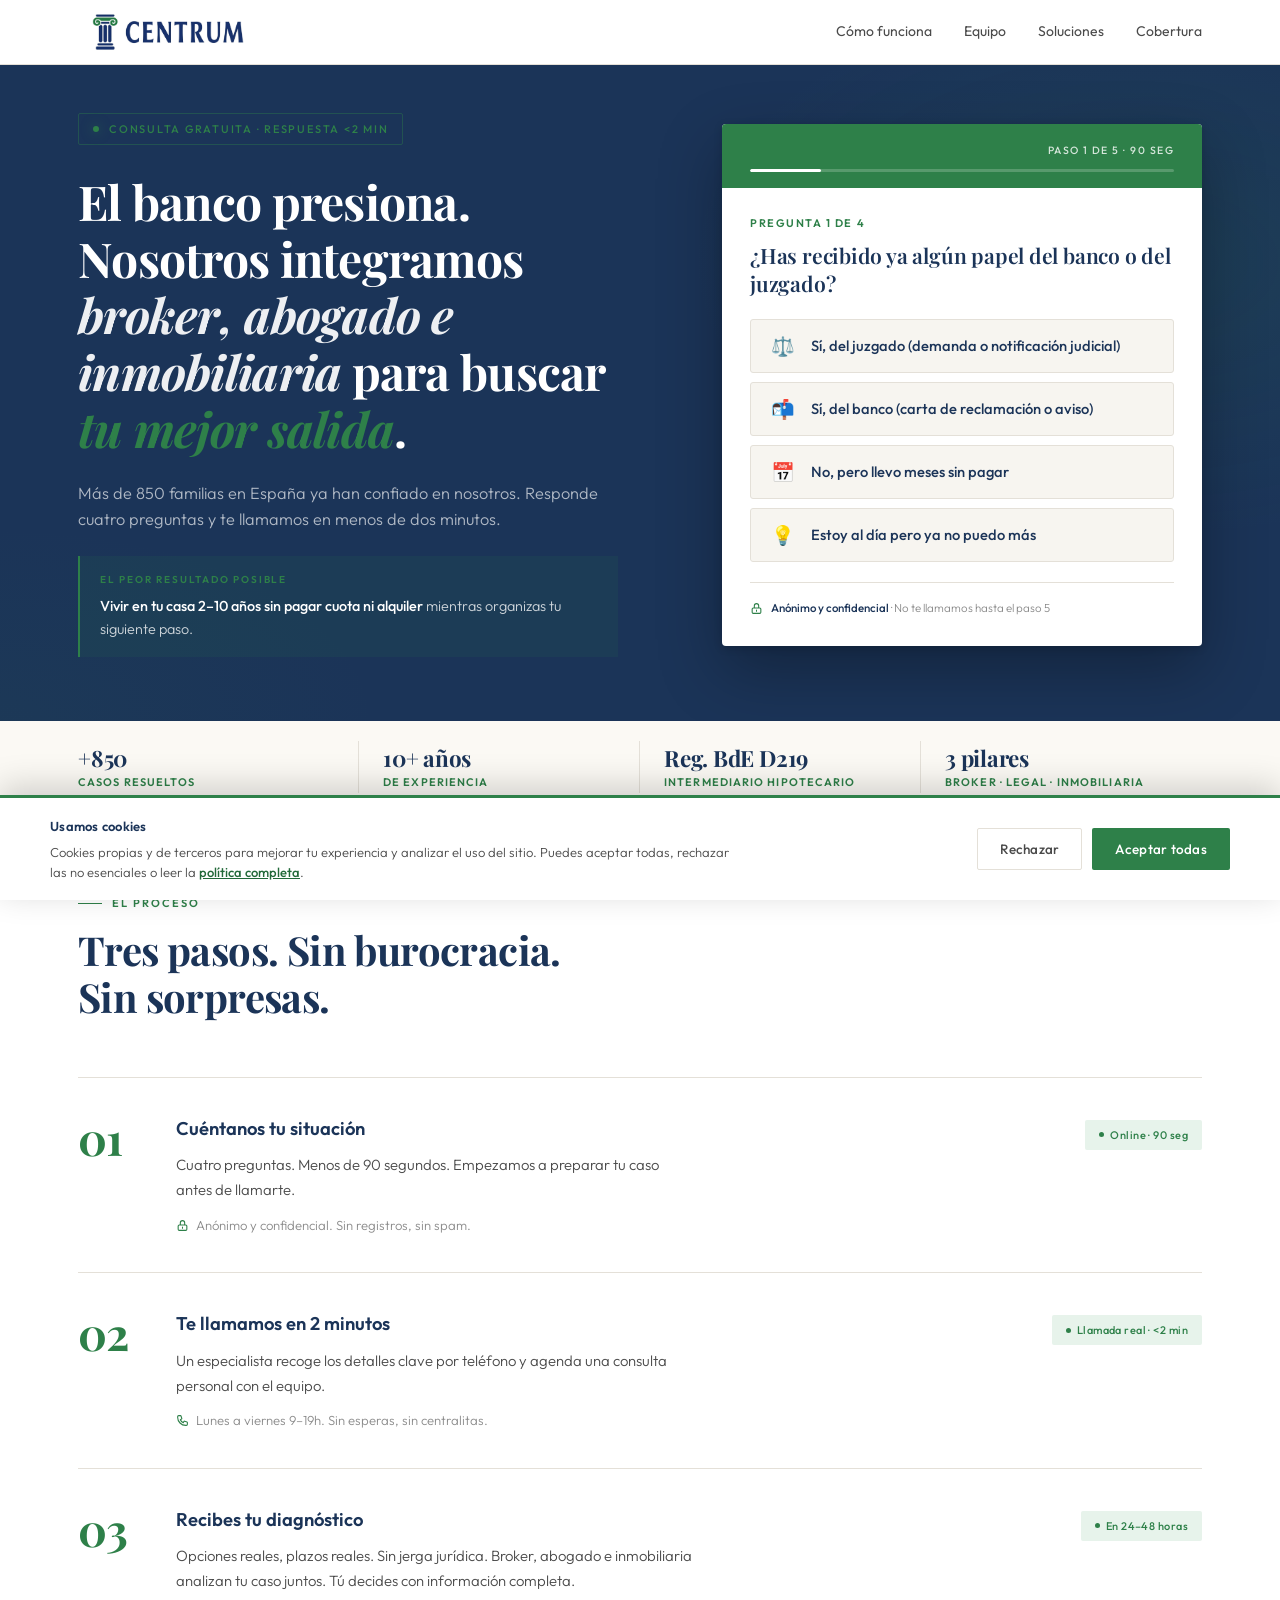
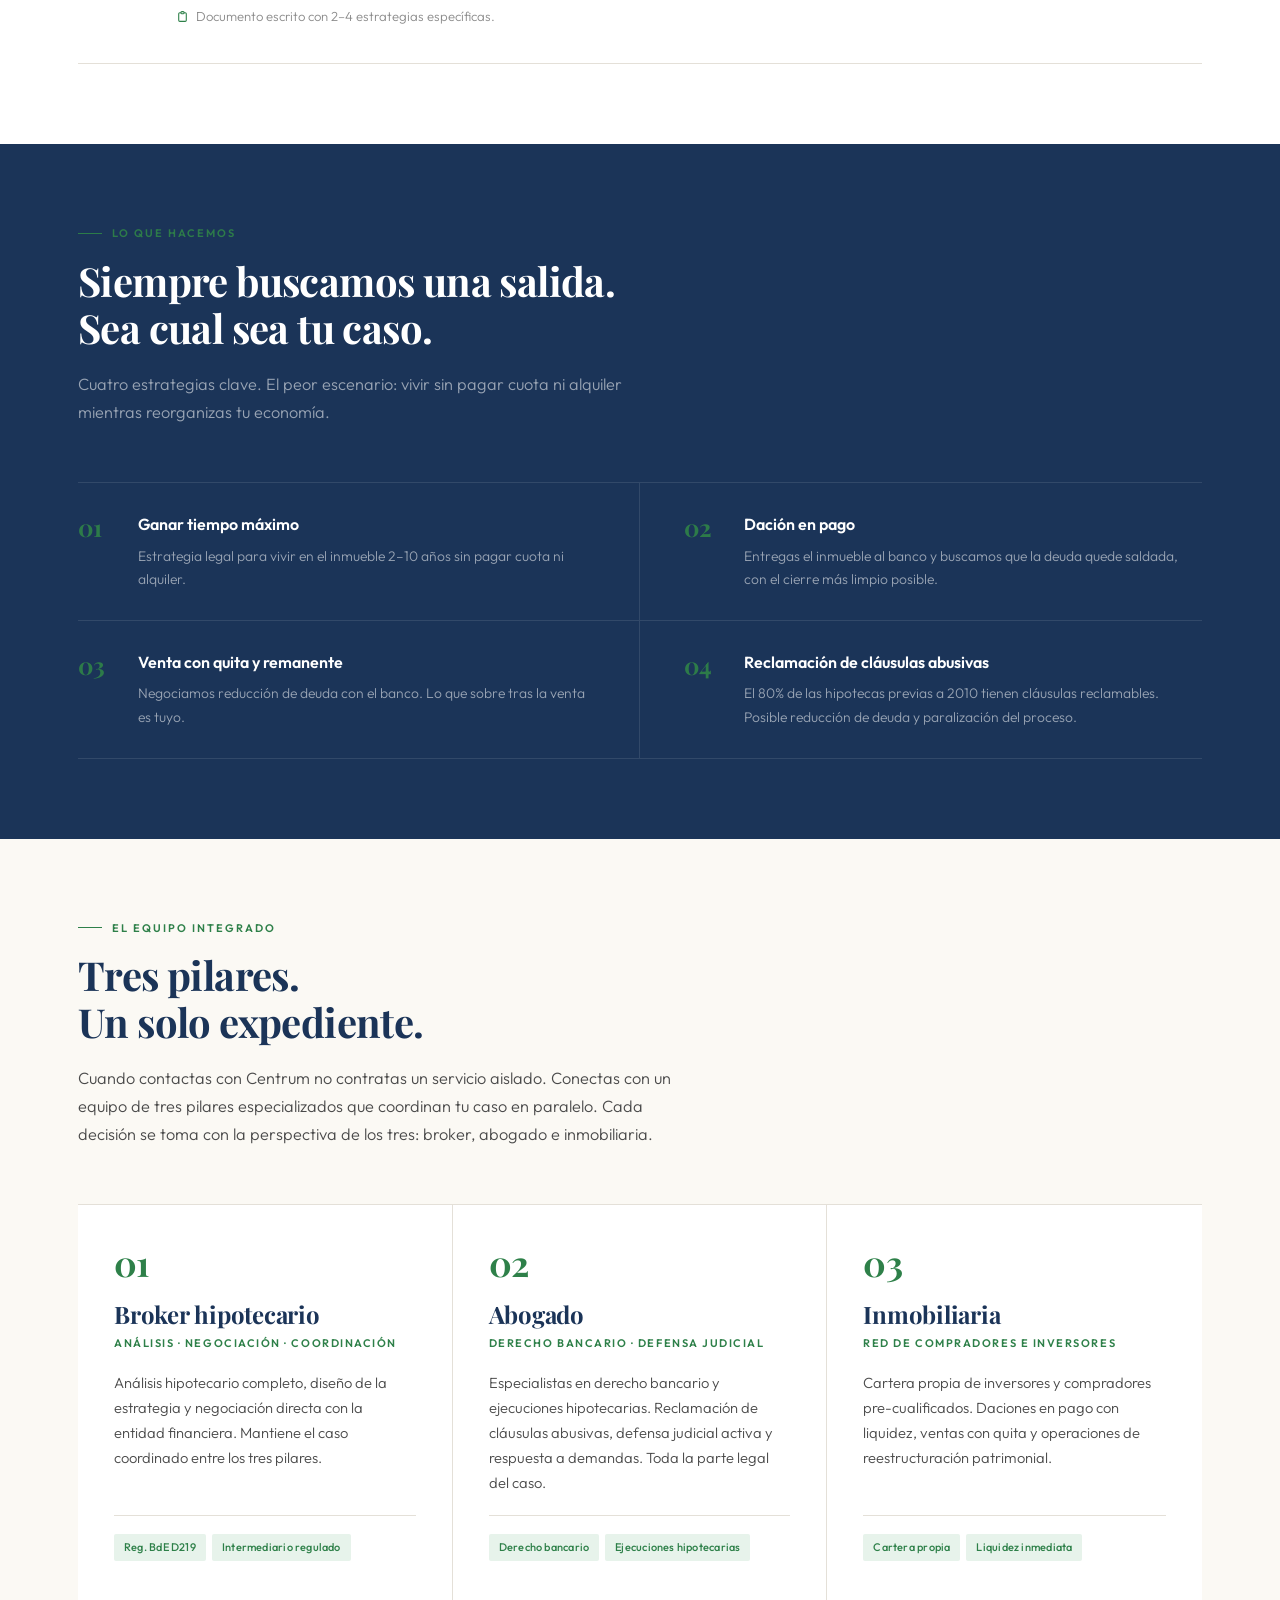
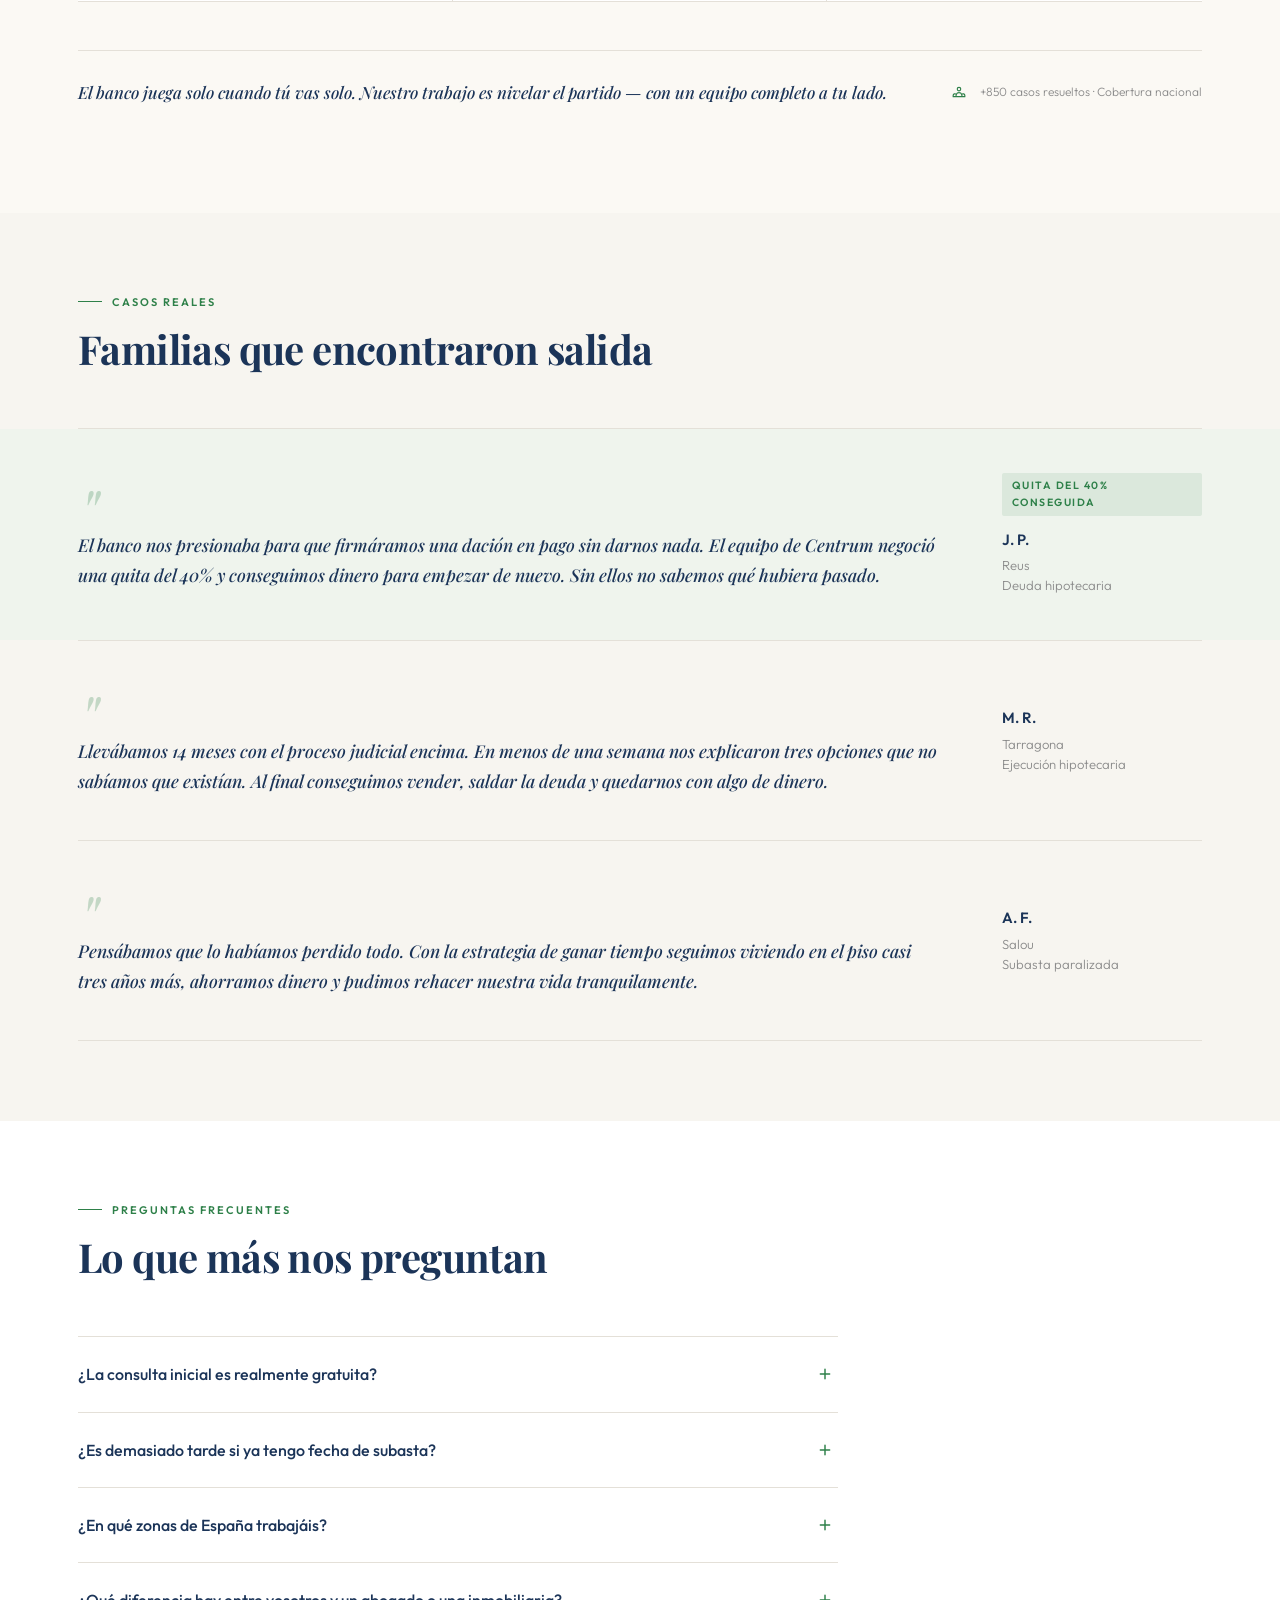
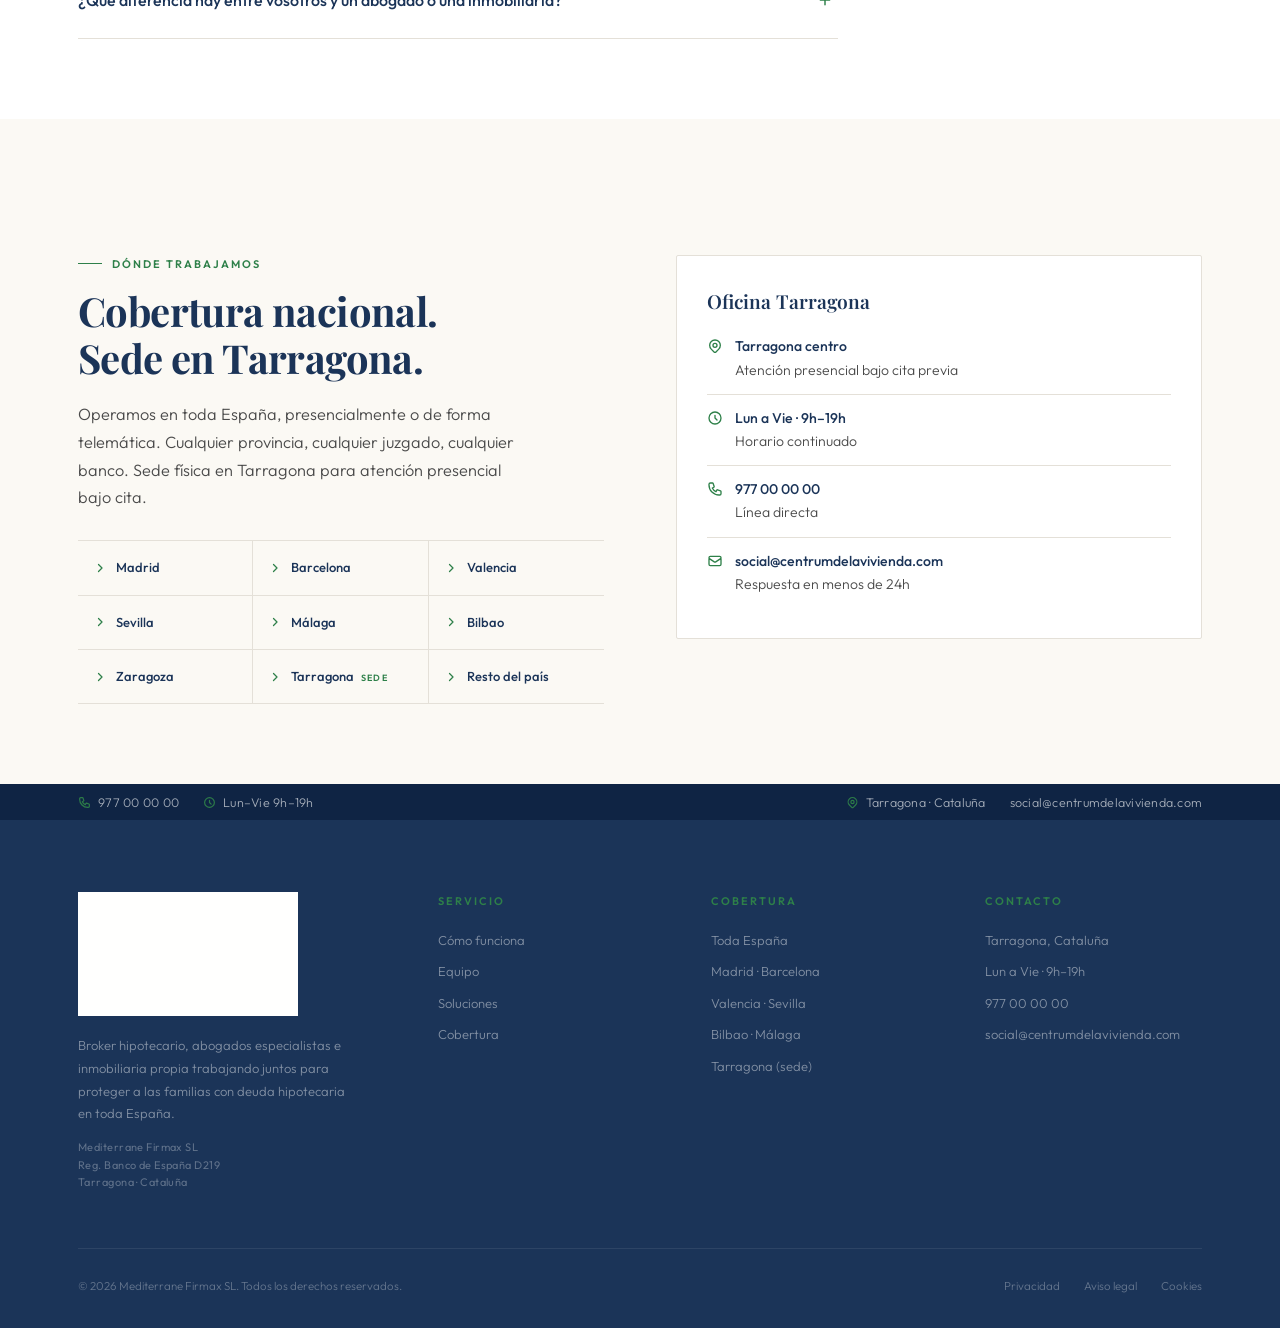
==== index.html @ 7ada3354 "copy: suavizar afirmaciones absolutas (buscamos una salida / opciones / posible)" ====
<!DOCTYPE html>
<html lang="es">
<head>
  <meta charset="UTF-8" />
  <meta name="viewport" content="width=device-width, initial-scale=1.0" />
  <title>Centrum de la Vivienda — Broker, abogados e inmobiliaria | España</title>
  <meta name="description" content="Si tienes cuotas atrasadas o ya has recibido papeles del juzgado, hay opciones. Broker hipotecario, abogados e inmobiliaria en un solo equipo. Cobertura nacional, sede en Tarragona. Te llamamos en menos de 2 minutos." />
  <link rel="canonical" href="https://centrumdelavivienda.com/" />
  <link rel="icon" type="image/png" href="./assets/centrum-mark.png" />
  <meta property="og:title" content="Centrum de la Vivienda — Tu Vivienda, Nuestra Misión" />
  <meta property="og:description" content="Si el banco te presiona o ya tienes demanda, hay opciones. Consulta gratuita, te llamamos en menos de 2 minutos." />
  <meta property="og:type" content="website" />
  <link rel="preconnect" href="https://fonts.googleapis.com" />
  <link rel="preconnect" href="https://fonts.gstatic.com" crossorigin />
  <link href="https://fonts.googleapis.com/css2?family=Playfair+Display:ital,wght@0,500;0,600;0,700;1,500&family=Outfit:wght@300;400;500;600&display=swap" rel="stylesheet" />
  <style>
    *, *::before, *::after { box-sizing: border-box; margin: 0; padding: 0; }
    html { scroll-behavior: smooth; }
    body { font-family: 'Outfit', sans-serif; color: #1a1a1a; background: #ffffff; line-height: 1.65; font-size: 16px; -webkit-font-smoothing: antialiased; }

    :root {
      --navy:       #1B3458;
      --navy-dk:    #0F2444;
      --navy-lt:    #2A4775;
      --green:      #2E8049;
      --green-dk:   #226939;
      --green-lt:   #E7F3EB;
      --off-white:  #F7F5F0;
      --paper:      #FBF9F4;
      --white:      #ffffff;
      --ink:        #1A1A1A;
      --ink-mid:    #4a4a4a;
      --ink-soft:   #8B8B8B;
      --rule:       #E4E0D8;
      --rule-dark:  rgba(255,255,255,0.10);
      --red:        #B83227;
      --orange:     #C46A1A;
      --amber:      #B48217;
    }

    .container    { max-width: 1180px; margin: 0 auto; padding: 0 28px; }
    .container-sm { max-width: 760px;  margin: 0 auto; padding: 0 28px; }

    /* SCROLL ANIMATIONS */
    .fade-in { opacity: 0; transform: translateY(14px); transition: opacity 0.7s ease, transform 0.7s ease; }
    .fade-in.visible { opacity: 1; transform: translateY(0); }
    .fade-in-d1 { transition-delay: 0.08s; }
    .fade-in-d2 { transition-delay: 0.16s; }
    .fade-in-d3 { transition-delay: 0.24s; }
    .fade-in-d4 { transition-delay: 0.32s; }

    /* ── UTILITY BAR ───────────────────────────────────────────── */
    .util-bar {
      background: var(--navy-dk); color: rgba(255,255,255,0.62);
      font-size: 12.5px; letter-spacing: 0.02em; height: 36px;
    }
    .util-inner { display: flex; align-items: center; justify-content: space-between; height: 100%; }
    .util-left, .util-right { display: flex; align-items: center; gap: 24px; }
    .util-item { display: flex; align-items: center; gap: 7px; font-weight: 300; }
    .util-item svg { color: var(--green); opacity: 0.95; flex-shrink: 0; }
    .util-item a { color: inherit; text-decoration: none; transition: color 0.2s; }
    .util-item a:hover { color: var(--white); }
    @media (max-width: 768px) {
      .util-bar { height: auto; padding: 8px 0; font-size: 11.5px; }
      .util-inner { flex-direction: column; gap: 4px; }
      .util-left, .util-right { gap: 16px; }
      .util-right .util-item:nth-child(1) { display: none; }
    }

    /* ── NAV ───────────────────────────────────────────────────── */
    nav {
      position: sticky; top: 0; z-index: 100;
      background: var(--white); border-bottom: 1px solid var(--rule);
    }
    .nav-inner { display: flex; align-items: center; justify-content: space-between; height: 64px; gap: 20px; }
    .logo {
      display: flex; align-items: center; text-decoration: none;
      height: 64px; overflow: hidden; flex-shrink: 0;
    }
    .logo-img {
      height: 110px; width: auto; display: block;
      flex-shrink: 0; margin-left: -8px;
    }
    @media (max-width: 720px) {
      .nav-inner { height: 56px; }
      .logo { height: 56px; }
      .logo-img { height: 96px; margin-left: -6px; }
    }

    .nav-menu { display: flex; align-items: center; gap: 32px; }
    .nav-menu a {
      font-size: 14px; font-weight: 400; color: var(--ink-mid); text-decoration: none;
      transition: color 0.2s; position: relative; padding: 4px 0;
    }
    .nav-menu a:hover { color: var(--navy); }
    .nav-menu a::after {
      content: ''; position: absolute; left: 0; right: 100%; bottom: -24px; height: 2px;
      background: var(--green); transition: right 0.25s ease;
    }
    .nav-menu a:hover::after { right: 0; }
    @media (max-width: 920px) { .nav-menu { display: none; } }

    .nav-cta {
      background: var(--green); color: var(--white); border: none;
      font-family: 'Outfit', sans-serif; font-weight: 500; font-size: 13.5px;
      padding: 11px 22px; border-radius: 2px; cursor: pointer;
      letter-spacing: 0.02em; transition: background 0.2s, transform 0.15s;
      white-space: nowrap; text-decoration: none; display: inline-flex; align-items: center; gap: 6px;
    }
    .nav-cta:hover { background: var(--green-dk); transform: translateY(-1px); }

    /* ── HERO (CAPTACIÓN) ──────────────────────────────────────── */
    .hero {
      background: var(--navy);
      padding: 48px 0 64px; position: relative; overflow: hidden;
    }
    .hero::before {
      content: ''; position: absolute; inset: 0; pointer-events: none;
      background:
        radial-gradient(ellipse 60% 70% at 90% 30%, rgba(46,128,73,0.12) 0%, transparent 60%),
        radial-gradient(ellipse 50% 50% at 0% 100%, rgba(46,128,73,0.06) 0%, transparent 60%);
    }
    .hero-grid {
      display: grid; grid-template-columns: 1fr;
      gap: 40px; position: relative; z-index: 1;
    }
    @media (min-width: 980px) {
      .hero-grid {
        grid-template-columns: 1fr 480px;
        grid-template-areas: "content quiz";
        gap: 64px; align-items: center;
      }
      .hero-content { grid-area: content; }
      .quiz-card    { grid-area: quiz; }
    }

    .hero-content {}
    .hero-eyebrow {
      display: inline-flex; align-items: center; gap: 10px;
      font-size: 11px; font-weight: 500; letter-spacing: 0.16em;
      text-transform: uppercase; color: var(--green);
      padding: 6px 14px; border: 1px solid rgba(46,128,73,0.40);
      border-radius: 2px; margin-bottom: 28px;
    }
    .hero-eyebrow::before {
      content: ''; width: 6px; height: 6px; border-radius: 50%; background: var(--green);
      box-shadow: 0 0 12px rgba(46,128,73,0.7);
      animation: pulseDot 2s ease-in-out infinite;
    }
    @keyframes pulseDot { 0%,100% { opacity:1; transform:scale(1); } 50% { opacity:0.4; transform:scale(0.8); } }

    .hero h1 {
      font-family: 'Playfair Display', serif;
      font-size: clamp(1.85rem, 4vw, 3rem);
      font-weight: 700; line-height: 1.18; letter-spacing: -0.015em;
      color: var(--white); margin-bottom: 24px; max-width: 620px;
    }
    .hero h1 em { font-style: italic; color: rgba(255,255,255,0.92); }
    .hero h1 mark { background: none; color: var(--green); font-style: italic; }

    .hero-sub {
      font-size: 1.02rem; color: rgba(255,255,255,0.65); line-height: 1.6;
      max-width: 540px; margin-bottom: 24px; font-weight: 300;
    }

    .hero-callout {
      background: rgba(46,128,73,0.10);
      border-left: 2px solid var(--green);
      padding: 16px 20px;
      max-width: 540px;
    }
    .hero-callout-label {
      font-size: 10px; font-weight: 600; letter-spacing: 0.18em;
      text-transform: uppercase; color: var(--green); margin-bottom: 6px;
    }
    .hero-callout p {
      font-size: 0.90rem; color: rgba(255,255,255,0.78); line-height: 1.6;
      font-weight: 300;
    }
    .hero-callout strong { color: var(--white); font-weight: 500; }

    /* ── QUIZ CARD (HERO) ──────────────────────────────────────── */
    .quiz-card {
      background: var(--white);
      border-radius: 4px;
      box-shadow: 0 24px 64px rgba(0,0,0,0.30), 0 2px 8px rgba(0,0,0,0.15);
      overflow: hidden;
      position: relative;
    }
    .quiz-card-header {
      background: var(--green);
      color: var(--white);
      padding: 18px 28px 16px;
    }
    .quiz-card-header-top {
      display: flex; align-items: center; justify-content: space-between;
      margin-bottom: 10px; gap: 12px;
    }
    .quiz-back-btn {
      background: none; border: none; color: rgba(255,255,255,0.75);
      font-family: 'Outfit', sans-serif; font-size: 12px; font-weight: 400;
      cursor: pointer; padding: 0; display: flex; align-items: center; gap: 4px;
      transition: color 0.2s; letter-spacing: 0.04em;
    }
    .quiz-back-btn:hover { color: var(--white); }
    .quiz-back-btn[disabled] { opacity: 0; pointer-events: none; }
    .quiz-step-label {
      font-size: 10.5px; color: rgba(255,255,255,0.80); letter-spacing: 0.14em;
      text-transform: uppercase; font-weight: 500;
    }
    .quiz-progress-track { height: 3px; background: rgba(255,255,255,0.20); border-radius: 2px; overflow: hidden; }
    .quiz-progress-fill { height: 100%; background: var(--white); border-radius: 2px; transition: width 0.45s ease; width: 20%; }

    .quiz-card-body {
      padding: 26px 28px 28px;
      transition: opacity 0.22s ease;
    }
    .quiz-card-body.transitioning { opacity: 0; }

    .quiz-eyebrow {
      font-size: 11px; font-weight: 600; letter-spacing: 0.14em;
      text-transform: uppercase; color: var(--green); margin-bottom: 10px;
    }
    .quiz-question {
      font-family: 'Playfair Display', serif;
      font-size: 1.32rem; font-weight: 600; color: var(--navy);
      line-height: 1.3; margin-bottom: 22px; letter-spacing: -0.01em;
    }
    @media (max-width: 480px) { .quiz-question { font-size: 1.2rem; } }

    .quiz-options { display: flex; flex-direction: column; gap: 9px; }
    .quiz-option {
      display: flex; align-items: center; gap: 14px;
      background: var(--off-white);
      border: 1.5px solid var(--rule);
      border-radius: 3px;
      padding: 14px 18px;
      cursor: pointer;
      transition: border-color 0.2s, background 0.2s, transform 0.15s;
      text-align: left; font-family: 'Outfit', sans-serif;
      width: 100%;
    }
    .quiz-option:hover {
      border-color: var(--green); background: var(--green-lt);
      transform: translateX(3px);
    }
    .quiz-option .opt-icon {
      font-size: 19px; flex-shrink: 0; width: 28px; text-align: center;
    }
    .quiz-option .opt-text {
      flex: 1; font-size: 0.92rem; font-weight: 500; color: var(--navy);
      line-height: 1.4;
    }
    .quiz-option .opt-arrow {
      color: var(--green); flex-shrink: 0; opacity: 0;
      transform: translateX(-4px); transition: opacity 0.2s, transform 0.2s;
    }
    .quiz-option:hover .opt-arrow { opacity: 1; transform: translateX(0); }

    .quiz-foot {
      margin-top: 20px; padding-top: 16px;
      border-top: 1px solid var(--rule);
      display: flex; align-items: center; gap: 8px;
      font-size: 11.5px; color: var(--ink-soft); font-weight: 300;
    }
    .quiz-foot svg { color: var(--green); flex-shrink: 0; }
    .quiz-foot strong { color: var(--navy); font-weight: 500; }

    /* Contact form within quiz */
    .quiz-contact { display: flex; flex-direction: column; gap: 14px; }
    .quiz-field-group { display: grid; grid-template-columns: 1fr 1fr; gap: 14px; }
    @media (max-width: 480px) { .quiz-field-group { grid-template-columns: 1fr; } }
    .quiz-field label { display: block; font-size: 11px; font-weight: 600; text-transform: uppercase; letter-spacing: 0.10em; color: var(--ink-mid); margin-bottom: 6px; }
    .req { color: var(--red); margin-left: 2px; }
    .quiz-field input {
      width: 100%; padding: 12px 14px; border-radius: 3px;
      border: 1.5px solid var(--rule); font-size: 15px; font-family: 'Outfit', sans-serif;
      color: var(--navy); background: var(--off-white); outline: none;
      transition: border-color 0.2s, background 0.2s;
    }
    .quiz-field input:focus { border-color: var(--green); background: var(--white); }
    .quiz-field input::placeholder { color: var(--ink-soft); font-weight: 300; }
    .quiz-rgpd { display: flex; gap: 10px; align-items: flex-start; background: var(--off-white); border-radius: 3px; padding: 12px 14px; }
    .quiz-rgpd input[type=checkbox] { flex-shrink: 0; width: 15px; height: 15px; margin-top: 2px; accent-color: var(--green); }
    .quiz-rgpd label { font-size: 11.5px; color: var(--ink-mid); line-height: 1.55; font-weight: 300; }
    .quiz-rgpd a { color: var(--green); text-decoration: none; font-weight: 500; }
    .quiz-submit {
      width: 100%; background: var(--green); color: var(--white);
      font-family: 'Outfit', sans-serif; font-weight: 500; font-size: 0.97rem;
      padding: 14px 24px; border-radius: 3px; border: none; cursor: pointer;
      transition: background 0.2s, transform 0.15s;
      display: flex; align-items: center; justify-content: center; gap: 8px;
      letter-spacing: 0.02em; margin-top: 4px;
      box-shadow: 0 4px 12px rgba(46,128,73,0.30);
    }
    .quiz-submit:hover { background: var(--green-dk); transform: translateY(-1px); box-shadow: 0 8px 20px rgba(46,128,73,0.40); }
    .quiz-submit:disabled { opacity: 0.5; cursor: not-allowed; transform: none; }
    .quiz-submit svg { width: 16px; height: 16px; }

    /* Confirmation */
    .quiz-confirm { text-align: center; padding: 8px 0; }
    .confirm-icon {
      width: 72px; height: 72px; border-radius: 50%;
      background: var(--green-lt); color: var(--green);
      display: flex; align-items: center; justify-content: center;
      margin: 0 auto 24px; font-size: 32px; font-weight: 700;
    }
    .quiz-confirm h3 { font-family: 'Playfair Display', serif; font-size: 1.4rem; font-weight: 700; color: var(--navy); margin-bottom: 12px; }
    .quiz-confirm p { font-size: 0.92rem; color: var(--ink-mid); line-height: 1.75; max-width: 380px; margin: 0 auto; font-weight: 300; }
    .confirm-highlight { color: var(--green); font-weight: 600; }
    .confirm-rows { margin-top: 22px; display: flex; flex-direction: column; gap: 0; border-top: 1px solid var(--rule); text-align: left; }
    .confirm-row {
      display: flex; align-items: center; gap: 10px; font-size: 0.86rem;
      color: var(--ink-mid); padding: 12px 0; border-bottom: 1px solid var(--rule);
      font-weight: 300;
    }
    .confirm-row svg { color: var(--green); flex-shrink: 0; }

    /* ── CREDENTIALS BAR ───────────────────────────────────────── */
    .creds-bar {
      background: var(--paper);
      border-bottom: 1px solid var(--rule);
      padding: 20px 0;
    }
    .creds-items {
      display: grid; grid-template-columns: repeat(4, 1fr); gap: 0;
    }
    @media (max-width: 800px) { .creds-items { grid-template-columns: 1fr 1fr; gap: 14px 0; } }
    .cred-item {
      padding: 4px 24px; border-right: 1px solid var(--rule);
    }
    .cred-item:first-child { padding-left: 0; }
    .cred-item:last-child { border-right: none; }
    @media (max-width: 800px) {
      .cred-item:nth-child(even) { border-right: none; }
      .cred-item:first-child { padding-left: 12px; }
      .cred-item { padding: 4px 12px; }
    }
    .cred-text { display: flex; flex-direction: column; line-height: 1.2; }
    .cred-text strong {
      font-family: 'Playfair Display', serif;
      font-size: 1.4rem; font-weight: 700; color: var(--navy);
      letter-spacing: -0.01em;
    }
    .cred-text span {
      font-size: 11px; color: var(--green); margin-top: 4px;
      letter-spacing: 0.10em; text-transform: uppercase; font-weight: 600;
    }

    /* ── SECTIONS ──────────────────────────────────────────────── */
    section { padding: 80px 0; }
    @media (max-width: 768px) { section { padding: 56px 0; } }

    .section-label {
      font-size: 11px; font-weight: 600; letter-spacing: 0.18em;
      text-transform: uppercase; color: var(--green); margin-bottom: 14px;
      display: flex; align-items: center; gap: 10px;
    }
    .section-label::before {
      content: ''; width: 24px; height: 1px; background: var(--green);
    }
    h2 {
      font-family: 'Playfair Display', serif;
      font-size: clamp(1.75rem, 3.2vw, 2.5rem);
      font-weight: 700; line-height: 1.18; color: var(--navy);
      letter-spacing: -0.015em; margin-bottom: 20px;
    }
    .lead { font-size: 1.02rem; color: var(--ink-mid); max-width: 580px; font-weight: 300; line-height: 1.7; }

    /* ── PROBLEMA ──────────────────────────────────────────────── */
    .problema { background: var(--white); }
    .prob-layout {
      display: grid; grid-template-columns: 1fr;
      gap: 56px; margin-top: 56px;
    }
    @media (min-width: 880px) {
      .prob-layout { grid-template-columns: 320px 1fr; gap: 80px; }
    }
    .prob-intro .lead { max-width: 280px; }

    .prob-callout {
      margin-top: 28px; padding: 18px 20px;
      background: var(--green-lt); border-left: 2px solid var(--green);
    }
    .prob-callout-label {
      font-size: 10px; font-weight: 600; letter-spacing: 0.16em;
      text-transform: uppercase; color: var(--green); margin-bottom: 6px;
    }
    .prob-callout p {
      font-size: 0.88rem; color: var(--navy); line-height: 1.6; font-weight: 400;
    }
    .prob-callout strong { font-weight: 600; }

    .prob-list { display: flex; flex-direction: column; }
    .prob-item {
      display: flex; align-items: flex-start; gap: 20px;
      padding: 24px 0; border-bottom: 1px solid var(--rule);
      transition: background 0.2s, padding-left 0.2s;
    }
    .prob-item:first-child { border-top: 1px solid var(--rule); }
    .prob-item:hover { background: var(--paper); padding-left: 12px; }
    .prob-urgency-bar {
      width: 3px; flex-shrink: 0; border-radius: 2px; align-self: stretch;
      min-height: 56px;
    }
    .prob-item--critical .prob-urgency-bar { background: var(--red); }
    .prob-item--high     .prob-urgency-bar { background: var(--orange); }
    .prob-item--medium   .prob-urgency-bar { background: var(--amber); }
    .prob-status {
      font-size: 10px; font-weight: 600; letter-spacing: 0.16em;
      text-transform: uppercase; margin-bottom: 5px;
    }
    .prob-item--critical .prob-status { color: var(--red); }
    .prob-item--high     .prob-status { color: var(--orange); }
    .prob-item--medium   .prob-status { color: var(--amber); }
    .prob-content h3 { font-size: 1.02rem; font-weight: 600; color: var(--navy); margin-bottom: 5px; }
    .prob-content p  { font-size: 0.90rem; color: var(--ink-mid); line-height: 1.65; font-weight: 300; }

    /* ── POR QUÉ CENTRUM ───────────────────────────────────────── */
    .por-que { background: var(--paper); }
    .pq-header { max-width: 600px; margin-bottom: 56px; }
    .pq-grid {
      display: grid; grid-template-columns: 1fr; gap: 0;
      border-top: 1px solid var(--rule);
      border-bottom: 1px solid var(--rule);
    }
    @media (min-width: 720px)  { .pq-grid { grid-template-columns: 1fr 1fr; } }
    @media (min-width: 1000px) { .pq-grid { grid-template-columns: repeat(4, 1fr); } }
    .pq-item {
      padding: 36px 32px; border-bottom: 1px solid var(--rule);
      transition: background 0.25s;
    }
    .pq-item:hover { background: var(--white); }
    @media (min-width: 720px)  { .pq-item:nth-child(odd) { border-right: 1px solid var(--rule); } }
    @media (min-width: 1000px) {
      .pq-item { border-right: 1px solid var(--rule); border-bottom: none; }
      .pq-item:last-child { border-right: none; }
    }
    .pq-number {
      font-family: 'Playfair Display', serif; font-size: 2.4rem; font-weight: 700;
      color: var(--green); line-height: 1; margin-bottom: 18px;
    }
    .pq-item h3 { font-size: 1rem; font-weight: 600; color: var(--navy); margin-bottom: 10px; line-height: 1.35; }
    .pq-item p  { font-size: 0.88rem; color: var(--ink-mid); line-height: 1.65; font-weight: 300; }

    /* ── STEPS ─────────────────────────────────────────────────── */
    .steps { background: var(--white); }
    .steps-list { margin-top: 56px; }
    .step-row {
      display: grid; grid-template-columns: 70px 1fr auto;
      gap: 0 28px; align-items: start;
      padding: 36px 0; border-bottom: 1px solid var(--rule);
      transition: background 0.2s;
    }
    .step-row:first-child { border-top: 1px solid var(--rule); }
    .step-row:hover { background: var(--paper); }
    @media (max-width: 700px) {
      .step-row { grid-template-columns: 56px 1fr; }
      .step-badge { display: none; }
    }
    .step-num-large {
      font-family: 'Playfair Display', serif; font-size: 2.8rem; font-weight: 700;
      color: var(--green); line-height: 1; letter-spacing: -0.03em;
      padding-top: 2px;
    }
    .step-body h3 { font-size: 1.15rem; font-weight: 600; color: var(--navy); margin-bottom: 8px; }
    .step-body p  { font-size: 0.93rem; color: var(--ink-mid); line-height: 1.7; font-weight: 300; max-width: 520px; }
    .step-body .step-note {
      margin-top: 12px; font-size: 0.82rem; color: var(--ink-soft);
      font-weight: 300; display: flex; align-items: center; gap: 7px;
    }
    .step-body .step-note svg { color: var(--green); flex-shrink: 0; }
    .step-badge {
      font-size: 11px; font-weight: 500; color: var(--green);
      background: var(--green-lt); border-radius: 2px;
      padding: 6px 14px; white-space: nowrap; margin-top: 6px; align-self: flex-start;
      letter-spacing: 0.04em; display: inline-flex; align-items: center; gap: 6px;
    }
    .step-badge::before { content: ''; width: 5px; height: 5px; border-radius: 50%; background: var(--green); }

    /* ── SOLUCIONES ─────────────────────────────────────────────── */
    .soluciones { background: var(--navy); }
    .soluciones .section-label { color: rgba(46,128,73,0.95); }
    .soluciones .section-label::before { background: rgba(46,128,73,0.95); }
    .soluciones h2 { color: var(--white); }
    .soluciones .lead { color: rgba(255,255,255,0.55); }

    .sol-header { max-width: 600px; margin-bottom: 56px; }
    .sol-grid { display: grid; grid-template-columns: 1fr; gap: 0; }
    @media (min-width: 720px) { .sol-grid { grid-template-columns: 1fr 1fr; } }

    .sol-item {
      padding: 28px 0; border-bottom: 1px solid var(--rule-dark);
      display: flex; gap: 22px; align-items: flex-start;
    }
    @media (min-width: 720px) {
      .sol-item:nth-child(odd)  { padding-right: 44px; border-right: 1px solid var(--rule-dark); }
      .sol-item:nth-child(even) { padding-left: 44px; }
      .sol-item:first-child, .sol-item:nth-child(2) { border-top: 1px solid var(--rule-dark); }
    }
    .sol-num {
      font-family: 'Playfair Display', serif; font-size: 1.5rem; font-weight: 700;
      color: rgba(46,128,73,0.95); line-height: 1; flex-shrink: 0; width: 38px; padding-top: 4px;
    }
    .sol-content h3 { font-size: 1rem; font-weight: 600; color: var(--white); margin-bottom: 7px; }
    .sol-content p  { font-size: 0.87rem; color: rgba(255,255,255,0.55); line-height: 1.7; font-weight: 300; }

    /* ── EQUIPO INTEGRADO ──────────────────────────────────────── */
    .equipo { background: var(--paper); }
    .equipo-intro { max-width: 720px; margin-bottom: 56px; }
    .equipo-intro .lead { max-width: 620px; margin-top: 6px; }

    .equipo-grid {
      display: grid; grid-template-columns: 1fr;
      gap: 0;
      border-top: 1px solid var(--rule);
      border-bottom: 1px solid var(--rule);
    }
    @media (min-width: 760px)  { .equipo-grid { grid-template-columns: repeat(3, 1fr); } }

    .equipo-card {
      padding: 40px 36px;
      border-bottom: 1px solid var(--rule);
      background: var(--white);
      position: relative;
      transition: background 0.25s;
      display: flex; flex-direction: column;
    }
    .equipo-card:last-child { border-bottom: none; }
    .equipo-card:hover { background: var(--paper); }
    @media (min-width: 760px) {
      .equipo-card { border-right: 1px solid var(--rule); border-bottom: none; }
      .equipo-card:last-child { border-right: none; }
    }
    @media (max-width: 759px) {
      .equipo-card:last-child { border-bottom: none; }
    }

    .equipo-card-num {
      font-family: 'Playfair Display', serif; font-size: 2.2rem; font-weight: 700;
      color: var(--green); line-height: 1; margin-bottom: 20px;
      letter-spacing: -0.02em;
    }
    .equipo-card-name {
      font-family: 'Playfair Display', serif; font-size: 1.5rem; font-weight: 700;
      color: var(--navy); line-height: 1.15; margin-bottom: 6px; letter-spacing: -0.01em;
    }
    .equipo-card-role {
      font-size: 11px; font-weight: 600; letter-spacing: 0.14em;
      text-transform: uppercase; color: var(--green); margin-bottom: 18px;
    }
    .equipo-card-desc {
      font-size: 0.92rem; color: var(--ink-mid); line-height: 1.7;
      font-weight: 300; margin-bottom: 20px; flex-grow: 1;
    }
    .equipo-card-tags {
      display: flex; flex-wrap: wrap; gap: 6px;
      padding-top: 18px; border-top: 1px solid var(--rule);
      margin-top: auto;
    }
    .equipo-tag {
      font-size: 11px; font-weight: 500; color: var(--green);
      background: var(--green-lt); padding: 4px 10px; border-radius: 2px;
      letter-spacing: 0.02em;
    }

    .equipo-footer {
      margin-top: 48px; display: grid; grid-template-columns: 1fr;
      gap: 24px; align-items: center;
      padding: 28px 0; border-top: 1px solid var(--rule);
    }
    @media (min-width: 760px) { .equipo-footer { grid-template-columns: 1fr auto; } }
    .equipo-footer p {
      font-family: 'Playfair Display', serif; font-style: italic;
      font-size: 1.05rem; color: var(--navy); line-height: 1.55; font-weight: 500;
    }
    .equipo-footer .eq-foot-meta {
      display: flex; align-items: center; gap: 14px;
      font-size: 12px; color: var(--ink-soft); font-weight: 300;
    }
    .equipo-footer .eq-foot-meta svg { color: var(--green); }

    /* ── CTA MEDIO ─────────────────────────────────────────────── */
    .cta-mid { background: var(--white); padding: 96px 0; }
    .cta-mid-inner {
      border-left: 3px solid var(--green); padding-left: 40px; max-width: 620px;
    }
    .cta-mid-label {
      font-size: 11px; font-weight: 600; letter-spacing: 0.18em;
      text-transform: uppercase; color: var(--green); margin-bottom: 16px;
      display: flex; align-items: center; gap: 10px;
    }
    .cta-live-dot {
      width: 7px; height: 7px; border-radius: 50%; background: var(--green);
      box-shadow: 0 0 12px rgba(46,128,73,0.6);
      animation: pulseDot 2s ease-in-out infinite;
    }
    .cta-mid h2 { margin-bottom: 14px; }
    .cta-mid .lead { margin-bottom: 32px; max-width: 540px; }
    .btn-scroll-top {
      background: var(--green); color: var(--white);
      font-family: 'Outfit', sans-serif; font-weight: 500; font-size: 0.97rem;
      padding: 15px 32px; border-radius: 2px; border: none; cursor: pointer;
      display: inline-flex; align-items: center; gap: 10px;
      letter-spacing: 0.02em; text-decoration: none;
      transition: background 0.2s, transform 0.2s, box-shadow 0.2s;
      box-shadow: 0 6px 18px rgba(46,128,73,0.25);
    }
    .btn-scroll-top:hover { background: var(--green-dk); transform: translateY(-1px); box-shadow: 0 10px 28px rgba(46,128,73,0.40); }
    .btn-scroll-top svg { width: 16px; height: 16px; }
    .cta-proof-row { display: flex; flex-wrap: wrap; gap: 22px; margin-top: 24px; }
    .cta-proof-item { display: flex; align-items: center; gap: 7px; font-size: 12.5px; color: var(--ink-soft); font-weight: 300; }
    .cta-proof-item svg { color: var(--green); }

    /* ── TESTIMONIOS ───────────────────────────────────────────── */
    .testimonios { background: var(--off-white); }
    .testi-list { margin-top: 56px; display: flex; flex-direction: column; gap: 0; }
    .testi-item {
      padding: 44px 0; border-bottom: 1px solid var(--rule);
      display: grid; grid-template-columns: 1fr; gap: 24px;
    }
    .testi-item:first-child { border-top: 1px solid var(--rule); }
    @media (min-width: 820px) {
      .testi-item { grid-template-columns: 1fr 200px; gap: 0 64px; align-items: center; }
    }
    .testi-item--featured { background: var(--green-lt); position: relative; }
    @media (min-width: 820px) {
      .testi-item--featured { background: transparent; }
      .testi-item--featured::before {
        content: ''; position: absolute; left: calc(-1 * ((100vw - 1180px) / 2 + 28px)); right: calc(-1 * ((100vw - 1180px) / 2 + 28px));
        top: 0; bottom: 0; background: var(--green-lt); z-index: -1; opacity: 0.5;
      }
    }
    .testi-quote-mark {
      font-family: 'Playfair Display', serif; font-size: 4.2rem; line-height: 1;
      color: var(--green); opacity: 0.25; margin-bottom: -16px; display: block;
      font-style: italic;
    }
    .testi-text {
      font-family: 'Playfair Display', serif; font-style: italic; font-size: 1.1rem;
      line-height: 1.7; color: var(--navy); font-weight: 500;
    }
    @media (max-width: 819px) { .testi-text { font-size: 1rem; } }
    .testi-result-badge {
      display: inline-block; font-size: 10.5px; font-weight: 600; letter-spacing: 0.14em;
      text-transform: uppercase; color: var(--green);
      padding: 4px 10px; background: rgba(46,128,73,0.10); border-radius: 2px;
      margin-bottom: 12px;
    }
    .testi-author-name { font-size: 0.93rem; font-weight: 600; color: var(--navy); margin-bottom: 3px; }
    .testi-author-detail { font-size: 0.82rem; color: var(--ink-soft); font-weight: 300; line-height: 1.55; }

    /* ── FAQ ────────────────────────────────────────────────────── */
    .faq { background: var(--white); }
    .faq-list { margin-top: 56px; max-width: 760px; }
    .faq-item { border-bottom: 1px solid var(--rule); }
    .faq-item:first-child { border-top: 1px solid var(--rule); }
    .faq-q {
      display: flex; justify-content: space-between; align-items: center;
      padding: 24px 0; cursor: pointer; font-weight: 500; font-size: 1rem;
      color: var(--navy); user-select: none; gap: 24px; transition: color 0.2s;
    }
    .faq-q:hover { color: var(--green-dk); }
    .faq-icon {
      width: 26px; height: 26px; flex-shrink: 0; display: flex; align-items: center; justify-content: center;
      color: var(--green); transition: transform 0.3s;
    }
    .faq-q.open .faq-icon { transform: rotate(45deg); }
    .faq-a {
      font-size: 0.92rem; color: var(--ink-mid); line-height: 1.75;
      max-height: 0; overflow: hidden; transition: max-height 0.4s ease, padding 0.2s;
      font-weight: 300; max-width: 640px;
    }
    .faq-a.open { max-height: 360px; padding-bottom: 24px; }

    /* ── COBERTURA ─────────────────────────────────────────────── */
    .cobertura { background: var(--paper); }
    .cob-grid {
      display: grid; grid-template-columns: 1fr;
      gap: 48px; margin-top: 56px; align-items: start;
    }
    @media (min-width: 880px) { .cob-grid { grid-template-columns: 1fr 1fr; gap: 72px; } }
    .cob-intro .lead { max-width: 440px; margin-bottom: 28px; }

    .cob-cities {
      display: grid; grid-template-columns: repeat(2, 1fr); gap: 0;
      border-top: 1px solid var(--rule);
    }
    @media (min-width: 600px) { .cob-cities { grid-template-columns: repeat(3, 1fr); } }
    .cob-city {
      padding: 16px; border-bottom: 1px solid var(--rule);
      border-right: 1px solid var(--rule);
      display: flex; align-items: center; gap: 10px;
      transition: background 0.2s;
    }
    .cob-city:hover { background: var(--white); }
    .cob-city svg { color: var(--green); flex-shrink: 0; }
    .cob-city-name { font-size: 13px; font-weight: 500; color: var(--navy); }
    .cob-city:nth-child(2n) { border-right: none; }
    @media (min-width: 600px) {
      .cob-city:nth-child(2n) { border-right: 1px solid var(--rule); }
      .cob-city:nth-child(3n) { border-right: none; }
    }

    .cob-office {
      background: var(--white); border: 1px solid var(--rule);
      padding: 30px; border-radius: 2px;
    }
    .cob-office h4 {
      font-family: 'Playfair Display', serif; font-size: 1.2rem; font-weight: 600;
      color: var(--navy); margin-bottom: 18px;
    }
    .cob-office-row {
      display: flex; align-items: flex-start; gap: 12px;
      padding: 12px 0; border-top: 1px solid var(--rule);
      font-size: 0.88rem; color: var(--ink-mid); font-weight: 300;
    }
    .cob-office-row:first-of-type { border-top: none; padding-top: 0; }
    .cob-office-row svg { color: var(--green); flex-shrink: 0; margin-top: 3px; }
    .cob-office-row strong { color: var(--navy); font-weight: 500; }

    /* ── FOOTER ─────────────────────────────────────────────────── */
    footer { background: var(--navy); padding: 72px 0 32px; }
    .footer-grid { display: grid; grid-template-columns: 1.4fr 1fr 1fr 1fr; gap: 56px; margin-bottom: 56px; }
    @media (max-width: 880px) { .footer-grid { grid-template-columns: 1fr 1fr; gap: 40px; } }
    @media (max-width: 540px) { .footer-grid { grid-template-columns: 1fr; gap: 32px; } }
    .footer-logo { margin-bottom: 18px; max-width: 220px; height: auto; display: block;
      filter: brightness(0) invert(1) sepia(0.05);
    }
    .footer-desc { font-size: 13px; color: rgba(255,255,255,0.45); line-height: 1.75; max-width: 280px; font-weight: 300; }
    .footer-reg  { font-size: 11px; color: rgba(255,255,255,0.30); margin-top: 14px; letter-spacing: 0.04em; line-height: 1.6; }
    .footer-col h4 { font-size: 11px; text-transform: uppercase; letter-spacing: 0.18em; color: var(--green); margin-bottom: 20px; font-weight: 600; }
    .footer-col a, .footer-col p { display: block; font-size: 13px; color: rgba(255,255,255,0.45); text-decoration: none; margin-bottom: 12px; line-height: 1.5; font-weight: 300; transition: color 0.2s; }
    .footer-col a:hover { color: rgba(255,255,255,0.85); }
    .footer-bottom { border-top: 1px solid rgba(255,255,255,0.08); padding-top: 28px; display: flex; flex-wrap: wrap; gap: 14px; justify-content: space-between; align-items: center; }
    .footer-bottom p { font-size: 11.5px; color: rgba(255,255,255,0.32); font-weight: 300; }
    .footer-links { display: flex; gap: 24px; }
    .footer-links a { font-size: 11.5px; color: rgba(255,255,255,0.32); text-decoration: none; transition: color 0.2s; font-weight: 300; }
    .footer-links a:hover { color: rgba(255,255,255,0.65); }

    /* ── COOKIE BANNER ─────────────────────────────────────────── */
    .cookie-banner {
      position: fixed; bottom: 0; left: 0; right: 0; z-index: 200;
      background: var(--white); border-top: 3px solid var(--green);
      box-shadow: 0 -8px 32px rgba(0,0,0,0.18);
      padding: 18px 24px;
      transform: translateY(120%);
      transition: transform 0.5s cubic-bezier(.16,1,.3,1);
    }
    .cookie-banner.visible { transform: translateY(0); }
    .cookie-banner-inner {
      max-width: 1180px; margin: 0 auto;
      display: grid; grid-template-columns: 1fr;
      gap: 16px; align-items: center;
    }
    @media (min-width: 760px) {
      .cookie-banner-inner { grid-template-columns: 1fr auto; gap: 24px; }
    }
    .cookie-text strong {
      display: block; font-size: 13px; font-weight: 600; color: var(--navy);
      margin-bottom: 4px; letter-spacing: 0.02em;
    }
    .cookie-text p {
      font-size: 13px; color: var(--ink-mid); line-height: 1.55;
      font-weight: 300; max-width: 680px;
    }
    .cookie-text a { color: var(--green-dk); text-decoration: underline; font-weight: 500; }
    .cookie-actions {
      display: flex; gap: 10px; align-items: center;
    }
    @media (max-width: 480px) {
      .cookie-actions { flex-direction: column-reverse; width: 100%; }
      .cookie-actions button { width: 100%; }
    }
    .cookie-btn {
      font-family: 'Outfit', sans-serif; font-weight: 500; font-size: 13.5px;
      padding: 11px 22px; border-radius: 2px; cursor: pointer;
      letter-spacing: 0.02em; transition: background 0.2s, border-color 0.2s, transform 0.15s;
      white-space: nowrap; border: 1.5px solid transparent;
    }
    .cookie-btn--secondary {
      background: transparent; color: var(--ink-mid);
      border-color: var(--rule);
    }
    .cookie-btn--secondary:hover { border-color: var(--ink-soft); color: var(--navy); }
    .cookie-btn--primary {
      background: var(--green); color: var(--white);
    }
    .cookie-btn--primary:hover { background: var(--green-dk); transform: translateY(-1px); }

    /* ── STICKY CTA (FAB) ─────────────────────────────────────── */
    .fab-quiz {
      position: fixed; bottom: 24px; right: 24px; z-index: 90;
      background: var(--green); color: var(--white);
      font-family: 'Outfit', sans-serif; font-weight: 500; font-size: 14px;
      padding: 14px 22px; border-radius: 999px; border: none; cursor: pointer;
      display: inline-flex; align-items: center; gap: 9px;
      letter-spacing: 0.02em; text-decoration: none;
      box-shadow: 0 10px 32px rgba(46,128,73,0.40), 0 2px 6px rgba(0,0,0,0.10);
      opacity: 0; pointer-events: none;
      transform: translateY(16px) scale(0.94);
      transition: opacity 0.3s ease, transform 0.3s ease, background 0.2s;
    }
    .fab-quiz.visible {
      opacity: 1; pointer-events: auto;
      transform: translateY(0) scale(1);
    }
    .fab-quiz:hover { background: var(--green-dk); }
    .fab-quiz svg { width: 14px; height: 14px; }
    @media (max-width: 480px) {
      .fab-quiz { bottom: 16px; right: 16px; padding: 12px 18px; font-size: 13px; }
    }

    /* ── RESPONSIVE FIXES ──────────────────────────────────────── */
    @media (max-width: 480px) {
      .logo-text .t2 { display: none; }
      .util-bar { font-size: 11px; }
      .quiz-card-header { padding: 16px 20px 14px; }
      .quiz-card-body { padding: 22px 20px 24px; }
    }
  </style>
</head>
<body>

<!-- NAV (solo logo + menú desktop) -->
<nav>
  <div class="container nav-inner">
    <a href="/" class="logo">
      <img src="./assets/centrum-logo.png" alt="Centrum" class="logo-img" />
    </a>
    <div class="nav-menu">
      <a href="#proceso">Cómo funciona</a>
      <a href="#equipo">Equipo</a>
      <a href="#soluciones">Soluciones</a>
      <a href="#cobertura">Cobertura</a>
    </div>
  </div>
</nav>

<!-- HERO con QUIZ INLINE -->
<section class="hero" id="hero">
  <div class="container">
    <div class="hero-grid">
      <!-- QUIZ CARD (en mobile aparece primero, en desktop a la derecha) -->
      <div class="quiz-card fade-in" id="quizCard">
        <div class="quiz-card-header">
          <div class="quiz-card-header-top">
            <button class="quiz-back-btn" id="quizBack" onclick="goBack()" disabled>
              <svg width="12" height="12" fill="none" viewBox="0 0 24 24" stroke="currentColor" stroke-width="2.5"><path stroke-linecap="round" stroke-linejoin="round" d="M15 19l-7-7 7-7"/></svg>
              Atrás
            </button>
            <span class="quiz-step-label" id="quizStepLabel">Paso 1 de 5 · 90 seg</span>
          </div>
          <div class="quiz-progress-track">
            <div class="quiz-progress-fill" id="quizProgressFill" style="width:20%"></div>
          </div>
        </div>
        <div class="quiz-card-body" id="quizBody">
          <!-- Inyectado por JS -->
        </div>
      </div>

      <!-- HERO CONTENT (en mobile aparece después del quiz) -->
      <div class="hero-content">
        <div class="hero-eyebrow fade-in fade-in-d1">Consulta gratuita · Respuesta &lt;2 min</div>
        <h1 class="fade-in fade-in-d2">
          El banco presiona. Nosotros integramos <em>broker, abogado e inmobiliaria</em> para buscar <mark>tu mejor salida</mark>.
        </h1>
        <p class="hero-sub fade-in fade-in-d3">
          Más de 850 familias en España ya han confiado en nosotros. Responde cuatro preguntas y te llamamos en menos de dos minutos.
        </p>
        <div class="hero-callout fade-in fade-in-d4">
          <div class="hero-callout-label">El peor resultado posible</div>
          <p><strong>Vivir en tu casa 2–10 años sin pagar cuota ni alquiler</strong> mientras organizas tu siguiente paso.</p>
        </div>
      </div>
    </div>
  </div>
</section>

<!-- CREDENTIALS BAR (números + sellos) -->
<div class="creds-bar">
  <div class="container">
    <div class="creds-items">
      <div class="cred-item">
        <div class="cred-text">
          <strong>+850</strong>
          <span>Casos resueltos</span>
        </div>
      </div>
      <div class="cred-item">
        <div class="cred-text">
          <strong>10+ años</strong>
          <span>De experiencia</span>
        </div>
      </div>
      <div class="cred-item">
        <div class="cred-text">
          <strong>Reg. BdE D219</strong>
          <span>Intermediario hipotecario</span>
        </div>
      </div>
      <div class="cred-item">
        <div class="cred-text">
          <strong>3 pilares</strong>
          <span>Broker · Legal · Inmobiliaria</span>
        </div>
      </div>
    </div>
  </div>
</div>

<!-- CÓMO FUNCIONA -->
<section class="steps" id="proceso">
  <div class="container">
    <div class="section-label fade-in">El proceso</div>
    <h2 class="fade-in fade-in-d1">Tres pasos. Sin burocracia.<br>Sin sorpresas.</h2>
    <div class="steps-list">
      <div class="step-row fade-in">
        <div class="step-num-large">01</div>
        <div class="step-body">
          <h3>Cuéntanos tu situación</h3>
          <p>Cuatro preguntas. Menos de 90 segundos. Empezamos a preparar tu caso antes de llamarte.</p>
          <div class="step-note">
            <svg width="13" height="13" fill="none" viewBox="0 0 24 24" stroke="currentColor" stroke-width="2"><path stroke-linecap="round" stroke-linejoin="round" d="M12 15v2m-6 4h12a2 2 0 002-2v-6a2 2 0 00-2-2H6a2 2 0 00-2 2v6a2 2 0 002 2zm10-10V7a4 4 0 00-8 0v4h8z"/></svg>
            Anónimo y confidencial. Sin registros, sin spam.
          </div>
        </div>
        <div class="step-badge">Online · 90 seg</div>
      </div>
      <div class="step-row fade-in fade-in-d1">
        <div class="step-num-large">02</div>
        <div class="step-body">
          <h3>Te llamamos en 2 minutos</h3>
          <p>Un especialista recoge los detalles clave por teléfono y agenda una consulta personal con el equipo.</p>
          <div class="step-note">
            <svg width="13" height="13" fill="none" viewBox="0 0 24 24" stroke="currentColor" stroke-width="2"><path stroke-linecap="round" stroke-linejoin="round" d="M3 5a2 2 0 012-2h3.28a1 1 0 01.948.684l1.498 4.493a1 1 0 01-.502 1.21l-2.257 1.13a11.042 11.042 0 005.516 5.516l1.13-2.257a1 1 0 011.21-.502l4.493 1.498a1 1 0 01.684.949V19a2 2 0 01-2 2h-1C9.716 21 3 14.284 3 6V5z"/></svg>
            Lunes a viernes 9–19h. Sin esperas, sin centralitas.
          </div>
        </div>
        <div class="step-badge">Llamada real · &lt;2 min</div>
      </div>
      <div class="step-row fade-in fade-in-d2">
        <div class="step-num-large">03</div>
        <div class="step-body">
          <h3>Recibes tu diagnóstico</h3>
          <p>Opciones reales, plazos reales. Sin jerga jurídica. Broker, abogado e inmobiliaria analizan tu caso juntos. Tú decides con información completa.</p>
          <div class="step-note">
            <svg width="13" height="13" fill="none" viewBox="0 0 24 24" stroke="currentColor" stroke-width="2"><path stroke-linecap="round" stroke-linejoin="round" d="M9 5H7a2 2 0 00-2 2v12a2 2 0 002 2h10a2 2 0 002-2V7a2 2 0 00-2-2h-2M9 5a2 2 0 002 2h2a2 2 0 002-2M9 5a2 2 0 012-2h2a2 2 0 012 2"/></svg>
            Documento escrito con 2–4 estrategias específicas.
          </div>
        </div>
        <div class="step-badge">En 24–48 horas</div>
      </div>
    </div>
  </div>
</section>

<!-- SOLUCIONES -->
<section class="soluciones" id="soluciones">
  <div class="container">
    <div class="sol-header fade-in">
      <div class="section-label">Lo que hacemos</div>
      <h2>Siempre buscamos una salida.<br>Sea cual sea tu caso.</h2>
      <p class="lead">Cuatro estrategias clave. El peor escenario: vivir sin pagar cuota ni alquiler mientras reorganizas tu economía.</p>
    </div>
    <div class="sol-grid">
      <div class="sol-item fade-in"><div class="sol-num">01</div><div class="sol-content"><h3>Ganar tiempo máximo</h3><p>Estrategia legal para vivir en el inmueble 2–10 años sin pagar cuota ni alquiler.</p></div></div>
      <div class="sol-item fade-in fade-in-d1"><div class="sol-num">02</div><div class="sol-content"><h3>Dación en pago</h3><p>Entregas el inmueble al banco y buscamos que la deuda quede saldada, con el cierre más limpio posible.</p></div></div>
      <div class="sol-item fade-in fade-in-d2"><div class="sol-num">03</div><div class="sol-content"><h3>Venta con quita y remanente</h3><p>Negociamos reducción de deuda con el banco. Lo que sobre tras la venta es tuyo.</p></div></div>
      <div class="sol-item fade-in fade-in-d3"><div class="sol-num">04</div><div class="sol-content"><h3>Reclamación de cláusulas abusivas</h3><p>El 80% de las hipotecas previas a 2010 tienen cláusulas reclamables. Posible reducción de deuda y paralización del proceso.</p></div></div>
    </div>
  </div>
</section>

<!-- EQUIPO INTEGRADO -->
<section class="equipo" id="equipo">
  <div class="container">
    <div class="equipo-intro fade-in">
      <div class="section-label">El equipo integrado</div>
      <h2>Tres pilares.<br>Un solo expediente.</h2>
      <p class="lead">Cuando contactas con Centrum no contratas un servicio aislado. Conectas con un equipo de tres pilares especializados que coordinan tu caso en paralelo. Cada decisión se toma con la perspectiva de los tres: broker, abogado e inmobiliaria.</p>
    </div>

    <div class="equipo-grid">

      <div class="equipo-card fade-in">
        <div class="equipo-card-num">01</div>
        <div class="equipo-card-name">Broker hipotecario</div>
        <div class="equipo-card-role">Análisis · Negociación · Coordinación</div>
        <p class="equipo-card-desc">Análisis hipotecario completo, diseño de la estrategia y negociación directa con la entidad financiera. Mantiene el caso coordinado entre los tres pilares.</p>
        <div class="equipo-card-tags">
          <span class="equipo-tag">Reg. BdE D219</span>
          <span class="equipo-tag">Intermediario regulado</span>
        </div>
      </div>

      <div class="equipo-card fade-in fade-in-d1">
        <div class="equipo-card-num">02</div>
        <div class="equipo-card-name">Abogado</div>
        <div class="equipo-card-role">Derecho bancario · Defensa judicial</div>
        <p class="equipo-card-desc">Especialistas en derecho bancario y ejecuciones hipotecarias. Reclamación de cláusulas abusivas, defensa judicial activa y respuesta a demandas. Toda la parte legal del caso.</p>
        <div class="equipo-card-tags">
          <span class="equipo-tag">Derecho bancario</span>
          <span class="equipo-tag">Ejecuciones hipotecarias</span>
        </div>
      </div>

      <div class="equipo-card fade-in fade-in-d2">
        <div class="equipo-card-num">03</div>
        <div class="equipo-card-name">Inmobiliaria</div>
        <div class="equipo-card-role">Red de compradores e inversores</div>
        <p class="equipo-card-desc">Cartera propia de inversores y compradores pre-cualificados. Daciones en pago con liquidez, ventas con quita y operaciones de reestructuración patrimonial.</p>
        <div class="equipo-card-tags">
          <span class="equipo-tag">Cartera propia</span>
          <span class="equipo-tag">Liquidez inmediata</span>
        </div>
      </div>

    </div>

    <div class="equipo-footer fade-in fade-in-d3">
      <p>El banco juega solo cuando tú vas solo. Nuestro trabajo es nivelar el partido — con un equipo completo a tu lado.</p>
      <div class="eq-foot-meta">
        <svg width="14" height="14" fill="none" viewBox="0 0 24 24" stroke="currentColor" stroke-width="2"><path stroke-linecap="round" stroke-linejoin="round" d="M17 20h5v-2a3 3 0 00-5.356-1.857M17 20H7m10 0v-2c0-.656-.126-1.283-.356-1.857M7 20H2v-2a3 3 0 015.356-1.857M7 20v-2c0-.656.126-1.283.356-1.857m0 0a5.002 5.002 0 019.288 0M15 7a3 3 0 11-6 0 3 3 0 016 0z"/></svg>
        +850 casos resueltos · Cobertura nacional
      </div>
    </div>
  </div>
</section>

<!-- TESTIMONIOS -->
<section class="testimonios">
  <div class="container">
    <div class="section-label fade-in">Casos reales</div>
    <h2 class="fade-in fade-in-d1">Familias que encontraron salida</h2>
    <div class="testi-list">
      <div class="testi-item testi-item--featured fade-in">
        <div>
          <span class="testi-quote-mark">"</span>
          <p class="testi-text">El banco nos presionaba para que firmáramos una dación en pago sin darnos nada. El equipo de Centrum negoció una quita del 40% y conseguimos dinero para empezar de nuevo. Sin ellos no sabemos qué hubiera pasado.</p>
        </div>
        <div class="testi-meta">
          <div class="testi-result-badge">Quita del 40% conseguida</div>
          <div class="testi-author-name">J. P.</div>
          <div class="testi-author-detail">Reus<br>Deuda hipotecaria</div>
        </div>
      </div>
      <div class="testi-item fade-in fade-in-d1">
        <div>
          <span class="testi-quote-mark">"</span>
          <p class="testi-text">Llevábamos 14 meses con el proceso judicial encima. En menos de una semana nos explicaron tres opciones que no sabíamos que existían. Al final conseguimos vender, saldar la deuda y quedarnos con algo de dinero.</p>
        </div>
        <div class="testi-meta">
          <div class="testi-author-name">M. R.</div>
          <div class="testi-author-detail">Tarragona<br>Ejecución hipotecaria</div>
        </div>
      </div>
      <div class="testi-item fade-in fade-in-d2">
        <div>
          <span class="testi-quote-mark">"</span>
          <p class="testi-text">Pensábamos que lo habíamos perdido todo. Con la estrategia de ganar tiempo seguimos viviendo en el piso casi tres años más, ahorramos dinero y pudimos rehacer nuestra vida tranquilamente.</p>
        </div>
        <div class="testi-meta">
          <div class="testi-author-name">A. F.</div>
          <div class="testi-author-detail">Salou<br>Subasta paralizada</div>
        </div>
      </div>
    </div>
  </div>
</section>

<!-- FAQ -->
<section class="faq">
  <div class="container">
    <div class="section-label fade-in">Preguntas frecuentes</div>
    <h2 class="fade-in fade-in-d1">Lo que más nos preguntan</h2>
    <div class="faq-list">
      <div class="faq-item">
        <div class="faq-q" onclick="toggleFaq(this)">¿La consulta inicial es realmente gratuita?
          <span class="faq-icon"><svg width="14" height="14" fill="none" viewBox="0 0 24 24" stroke="currentColor" stroke-width="2.5"><path stroke-linecap="round" stroke-linejoin="round" d="M12 4v16m8-8H4"/></svg></span>
        </div>
        <div class="faq-a">Sí, completamente. La primera consulta no tiene ningún coste. Analizamos tu caso y te explicamos las opciones disponibles. Solo si decides trabajar con nosotros se habla de honorarios, y siempre antes de firmar nada.</div>
      </div>
      <div class="faq-item">
        <div class="faq-q" onclick="toggleFaq(this)">¿Es demasiado tarde si ya tengo fecha de subasta?
          <span class="faq-icon"><svg width="14" height="14" fill="none" viewBox="0 0 24 24" stroke="currentColor" stroke-width="2.5"><path stroke-linecap="round" stroke-linejoin="round" d="M12 4v16m8-8H4"/></svg></span>
        </div>
        <div class="faq-a">Depende de la fecha exacta. Con subasta inminente las opciones se reducen, pero rara vez es demasiado tarde para actuar. Lo más importante es llamar hoy — cada día que pasa cierra puertas.</div>
      </div>
      <div class="faq-item">
        <div class="faq-q" onclick="toggleFaq(this)">¿En qué zonas de España trabajáis?
          <span class="faq-icon"><svg width="14" height="14" fill="none" viewBox="0 0 24 24" stroke="currentColor" stroke-width="2.5"><path stroke-linecap="round" stroke-linejoin="round" d="M12 4v16m8-8H4"/></svg></span>
        </div>
        <div class="faq-a">Operamos en todo el territorio nacional. La sede física está en Tarragona para atención presencial, y atendemos consultas en toda España de forma telemática. Si tu situación implica un proceso judicial, gestionamos casos en cualquier juzgado del país.</div>
      </div>
      <div class="faq-item">
        <div class="faq-q" onclick="toggleFaq(this)">¿Qué diferencia hay entre vosotros y un abogado o una inmobiliaria?
          <span class="faq-icon"><svg width="14" height="14" fill="none" viewBox="0 0 24 24" stroke="currentColor" stroke-width="2.5"><path stroke-linecap="round" stroke-linejoin="round" d="M12 4v16m8-8H4"/></svg></span>
        </div>
        <div class="faq-a">Un abogado solo ve la parte legal. Una inmobiliaria solo ve la venta. Un banco solo ve su interés. Nosotros integramos los tres en un solo servicio coordinado: broker hipotecario, abogado y red de compradores trabajando juntos para el mejor resultado posible para ti.</div>
      </div>
    </div>
  </div>
</section>

<!-- COBERTURA -->
<section class="cobertura" id="cobertura">
  <div class="container">
    <div class="cob-grid">
      <div class="cob-intro fade-in">
        <div class="section-label">Dónde trabajamos</div>
        <h2>Cobertura nacional.<br>Sede en Tarragona.</h2>
        <p class="lead">Operamos en toda España, presencialmente o de forma telemática. Cualquier provincia, cualquier juzgado, cualquier banco. Sede física en Tarragona para atención presencial bajo cita.</p>
        <div class="cob-cities">
          <div class="cob-city"><svg width="12" height="12" fill="none" viewBox="0 0 24 24" stroke="currentColor" stroke-width="2.5"><path stroke-linecap="round" stroke-linejoin="round" d="M9 5l7 7-7 7"/></svg><span class="cob-city-name">Madrid</span></div>
          <div class="cob-city"><svg width="12" height="12" fill="none" viewBox="0 0 24 24" stroke="currentColor" stroke-width="2.5"><path stroke-linecap="round" stroke-linejoin="round" d="M9 5l7 7-7 7"/></svg><span class="cob-city-name">Barcelona</span></div>
          <div class="cob-city"><svg width="12" height="12" fill="none" viewBox="0 0 24 24" stroke="currentColor" stroke-width="2.5"><path stroke-linecap="round" stroke-linejoin="round" d="M9 5l7 7-7 7"/></svg><span class="cob-city-name">Valencia</span></div>
          <div class="cob-city"><svg width="12" height="12" fill="none" viewBox="0 0 24 24" stroke="currentColor" stroke-width="2.5"><path stroke-linecap="round" stroke-linejoin="round" d="M9 5l7 7-7 7"/></svg><span class="cob-city-name">Sevilla</span></div>
          <div class="cob-city"><svg width="12" height="12" fill="none" viewBox="0 0 24 24" stroke="currentColor" stroke-width="2.5"><path stroke-linecap="round" stroke-linejoin="round" d="M9 5l7 7-7 7"/></svg><span class="cob-city-name">Málaga</span></div>
          <div class="cob-city"><svg width="12" height="12" fill="none" viewBox="0 0 24 24" stroke="currentColor" stroke-width="2.5"><path stroke-linecap="round" stroke-linejoin="round" d="M9 5l7 7-7 7"/></svg><span class="cob-city-name">Bilbao</span></div>
          <div class="cob-city"><svg width="12" height="12" fill="none" viewBox="0 0 24 24" stroke="currentColor" stroke-width="2.5"><path stroke-linecap="round" stroke-linejoin="round" d="M9 5l7 7-7 7"/></svg><span class="cob-city-name">Zaragoza</span></div>
          <div class="cob-city"><svg width="12" height="12" fill="none" viewBox="0 0 24 24" stroke="currentColor" stroke-width="2.5"><path stroke-linecap="round" stroke-linejoin="round" d="M9 5l7 7-7 7"/></svg><span class="cob-city-name">Tarragona <em style="color:var(--green);font-style:normal;font-size:9px;letter-spacing:0.12em;text-transform:uppercase;font-weight:600;margin-left:4px;">Sede</em></span></div>
          <div class="cob-city"><svg width="12" height="12" fill="none" viewBox="0 0 24 24" stroke="currentColor" stroke-width="2.5"><path stroke-linecap="round" stroke-linejoin="round" d="M9 5l7 7-7 7"/></svg><span class="cob-city-name">Resto del país</span></div>
        </div>
      </div>
      <div class="cob-office fade-in fade-in-d1">
        <h4>Oficina Tarragona</h4>
        <div class="cob-office-row">
          <svg width="16" height="16" fill="none" viewBox="0 0 24 24" stroke="currentColor" stroke-width="2"><path stroke-linecap="round" stroke-linejoin="round" d="M17.657 16.657L13.414 20.9a2 2 0 01-2.827 0L6.343 16.657a8 8 0 1111.314 0zM15 11a3 3 0 11-6 0 3 3 0 016 0z"/></svg>
          <div><strong>Tarragona centro</strong><br>Atención presencial bajo cita previa</div>
        </div>
        <div class="cob-office-row">
          <svg width="16" height="16" fill="none" viewBox="0 0 24 24" stroke="currentColor" stroke-width="2"><path stroke-linecap="round" stroke-linejoin="round" d="M12 8v4l3 3m6-3a9 9 0 11-18 0 9 9 0 0118 0z"/></svg>
          <div><strong>Lun a Vie · 9h–19h</strong><br>Horario continuado</div>
        </div>
        <div class="cob-office-row">
          <svg width="16" height="16" fill="none" viewBox="0 0 24 24" stroke="currentColor" stroke-width="2"><path stroke-linecap="round" stroke-linejoin="round" d="M3 5a2 2 0 012-2h3.28a1 1 0 01.948.684l1.498 4.493a1 1 0 01-.502 1.21l-2.257 1.13a11.042 11.042 0 005.516 5.516l1.13-2.257a1 1 0 011.21-.502l4.493 1.498a1 1 0 01.684.949V19a2 2 0 01-2 2h-1C9.716 21 3 14.284 3 6V5z"/></svg>
          <div><strong>977 00 00 00</strong><br>Línea directa</div>
        </div>
        <div class="cob-office-row">
          <svg width="16" height="16" fill="none" viewBox="0 0 24 24" stroke="currentColor" stroke-width="2"><path stroke-linecap="round" stroke-linejoin="round" d="M3 8l7.89 5.26a2 2 0 002.22 0L21 8M5 19h14a2 2 0 002-2V7a2 2 0 00-2-2H5a2 2 0 00-2 2v10a2 2 0 002 2z"/></svg>
          <div><strong>social@centrumdelavivienda.com</strong><br>Respuesta en menos de 24h</div>
        </div>
      </div>
    </div>
  </div>
</section>

<!-- STICKY CTA -->
<button class="fab-quiz" id="fabQuiz" onclick="scrollToQuiz(event)" aria-label="Iniciar consulta">
  Iniciar consulta
  <svg fill="none" viewBox="0 0 24 24" stroke="currentColor" stroke-width="2.5"><path stroke-linecap="round" stroke-linejoin="round" d="M5 10l7-7m0 0l7 7m-7-7v18"/></svg>
</button>

<!-- COOKIE CONSENT BANNER -->
<div class="cookie-banner" id="cookieBanner" role="dialog" aria-label="Consentimiento de cookies">
  <div class="cookie-banner-inner">
    <div class="cookie-text">
      <strong>Usamos cookies</strong>
      <p>Cookies propias y de terceros para mejorar tu experiencia y analizar el uso del sitio. Puedes aceptar todas, rechazar las no esenciales o leer la <a href="/cookies.html">política completa</a>.</p>
    </div>
    <div class="cookie-actions">
      <button class="cookie-btn cookie-btn--secondary" onclick="cookieChoice('reject')">Rechazar</button>
      <button class="cookie-btn cookie-btn--primary" onclick="cookieChoice('accept')">Aceptar todas</button>
    </div>
  </div>
</div>

<!-- CONTACT STRIP (antes era util-bar arriba; ahora al final) -->
<div class="util-bar util-bar--bottom">
  <div class="container util-inner">
    <div class="util-left">
      <div class="util-item">
        <svg width="13" height="13" fill="none" viewBox="0 0 24 24" stroke="currentColor" stroke-width="2.2"><path stroke-linecap="round" stroke-linejoin="round" d="M3 5a2 2 0 012-2h3.28a1 1 0 01.948.684l1.498 4.493a1 1 0 01-.502 1.21l-2.257 1.13a11.042 11.042 0 005.516 5.516l1.13-2.257a1 1 0 011.21-.502l4.493 1.498a1 1 0 01.684.949V19a2 2 0 01-2 2h-1C9.716 21 3 14.284 3 6V5z"/></svg>
        <a href="tel:+34977000000">977 00 00 00</a>
      </div>
      <div class="util-item">
        <svg width="13" height="13" fill="none" viewBox="0 0 24 24" stroke="currentColor" stroke-width="2.2"><path stroke-linecap="round" stroke-linejoin="round" d="M12 8v4l3 3m6-3a9 9 0 11-18 0 9 9 0 0118 0z"/></svg>
        Lun–Vie 9h–19h
      </div>
    </div>
    <div class="util-right">
      <div class="util-item">
        <svg width="13" height="13" fill="none" viewBox="0 0 24 24" stroke="currentColor" stroke-width="2.2"><path stroke-linecap="round" stroke-linejoin="round" d="M17.657 16.657L13.414 20.9a2 2 0 01-2.827 0L6.343 16.657a8 8 0 1111.314 0zM15 11a3 3 0 11-6 0 3 3 0 016 0z"/></svg>
        Tarragona · Cataluña
      </div>
      <div class="util-item">
        <a href="mailto:social@centrumdelavivienda.com">social@centrumdelavivienda.com</a>
      </div>
    </div>
  </div>
</div>

<!-- FOOTER -->
<footer>
  <div class="container">
    <div class="footer-grid">
      <div>
        <img src="./assets/centrum-logo.png" alt="Centrum" class="footer-logo" />
        <p class="footer-desc">Broker hipotecario, abogados especialistas e inmobiliaria propia trabajando juntos para proteger a las familias con deuda hipotecaria en toda España.</p>
        <p class="footer-reg">Mediterrane Firmax SL<br>Reg. Banco de España D219<br>Tarragona · Cataluña</p>
      </div>
      <div class="footer-col">
        <h4>Servicio</h4>
        <a href="#proceso">Cómo funciona</a>
        <a href="#equipo">Equipo</a>
        <a href="#soluciones">Soluciones</a>
        <a href="#cobertura">Cobertura</a>
      </div>
      <div class="footer-col">
        <h4>Cobertura</h4>
        <a href="#cobertura">Toda España</a>
        <a href="#cobertura">Madrid · Barcelona</a>
        <a href="#cobertura">Valencia · Sevilla</a>
        <a href="#cobertura">Bilbao · Málaga</a>
        <a href="#cobertura">Tarragona (sede)</a>
      </div>
      <div class="footer-col">
        <h4>Contacto</h4>
        <p>Tarragona, Cataluña</p>
        <p>Lun a Vie · 9h–19h</p>
        <a href="tel:+34977000000">977 00 00 00</a>
        <a href="mailto:social@centrumdelavivienda.com">social@centrumdelavivienda.com</a>
      </div>
    </div>
    <div class="footer-bottom">
      <p>© 2026 Mediterrane Firmax SL. Todos los derechos reservados.</p>
      <div class="footer-links">
        <a href="/privacidad.html">Privacidad</a>
        <a href="/aviso-legal.html">Aviso legal</a>
        <a href="/cookies.html">Cookies</a>
      </div>
    </div>
  </div>
</footer>

<script>
  // ── QUIZ INLINE LOGIC ─────────────────────────────────────────
  const steps = [
    {
      q: '¿Has recibido ya algún papel del banco o del juzgado?',
      options: [
        { icon: '⚖️', text: 'Sí, del juzgado (demanda o notificación judicial)' },
        { icon: '📬', text: 'Sí, del banco (carta de reclamación o aviso)' },
        { icon: '📅', text: 'No, pero llevo meses sin pagar' },
        { icon: '💡', text: 'Estoy al día pero ya no puedo más' },
      ]
    },
    {
      q: '¿Qué resultado necesitas?',
      options: [
        { icon: '🏠', text: 'Quedarme en el piso el máximo tiempo posible' },
        { icon: '✅', text: 'Saldar la deuda sin que quede nada pendiente' },
        { icon: '💰', text: 'Vender el piso y quedarme con algo de dinero' },
        { icon: '🧭', text: 'No sé, necesito que alguien me oriente' },
      ]
    },
    {
      q: '¿Cómo está la relación entre lo que debes y lo que vale el piso?',
      options: [
        { icon: '📉', text: 'Debo más de lo que vale el piso actualmente' },
        { icon: '⚖️', text: 'Debo aproximadamente lo mismo que vale' },
        { icon: '📈', text: 'El piso vale más de lo que debo' },
        { icon: '❓', text: 'No tengo idea del valor actual del piso' },
      ]
    },
    {
      q: '¿Cuál es la situación económica en casa ahora mismo?',
      options: [
        { icon: '🚫', text: 'Sin ingresos actualmente' },
        { icon: '📊', text: 'Ingresos insuficientes para cubrir la hipoteca' },
        { icon: '💼', text: 'Tenemos ingresos pero la deuda acumulada es demasiado grande' },
        { icon: '🔄', text: 'La situación mejoró pero nos ahogamos con la deuda anterior' },
      ]
    }
  ];

  let currentStep = 0;
  let answers = [];

  function renderStep() {
    const total = steps.length + 1;
    const progress = ((currentStep + 1) / (total + 1)) * 100;
    const fill = document.getElementById('quizProgressFill');
    const label = document.getElementById('quizStepLabel');
    const back  = document.getElementById('quizBack');
    fill.style.width = progress + '%';

    if (currentStep < steps.length) {
      label.textContent = `Paso ${currentStep + 1} de ${total} · 90 seg`;
    } else if (currentStep === steps.length) {
      label.textContent = `Paso ${currentStep + 1} de ${total} · Casi listo`;
      fill.style.width = '90%';
    } else {
      label.textContent = 'Completado';
      fill.style.width = '100%';
    }

    back.disabled = (currentStep === 0 || currentStep > steps.length);

    if (currentStep < steps.length) renderQuestion();
    else if (currentStep === steps.length) renderContact();
    else renderConfirm();
  }

  function transitionTo(renderFn) {
    const body = document.getElementById('quizBody');
    body.classList.add('transitioning');
    setTimeout(() => {
      renderFn();
      body.classList.remove('transitioning');
    }, 220);
  }

  function renderQuestion() {
    const s = steps[currentStep];
    const opts = s.options.map((o, i) => `
      <button class="quiz-option" onclick="selectOption(${i})">
        <span class="opt-icon">${o.icon}</span>
        <span class="opt-text">${o.text}</span>
        <svg class="opt-arrow" width="16" height="16" fill="none" viewBox="0 0 24 24" stroke="currentColor" stroke-width="2.5"><path stroke-linecap="round" stroke-linejoin="round" d="M17 8l4 4m0 0l-4 4m4-4H3"/></svg>
      </button>`).join('');
    document.getElementById('quizBody').innerHTML = `
      <div class="quiz-eyebrow">Pregunta ${currentStep + 1} de ${steps.length}</div>
      <h3 class="quiz-question">${s.q}</h3>
      <div class="quiz-options">${opts}</div>
      <div class="quiz-foot">
        <svg width="13" height="13" fill="none" viewBox="0 0 24 24" stroke="currentColor" stroke-width="2"><path stroke-linecap="round" stroke-linejoin="round" d="M12 15v2m-6 4h12a2 2 0 002-2v-6a2 2 0 00-2-2H6a2 2 0 00-2 2v6a2 2 0 002 2zm10-10V7a4 4 0 00-8 0v4h8z"/></svg>
        <span><strong>Anónimo y confidencial</strong> · No te llamamos hasta el paso 5</span>
      </div>`;
  }

  function renderContact() {
    document.getElementById('quizBody').innerHTML = `
      <div class="quiz-eyebrow">Último paso · 30 segundos</div>
      <h3 class="quiz-question">Casi listo — ¿a dónde te llamamos?</h3>
      <div class="quiz-contact">
        <div class="quiz-field-group">
          <div class="quiz-field">
            <label>Nombre <span class="req">*</span></label>
            <input type="text" id="f-nombre" placeholder="Tu nombre" autocomplete="given-name" />
          </div>
          <div class="quiz-field">
            <label>Teléfono <span class="req">*</span></label>
            <input type="tel" id="f-tel" placeholder="6XX XXX XXX" autocomplete="tel" />
          </div>
        </div>
        <div class="quiz-field">
          <label>Email <span class="req">*</span></label>
          <input type="email" id="f-email" placeholder="tucorreo@gmail.com" autocomplete="email" />
        </div>
        <div class="quiz-rgpd">
          <input type="checkbox" id="rgpd" />
          <label for="rgpd">Acepto la <a href="/privacidad.html" target="_blank">política de privacidad</a>. Mediterrane Firmax SL tratará mis datos para contactarme sobre mi consulta.</label>
        </div>
        <button class="quiz-submit" onclick="submitQuiz()">
          Quiero que me llamen ahora
          <svg fill="none" viewBox="0 0 24 24" stroke="currentColor" stroke-width="2.5"><path stroke-linecap="round" stroke-linejoin="round" d="M17 8l4 4m0 0l-4 4m4-4H3"/></svg>
        </button>
      </div>`;
  }

  function renderConfirm() {
    const nombre = (document.getElementById('f-nombre') ? document.getElementById('f-nombre').value : window._capturedName || '').split(' ')[0];
    document.getElementById('quizBody').innerHTML = `
      <div class="quiz-confirm">
        <div class="confirm-icon">✓</div>
        <h3>Perfecto${nombre ? ', ' + nombre : ''}.</h3>
        <p>Uno de nuestros especialistas te llama en <span class="confirm-highlight">menos de 2 minutos</span> para recabar los detalles de tu caso.</p>
        <p style="margin-top:10px">Después el equipo te enviará un diagnóstico con las opciones reales para tu situación.</p>
        <div class="confirm-rows">
          <div class="confirm-row">
            <svg width="15" height="15" fill="none" viewBox="0 0 24 24" stroke="currentColor" stroke-width="2"><path stroke-linecap="round" stroke-linejoin="round" d="M12 8v4l3 3m6-3a9 9 0 11-18 0 9 9 0 0118 0z"/></svg>
            Llamada en menos de 2 minutos
          </div>
          <div class="confirm-row">
            <svg width="15" height="15" fill="none" viewBox="0 0 24 24" stroke="currentColor" stroke-width="2"><path stroke-linecap="round" stroke-linejoin="round" d="M9 12l2 2 4-4m6 2a9 9 0 11-18 0 9 9 0 0118 0z"/></svg>
            Diagnóstico en 24–48 horas
          </div>
          <div class="confirm-row">
            <svg width="15" height="15" fill="none" viewBox="0 0 24 24" stroke="currentColor" stroke-width="2"><path stroke-linecap="round" stroke-linejoin="round" d="M12 15v2m-6 4h12a2 2 0 002-2v-6a2 2 0 00-2-2H6a2 2 0 00-2 2v6a2 2 0 002 2zm10-10V7a4 4 0 00-8 0v4h8z"/></svg>
            Datos protegidos · RGPD
          </div>
        </div>
      </div>`;
  }

  function selectOption(idx) {
    answers[currentStep] = { q: steps[currentStep].q, a: steps[currentStep].options[idx].text };
    currentStep++;
    transitionTo(renderStep);
  }

  function goBack() {
    if (currentStep > 0 && currentStep <= steps.length) {
      currentStep--;
      transitionTo(renderStep);
    }
  }

  function submitQuiz() {
    const nombre = document.getElementById('f-nombre').value.trim();
    const tel    = document.getElementById('f-tel').value.trim();
    const email  = document.getElementById('f-email').value.trim();
    const rgpd   = document.getElementById('rgpd').checked;
    if (!nombre || !tel || !email) { alert('Por favor, rellena nombre, teléfono y email.'); return; }
    if (!rgpd) { alert('Necesitamos tu consentimiento para contactarte.'); return; }
    window._capturedName = nombre;
    const payload = {
      fuente: 'landing-web',
      nombre, telefono: tel.replace(/[\s.-]/g, ''), email, rgpd: true,
      fase: (answers[0] || {}).a || '', objetivo: (answers[1] || {}).a || '',
      respuestas: answers, url: location.href, timestamp: new Date().toISOString()
    };
    fetch('https://centrum-crm.lukimporta.es/', {
      method: 'POST', headers: { 'Content-Type': 'application/json' },
      body: JSON.stringify(payload)
    }).catch(() => {});
    currentStep++;
    transitionTo(renderStep);
  }

  // ── SCROLL TO QUIZ ────────────────────────────────────────────
  function scrollToQuiz(e) {
    if (e) e.preventDefault();
    document.getElementById('hero').scrollIntoView({ behavior: 'smooth', block: 'start' });
    setTimeout(() => {
      const card = document.getElementById('quizCard');
      card.style.transition = 'box-shadow 0.4s ease, transform 0.4s ease';
      card.style.boxShadow = '0 28px 80px rgba(46,128,73,0.45), 0 2px 8px rgba(0,0,0,0.15)';
      card.style.transform = 'translateY(-3px)';
      setTimeout(() => {
        card.style.boxShadow = '';
        card.style.transform = '';
      }, 900);
    }, 700);
  }

  // ── FAQ TOGGLE ────────────────────────────────────────────────
  function toggleFaq(el) {
    const a = el.nextElementSibling;
    const isOpen = a.classList.contains('open');
    document.querySelectorAll('.faq-q').forEach(q => { q.classList.remove('open'); q.nextElementSibling.classList.remove('open'); });
    if (!isOpen) { el.classList.add('open'); a.classList.add('open'); }
  }

  // ── SCROLL ANIMATIONS ─────────────────────────────────────────
  const observer = new IntersectionObserver((entries) => {
    entries.forEach(entry => {
      if (entry.isIntersecting) { entry.target.classList.add('visible'); observer.unobserve(entry.target); }
    });
  }, { threshold: 0.08 });
  document.querySelectorAll('.fade-in').forEach(el => observer.observe(el));

  // ── COOKIE CONSENT ────────────────────────────────────────────
  const cookieBanner = document.getElementById('cookieBanner');
  function showCookieBanner() { cookieBanner.classList.add('visible'); }
  function hideCookieBanner() { cookieBanner.classList.remove('visible'); }
  function cookieChoice(choice) {
    try {
      localStorage.setItem('cookie-consent', choice);
      localStorage.setItem('cookie-consent-date', new Date().toISOString());
    } catch (e) { /* localStorage no disponible */ }
    hideCookieBanner();
    if (choice === 'accept') {
      // Aquí se cargaría Meta Pixel / Google Analytics si están configurados.
      // window.fbq && fbq('consent', 'grant');
      // window.gtag && gtag('consent', 'update', { analytics_storage: 'granted', ad_storage: 'granted' });
    }
  }
  window.openCookieBanner = () => {
    try { localStorage.removeItem('cookie-consent'); } catch (e) {}
    showCookieBanner();
  };
  (function initCookieBanner() {
    let choice = null;
    try { choice = localStorage.getItem('cookie-consent'); } catch (e) {}
    if (!choice) setTimeout(showCookieBanner, 600);
  })();

  // ── FLOATING CTA (visible after hero) ─────────────────────────
  const fab = document.getElementById('fabQuiz');
  const heroEl = document.getElementById('hero');
  const fabObserver = new IntersectionObserver((entries) => {
    entries.forEach(entry => {
      if (entry.isIntersecting) fab.classList.remove('visible');
      else fab.classList.add('visible');
    });
  }, { threshold: 0.2 });
  if (heroEl) fabObserver.observe(heroEl);

  // ── INIT ──────────────────────────────────────────────────────
  renderStep();
</script>
</body>
</html>
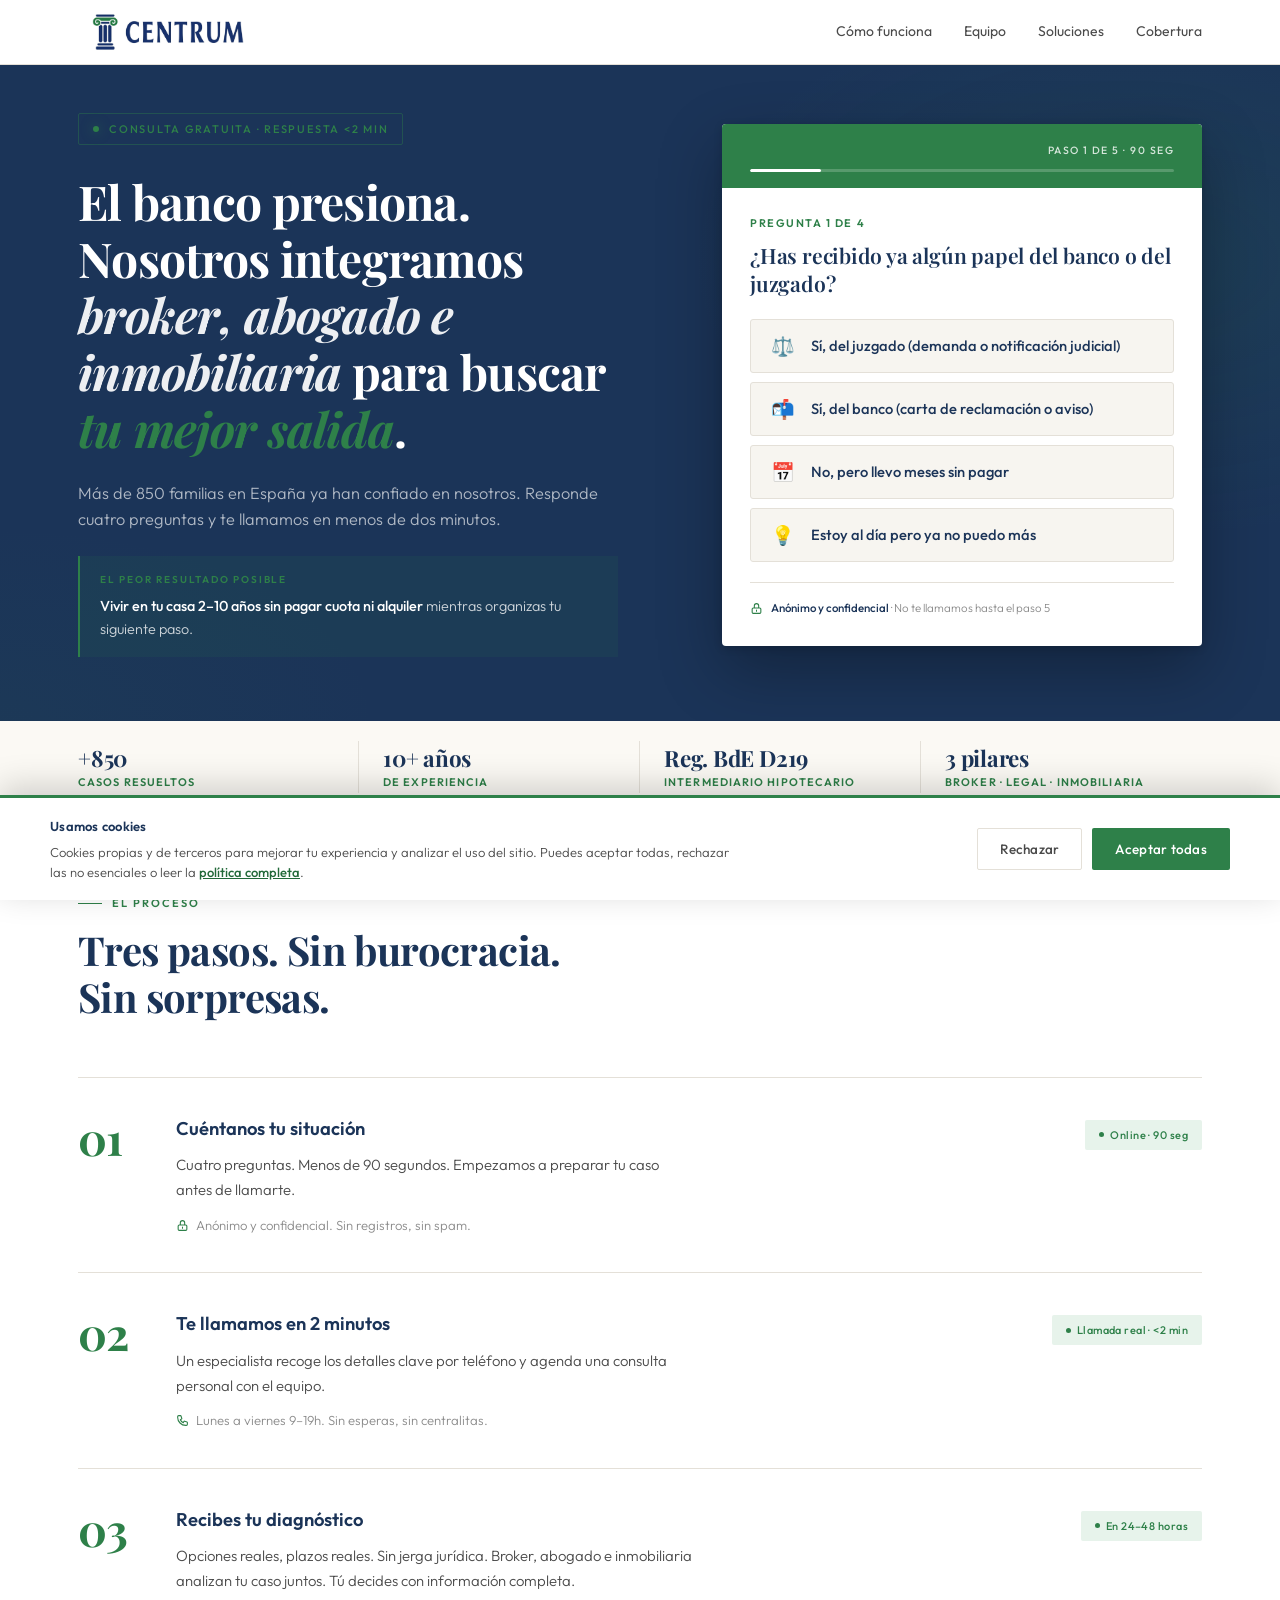
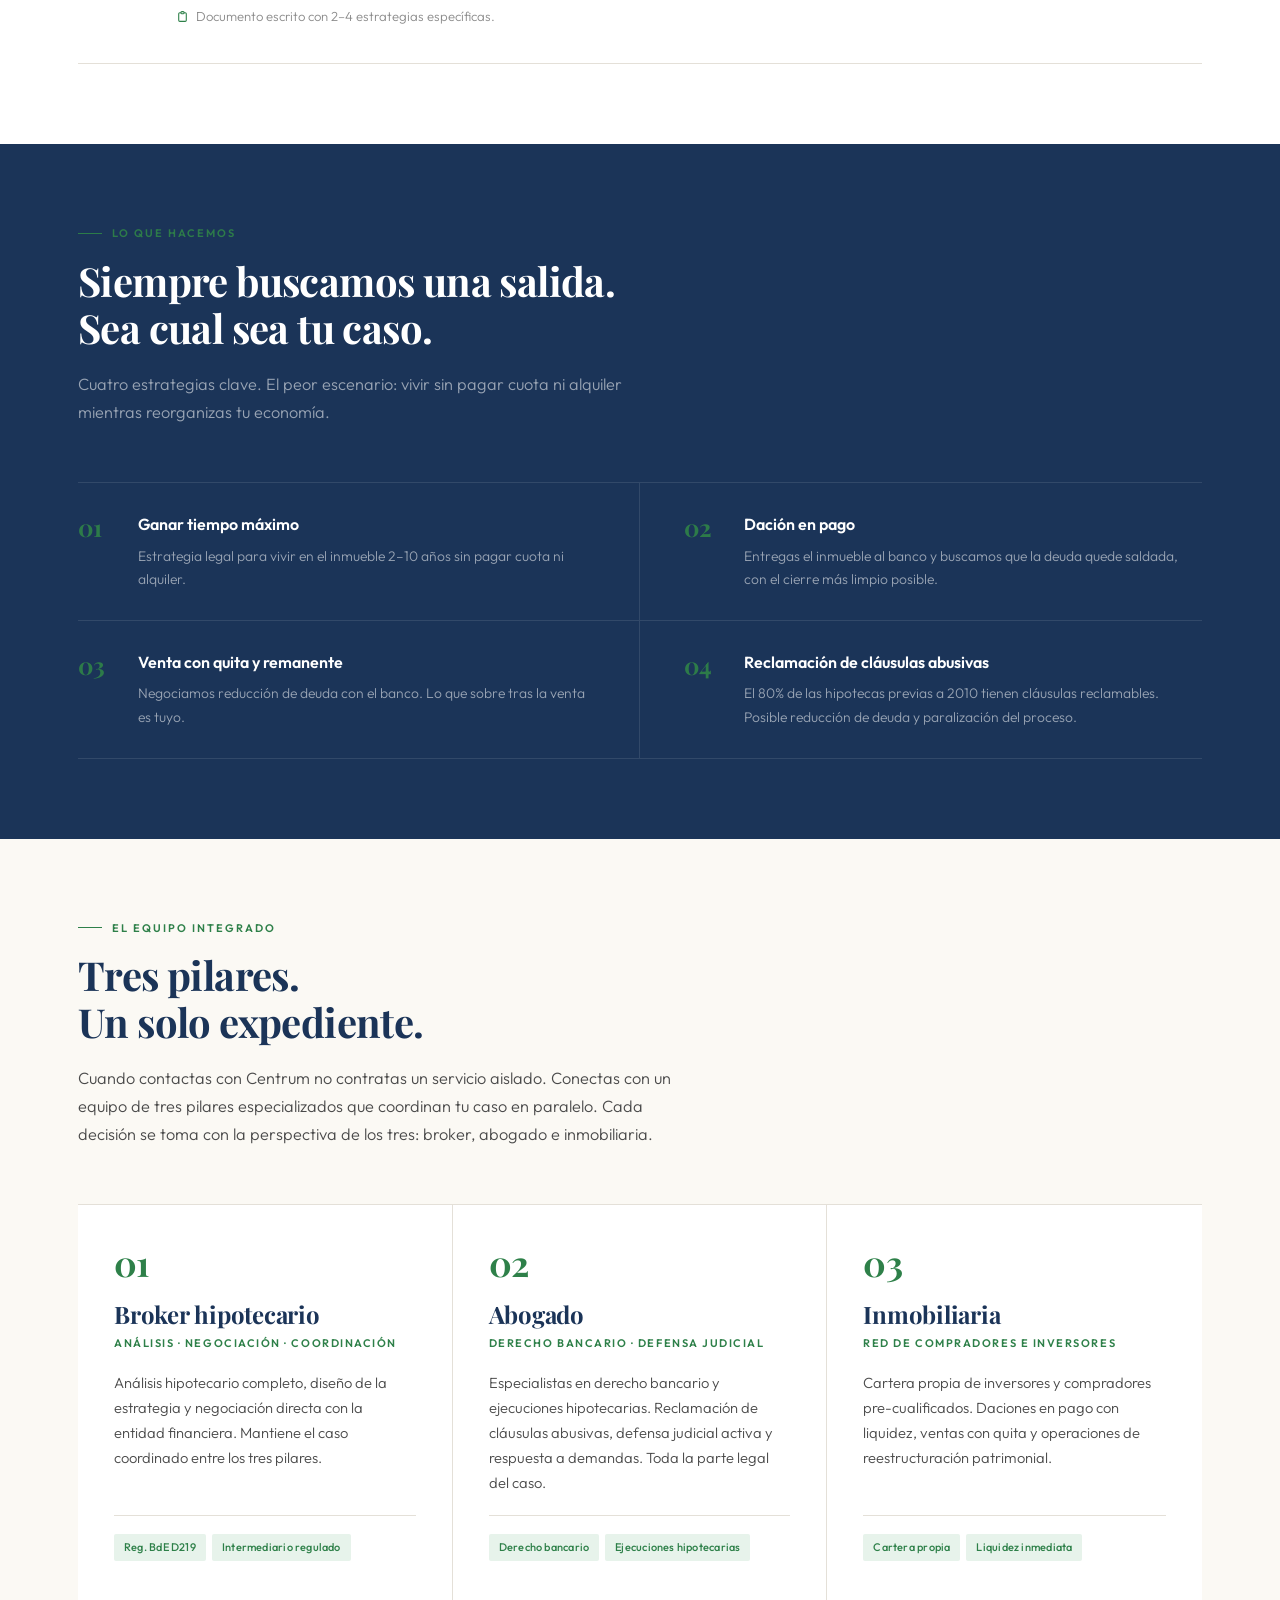
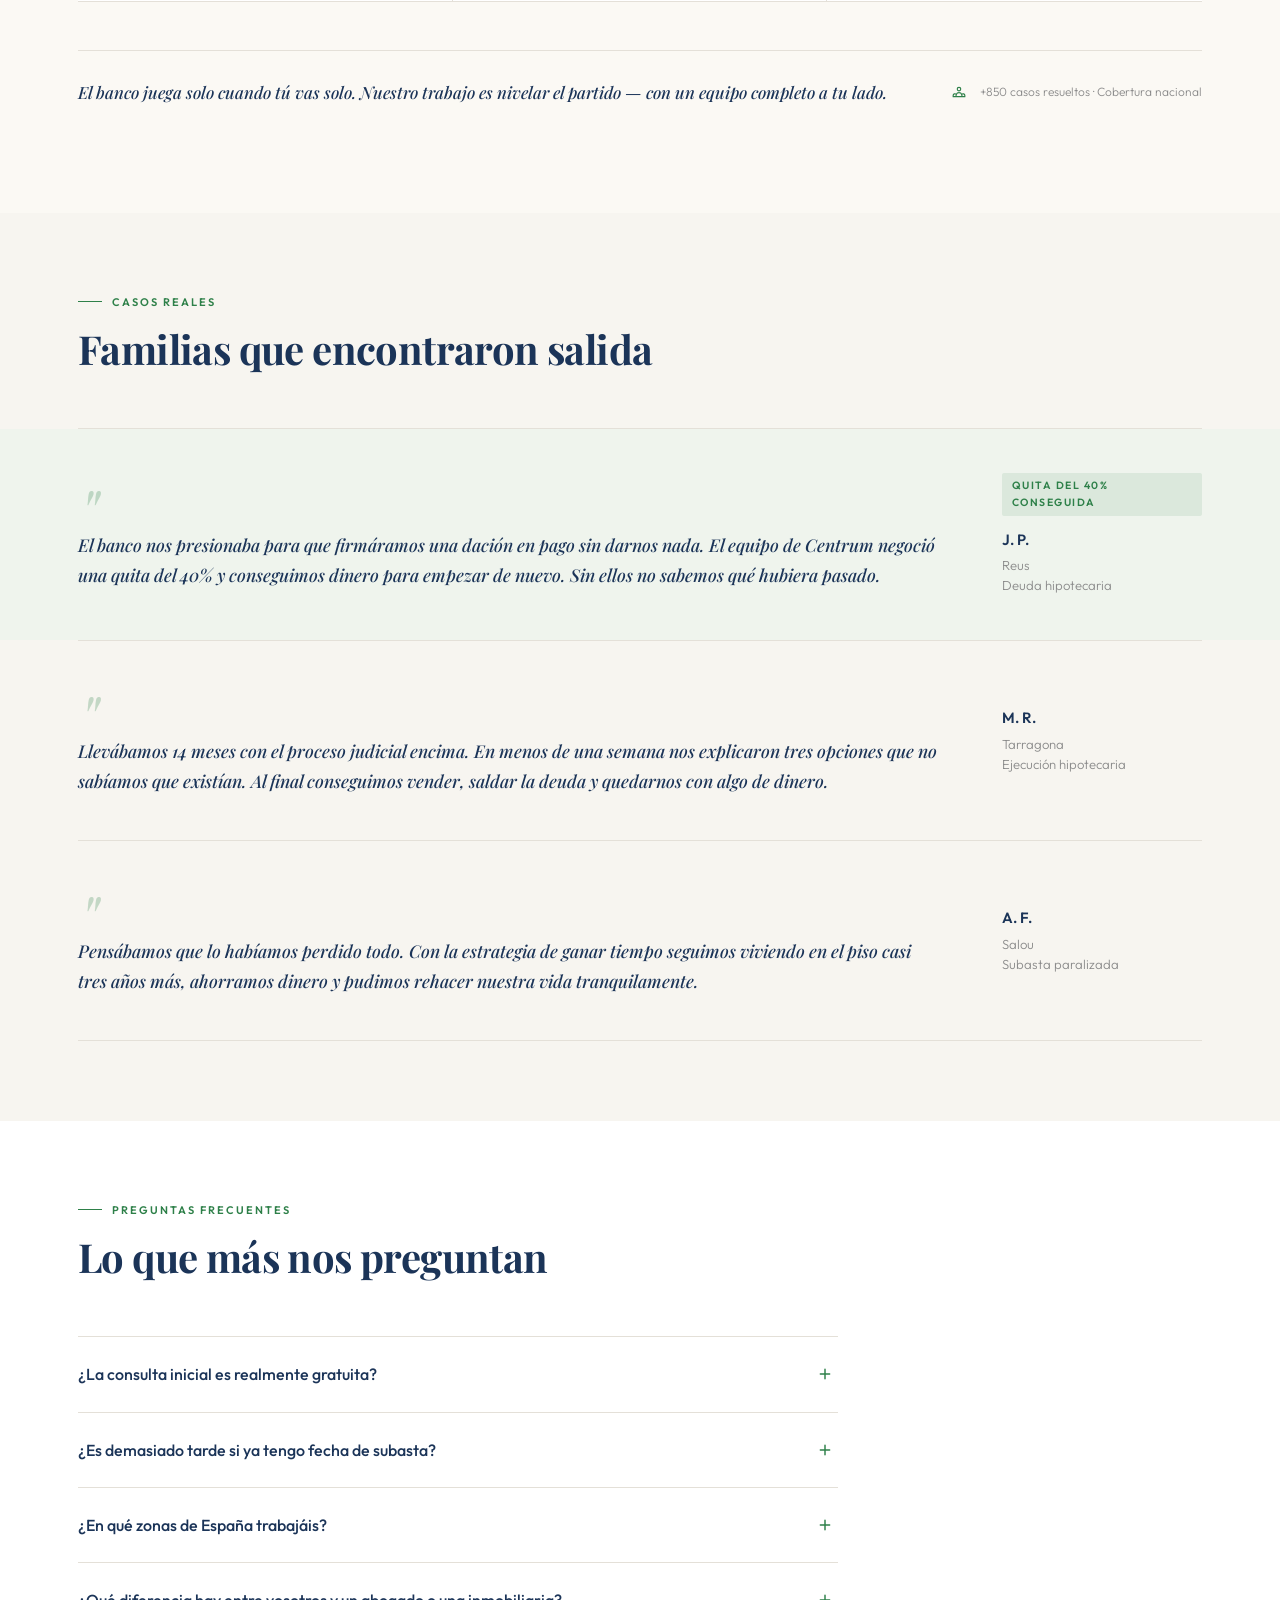
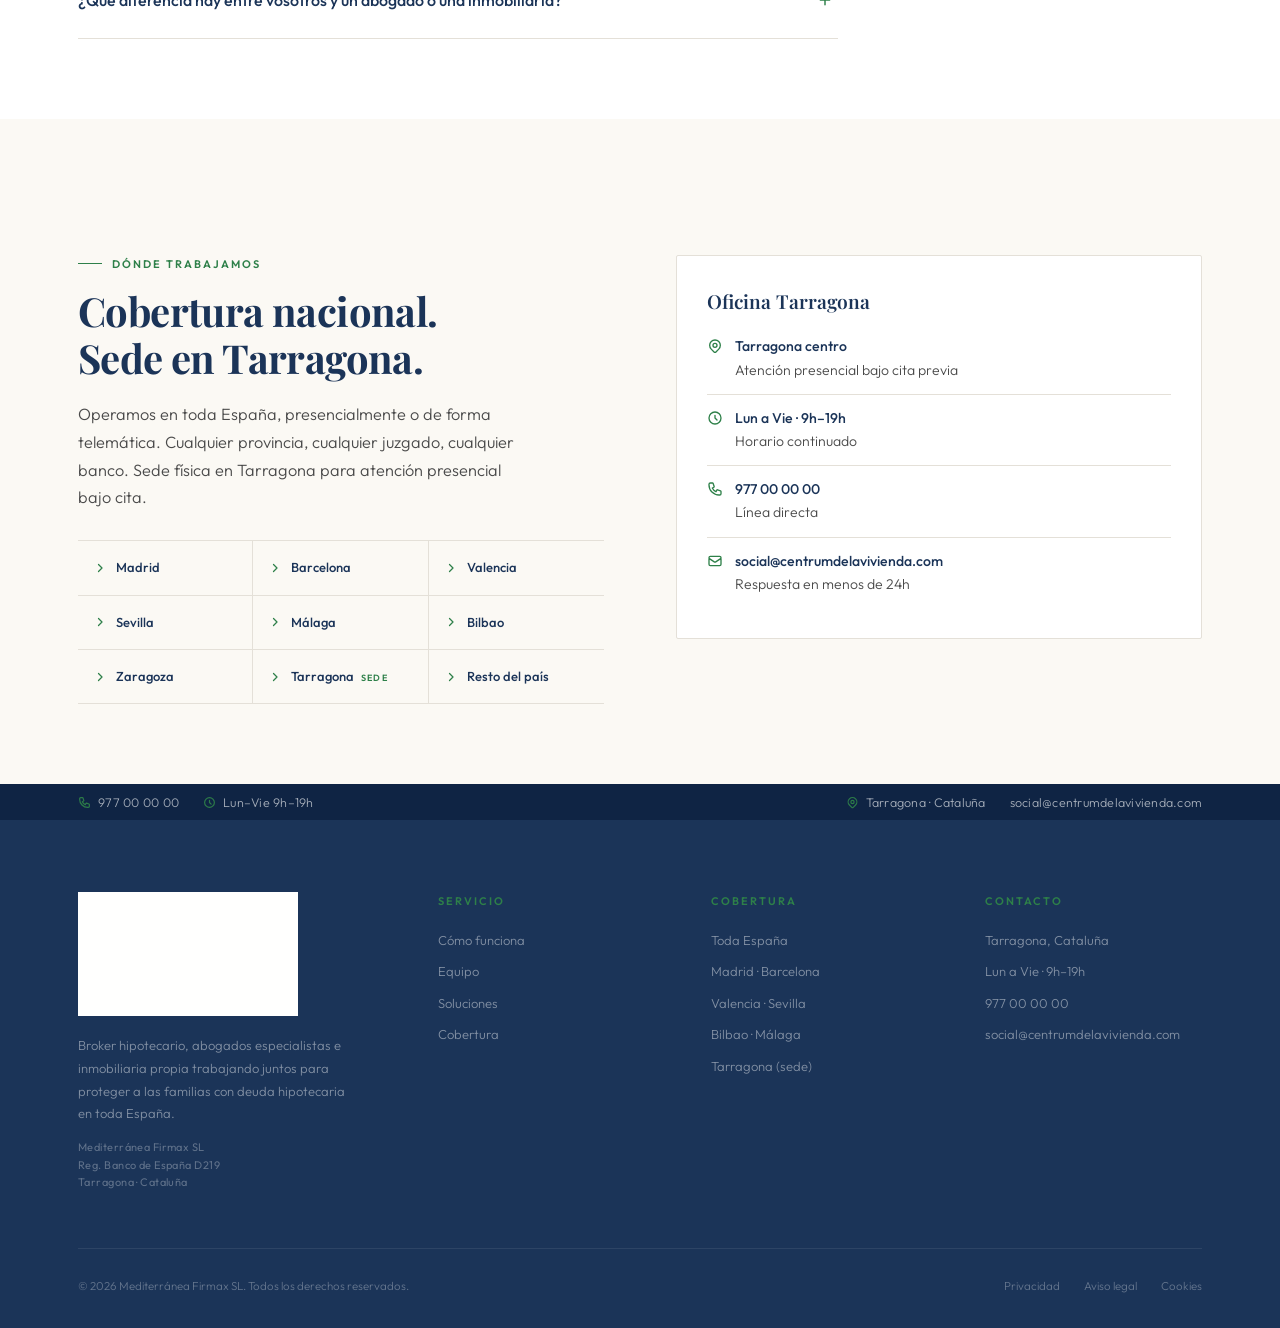
==== commit cec8b4d4: "perf/a11y/seo: JSON-LD, OG/twitter, preload+dims imgs, reduced-motion, labels, validación form, robo" ====
--- a/index.html
+++ b/index.html
@@ -7,9 +7,51 @@
   <meta name="description" content="Si tienes cuotas atrasadas o ya has recibido papeles del juzgado, hay opciones. Broker hipotecario, abogados e inmobiliaria en un solo equipo. Cobertura nacional, sede en Tarragona. Te llamamos en menos de 2 minutos." />
   <link rel="canonical" href="https://centrumdelavivienda.com/" />
   <link rel="icon" type="image/png" href="./assets/centrum-mark.png" />
+  <meta name="theme-color" content="#1B3458" />
+  <meta name="robots" content="index,follow,max-image-preview:large" />
+  <meta name="format-detection" content="telephone=no" />
+  <link rel="apple-touch-icon" href="./assets/centrum-mark.png" />
+  <link rel="preload" as="image" href="./assets/centrum-logo.png" fetchpriority="high" />
+  <meta property="og:site_name" content="Centrum de la Vivienda" />
   <meta property="og:title" content="Centrum de la Vivienda — Tu Vivienda, Nuestra Misión" />
   <meta property="og:description" content="Si el banco te presiona o ya tienes demanda, hay opciones. Consulta gratuita, te llamamos en menos de 2 minutos." />
   <meta property="og:type" content="website" />
+  <meta property="og:url" content="https://centrumdelavivienda.com/" />
+  <meta property="og:locale" content="es_ES" />
+  <meta property="og:image" content="https://centrumdelavivienda.com/assets/centrum-logo.png" />
+  <meta name="twitter:card" content="summary_large_image" />
+  <meta name="twitter:title" content="Centrum de la Vivienda — Broker, abogados e inmobiliaria" />
+  <meta name="twitter:description" content="Si el banco te presiona o ya tienes demanda, hay opciones. Consulta gratuita." />
+  <meta name="twitter:image" content="https://centrumdelavivienda.com/assets/centrum-logo.png" />
+
+  <script type="application/ld+json">
+  {
+    "@context": "https://schema.org",
+    "@type": "LegalService",
+    "name": "Centrum de la Vivienda",
+    "legalName": "Mediterránea Firmax SL",
+    "url": "https://centrumdelavivienda.com/",
+    "image": "https://centrumdelavivienda.com/assets/centrum-logo.png",
+    "description": "Broker hipotecario, abogados e inmobiliaria trabajando juntos para ayudar a familias con deuda hipotecaria o riesgo de ejecución en España.",
+    "priceRange": "Consulta inicial gratuita",
+    "areaServed": "ES",
+    "address": { "@type": "PostalAddress", "addressLocality": "Tarragona", "addressCountry": "ES" },
+    "identifier": { "@type": "PropertyValue", "name": "Registro Banco de España", "value": "D219" },
+    "knowsAbout": ["ejecución hipotecaria", "dación en pago", "cláusulas abusivas", "reunificación de deuda", "subasta inmobiliaria"]
+  }
+  </script>
+  <script type="application/ld+json">
+  {
+    "@context": "https://schema.org",
+    "@type": "FAQPage",
+    "mainEntity": [
+      { "@type": "Question", "name": "¿La consulta inicial es realmente gratuita?", "acceptedAnswer": { "@type": "Answer", "text": "Sí, completamente. La primera consulta no tiene ningún coste. Analizamos tu caso y te explicamos las opciones. Solo si decides trabajar con nosotros se habla de honorarios, y siempre antes de firmar nada." } },
+      { "@type": "Question", "name": "¿Es demasiado tarde si ya tengo fecha de subasta?", "acceptedAnswer": { "@type": "Answer", "text": "Depende de la fecha exacta. Con subasta inminente las opciones se reducen, pero rara vez es demasiado tarde para actuar. Lo más importante es llamar hoy: cada día que pasa cierra puertas." } },
+      { "@type": "Question", "name": "¿En qué zonas de España trabajáis?", "acceptedAnswer": { "@type": "Answer", "text": "Operamos en todo el territorio nacional. La sede física está en Tarragona para atención presencial, y atendemos consultas en toda España de forma telemática." } },
+      { "@type": "Question", "name": "¿Qué diferencia hay entre vosotros y un abogado o una inmobiliaria?", "acceptedAnswer": { "@type": "Answer", "text": "Un abogado ve la parte legal, una inmobiliaria la venta y el banco su interés. Nosotros integramos broker hipotecario, abogado y red de compradores en un único servicio coordinado hacia el mejor resultado posible para ti." } }
+    ]
+  }
+  </script>
   <link rel="preconnect" href="https://fonts.googleapis.com" />
   <link rel="preconnect" href="https://fonts.gstatic.com" crossorigin />
   <link href="https://fonts.googleapis.com/css2?family=Playfair+Display:ital,wght@0,500;0,600;0,700;1,500&family=Outfit:wght@300;400;500;600&display=swap" rel="stylesheet" />
@@ -49,6 +91,12 @@
     .fade-in-d3 { transition-delay: 0.24s; }
     .fade-in-d4 { transition-delay: 0.32s; }
 
+    @media (prefers-reduced-motion: reduce) {
+      html { scroll-behavior: auto; }
+      *, *::before, *::after { animation-duration: 0.01ms !important; animation-iteration-count: 1 !important; transition-duration: 0.01ms !important; scroll-behavior: auto !important; }
+      .fade-in { opacity: 1 !important; transform: none !important; }
+    }
+
     /* ── UTILITY BAR ───────────────────────────────────────────── */
     .util-bar {
       background: var(--navy-dk); color: rgba(255,255,255,0.62);
@@ -826,7 +874,7 @@
 <nav>
   <div class="container nav-inner">
     <a href="/" class="logo">
-      <img src="./assets/centrum-logo.png" alt="Centrum" class="logo-img" />
+      <img src="./assets/centrum-logo.png" alt="Centrum de la Vivienda" class="logo-img" width="1103" height="620" decoding="async" fetchpriority="high" />
     </a>
     <div class="nav-menu">
       <a href="#proceso">Cómo funciona</a>
@@ -1197,9 +1245,9 @@
   <div class="container">
     <div class="footer-grid">
       <div>
-        <img src="./assets/centrum-logo.png" alt="Centrum" class="footer-logo" />
+        <img src="./assets/centrum-logo.png" alt="Centrum de la Vivienda" class="footer-logo" width="1103" height="620" loading="lazy" decoding="async" />
         <p class="footer-desc">Broker hipotecario, abogados especialistas e inmobiliaria propia trabajando juntos para proteger a las familias con deuda hipotecaria en toda España.</p>
-        <p class="footer-reg">Mediterrane Firmax SL<br>Reg. Banco de España D219<br>Tarragona · Cataluña</p>
+        <p class="footer-reg">Mediterránea Firmax SL<br>Reg. Banco de España D219<br>Tarragona · Cataluña</p>
       </div>
       <div class="footer-col">
         <h4>Servicio</h4>
@@ -1225,7 +1273,7 @@
       </div>
     </div>
     <div class="footer-bottom">
-      <p>© 2026 Mediterrane Firmax SL. Todos los derechos reservados.</p>
+      <p>© 2026 Mediterránea Firmax SL. Todos los derechos reservados.</p>
       <div class="footer-links">
         <a href="/privacidad.html">Privacidad</a>
         <a href="/aviso-legal.html">Aviso legal</a>
@@ -1338,21 +1386,21 @@
       <div class="quiz-contact">
         <div class="quiz-field-group">
           <div class="quiz-field">
-            <label>Nombre <span class="req">*</span></label>
-            <input type="text" id="f-nombre" placeholder="Tu nombre" autocomplete="given-name" />
+            <label for="f-nombre">Nombre <span class="req">*</span></label>
+            <input type="text" id="f-nombre" placeholder="Tu nombre" autocomplete="given-name" required />
           </div>
           <div class="quiz-field">
-            <label>Teléfono <span class="req">*</span></label>
-            <input type="tel" id="f-tel" placeholder="6XX XXX XXX" autocomplete="tel" />
+            <label for="f-tel">Teléfono <span class="req">*</span></label>
+            <input type="tel" id="f-tel" placeholder="6XX XXX XXX" autocomplete="tel" inputmode="tel" required />
           </div>
         </div>
         <div class="quiz-field">
-          <label>Email <span class="req">*</span></label>
-          <input type="email" id="f-email" placeholder="tucorreo@gmail.com" autocomplete="email" />
+          <label for="f-email">Email <span class="req">*</span></label>
+          <input type="email" id="f-email" placeholder="tucorreo@gmail.com" autocomplete="email" inputmode="email" required />
         </div>
         <div class="quiz-rgpd">
           <input type="checkbox" id="rgpd" />
-          <label for="rgpd">Acepto la <a href="/privacidad.html" target="_blank">política de privacidad</a>. Mediterrane Firmax SL tratará mis datos para contactarme sobre mi consulta.</label>
+          <label for="rgpd">Acepto la <a href="/privacidad.html" target="_blank" rel="noopener">política de privacidad</a>. Mediterránea Firmax SL tratará mis datos para contactarme sobre mi consulta.</label>
         </div>
         <button class="quiz-submit" onclick="submitQuiz()">
           Quiero que me llamen ahora
@@ -1399,17 +1447,23 @@
     }
   }
 
+  let _submitting = false;
   function submitQuiz() {
+    if (_submitting) return;
     const nombre = document.getElementById('f-nombre').value.trim();
-    const tel    = document.getElementById('f-tel').value.trim();
     const email  = document.getElementById('f-email').value.trim();
     const rgpd   = document.getElementById('rgpd').checked;
+    const tel    = document.getElementById('f-tel').value.trim().replace(/[\s.\-()]/g, '');
     if (!nombre || !tel || !email) { alert('Por favor, rellena nombre, teléfono y email.'); return; }
+    if (!/^(\+?34)?[6-9]\d{8}$/.test(tel)) { alert('Introduce un teléfono español válido (9 dígitos).'); return; }
+    if (!/^[^\s@]+@[^\s@]+\.[^\s@]+$/.test(email)) { alert('Revisa tu dirección de email.'); return; }
     if (!rgpd) { alert('Necesitamos tu consentimiento para contactarte.'); return; }
+    _submitting = true;
     window._capturedName = nombre;
+    const telefono = tel.startsWith('+') ? tel : (tel.startsWith('34') ? '+' + tel : '+34' + tel);
     const payload = {
       fuente: 'landing-web',
-      nombre, telefono: tel.replace(/[\s.-]/g, ''), email, rgpd: true,
+      nombre, telefono, email, rgpd: true,
       fase: (answers[0] || {}).a || '', objetivo: (answers[1] || {}).a || '',
       respuestas: answers, url: location.href, timestamp: new Date().toISOString()
     };
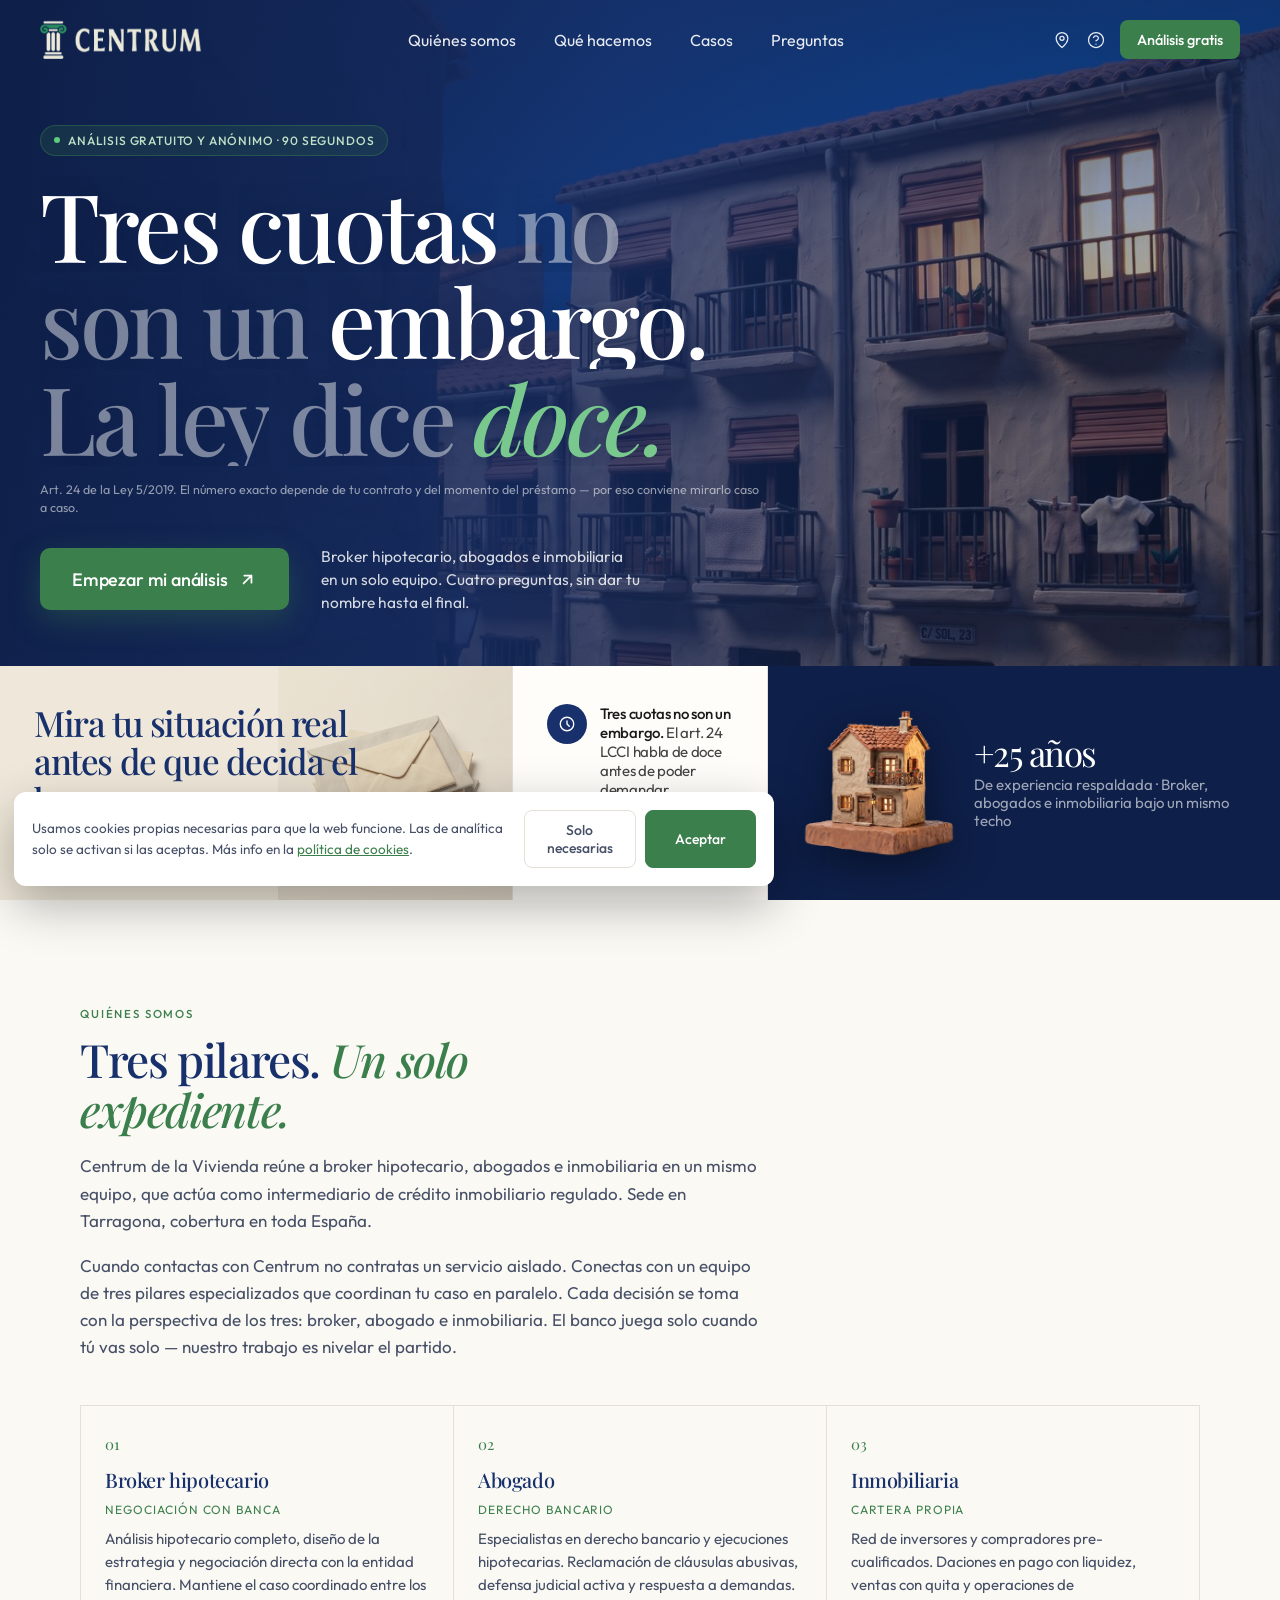
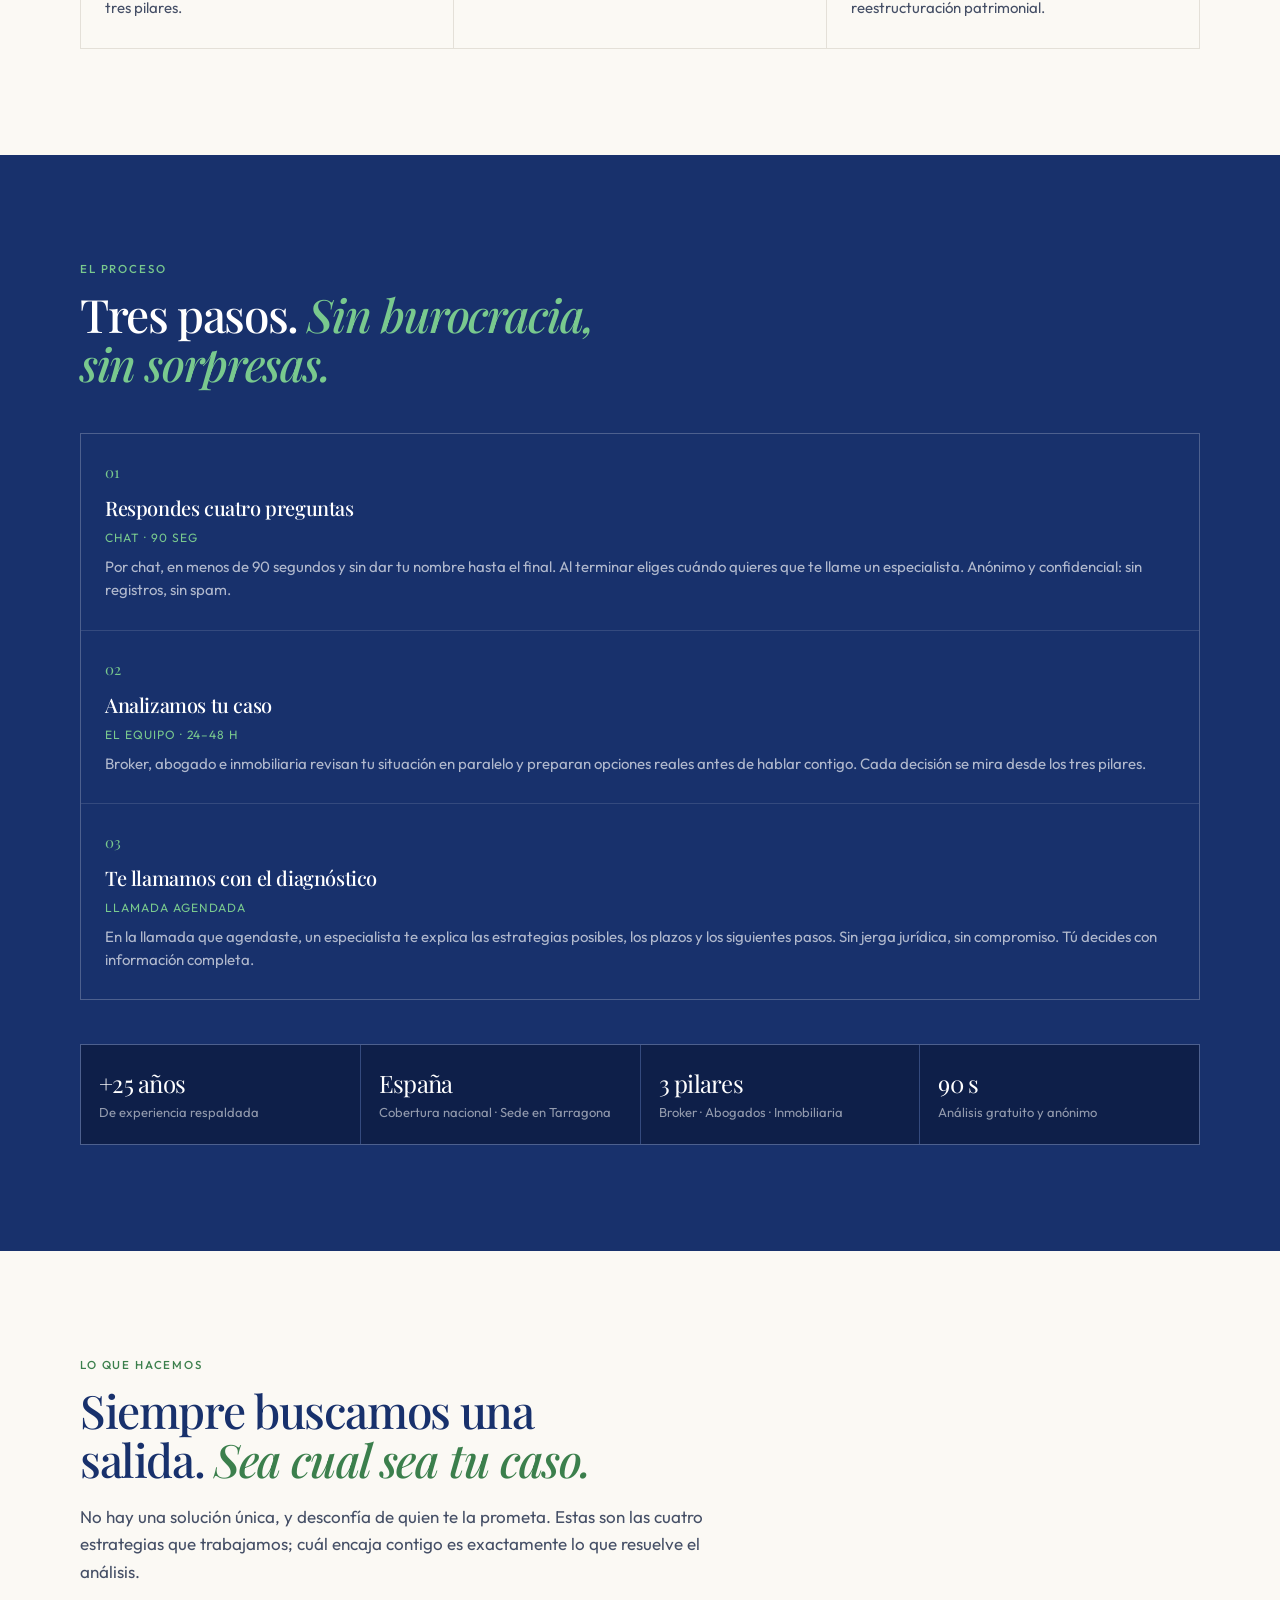
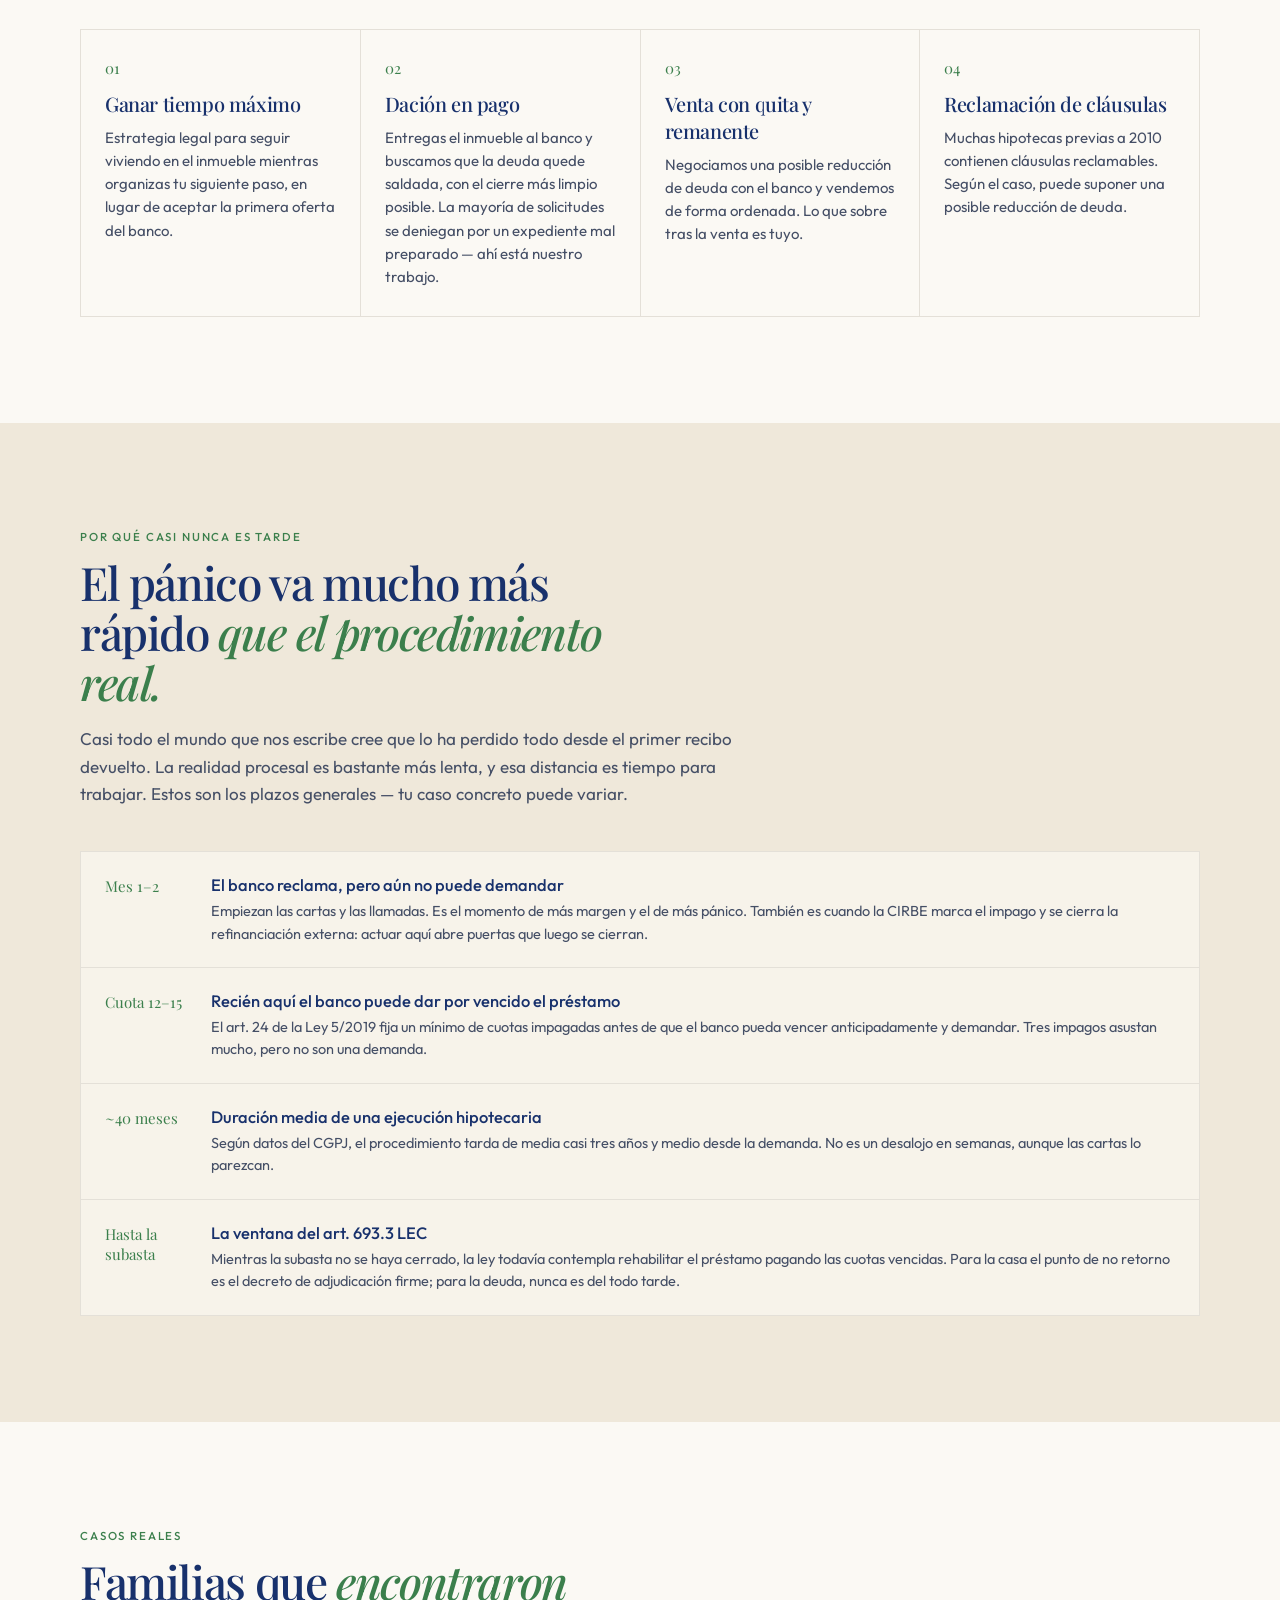
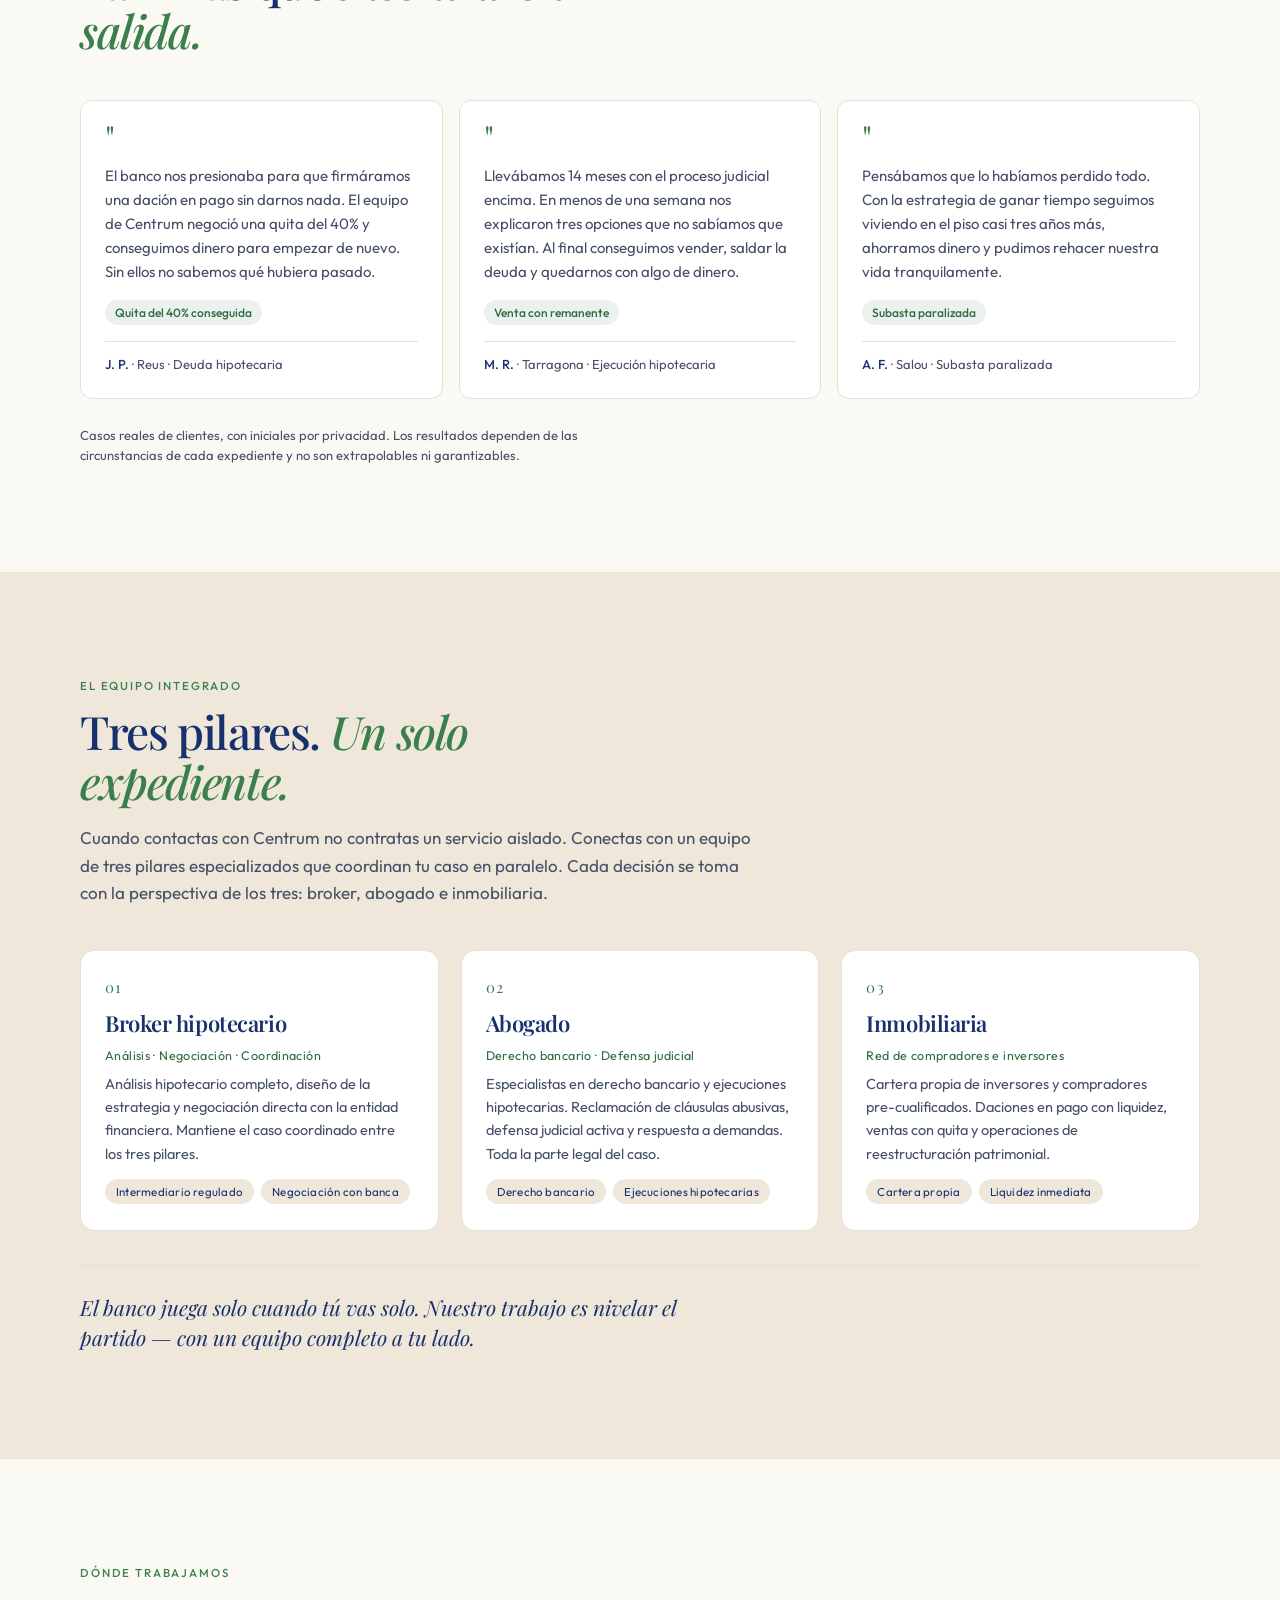
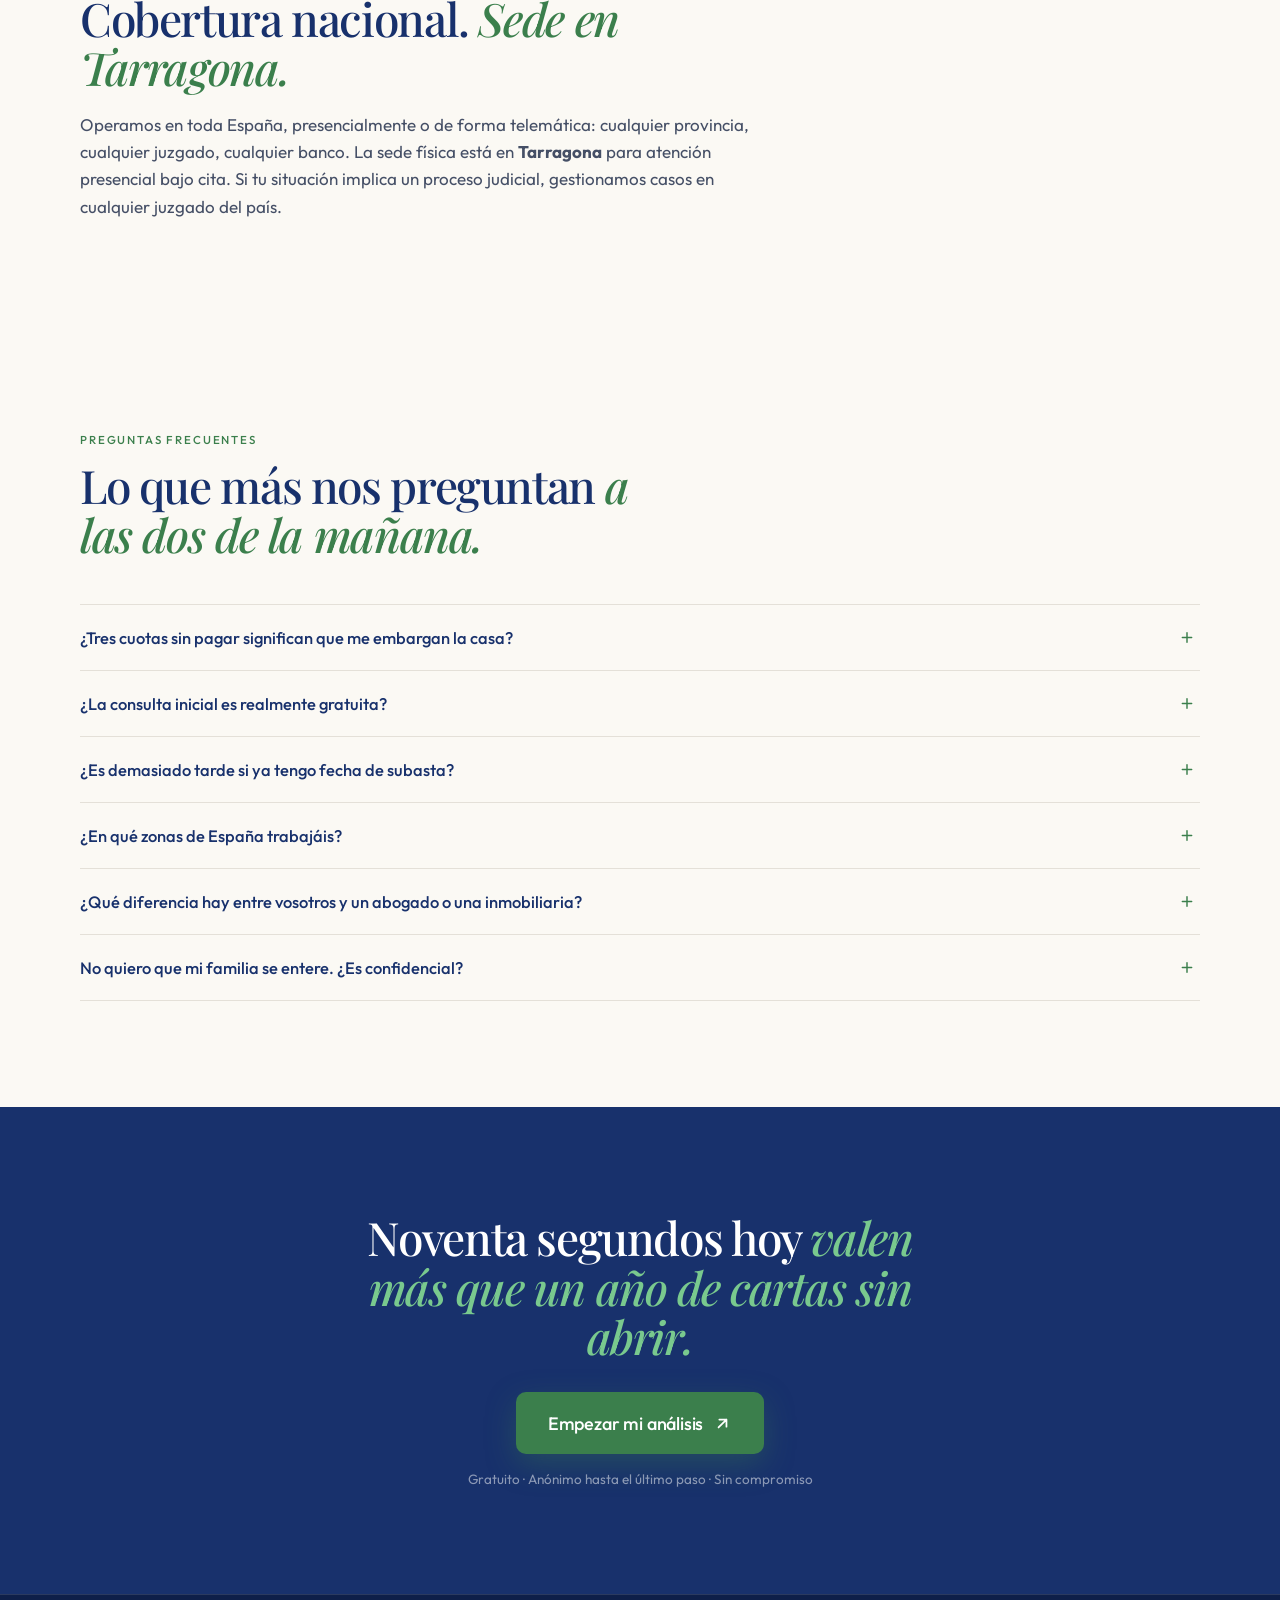
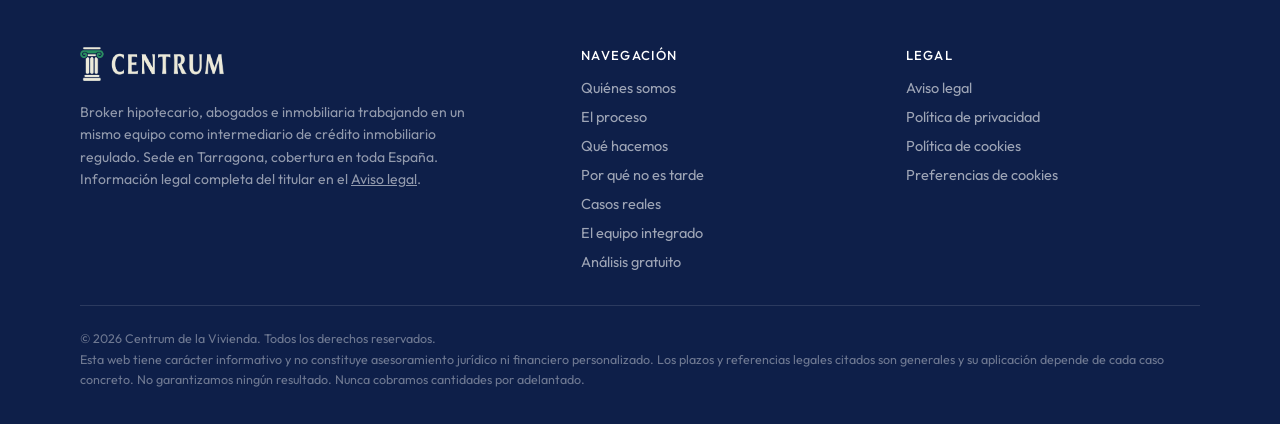
==== commit aaafc4cd: "Copy sin Firmax ni D219 en la home, v2 y quiz — solo en el aviso legal (LSSI/RGPD)" ====
--- a/index.html
+++ b/index.html
@@ -4,24 +4,25 @@
   <meta charset="UTF-8" />
   <meta name="viewport" content="width=device-width, initial-scale=1.0" />
   <title>Centrum de la Vivienda — Broker, abogados e inmobiliaria | España</title>
-  <meta name="description" content="Si tienes cuotas atrasadas o ya has recibido papeles del juzgado, hay opciones. Broker hipotecario, abogados e inmobiliaria en un solo equipo. Cobertura nacional, sede en Tarragona. Te llamamos en menos de 2 minutos." />
+  <meta name="description" content="Tres cuotas atrasadas no son un embargo: la ley habla de doce. Broker hipotecario, abogados e inmobiliaria en un solo equipo. Análisis gratuito y anónimo en 90 segundos. Cobertura nacional, sede en Tarragona." />
   <link rel="canonical" href="https://centrumdelavivienda.com/" />
-  <link rel="icon" type="image/png" href="./assets/centrum-mark.png" />
-  <meta name="theme-color" content="#1B3458" />
+  <link rel="icon" type="image/png" href="assets/centrum-mark.png" />
+  <meta name="theme-color" content="#18316C" />
   <meta name="robots" content="index,follow,max-image-preview:large" />
   <meta name="format-detection" content="telephone=no" />
-  <link rel="apple-touch-icon" href="./assets/centrum-mark.png" />
-  <link rel="preload" as="image" href="./assets/centrum-logo.png" fetchpriority="high" />
+  <link rel="apple-touch-icon" href="assets/centrum-mark.png" />
+  <link rel="preload" as="image" href="assets/hero-bg.jpg" fetchpriority="high" />
+
   <meta property="og:site_name" content="Centrum de la Vivienda" />
   <meta property="og:title" content="Centrum de la Vivienda — Tu Vivienda, Nuestra Misión" />
-  <meta property="og:description" content="Si el banco te presiona o ya tienes demanda, hay opciones. Consulta gratuita, te llamamos en menos de 2 minutos." />
+  <meta property="og:description" content="Si el banco te presiona o ya tienes papeles del juzgado, hay opciones. Análisis gratuito y anónimo en 90 segundos." />
   <meta property="og:type" content="website" />
   <meta property="og:url" content="https://centrumdelavivienda.com/" />
   <meta property="og:locale" content="es_ES" />
   <meta property="og:image" content="https://centrumdelavivienda.com/assets/centrum-logo.png" />
   <meta name="twitter:card" content="summary_large_image" />
   <meta name="twitter:title" content="Centrum de la Vivienda — Broker, abogados e inmobiliaria" />
-  <meta name="twitter:description" content="Si el banco te presiona o ya tienes demanda, hay opciones. Consulta gratuita." />
+  <meta name="twitter:description" content="Si el banco te presiona o ya tienes demanda, hay opciones. Análisis gratuito." />
   <meta name="twitter:image" content="https://centrumdelavivienda.com/assets/centrum-logo.png" />
 
   <script type="application/ld+json">
@@ -29,14 +30,12 @@
     "@context": "https://schema.org",
     "@type": "LegalService",
     "name": "Centrum de la Vivienda",
-    "legalName": "Mediterránea Firmax SL",
     "url": "https://centrumdelavivienda.com/",
     "image": "https://centrumdelavivienda.com/assets/centrum-logo.png",
     "description": "Broker hipotecario, abogados e inmobiliaria trabajando juntos para ayudar a familias con deuda hipotecaria o riesgo de ejecución en España.",
     "priceRange": "Consulta inicial gratuita",
     "areaServed": "ES",
     "address": { "@type": "PostalAddress", "addressLocality": "Tarragona", "addressCountry": "ES" },
-    "identifier": { "@type": "PropertyValue", "name": "Registro Banco de España", "value": "D219" },
     "knowsAbout": ["ejecución hipotecaria", "dación en pago", "cláusulas abusivas", "reunificación de deuda", "subasta inmobiliaria"]
   }
   </script>
@@ -45,1507 +44,995 @@
     "@context": "https://schema.org",
     "@type": "FAQPage",
     "mainEntity": [
-      { "@type": "Question", "name": "¿La consulta inicial es realmente gratuita?", "acceptedAnswer": { "@type": "Answer", "text": "Sí, completamente. La primera consulta no tiene ningún coste. Analizamos tu caso y te explicamos las opciones. Solo si decides trabajar con nosotros se habla de honorarios, y siempre antes de firmar nada." } },
+      { "@type": "Question", "name": "¿Tres cuotas sin pagar significan que me embargan la casa?", "acceptedAnswer": { "@type": "Answer", "text": "No de forma automática. El artículo 24 de la Ley 5/2019 exige un número de cuotas impagadas muy superior antes de que el banco pueda dar por vencido el préstamo y demandar. El plazo exacto depende de tu contrato y del momento del préstamo, pero casi siempre hay más margen del que la gente cree." } },
+      { "@type": "Question", "name": "¿La consulta inicial es realmente gratuita?", "acceptedAnswer": { "@type": "Answer", "text": "Sí, completamente. La primera consulta no tiene ningún coste. Analizamos tu caso y te explicamos las opciones disponibles. Solo si decides trabajar con nosotros se habla de honorarios, y siempre antes de firmar nada." } },
       { "@type": "Question", "name": "¿Es demasiado tarde si ya tengo fecha de subasta?", "acceptedAnswer": { "@type": "Answer", "text": "Depende de la fecha exacta. Con subasta inminente las opciones se reducen, pero rara vez es demasiado tarde para actuar. Lo más importante es llamar hoy: cada día que pasa cierra puertas." } },
-      { "@type": "Question", "name": "¿En qué zonas de España trabajáis?", "acceptedAnswer": { "@type": "Answer", "text": "Operamos en todo el territorio nacional. La sede física está en Tarragona para atención presencial, y atendemos consultas en toda España de forma telemática." } },
-      { "@type": "Question", "name": "¿Qué diferencia hay entre vosotros y un abogado o una inmobiliaria?", "acceptedAnswer": { "@type": "Answer", "text": "Un abogado ve la parte legal, una inmobiliaria la venta y el banco su interés. Nosotros integramos broker hipotecario, abogado y red de compradores en un único servicio coordinado hacia el mejor resultado posible para ti." } }
+      { "@type": "Question", "name": "¿En qué zonas de España trabajáis?", "acceptedAnswer": { "@type": "Answer", "text": "Operamos en todo el territorio nacional. La sede física está en Tarragona para atención presencial, y atendemos consultas en toda España de forma telemática. Si tu situación implica un proceso judicial, gestionamos casos en cualquier juzgado del país." } },
+      { "@type": "Question", "name": "¿Qué diferencia hay entre vosotros y un abogado o una inmobiliaria?", "acceptedAnswer": { "@type": "Answer", "text": "Un abogado solo ve la parte legal. Una inmobiliaria solo ve la venta. Un banco solo ve su interés. Nosotros integramos los tres en un solo servicio coordinado: broker hipotecario, abogado y red de compradores trabajando juntos hacia el mejor resultado posible para ti." } }
     ]
   }
   </script>
+
   <link rel="preconnect" href="https://fonts.googleapis.com" />
   <link rel="preconnect" href="https://fonts.gstatic.com" crossorigin />
-  <link href="https://fonts.googleapis.com/css2?family=Playfair+Display:ital,wght@0,500;0,600;0,700;1,500&family=Outfit:wght@300;400;500;600&display=swap" rel="stylesheet" />
+  <link href="https://fonts.googleapis.com/css2?family=Playfair+Display:ital,wght@0,500;0,600;0,700;1,500;1,600&family=Outfit:wght@300;400;500;600&display=swap" rel="stylesheet" />
+
   <style>
     *, *::before, *::after { box-sizing: border-box; margin: 0; padding: 0; }
     html { scroll-behavior: smooth; }
-    body { font-family: 'Outfit', sans-serif; color: #1a1a1a; background: #ffffff; line-height: 1.65; font-size: 16px; -webkit-font-smoothing: antialiased; }
 
     :root {
-      --navy:       #1B3458;
-      --navy-dk:    #0F2444;
-      --navy-lt:    #2A4775;
-      --green:      #2E8049;
-      --green-dk:   #226939;
-      --green-lt:   #E7F3EB;
-      --off-white:  #F7F5F0;
-      --paper:      #FBF9F4;
-      --white:      #ffffff;
-      --ink:        #1A1A1A;
-      --ink-mid:    #4a4a4a;
-      --ink-soft:   #8B8B8B;
-      --rule:       #E4E0D8;
-      --rule-dark:  rgba(255,255,255,0.10);
-      --red:        #B83227;
-      --orange:     #C46A1A;
-      --amber:      #B48217;
-    }
-
-    .container    { max-width: 1180px; margin: 0 auto; padding: 0 28px; }
-    .container-sm { max-width: 760px;  margin: 0 auto; padding: 0 28px; }
-
-    /* SCROLL ANIMATIONS */
-    .fade-in { opacity: 0; transform: translateY(14px); transition: opacity 0.7s ease, transform 0.7s ease; }
-    .fade-in.visible { opacity: 1; transform: translateY(0); }
-    .fade-in-d1 { transition-delay: 0.08s; }
-    .fade-in-d2 { transition-delay: 0.16s; }
-    .fade-in-d3 { transition-delay: 0.24s; }
-    .fade-in-d4 { transition-delay: 0.32s; }
+      /* Colores EXACTOS de marca, muestreados del logo (columna jónica) */
+      --navy:      #18316C;
+      --navy-dk:   #0E1F49;
+      --navy-lt:   #2A4785;
+      --green:     #3B7F4C;
+      --green-dk:  #2E6B3D;
+      --green-lt:  #79C98E;
+      --cream:     #EFE8DA;
+      --paper:     #FBF9F4;
+      --ink:       #1A1A1A;
+      --ink-mid:   #454F66;
+      --rule:      #E4E0D8;
+      --rule-dk:   rgba(255,255,255,0.12);
+      --red:       #B83227;
+      --ease:      cubic-bezier(0.16, 1, 0.3, 1);
+    }
+
+    body {
+      font-family: 'Outfit', system-ui, -apple-system, sans-serif;
+      color: var(--ink); background: var(--navy);
+      -webkit-font-smoothing: antialiased;
+    }
+
+    /* ══════ ANIMACIONES (spec) ══════ */
+    @keyframes fadeUp     { from { opacity:0; transform: translateY(30px); } to { opacity:1; transform:none; } }
+    @keyframes fadeIn     { from { opacity:0; } to { opacity:1; } }
+    @keyframes slideLeft  { from { opacity:0; transform: translateX(-40px); } to { opacity:1; transform:none; } }
+    @keyframes slideRight { from { opacity:0; transform: translateX(40px); } to { opacity:1; transform:none; } }
+    @keyframes scaleIn    { from { opacity:0; transform: scale(0.9); } to { opacity:1; transform:none; } }
+    @keyframes wordReveal { from { opacity:0; transform: translateY(100%); filter: blur(4px); } to { opacity:1; transform:none; filter: blur(0); } }
+
+    .a-fade-up     { animation: fadeUp     .8s var(--ease) both; }
+    .a-fade-in     { animation: fadeIn     .7s var(--ease) both; }
+    .a-slide-left  { animation: slideLeft  .8s var(--ease) both; }
+    .a-slide-right { animation: slideRight .8s var(--ease) both; }
+    .a-scale-in    { animation: scaleIn     1s var(--ease) both; }
+
+    .d2{animation-delay:.2s}.d3{animation-delay:.3s}.d4{animation-delay:.4s}.d6{animation-delay:.6s}
+    .d7{animation-delay:.7s}.d8{animation-delay:.8s}.d9{animation-delay:.9s}.d10{animation-delay:1s}.d11{animation-delay:1.1s}
+
+    /* Reveal palabra a palabra. El retardo va por palabra (--d) para poder
+       recomponer las líneas del titular sin descuadrar la cascada. */
+    .wr { display:inline-block; overflow:hidden; vertical-align:bottom; }
+    .wr > span { display:inline-block; animation: wordReveal .7s var(--ease) both; animation-delay: var(--d, 0s); }
+    .hl-line { display:block; }
+
+    /* Scroll reveal */
+    .fade-in { opacity:0; transform: translateY(24px); transition: opacity .7s var(--ease), transform .7s var(--ease); }
+    .fade-in.visible { opacity:1; transform:none; }
+    .fade-in.dly1{transition-delay:.1s}.fade-in.dly2{transition-delay:.2s}.fade-in.dly3{transition-delay:.3s}
 
     @media (prefers-reduced-motion: reduce) {
       html { scroll-behavior: auto; }
-      *, *::before, *::after { animation-duration: 0.01ms !important; animation-iteration-count: 1 !important; transition-duration: 0.01ms !important; scroll-behavior: auto !important; }
-      .fade-in { opacity: 1 !important; transform: none !important; }
-    }
-
-    /* ── UTILITY BAR ───────────────────────────────────────────── */
-    .util-bar {
-      background: var(--navy-dk); color: rgba(255,255,255,0.62);
-      font-size: 12.5px; letter-spacing: 0.02em; height: 36px;
-    }
-    .util-inner { display: flex; align-items: center; justify-content: space-between; height: 100%; }
-    .util-left, .util-right { display: flex; align-items: center; gap: 24px; }
-    .util-item { display: flex; align-items: center; gap: 7px; font-weight: 300; }
-    .util-item svg { color: var(--green); opacity: 0.95; flex-shrink: 0; }
-    .util-item a { color: inherit; text-decoration: none; transition: color 0.2s; }
-    .util-item a:hover { color: var(--white); }
-    @media (max-width: 768px) {
-      .util-bar { height: auto; padding: 8px 0; font-size: 11.5px; }
-      .util-inner { flex-direction: column; gap: 4px; }
-      .util-left, .util-right { gap: 16px; }
-      .util-right .util-item:nth-child(1) { display: none; }
-    }
-
-    /* ── NAV ───────────────────────────────────────────────────── */
+      *, *::before, *::after { animation: none !important; transition: none !important; }
+      .fade-in { opacity:1 !important; transform:none !important; }
+      .wr > span { opacity:1 !important; transform:none !important; filter:none !important; }
+    }
+
+    /* ══════ HERO ══════ */
+    .hero-wrap {
+      min-height: 100svh; display:flex; flex-direction:column;
+      position:relative; overflow:hidden;
+      /* Fallback: si hero-bg.jpg aún no existe, el degradado de marca sostiene el hero */
+      background:
+        radial-gradient(1100px 620px at 78% 18%, rgba(59,127,76,.20), transparent 62%),
+        linear-gradient(165deg, var(--navy) 0%, var(--navy-dk) 100%);
+    }
+    /* Imagen de fondo a pantalla completa (spec) */
+    .hero-bg {
+      position:absolute; inset:0; z-index:0;
+      background-image: url('assets/hero-bg.jpg');
+      background-size: cover; background-position: center; background-repeat: no-repeat;
+    }
+    /* Velo de marca: sin esto el titular no tiene contraste sobre la foto */
+    .hero-bg::after {
+      content:''; position:absolute; inset:0;
+      background:
+        linear-gradient(105deg, rgba(14,31,73,.94) 0%, rgba(24,49,108,.80) 42%, rgba(24,49,108,.42) 72%, rgba(24,49,108,.30) 100%),
+        linear-gradient(to bottom, rgba(14,31,73,.55) 0%, transparent 30%);
+    }
+
+    /* ── Navbar ── */
     nav {
-      position: sticky; top: 0; z-index: 100;
-      background: var(--white); border-bottom: 1px solid var(--rule);
-    }
-    .nav-inner { display: flex; align-items: center; justify-content: space-between; height: 64px; gap: 20px; }
-    .logo {
-      display: flex; align-items: center; text-decoration: none;
-      height: 64px; overflow: hidden; flex-shrink: 0;
-    }
-    .logo-img {
-      height: 110px; width: auto; display: block;
-      flex-shrink: 0; margin-left: -8px;
-    }
-    @media (max-width: 720px) {
-      .nav-inner { height: 56px; }
-      .logo { height: 56px; }
-      .logo-img { height: 96px; margin-left: -6px; }
-    }
-
-    .nav-menu { display: flex; align-items: center; gap: 32px; }
-    .nav-menu a {
-      font-size: 14px; font-weight: 400; color: var(--ink-mid); text-decoration: none;
-      transition: color 0.2s; position: relative; padding: 4px 0;
-    }
-    .nav-menu a:hover { color: var(--navy); }
-    .nav-menu a::after {
-      content: ''; position: absolute; left: 0; right: 100%; bottom: -24px; height: 2px;
-      background: var(--green); transition: right 0.25s ease;
-    }
-    .nav-menu a:hover::after { right: 0; }
-    @media (max-width: 920px) { .nav-menu { display: none; } }
-
+      position:relative; z-index:20; display:flex; align-items:center; justify-content:space-between;
+      padding: 16px 20px; gap:16px;
+    }
+    .brand { display:flex; align-items:center; text-decoration:none; flex:none; }
+    .brand img { height:30px; width:auto; display:block; }
+    .nav-links { display:none; gap:38px; }
+    .nav-links a { color:rgba(255,255,255,.9); text-decoration:none; font-size:16px; font-weight:400; transition:color .2s; }
+    .nav-links a:hover { color:#fff; }
+    .nav-right { display:flex; align-items:center; gap:14px; }
+    .nav-ico {
+      background:none; border:none; padding:0; color:rgba(255,255,255,.9); cursor:pointer;
+      display:none; align-items:center; text-decoration:none; transition: color .2s;
+    }
+    .nav-ico:hover { color:#fff; }
+    .nav-avatar {
+      width:32px; height:32px; border-radius:50%; object-fit:cover; display:none;
+      border:1.5px solid rgba(255,255,255,.35); background: var(--navy-lt);
+    }
     .nav-cta {
-      background: var(--green); color: var(--white); border: none;
-      font-family: 'Outfit', sans-serif; font-weight: 500; font-size: 13.5px;
-      padding: 11px 22px; border-radius: 2px; cursor: pointer;
-      letter-spacing: 0.02em; transition: background 0.2s, transform 0.15s;
-      white-space: nowrap; text-decoration: none; display: inline-flex; align-items: center; gap: 6px;
-    }
-    .nav-cta:hover { background: var(--green-dk); transform: translateY(-1px); }
-
-    /* ── HERO (CAPTACIÓN) ──────────────────────────────────────── */
-    .hero {
-      background: var(--navy);
-      padding: 48px 0 64px; position: relative; overflow: hidden;
-    }
-    .hero::before {
-      content: ''; position: absolute; inset: 0; pointer-events: none;
-      background:
-        radial-gradient(ellipse 60% 70% at 90% 30%, rgba(46,128,73,0.12) 0%, transparent 60%),
-        radial-gradient(ellipse 50% 50% at 0% 100%, rgba(46,128,73,0.06) 0%, transparent 60%);
-    }
-    .hero-grid {
-      display: grid; grid-template-columns: 1fr;
-      gap: 40px; position: relative; z-index: 1;
-    }
-    @media (min-width: 980px) {
-      .hero-grid {
-        grid-template-columns: 1fr 480px;
-        grid-template-areas: "content quiz";
-        gap: 64px; align-items: center;
-      }
-      .hero-content { grid-area: content; }
-      .quiz-card    { grid-area: quiz; }
-    }
-
-    .hero-content {}
+      background:var(--green); color:#fff; border:none; border-radius:8px;
+      padding:10px 17px; font-family:'Outfit',sans-serif; font-size:14.5px; font-weight:500;
+      text-decoration:none; cursor:pointer; transition: background .2s, transform .2s; white-space:nowrap;
+    }
+    .nav-cta:hover { background:var(--green-dk); transform: translateY(-1px); }
+    .burger { background:none; border:none; color:#fff; cursor:pointer; padding:4px; display:flex; }
+    .mobile-menu {
+      position:fixed; inset:0; background:rgba(14,31,73,.96); z-index:30;
+      display:none; flex-direction:column; align-items:center; justify-content:center; gap:26px;
+    }
+    .mobile-menu.open { display:flex; }
+    .mobile-menu a { color:#fff; font-size:24px; text-decoration:none; font-family:'Playfair Display',serif; }
+    .mobile-close { position:absolute; top:18px; right:18px; background:none; border:none; color:#fff; cursor:pointer; }
+
+    /* ── Contenido hero ── */
+    .hero-main { flex:1; display:flex; flex-direction:column; justify-content:center; position:relative; z-index:10; padding: 22px 20px 30px; }
     .hero-eyebrow {
-      display: inline-flex; align-items: center; gap: 10px;
-      font-size: 11px; font-weight: 500; letter-spacing: 0.16em;
-      text-transform: uppercase; color: var(--green);
-      padding: 6px 14px; border: 1px solid rgba(46,128,73,0.40);
-      border-radius: 2px; margin-bottom: 28px;
-    }
-    .hero-eyebrow::before {
-      content: ''; width: 6px; height: 6px; border-radius: 50%; background: var(--green);
-      box-shadow: 0 0 12px rgba(46,128,73,0.7);
-      animation: pulseDot 2s ease-in-out infinite;
-    }
-    @keyframes pulseDot { 0%,100% { opacity:1; transform:scale(1); } 50% { opacity:0.4; transform:scale(0.8); } }
-
-    .hero h1 {
-      font-family: 'Playfair Display', serif;
-      font-size: clamp(1.85rem, 4vw, 3rem);
-      font-weight: 700; line-height: 1.18; letter-spacing: -0.015em;
-      color: var(--white); margin-bottom: 24px; max-width: 620px;
-    }
-    .hero h1 em { font-style: italic; color: rgba(255,255,255,0.92); }
-    .hero h1 mark { background: none; color: var(--green); font-style: italic; }
-
-    .hero-sub {
-      font-size: 1.02rem; color: rgba(255,255,255,0.65); line-height: 1.6;
-      max-width: 540px; margin-bottom: 24px; font-weight: 300;
-    }
-
-    .hero-callout {
-      background: rgba(46,128,73,0.10);
-      border-left: 2px solid var(--green);
-      padding: 16px 20px;
-      max-width: 540px;
-    }
-    .hero-callout-label {
-      font-size: 10px; font-weight: 600; letter-spacing: 0.18em;
-      text-transform: uppercase; color: var(--green); margin-bottom: 6px;
-    }
-    .hero-callout p {
-      font-size: 0.90rem; color: rgba(255,255,255,0.78); line-height: 1.6;
-      font-weight: 300;
-    }
-    .hero-callout strong { color: var(--white); font-weight: 500; }
-
-    /* ── QUIZ CARD (HERO) ──────────────────────────────────────── */
-    .quiz-card {
-      background: var(--white);
-      border-radius: 4px;
-      box-shadow: 0 24px 64px rgba(0,0,0,0.30), 0 2px 8px rgba(0,0,0,0.15);
-      overflow: hidden;
-      position: relative;
-    }
-    .quiz-card-header {
-      background: var(--green);
-      color: var(--white);
-      padding: 18px 28px 16px;
-    }
-    .quiz-card-header-top {
-      display: flex; align-items: center; justify-content: space-between;
-      margin-bottom: 10px; gap: 12px;
-    }
-    .quiz-back-btn {
-      background: none; border: none; color: rgba(255,255,255,0.75);
-      font-family: 'Outfit', sans-serif; font-size: 12px; font-weight: 400;
-      cursor: pointer; padding: 0; display: flex; align-items: center; gap: 4px;
-      transition: color 0.2s; letter-spacing: 0.04em;
-    }
-    .quiz-back-btn:hover { color: var(--white); }
-    .quiz-back-btn[disabled] { opacity: 0; pointer-events: none; }
-    .quiz-step-label {
-      font-size: 10.5px; color: rgba(255,255,255,0.80); letter-spacing: 0.14em;
-      text-transform: uppercase; font-weight: 500;
-    }
-    .quiz-progress-track { height: 3px; background: rgba(255,255,255,0.20); border-radius: 2px; overflow: hidden; }
-    .quiz-progress-fill { height: 100%; background: var(--white); border-radius: 2px; transition: width 0.45s ease; width: 20%; }
-
-    .quiz-card-body {
-      padding: 26px 28px 28px;
-      transition: opacity 0.22s ease;
-    }
-    .quiz-card-body.transitioning { opacity: 0; }
-
-    .quiz-eyebrow {
-      font-size: 11px; font-weight: 600; letter-spacing: 0.14em;
-      text-transform: uppercase; color: var(--green); margin-bottom: 10px;
-    }
-    .quiz-question {
-      font-family: 'Playfair Display', serif;
-      font-size: 1.32rem; font-weight: 600; color: var(--navy);
-      line-height: 1.3; margin-bottom: 22px; letter-spacing: -0.01em;
-    }
-    @media (max-width: 480px) { .quiz-question { font-size: 1.2rem; } }
-
-    .quiz-options { display: flex; flex-direction: column; gap: 9px; }
-    .quiz-option {
-      display: flex; align-items: center; gap: 14px;
-      background: var(--off-white);
-      border: 1.5px solid var(--rule);
-      border-radius: 3px;
-      padding: 14px 18px;
-      cursor: pointer;
-      transition: border-color 0.2s, background 0.2s, transform 0.15s;
-      text-align: left; font-family: 'Outfit', sans-serif;
-      width: 100%;
-    }
-    .quiz-option:hover {
-      border-color: var(--green); background: var(--green-lt);
-      transform: translateX(3px);
-    }
-    .quiz-option .opt-icon {
-      font-size: 19px; flex-shrink: 0; width: 28px; text-align: center;
-    }
-    .quiz-option .opt-text {
-      flex: 1; font-size: 0.92rem; font-weight: 500; color: var(--navy);
-      line-height: 1.4;
-    }
-    .quiz-option .opt-arrow {
-      color: var(--green); flex-shrink: 0; opacity: 0;
-      transform: translateX(-4px); transition: opacity 0.2s, transform 0.2s;
-    }
-    .quiz-option:hover .opt-arrow { opacity: 1; transform: translateX(0); }
-
-    .quiz-foot {
-      margin-top: 20px; padding-top: 16px;
-      border-top: 1px solid var(--rule);
-      display: flex; align-items: center; gap: 8px;
-      font-size: 11.5px; color: var(--ink-soft); font-weight: 300;
-    }
-    .quiz-foot svg { color: var(--green); flex-shrink: 0; }
-    .quiz-foot strong { color: var(--navy); font-weight: 500; }
-
-    /* Contact form within quiz */
-    .quiz-contact { display: flex; flex-direction: column; gap: 14px; }
-    .quiz-field-group { display: grid; grid-template-columns: 1fr 1fr; gap: 14px; }
-    @media (max-width: 480px) { .quiz-field-group { grid-template-columns: 1fr; } }
-    .quiz-field label { display: block; font-size: 11px; font-weight: 600; text-transform: uppercase; letter-spacing: 0.10em; color: var(--ink-mid); margin-bottom: 6px; }
-    .req { color: var(--red); margin-left: 2px; }
-    .quiz-field input {
-      width: 100%; padding: 12px 14px; border-radius: 3px;
-      border: 1.5px solid var(--rule); font-size: 15px; font-family: 'Outfit', sans-serif;
-      color: var(--navy); background: var(--off-white); outline: none;
-      transition: border-color 0.2s, background 0.2s;
-    }
-    .quiz-field input:focus { border-color: var(--green); background: var(--white); }
-    .quiz-field input::placeholder { color: var(--ink-soft); font-weight: 300; }
-    .quiz-rgpd { display: flex; gap: 10px; align-items: flex-start; background: var(--off-white); border-radius: 3px; padding: 12px 14px; }
-    .quiz-rgpd input[type=checkbox] { flex-shrink: 0; width: 15px; height: 15px; margin-top: 2px; accent-color: var(--green); }
-    .quiz-rgpd label { font-size: 11.5px; color: var(--ink-mid); line-height: 1.55; font-weight: 300; }
-    .quiz-rgpd a { color: var(--green); text-decoration: none; font-weight: 500; }
-    .quiz-submit {
-      width: 100%; background: var(--green); color: var(--white);
-      font-family: 'Outfit', sans-serif; font-weight: 500; font-size: 0.97rem;
-      padding: 14px 24px; border-radius: 3px; border: none; cursor: pointer;
-      transition: background 0.2s, transform 0.15s;
-      display: flex; align-items: center; justify-content: center; gap: 8px;
-      letter-spacing: 0.02em; margin-top: 4px;
-      box-shadow: 0 4px 12px rgba(46,128,73,0.30);
-    }
-    .quiz-submit:hover { background: var(--green-dk); transform: translateY(-1px); box-shadow: 0 8px 20px rgba(46,128,73,0.40); }
-    .quiz-submit:disabled { opacity: 0.5; cursor: not-allowed; transform: none; }
-    .quiz-submit svg { width: 16px; height: 16px; }
-
-    /* Confirmation */
-    .quiz-confirm { text-align: center; padding: 8px 0; }
-    .confirm-icon {
-      width: 72px; height: 72px; border-radius: 50%;
-      background: var(--green-lt); color: var(--green);
-      display: flex; align-items: center; justify-content: center;
-      margin: 0 auto 24px; font-size: 32px; font-weight: 700;
-    }
-    .quiz-confirm h3 { font-family: 'Playfair Display', serif; font-size: 1.4rem; font-weight: 700; color: var(--navy); margin-bottom: 12px; }
-    .quiz-confirm p { font-size: 0.92rem; color: var(--ink-mid); line-height: 1.75; max-width: 380px; margin: 0 auto; font-weight: 300; }
-    .confirm-highlight { color: var(--green); font-weight: 600; }
-    .confirm-rows { margin-top: 22px; display: flex; flex-direction: column; gap: 0; border-top: 1px solid var(--rule); text-align: left; }
-    .confirm-row {
-      display: flex; align-items: center; gap: 10px; font-size: 0.86rem;
-      color: var(--ink-mid); padding: 12px 0; border-bottom: 1px solid var(--rule);
-      font-weight: 300;
-    }
-    .confirm-row svg { color: var(--green); flex-shrink: 0; }
-
-    /* ── CREDENTIALS BAR ───────────────────────────────────────── */
-    .creds-bar {
-      background: var(--paper);
-      border-bottom: 1px solid var(--rule);
-      padding: 20px 0;
-    }
-    .creds-items {
-      display: grid; grid-template-columns: repeat(4, 1fr); gap: 0;
-    }
-    @media (max-width: 800px) { .creds-items { grid-template-columns: 1fr 1fr; gap: 14px 0; } }
-    .cred-item {
-      padding: 4px 24px; border-right: 1px solid var(--rule);
-    }
-    .cred-item:first-child { padding-left: 0; }
-    .cred-item:last-child { border-right: none; }
-    @media (max-width: 800px) {
-      .cred-item:nth-child(even) { border-right: none; }
-      .cred-item:first-child { padding-left: 12px; }
-      .cred-item { padding: 4px 12px; }
-    }
-    .cred-text { display: flex; flex-direction: column; line-height: 1.2; }
-    .cred-text strong {
-      font-family: 'Playfair Display', serif;
-      font-size: 1.4rem; font-weight: 700; color: var(--navy);
-      letter-spacing: -0.01em;
-    }
-    .cred-text span {
-      font-size: 11px; color: var(--green); margin-top: 4px;
-      letter-spacing: 0.10em; text-transform: uppercase; font-weight: 600;
-    }
-
-    /* ── SECTIONS ──────────────────────────────────────────────── */
-    section { padding: 80px 0; }
-    @media (max-width: 768px) { section { padding: 56px 0; } }
-
-    .section-label {
-      font-size: 11px; font-weight: 600; letter-spacing: 0.18em;
-      text-transform: uppercase; color: var(--green); margin-bottom: 14px;
-      display: flex; align-items: center; gap: 10px;
-    }
-    .section-label::before {
-      content: ''; width: 24px; height: 1px; background: var(--green);
-    }
-    h2 {
-      font-family: 'Playfair Display', serif;
-      font-size: clamp(1.75rem, 3.2vw, 2.5rem);
-      font-weight: 700; line-height: 1.18; color: var(--navy);
-      letter-spacing: -0.015em; margin-bottom: 20px;
-    }
-    .lead { font-size: 1.02rem; color: var(--ink-mid); max-width: 580px; font-weight: 300; line-height: 1.7; }
-
-    /* ── PROBLEMA ──────────────────────────────────────────────── */
-    .problema { background: var(--white); }
-    .prob-layout {
-      display: grid; grid-template-columns: 1fr;
-      gap: 56px; margin-top: 56px;
-    }
-    @media (min-width: 880px) {
-      .prob-layout { grid-template-columns: 320px 1fr; gap: 80px; }
-    }
-    .prob-intro .lead { max-width: 280px; }
-
-    .prob-callout {
-      margin-top: 28px; padding: 18px 20px;
-      background: var(--green-lt); border-left: 2px solid var(--green);
-    }
-    .prob-callout-label {
-      font-size: 10px; font-weight: 600; letter-spacing: 0.16em;
-      text-transform: uppercase; color: var(--green); margin-bottom: 6px;
-    }
-    .prob-callout p {
-      font-size: 0.88rem; color: var(--navy); line-height: 1.6; font-weight: 400;
-    }
-    .prob-callout strong { font-weight: 600; }
-
-    .prob-list { display: flex; flex-direction: column; }
-    .prob-item {
-      display: flex; align-items: flex-start; gap: 20px;
-      padding: 24px 0; border-bottom: 1px solid var(--rule);
-      transition: background 0.2s, padding-left 0.2s;
-    }
-    .prob-item:first-child { border-top: 1px solid var(--rule); }
-    .prob-item:hover { background: var(--paper); padding-left: 12px; }
-    .prob-urgency-bar {
-      width: 3px; flex-shrink: 0; border-radius: 2px; align-self: stretch;
-      min-height: 56px;
-    }
-    .prob-item--critical .prob-urgency-bar { background: var(--red); }
-    .prob-item--high     .prob-urgency-bar { background: var(--orange); }
-    .prob-item--medium   .prob-urgency-bar { background: var(--amber); }
-    .prob-status {
-      font-size: 10px; font-weight: 600; letter-spacing: 0.16em;
-      text-transform: uppercase; margin-bottom: 5px;
-    }
-    .prob-item--critical .prob-status { color: var(--red); }
-    .prob-item--high     .prob-status { color: var(--orange); }
-    .prob-item--medium   .prob-status { color: var(--amber); }
-    .prob-content h3 { font-size: 1.02rem; font-weight: 600; color: var(--navy); margin-bottom: 5px; }
-    .prob-content p  { font-size: 0.90rem; color: var(--ink-mid); line-height: 1.65; font-weight: 300; }
-
-    /* ── POR QUÉ CENTRUM ───────────────────────────────────────── */
-    .por-que { background: var(--paper); }
-    .pq-header { max-width: 600px; margin-bottom: 56px; }
-    .pq-grid {
-      display: grid; grid-template-columns: 1fr; gap: 0;
-      border-top: 1px solid var(--rule);
-      border-bottom: 1px solid var(--rule);
-    }
-    @media (min-width: 720px)  { .pq-grid { grid-template-columns: 1fr 1fr; } }
-    @media (min-width: 1000px) { .pq-grid { grid-template-columns: repeat(4, 1fr); } }
-    .pq-item {
-      padding: 36px 32px; border-bottom: 1px solid var(--rule);
-      transition: background 0.25s;
-    }
-    .pq-item:hover { background: var(--white); }
-    @media (min-width: 720px)  { .pq-item:nth-child(odd) { border-right: 1px solid var(--rule); } }
-    @media (min-width: 1000px) {
-      .pq-item { border-right: 1px solid var(--rule); border-bottom: none; }
-      .pq-item:last-child { border-right: none; }
-    }
-    .pq-number {
-      font-family: 'Playfair Display', serif; font-size: 2.4rem; font-weight: 700;
-      color: var(--green); line-height: 1; margin-bottom: 18px;
-    }
-    .pq-item h3 { font-size: 1rem; font-weight: 600; color: var(--navy); margin-bottom: 10px; line-height: 1.35; }
-    .pq-item p  { font-size: 0.88rem; color: var(--ink-mid); line-height: 1.65; font-weight: 300; }
-
-    /* ── STEPS ─────────────────────────────────────────────────── */
-    .steps { background: var(--white); }
-    .steps-list { margin-top: 56px; }
-    .step-row {
-      display: grid; grid-template-columns: 70px 1fr auto;
-      gap: 0 28px; align-items: start;
-      padding: 36px 0; border-bottom: 1px solid var(--rule);
-      transition: background 0.2s;
-    }
-    .step-row:first-child { border-top: 1px solid var(--rule); }
-    .step-row:hover { background: var(--paper); }
-    @media (max-width: 700px) {
-      .step-row { grid-template-columns: 56px 1fr; }
-      .step-badge { display: none; }
-    }
-    .step-num-large {
-      font-family: 'Playfair Display', serif; font-size: 2.8rem; font-weight: 700;
-      color: var(--green); line-height: 1; letter-spacing: -0.03em;
-      padding-top: 2px;
-    }
-    .step-body h3 { font-size: 1.15rem; font-weight: 600; color: var(--navy); margin-bottom: 8px; }
-    .step-body p  { font-size: 0.93rem; color: var(--ink-mid); line-height: 1.7; font-weight: 300; max-width: 520px; }
-    .step-body .step-note {
-      margin-top: 12px; font-size: 0.82rem; color: var(--ink-soft);
-      font-weight: 300; display: flex; align-items: center; gap: 7px;
-    }
-    .step-body .step-note svg { color: var(--green); flex-shrink: 0; }
-    .step-badge {
-      font-size: 11px; font-weight: 500; color: var(--green);
-      background: var(--green-lt); border-radius: 2px;
-      padding: 6px 14px; white-space: nowrap; margin-top: 6px; align-self: flex-start;
-      letter-spacing: 0.04em; display: inline-flex; align-items: center; gap: 6px;
-    }
-    .step-badge::before { content: ''; width: 5px; height: 5px; border-radius: 50%; background: var(--green); }
-
-    /* ── SOLUCIONES ─────────────────────────────────────────────── */
-    .soluciones { background: var(--navy); }
-    .soluciones .section-label { color: rgba(46,128,73,0.95); }
-    .soluciones .section-label::before { background: rgba(46,128,73,0.95); }
-    .soluciones h2 { color: var(--white); }
-    .soluciones .lead { color: rgba(255,255,255,0.55); }
-
-    .sol-header { max-width: 600px; margin-bottom: 56px; }
-    .sol-grid { display: grid; grid-template-columns: 1fr; gap: 0; }
-    @media (min-width: 720px) { .sol-grid { grid-template-columns: 1fr 1fr; } }
-
-    .sol-item {
-      padding: 28px 0; border-bottom: 1px solid var(--rule-dark);
-      display: flex; gap: 22px; align-items: flex-start;
-    }
-    @media (min-width: 720px) {
-      .sol-item:nth-child(odd)  { padding-right: 44px; border-right: 1px solid var(--rule-dark); }
-      .sol-item:nth-child(even) { padding-left: 44px; }
-      .sol-item:first-child, .sol-item:nth-child(2) { border-top: 1px solid var(--rule-dark); }
-    }
-    .sol-num {
-      font-family: 'Playfair Display', serif; font-size: 1.5rem; font-weight: 700;
-      color: rgba(46,128,73,0.95); line-height: 1; flex-shrink: 0; width: 38px; padding-top: 4px;
-    }
-    .sol-content h3 { font-size: 1rem; font-weight: 600; color: var(--white); margin-bottom: 7px; }
-    .sol-content p  { font-size: 0.87rem; color: rgba(255,255,255,0.55); line-height: 1.7; font-weight: 300; }
-
-    /* ── EQUIPO INTEGRADO ──────────────────────────────────────── */
-    .equipo { background: var(--paper); }
-    .equipo-intro { max-width: 720px; margin-bottom: 56px; }
-    .equipo-intro .lead { max-width: 620px; margin-top: 6px; }
-
-    .equipo-grid {
-      display: grid; grid-template-columns: 1fr;
-      gap: 0;
-      border-top: 1px solid var(--rule);
-      border-bottom: 1px solid var(--rule);
-    }
-    @media (min-width: 760px)  { .equipo-grid { grid-template-columns: repeat(3, 1fr); } }
-
-    .equipo-card {
-      padding: 40px 36px;
-      border-bottom: 1px solid var(--rule);
-      background: var(--white);
-      position: relative;
-      transition: background 0.25s;
-      display: flex; flex-direction: column;
-    }
-    .equipo-card:last-child { border-bottom: none; }
-    .equipo-card:hover { background: var(--paper); }
-    @media (min-width: 760px) {
-      .equipo-card { border-right: 1px solid var(--rule); border-bottom: none; }
-      .equipo-card:last-child { border-right: none; }
-    }
-    @media (max-width: 759px) {
-      .equipo-card:last-child { border-bottom: none; }
-    }
-
-    .equipo-card-num {
-      font-family: 'Playfair Display', serif; font-size: 2.2rem; font-weight: 700;
-      color: var(--green); line-height: 1; margin-bottom: 20px;
-      letter-spacing: -0.02em;
-    }
-    .equipo-card-name {
-      font-family: 'Playfair Display', serif; font-size: 1.5rem; font-weight: 700;
-      color: var(--navy); line-height: 1.15; margin-bottom: 6px; letter-spacing: -0.01em;
-    }
-    .equipo-card-role {
-      font-size: 11px; font-weight: 600; letter-spacing: 0.14em;
-      text-transform: uppercase; color: var(--green); margin-bottom: 18px;
-    }
-    .equipo-card-desc {
-      font-size: 0.92rem; color: var(--ink-mid); line-height: 1.7;
-      font-weight: 300; margin-bottom: 20px; flex-grow: 1;
-    }
-    .equipo-card-tags {
-      display: flex; flex-wrap: wrap; gap: 6px;
-      padding-top: 18px; border-top: 1px solid var(--rule);
-      margin-top: auto;
-    }
-    .equipo-tag {
-      font-size: 11px; font-weight: 500; color: var(--green);
-      background: var(--green-lt); padding: 4px 10px; border-radius: 2px;
-      letter-spacing: 0.02em;
-    }
-
-    .equipo-footer {
-      margin-top: 48px; display: grid; grid-template-columns: 1fr;
-      gap: 24px; align-items: center;
-      padding: 28px 0; border-top: 1px solid var(--rule);
-    }
-    @media (min-width: 760px) { .equipo-footer { grid-template-columns: 1fr auto; } }
-    .equipo-footer p {
-      font-family: 'Playfair Display', serif; font-style: italic;
-      font-size: 1.05rem; color: var(--navy); line-height: 1.55; font-weight: 500;
-    }
-    .equipo-footer .eq-foot-meta {
-      display: flex; align-items: center; gap: 14px;
-      font-size: 12px; color: var(--ink-soft); font-weight: 300;
-    }
-    .equipo-footer .eq-foot-meta svg { color: var(--green); }
-
-    /* ── CTA MEDIO ─────────────────────────────────────────────── */
-    .cta-mid { background: var(--white); padding: 96px 0; }
-    .cta-mid-inner {
-      border-left: 3px solid var(--green); padding-left: 40px; max-width: 620px;
-    }
-    .cta-mid-label {
-      font-size: 11px; font-weight: 600; letter-spacing: 0.18em;
-      text-transform: uppercase; color: var(--green); margin-bottom: 16px;
-      display: flex; align-items: center; gap: 10px;
-    }
-    .cta-live-dot {
-      width: 7px; height: 7px; border-radius: 50%; background: var(--green);
-      box-shadow: 0 0 12px rgba(46,128,73,0.6);
-      animation: pulseDot 2s ease-in-out infinite;
-    }
-    .cta-mid h2 { margin-bottom: 14px; }
-    .cta-mid .lead { margin-bottom: 32px; max-width: 540px; }
-    .btn-scroll-top {
-      background: var(--green); color: var(--white);
-      font-family: 'Outfit', sans-serif; font-weight: 500; font-size: 0.97rem;
-      padding: 15px 32px; border-radius: 2px; border: none; cursor: pointer;
-      display: inline-flex; align-items: center; gap: 10px;
-      letter-spacing: 0.02em; text-decoration: none;
-      transition: background 0.2s, transform 0.2s, box-shadow 0.2s;
-      box-shadow: 0 6px 18px rgba(46,128,73,0.25);
-    }
-    .btn-scroll-top:hover { background: var(--green-dk); transform: translateY(-1px); box-shadow: 0 10px 28px rgba(46,128,73,0.40); }
-    .btn-scroll-top svg { width: 16px; height: 16px; }
-    .cta-proof-row { display: flex; flex-wrap: wrap; gap: 22px; margin-top: 24px; }
-    .cta-proof-item { display: flex; align-items: center; gap: 7px; font-size: 12.5px; color: var(--ink-soft); font-weight: 300; }
-    .cta-proof-item svg { color: var(--green); }
-
-    /* ── TESTIMONIOS ───────────────────────────────────────────── */
-    .testimonios { background: var(--off-white); }
-    .testi-list { margin-top: 56px; display: flex; flex-direction: column; gap: 0; }
-    .testi-item {
-      padding: 44px 0; border-bottom: 1px solid var(--rule);
-      display: grid; grid-template-columns: 1fr; gap: 24px;
-    }
-    .testi-item:first-child { border-top: 1px solid var(--rule); }
-    @media (min-width: 820px) {
-      .testi-item { grid-template-columns: 1fr 200px; gap: 0 64px; align-items: center; }
-    }
-    .testi-item--featured { background: var(--green-lt); position: relative; }
-    @media (min-width: 820px) {
-      .testi-item--featured { background: transparent; }
-      .testi-item--featured::before {
-        content: ''; position: absolute; left: calc(-1 * ((100vw - 1180px) / 2 + 28px)); right: calc(-1 * ((100vw - 1180px) / 2 + 28px));
-        top: 0; bottom: 0; background: var(--green-lt); z-index: -1; opacity: 0.5;
-      }
-    }
-    .testi-quote-mark {
-      font-family: 'Playfair Display', serif; font-size: 4.2rem; line-height: 1;
-      color: var(--green); opacity: 0.25; margin-bottom: -16px; display: block;
-      font-style: italic;
-    }
-    .testi-text {
-      font-family: 'Playfair Display', serif; font-style: italic; font-size: 1.1rem;
-      line-height: 1.7; color: var(--navy); font-weight: 500;
-    }
-    @media (max-width: 819px) { .testi-text { font-size: 1rem; } }
-    .testi-result-badge {
-      display: inline-block; font-size: 10.5px; font-weight: 600; letter-spacing: 0.14em;
-      text-transform: uppercase; color: var(--green);
-      padding: 4px 10px; background: rgba(46,128,73,0.10); border-radius: 2px;
-      margin-bottom: 12px;
-    }
-    .testi-author-name { font-size: 0.93rem; font-weight: 600; color: var(--navy); margin-bottom: 3px; }
-    .testi-author-detail { font-size: 0.82rem; color: var(--ink-soft); font-weight: 300; line-height: 1.55; }
-
-    /* ── FAQ ────────────────────────────────────────────────────── */
-    .faq { background: var(--white); }
-    .faq-list { margin-top: 56px; max-width: 760px; }
-    .faq-item { border-bottom: 1px solid var(--rule); }
-    .faq-item:first-child { border-top: 1px solid var(--rule); }
+      display:inline-flex; align-items:center; gap:8px; align-self:flex-start;
+      background:rgba(59,127,76,.18); border:1px solid rgba(59,127,76,.45);
+      color:#BFE3C8; font-size:12px; font-weight:500; letter-spacing:.07em; text-transform:uppercase;
+      padding:7px 13px; border-radius:100px; margin-bottom:20px;
+    }
+    .dot-live { width:6px; height:6px; border-radius:50%; background:#5FCB7C; }
+
+    h1.hero-h1 {
+      font-family:'Playfair Display', serif; font-weight:500; color:#fff;
+      letter-spacing:-0.035em; line-height:1.02;
+      font-size: clamp(40px, 7.4vw, 118px);
+      text-shadow: 0 2px 30px rgba(14,31,73,.5);
+    }
+    .dim { color: rgba(255,255,255,.45); }
+    .h1-green { color: var(--green-lt); font-style:italic; }
+
+    /* Imagen al final del titular (spec TerraElix): anclada al final de "doce."
+       en absoluto → ni se descuelga ni flota, sea cual sea el ancho */
+    .h1-tail { position: relative; white-space: nowrap; }
+    .h1-img {
+      display:none;
+      position:absolute; left:100%; bottom:0.02em; margin-left:0.24em;
+      height: clamp(52px, 6vw, 104px); width:auto;
+      filter: drop-shadow(0 14px 26px rgba(0,0,0,.5));
+    }
+
+    .hero-note { margin-top:14px; font-size:12.5px; color:rgba(255,255,255,.55); max-width:54ch; line-height:1.5; }
+
+    .hero-cta-row { margin-top: 28px; display:flex; flex-direction:column; gap:18px; align-items:flex-start; }
+    .btn-primary {
+      display:inline-flex; align-items:center; justify-content:center; gap:10px;
+      background:var(--green); color:#fff; text-decoration:none; border:none; cursor:pointer;
+      border-radius:10px; width:100%; max-width:320px; height:58px;
+      font-family:'Outfit',sans-serif; font-size:17px; font-weight:500; letter-spacing:-0.01em;
+      transition: background .25s var(--ease), transform .25s var(--ease), box-shadow .25s var(--ease);
+      box-shadow: 0 10px 30px rgba(59,127,76,.35);
+    }
+    .btn-primary:hover { background:var(--green-dk); transform: translateY(-2px); box-shadow:0 16px 40px rgba(59,127,76,.45); }
+    .hero-p { color:rgba(255,255,255,.82); max-width:32ch; font-size:15.5px; line-height:1.48; }
+
+    /* ── Retrato del Asesor ── */
+    .asesor-desktop {
+      position:absolute; z-index:1; display:none; pointer-events:none;
+      width: clamp(420px, 46vw, 720px); height:auto;
+      bottom:-8%; right: clamp(-120px, -4vw, -30px);
+      filter: drop-shadow(0 40px 90px rgba(0,0,0,.55));
+    }
+    .asesor-mobile {
+      position:relative; z-index:5; display:block; width:120%; max-width:540px;
+      margin: 4px auto -120px; height:auto;
+      filter: drop-shadow(0 24px 55px rgba(0,0,0,.5));
+    }
+
+    /* ══════ TIRA DE 3 PANELES ══════ */
+    .panels { position:relative; z-index:10; display:grid; grid-template-columns:1fr; }
+    .panel { padding: 30px 22px; position:relative; overflow:hidden; display:flex; flex-direction:column; justify-content:space-between; gap:20px; }
+
+    .p1 { background: var(--cream); min-height:180px; }
+    .p1 h2 {
+      font-family:'Playfair Display',serif; font-weight:500; color:var(--navy);
+      font-size: clamp(23px, 3.2vw, 35px); line-height:1.1; letter-spacing:-0.04em;
+      max-width:17ch; position:relative; z-index:2;
+    }
+    .p1-link {
+      display:inline-flex; align-items:center; gap:8px; color:var(--navy); font-size:16px;
+      text-decoration:none; border-bottom:1px solid var(--navy); padding-bottom:2px;
+      align-self:flex-start; position:relative; z-index:2; transition: gap .25s var(--ease);
+    }
+    .p1-link:hover { gap:13px; }
+    .p1-deco { position:absolute; right:0; bottom:0; height:100%; width:auto; z-index:1; mix-blend-mode: multiply; opacity:.85; }
+
+    .p2 { background: #FEFDF9; min-height:180px; border-top:1px solid var(--rule); border-bottom:1px solid var(--rule); }
+    .p2-stage { position:relative; flex:1; min-height:118px; }
+    .p2-card {
+      position:absolute; inset:0; display:flex; gap:13px; align-items:flex-start;
+      opacity:0; transform: translateY(16px); transition: opacity .55s var(--ease), transform .55s var(--ease);
+      pointer-events:none;
+    }
+    .p2-card.active { opacity:1; transform:none; pointer-events:auto; }
+    .p2-ico { flex:none; width:40px; height:40px; border-radius:50%; display:flex; align-items:center; justify-content:center; color:#fff; }
+    .p2-txt { font-size:15px; line-height:1.28; color:rgba(26,26,26,.82); letter-spacing:-0.02em; }
+    .p2-txt strong { font-weight:500; color:var(--ink); }
+    .p2-dots { display:flex; gap:6px; }
+    .p2-dots span { height:2px; flex:1; border-radius:100px; background:rgba(24,49,108,.2); transition: background .4s; }
+    .p2-dots span.on { background: var(--navy); }
+
+    .p3 { background: var(--navy-dk); min-height:180px; flex-direction:row; align-items:center; gap:18px; }
+    .p3-img { flex:none; width:auto; height:104px; object-fit:contain; filter: drop-shadow(0 12px 22px rgba(0,0,0,.45)); }
+    .p3-num { font-family:'Playfair Display',serif; font-size: clamp(26px,3.4vw,35px); color:#fff; letter-spacing:-0.05em; line-height:1; }
+    .p3-txt { color:rgba(255,255,255,.6); font-size:15px; line-height:1.2; margin-top:6px; }
+
+    /* ══════ SECCIONES INFORMATIVAS ══════ */
+    .sec { padding: 72px 22px; }
+    .sec-cream { background: var(--cream); }
+    .sec-paper { background: var(--paper); }
+    .sec-navy  { background: var(--navy); }
+    .wrap { max-width: 1120px; margin:0 auto; }
+    .label { font-size:11.5px; font-weight:500; letter-spacing:.16em; text-transform:uppercase; color: var(--green); margin-bottom:14px; }
+    .sec-navy .label { color: var(--green-lt); }
+    h2.sec-h2 {
+      font-family:'Playfair Display',serif; font-weight:500; letter-spacing:-0.03em; line-height:1.08;
+      font-size: clamp(28px, 4.2vw, 46px); color: var(--navy); max-width:20ch;
+    }
+    .sec-navy h2.sec-h2 { color:#fff; }
+    h2.sec-h2 em { font-style:italic; color: var(--green); }
+    .sec-navy h2.sec-h2 em { color: var(--green-lt); }
+    .lead { margin-top:18px; font-size:17px; line-height:1.6; color: var(--ink-mid); max-width:62ch; }
+    .sec-navy .lead { color: rgba(255,255,255,.74); }
+
+    /* Barra de credenciales */
+    .stats { display:grid; grid-template-columns: 1fr 1fr; gap:1px; background: var(--rule-dk); border:1px solid var(--rule-dk); }
+    .stat { background: var(--navy-dk); padding:22px 18px; }
+    .stat-n { font-family:'Playfair Display',serif; font-size:24px; color:#fff; letter-spacing:-0.03em; }
+    .stat-l { font-size:13px; color:rgba(255,255,255,.55); margin-top:5px; line-height:1.35; }
+
+    .grid-4, .grid-3 { display:grid; grid-template-columns:1fr; gap:1px; margin-top:44px; background: var(--rule); border:1px solid var(--rule); }
+    .sec-navy .grid-4, .sec-navy .grid-3 { background: var(--rule-dk); border-color: var(--rule-dk); }
+    .cell { background: var(--paper); padding: 28px 24px; }
+    .sec-cream .cell { background: #F7F3EA; }
+    .sec-navy .cell { background: var(--navy); }
+    .cell-num { font-family:'Playfair Display',serif; font-size:15px; color: var(--green); margin-bottom:12px; }
+    .sec-navy .cell-num { color: var(--green-lt); }
+    .cell h3 { font-family:'Playfair Display',serif; font-weight:500; font-size:20px; color:var(--navy); letter-spacing:-0.02em; margin-bottom:9px; }
+    .sec-navy .cell h3 { color:#fff; }
+    .cell-sub { font-size:12px; letter-spacing:.08em; text-transform:uppercase; color:var(--green); margin-bottom:10px; }
+    .sec-navy .cell-sub { color: var(--green-lt); }
+    .cell p { font-size:15px; line-height:1.55; color: var(--ink-mid); }
+    .sec-navy .cell p { color: rgba(255,255,255,.66); }
+
+    /* Escalera */
+    .steps { margin-top:44px; display:flex; flex-direction:column; gap:1px; background:var(--rule); border:1px solid var(--rule); }
+    .step { background: var(--paper); padding:22px 24px; display:flex; gap:18px; align-items:flex-start; }
+    .sec-cream .step { background:#F7F3EA; }
+    .step-t { flex:none; font-family:'Playfair Display',serif; color:var(--green); font-size:15px; width:88px; padding-top:2px; }
+    .step h3 { font-size:16.5px; font-weight:500; color:var(--navy); margin-bottom:5px; }
+    .step p { font-size:14.5px; line-height:1.55; color:var(--ink-mid); }
+
+    /* Testimonios */
+    .testi-grid { display:grid; grid-template-columns:1fr; gap:16px; margin-top:44px; }
+    .testi { background:#fff; border:1px solid var(--rule); border-radius:12px; padding:26px 24px; display:flex; flex-direction:column; gap:16px; }
+    .testi-q { font-family:'Playfair Display',serif; font-size:34px; color:var(--green); line-height:.6; }
+    .testi-t { font-size:15px; line-height:1.6; color:var(--ink-mid); flex:1; }
+    .testi-badge {
+      align-self:flex-start; background:rgba(59,127,76,.1); color:var(--green-dk);
+      font-size:12px; font-weight:500; padding:5px 10px; border-radius:100px;
+    }
+    .testi-m { font-size:13px; color:var(--ink-mid); border-top:1px solid var(--rule); padding-top:14px; }
+    .testi-m strong { color:var(--navy); font-weight:500; }
+
+    /* Equipo integrado — tres pilares */
+    .eq-grid { display:grid; grid-template-columns:1fr; gap:18px; margin-top:44px; }
+    .eq-card {
+      background:#fff; border:1px solid var(--rule); border-radius:14px; padding:26px 24px;
+      display:flex; flex-direction:column; gap:9px;
+      transition: border-color .25s var(--ease), transform .25s var(--ease), box-shadow .25s var(--ease);
+    }
+    .eq-card:hover { border-color:var(--green); transform: translateY(-3px); box-shadow: 0 18px 40px rgba(24,49,108,.10); }
+    .eq-num {
+      font-family:'Playfair Display',serif; font-size:15px; color:var(--green);
+      letter-spacing:.08em; margin-bottom:2px;
+    }
+    .eq-name { font-family:'Playfair Display',serif; font-weight:600; font-size:22px; color:var(--navy); letter-spacing:-0.02em; }
+    .eq-role { font-size:12.5px; color:var(--green-dk); letter-spacing:.03em; }
+    .eq-desc { font-size:14.5px; line-height:1.6; color:var(--ink-mid); flex:1; }
+    .eq-tags { display:flex; flex-wrap:wrap; gap:7px; margin-top:5px; }
+    .eq-tag {
+      font-size:11.5px; color:var(--navy); background:var(--cream);
+      border-radius:100px; padding:5px 11px; letter-spacing:.02em; white-space:nowrap;
+    }
+    .eq-foot {
+      margin-top:34px; padding-top:26px; border-top:1px solid var(--rule);
+      display:flex; flex-direction:column; gap:14px;
+    }
+    .eq-foot p {
+      font-family:'Playfair Display',serif; font-style:italic; font-size:clamp(17px,2.2vw,21px);
+      line-height:1.45; color:var(--navy); max-width:52ch;
+    }
+    .eq-foot-meta { display:flex; align-items:center; gap:8px; font-size:13px; color:var(--ink-mid); }
+    .eq-foot-meta svg { flex:none; color:var(--green); }
+
+    /* FAQ */
+    .faq { margin-top:44px; border-top:1px solid var(--rule); }
+    .faq-item { border-bottom:1px solid var(--rule); }
     .faq-q {
-      display: flex; justify-content: space-between; align-items: center;
-      padding: 24px 0; cursor: pointer; font-weight: 500; font-size: 1rem;
-      color: var(--navy); user-select: none; gap: 24px; transition: color 0.2s;
-    }
-    .faq-q:hover { color: var(--green-dk); }
-    .faq-icon {
-      width: 26px; height: 26px; flex-shrink: 0; display: flex; align-items: center; justify-content: center;
-      color: var(--green); transition: transform 0.3s;
-    }
-    .faq-q.open .faq-icon { transform: rotate(45deg); }
-    .faq-a {
-      font-size: 0.92rem; color: var(--ink-mid); line-height: 1.75;
-      max-height: 0; overflow: hidden; transition: max-height 0.4s ease, padding 0.2s;
-      font-weight: 300; max-width: 640px;
-    }
-    .faq-a.open { max-height: 360px; padding-bottom: 24px; }
-
-    /* ── COBERTURA ─────────────────────────────────────────────── */
-    .cobertura { background: var(--paper); }
-    .cob-grid {
-      display: grid; grid-template-columns: 1fr;
-      gap: 48px; margin-top: 56px; align-items: start;
-    }
-    @media (min-width: 880px) { .cob-grid { grid-template-columns: 1fr 1fr; gap: 72px; } }
-    .cob-intro .lead { max-width: 440px; margin-bottom: 28px; }
-
-    .cob-cities {
-      display: grid; grid-template-columns: repeat(2, 1fr); gap: 0;
-      border-top: 1px solid var(--rule);
-    }
-    @media (min-width: 600px) { .cob-cities { grid-template-columns: repeat(3, 1fr); } }
-    .cob-city {
-      padding: 16px; border-bottom: 1px solid var(--rule);
-      border-right: 1px solid var(--rule);
-      display: flex; align-items: center; gap: 10px;
-      transition: background 0.2s;
-    }
-    .cob-city:hover { background: var(--white); }
-    .cob-city svg { color: var(--green); flex-shrink: 0; }
-    .cob-city-name { font-size: 13px; font-weight: 500; color: var(--navy); }
-    .cob-city:nth-child(2n) { border-right: none; }
-    @media (min-width: 600px) {
-      .cob-city:nth-child(2n) { border-right: 1px solid var(--rule); }
-      .cob-city:nth-child(3n) { border-right: none; }
-    }
-
-    .cob-office {
-      background: var(--white); border: 1px solid var(--rule);
-      padding: 30px; border-radius: 2px;
-    }
-    .cob-office h4 {
-      font-family: 'Playfair Display', serif; font-size: 1.2rem; font-weight: 600;
-      color: var(--navy); margin-bottom: 18px;
-    }
-    .cob-office-row {
-      display: flex; align-items: flex-start; gap: 12px;
-      padding: 12px 0; border-top: 1px solid var(--rule);
-      font-size: 0.88rem; color: var(--ink-mid); font-weight: 300;
-    }
-    .cob-office-row:first-of-type { border-top: none; padding-top: 0; }
-    .cob-office-row svg { color: var(--green); flex-shrink: 0; margin-top: 3px; }
-    .cob-office-row strong { color: var(--navy); font-weight: 500; }
-
-    /* ── FOOTER ─────────────────────────────────────────────────── */
-    footer { background: var(--navy); padding: 72px 0 32px; }
-    .footer-grid { display: grid; grid-template-columns: 1.4fr 1fr 1fr 1fr; gap: 56px; margin-bottom: 56px; }
-    @media (max-width: 880px) { .footer-grid { grid-template-columns: 1fr 1fr; gap: 40px; } }
-    @media (max-width: 540px) { .footer-grid { grid-template-columns: 1fr; gap: 32px; } }
-    .footer-logo { margin-bottom: 18px; max-width: 220px; height: auto; display: block;
-      filter: brightness(0) invert(1) sepia(0.05);
-    }
-    .footer-desc { font-size: 13px; color: rgba(255,255,255,0.45); line-height: 1.75; max-width: 280px; font-weight: 300; }
-    .footer-reg  { font-size: 11px; color: rgba(255,255,255,0.30); margin-top: 14px; letter-spacing: 0.04em; line-height: 1.6; }
-    .footer-col h4 { font-size: 11px; text-transform: uppercase; letter-spacing: 0.18em; color: var(--green); margin-bottom: 20px; font-weight: 600; }
-    .footer-col a, .footer-col p { display: block; font-size: 13px; color: rgba(255,255,255,0.45); text-decoration: none; margin-bottom: 12px; line-height: 1.5; font-weight: 300; transition: color 0.2s; }
-    .footer-col a:hover { color: rgba(255,255,255,0.85); }
-    .footer-bottom { border-top: 1px solid rgba(255,255,255,0.08); padding-top: 28px; display: flex; flex-wrap: wrap; gap: 14px; justify-content: space-between; align-items: center; }
-    .footer-bottom p { font-size: 11.5px; color: rgba(255,255,255,0.32); font-weight: 300; }
-    .footer-links { display: flex; gap: 24px; }
-    .footer-links a { font-size: 11.5px; color: rgba(255,255,255,0.32); text-decoration: none; transition: color 0.2s; font-weight: 300; }
-    .footer-links a:hover { color: rgba(255,255,255,0.65); }
-
-    /* ── COOKIE BANNER ─────────────────────────────────────────── */
-    .cookie-banner {
-      position: fixed; bottom: 0; left: 0; right: 0; z-index: 200;
-      background: var(--white); border-top: 3px solid var(--green);
-      box-shadow: 0 -8px 32px rgba(0,0,0,0.18);
-      padding: 18px 24px;
-      transform: translateY(120%);
-      transition: transform 0.5s cubic-bezier(.16,1,.3,1);
-    }
-    .cookie-banner.visible { transform: translateY(0); }
-    .cookie-banner-inner {
-      max-width: 1180px; margin: 0 auto;
-      display: grid; grid-template-columns: 1fr;
-      gap: 16px; align-items: center;
-    }
-    @media (min-width: 760px) {
-      .cookie-banner-inner { grid-template-columns: 1fr auto; gap: 24px; }
-    }
-    .cookie-text strong {
-      display: block; font-size: 13px; font-weight: 600; color: var(--navy);
-      margin-bottom: 4px; letter-spacing: 0.02em;
-    }
-    .cookie-text p {
-      font-size: 13px; color: var(--ink-mid); line-height: 1.55;
-      font-weight: 300; max-width: 680px;
-    }
-    .cookie-text a { color: var(--green-dk); text-decoration: underline; font-weight: 500; }
-    .cookie-actions {
-      display: flex; gap: 10px; align-items: center;
-    }
-    @media (max-width: 480px) {
-      .cookie-actions { flex-direction: column-reverse; width: 100%; }
-      .cookie-actions button { width: 100%; }
-    }
-    .cookie-btn {
-      font-family: 'Outfit', sans-serif; font-weight: 500; font-size: 13.5px;
-      padding: 11px 22px; border-radius: 2px; cursor: pointer;
-      letter-spacing: 0.02em; transition: background 0.2s, border-color 0.2s, transform 0.15s;
-      white-space: nowrap; border: 1.5px solid transparent;
-    }
-    .cookie-btn--secondary {
-      background: transparent; color: var(--ink-mid);
-      border-color: var(--rule);
-    }
-    .cookie-btn--secondary:hover { border-color: var(--ink-soft); color: var(--navy); }
-    .cookie-btn--primary {
-      background: var(--green); color: var(--white);
-    }
-    .cookie-btn--primary:hover { background: var(--green-dk); transform: translateY(-1px); }
-
-    /* ── STICKY CTA (FAB) ─────────────────────────────────────── */
-    .fab-quiz {
-      position: fixed; bottom: 24px; right: 24px; z-index: 90;
-      background: var(--green); color: var(--white);
-      font-family: 'Outfit', sans-serif; font-weight: 500; font-size: 14px;
-      padding: 14px 22px; border-radius: 999px; border: none; cursor: pointer;
-      display: inline-flex; align-items: center; gap: 9px;
-      letter-spacing: 0.02em; text-decoration: none;
-      box-shadow: 0 10px 32px rgba(46,128,73,0.40), 0 2px 6px rgba(0,0,0,0.10);
-      opacity: 0; pointer-events: none;
-      transform: translateY(16px) scale(0.94);
-      transition: opacity 0.3s ease, transform 0.3s ease, background 0.2s;
-    }
-    .fab-quiz.visible {
-      opacity: 1; pointer-events: auto;
-      transform: translateY(0) scale(1);
-    }
-    .fab-quiz:hover { background: var(--green-dk); }
-    .fab-quiz svg { width: 14px; height: 14px; }
-    @media (max-width: 480px) {
-      .fab-quiz { bottom: 16px; right: 16px; padding: 12px 18px; font-size: 13px; }
-    }
-
-    /* ── RESPONSIVE FIXES ──────────────────────────────────────── */
-    @media (max-width: 480px) {
-      .logo-text .t2 { display: none; }
-      .util-bar { font-size: 11px; }
-      .quiz-card-header { padding: 16px 20px 14px; }
-      .quiz-card-body { padding: 22px 20px 24px; }
+      width:100%; text-align:left; background:none; border:none; cursor:pointer;
+      font-family:'Outfit',sans-serif; font-size:16.5px; font-weight:500; color:var(--navy);
+      padding:22px 40px 22px 0; position:relative; display:block;
+    }
+    .faq-ico { position:absolute; right:6px; top:50%; transform: translateY(-50%); transition: transform .3s var(--ease); color:var(--green); }
+    .faq-q.open .faq-ico { transform: translateY(-50%) rotate(45deg); }
+    .faq-a { max-height:0; overflow:hidden; transition: max-height .4s var(--ease); }
+    .faq-a.open { max-height:460px; }
+    .faq-a p { font-size:15.5px; line-height:1.62; color:var(--ink-mid); padding:0 0 22px; max-width:74ch; }
+
+    /* CTA final */
+    .cta-final { text-align:center; }
+    .cta-final .btn-primary { margin: 30px auto 0; }
+    .cta-note { margin-top:16px; font-size:13.5px; color:rgba(255,255,255,.5); }
+
+    /* Footer */
+    footer { background: var(--navy-dk); padding: 52px 22px 34px; border-top:1px solid var(--rule-dk); }
+    .foot-grid { display:grid; grid-template-columns:1fr; gap:30px; max-width:1120px; margin:0 auto; }
+    .foot-brand img { height:34px; margin-bottom:16px; }
+    .foot-p { color:rgba(255,255,255,.55); font-size:14px; line-height:1.6; max-width:44ch; }
+    .foot-h { color:#fff; font-size:13px; font-weight:500; letter-spacing:.1em; text-transform:uppercase; margin-bottom:14px; }
+    .foot-list { list-style:none; display:flex; flex-direction:column; gap:9px; }
+    .foot-list a { color:rgba(255,255,255,.6); text-decoration:none; font-size:14.5px; transition:color .2s; }
+    .foot-list a:hover { color:#fff; }
+    .foot-bottom {
+      max-width:1120px; margin:34px auto 0; padding-top:22px; border-top:1px solid var(--rule-dk);
+      color:rgba(255,255,255,.4); font-size:12.5px; line-height:1.65;
+    }
+
+    /* CTA flotante móvil */
+    .fab {
+      position:fixed; left:14px; right:14px; bottom:14px; z-index:40;
+      background:var(--green); color:#fff; text-decoration:none; border-radius:11px;
+      height:54px; display:flex; align-items:center; justify-content:center; gap:9px;
+      font-size:16px; font-weight:500; box-shadow:0 12px 34px rgba(0,0,0,.4);
+      opacity:0; transform: translateY(90px); pointer-events:none;
+      transition: opacity .35s var(--ease), transform .35s var(--ease);
+    }
+    .fab.show { opacity:1; transform:none; pointer-events:auto; }
+
+    /* Cookies */
+    .cookie {
+      position:fixed; left:14px; right:14px; bottom:14px; z-index:50; background:#fff;
+      border-radius:12px; padding:18px; box-shadow:0 18px 50px rgba(0,0,0,.3);
+      display:none; gap:14px; flex-direction:column; max-width:520px;
+    }
+    .cookie.show { display:flex; }
+    .cookie p { font-size:13.5px; line-height:1.55; color:var(--ink-mid); }
+    .cookie p a { color:var(--green); }
+    .cookie-btns { display:flex; gap:9px; }
+    .cookie-btns button {
+      flex:1; border-radius:8px; padding:10px; font-family:'Outfit',sans-serif; font-size:14px;
+      font-weight:500; cursor:pointer; border:1px solid var(--rule); background:#fff; color:var(--ink-mid);
+    }
+    .cookie-btns button.acc { background:var(--green); border-color:var(--green); color:#fff; }
+
+    /* ══════ BREAKPOINTS ══════ */
+    @media (min-width: 640px) {
+      nav { padding: 18px 32px; }
+      .brand img { height:34px; }
+      .hero-main { padding: 30px 32px 38px; }
+      .h1-img { display:inline-block; }
+      .hl-line-3 { white-space: nowrap; }   /* la casita nunca se descuelga sola */
+      .sec { padding: 90px 32px; }
+      .btn-primary { width:auto; padding:0 32px; height:62px; font-size:18px; }
+      .hero-cta-row { flex-direction:row; align-items:center; gap:32px; }
+      .panel { padding: 34px 30px; }
+      .asesor-mobile { width:90%; margin-bottom:-150px; }
+      .stats { grid-template-columns: repeat(4, 1fr); }
+      .grid-4 { grid-template-columns: 1fr 1fr; }
+      .grid-3 { grid-template-columns: 1fr 1fr; }
+      .testi-grid { grid-template-columns: repeat(3, 1fr); }
+      .foot-grid { grid-template-columns: 1.6fr 1fr 1fr; }
+      .eq-grid { grid-template-columns: repeat(3, 1fr); gap:22px; }
+      .eq-foot { flex-direction:row; align-items:center; justify-content:space-between; gap:30px; }
+      .eq-foot-meta { flex:none; }
+      .cookie { flex-direction:row; align-items:center; max-width:760px; }
+      .cookie-btns { flex:none; }
+      .cookie-btns button { padding:10px 18px; }
+    }
+    @media (min-width: 768px) {
+      .nav-links { display:flex; }
+      .burger { display:none; }
+      .nav-ico { display:flex; }
+      .nav-avatar { display:block; }
+      .panels { grid-template-columns: 2fr 1fr 2fr; }
+      .p2 { border-top:none; border-bottom:none; border-left:1px solid var(--rule); border-right:1px solid var(--rule); }
+      .fab { display:none; }
+      .p3-img { height:132px; }
+    }
+    @media (min-width: 1024px) {
+      nav { padding: 20px 40px; }
+      .brand img { height:38px; }
+      .hero-main { padding: 38px 40px 44px; }
+      .sec { padding: 106px 40px; }
+      .panel { padding: 38px 34px; min-height:196px; }
+      .asesor-desktop { display:block; }
+      .asesor-mobile { display:none; }
+      .hero-eyebrow, .hero-cta-row, .hero-note { max-width: 60%; }
+      h1.hero-h1 { max-width: 74%; }
+      .grid-4 { grid-template-columns: repeat(4, 1fr); }
+      .grid-3 { grid-template-columns: repeat(3, 1fr); }
+      .nav-avatar { width:38px; height:38px; }
+      .p3-img { height:150px; }
     }
   </style>
 </head>
 <body>
 
-<!-- NAV (solo logo + menú desktop) -->
-<nav>
-  <div class="container nav-inner">
-    <a href="/" class="logo">
-      <img src="./assets/centrum-logo.png" alt="Centrum de la Vivienda" class="logo-img" width="1103" height="620" decoding="async" fetchpriority="high" />
+<div class="hero-wrap">
+  <div class="hero-bg"></div>
+
+  <!-- ══ NAVBAR ══ -->
+  <nav class="a-fade-in">
+    <a class="brand a-slide-left d2" href="/" aria-label="Centrum de la Vivienda">
+      <img src="assets/centrum-logo-trans.png" alt="Centrum de la Vivienda" />
     </a>
-    <div class="nav-menu">
-      <a href="#proceso">Cómo funciona</a>
-      <a href="#equipo">Equipo</a>
-      <a href="#soluciones">Soluciones</a>
-      <a href="#cobertura">Cobertura</a>
-    </div>
-  </div>
-</nav>
-
-<!-- HERO con QUIZ INLINE -->
-<section class="hero" id="hero">
-  <div class="container">
-    <div class="hero-grid">
-      <!-- QUIZ CARD (en mobile aparece primero, en desktop a la derecha) -->
-      <div class="quiz-card fade-in" id="quizCard">
-        <div class="quiz-card-header">
-          <div class="quiz-card-header-top">
-            <button class="quiz-back-btn" id="quizBack" onclick="goBack()" disabled>
-              <svg width="12" height="12" fill="none" viewBox="0 0 24 24" stroke="currentColor" stroke-width="2.5"><path stroke-linecap="round" stroke-linejoin="round" d="M15 19l-7-7 7-7"/></svg>
-              Atrás
-            </button>
-            <span class="quiz-step-label" id="quizStepLabel">Paso 1 de 5 · 90 seg</span>
-          </div>
-          <div class="quiz-progress-track">
-            <div class="quiz-progress-fill" id="quizProgressFill" style="width:20%"></div>
-          </div>
+    <div class="nav-links a-fade-in d4">
+      <a href="#quienes">Quiénes somos</a>
+      <a href="#que-hacemos">Qué hacemos</a>
+      <a href="#casos">Casos</a>
+      <a href="#faq">Preguntas</a>
+    </div>
+    <div class="nav-right a-slide-right d3">
+      <a class="nav-ico" href="#cobertura" aria-label="Sede en Tarragona">
+        <svg width="20" height="20" fill="none" viewBox="0 0 24 24" stroke="currentColor" stroke-width="1.5"><path stroke-linecap="round" stroke-linejoin="round" d="M12 21s7-5.5 7-11a7 7 0 10-14 0c0 5.5 7 11 7 11z"/><circle cx="12" cy="10" r="2.5"/></svg>
+      </a>
+      <a class="nav-ico" href="#faq" aria-label="Preguntas frecuentes">
+        <svg width="20" height="20" fill="none" viewBox="0 0 24 24" stroke="currentColor" stroke-width="1.5"><path stroke-linecap="round" stroke-linejoin="round" d="M9.1 9a3 3 0 015.8 1c0 2-3 3-3 3M12 17h.01M21 12a9 9 0 11-18 0 9 9 0 0118 0z"/></svg>
+      </a>
+      <img class="nav-avatar" src="assets/asesor-avatar.png" alt="El Asesor de Centrum" onerror="this.style.display='none'" />
+      <a class="nav-cta" href="/analisis/">Análisis gratis</a>
+      <button class="burger" onclick="toggleMenu(true)" aria-label="Abrir menú">
+        <svg width="24" height="24" fill="none" viewBox="0 0 24 24" stroke="currentColor" stroke-width="1.8"><path stroke-linecap="round" d="M4 7h16M4 12h16M4 17h16"/></svg>
+      </button>
+    </div>
+  </nav>
+
+  <div class="mobile-menu" id="mobileMenu">
+    <button class="mobile-close" onclick="toggleMenu(false)" aria-label="Cerrar menú">
+      <svg width="28" height="28" fill="none" viewBox="0 0 24 24" stroke="currentColor" stroke-width="1.8"><path stroke-linecap="round" d="M6 6l12 12M18 6L6 18"/></svg>
+    </button>
+    <a href="#quienes" onclick="toggleMenu(false)">Quiénes somos</a>
+    <a href="#que-hacemos" onclick="toggleMenu(false)">Qué hacemos</a>
+    <a href="#casos" onclick="toggleMenu(false)">Casos</a>
+    <a href="#faq" onclick="toggleMenu(false)">Preguntas</a>
+    <a href="/analisis/" style="color:#79C98E">Empezar análisis →</a>
+  </div>
+
+  <!-- ══ HERO ══ -->
+  <section class="hero-main">
+    <div class="hero-eyebrow a-fade-in d3">
+      <span class="dot-live"></span> Análisis gratuito y anónimo · 90 segundos
+    </div>
+
+    <h1 class="hero-h1">
+      <span class="hl-line">
+        <span class="wr"><span style="--d:.30s">Tres</span></span>
+        <span class="wr"><span style="--d:.40s">cuotas</span></span>
+        <span class="wr"><span class="dim" style="--d:.50s">no</span></span>
+      </span>
+      <span class="hl-line">
+        <span class="wr"><span class="dim" style="--d:.60s">son</span></span>
+        <span class="wr"><span class="dim" style="--d:.70s">un</span></span>
+        <span class="wr"><span style="--d:.80s">embargo.</span></span>
+      </span>
+      <span class="hl-line">
+        <span class="wr"><span class="dim" style="--d:.90s">La</span></span>
+        <span class="wr"><span class="dim" style="--d:1.0s">ley</span></span>
+        <span class="wr"><span class="dim" style="--d:1.1s">dice</span></span>
+        <span class="wr"><span class="h1-green" style="--d:1.2s">doce.</span></span>
+      </span>
+    </h1>
+
+    <p class="hero-note a-fade-in d10">
+      Art. 24 de la Ley 5/2019. El número exacto depende de tu contrato y del momento del préstamo — por eso conviene mirarlo caso a caso.
+    </p>
+
+    <div class="hero-cta-row a-fade-up d6">
+      <a class="btn-primary" href="/analisis/">
+        Empezar mi análisis
+        <svg width="19" height="19" fill="none" viewBox="0 0 24 24" stroke="currentColor" stroke-width="2.2"><path stroke-linecap="round" stroke-linejoin="round" d="M7 17L17 7m0 0H8m9 0v9"/></svg>
+      </a>
+      <p class="hero-p">Broker hipotecario, abogados e inmobiliaria en un solo equipo. Cuatro preguntas, sin dar tu nombre hasta el final.</p>
+    </div>
+  </section>
+
+  <!-- Retrato Asesor — móvil/tablet -->
+  <img class="asesor-mobile a-scale-in d8" src="assets/asesor-hero.png"
+       alt="El Asesor de Centrum de la Vivienda" onerror="this.style.display='none'" />
+
+  <!-- ══ TIRA DE 3 PANELES ══ -->
+  <div class="panels">
+
+    <!-- Panel 1 — puerta al quiz -->
+    <div class="panel p1 a-fade-up d9">
+      <img class="p1-deco" src="assets/panel-deco.png" alt="" aria-hidden="true" onerror="this.style.display='none'" />
+      <h2>Mira tu situación real antes de que decida el banco.</h2>
+      <a class="p1-link" href="/analisis/">
+        Análisis personal
+        <svg width="15" height="15" fill="none" viewBox="0 0 24 24" stroke="currentColor" stroke-width="2.2"><path stroke-linecap="round" stroke-linejoin="round" d="M17 8l4 4m0 0l-4 4m4-4H3"/></svg>
+      </a>
+    </div>
+
+    <!-- Panel 2 — carrusel de claims verificados -->
+    <div class="panel p2 a-fade-up d10">
+      <div class="p2-stage" id="p2Stage"></div>
+      <div class="p2-dots" id="p2Dots"></div>
+    </div>
+
+    <!-- Panel 3 — trayectoria -->
+    <div class="panel p3 a-fade-up d11">
+      <img class="p3-img" src="assets/panel-casa.png" alt="" aria-hidden="true" onerror="this.style.display='none'" />
+      <div>
+        <div class="p3-num">+25 años</div>
+        <div class="p3-txt">De experiencia respaldada · Broker, abogados e inmobiliaria bajo un mismo techo</div>
+      </div>
+    </div>
+  </div>
+
+  <!-- Retrato Asesor — desktop flotante -->
+  <img class="asesor-desktop a-scale-in d7" src="assets/asesor-hero.png"
+       alt="El Asesor de Centrum de la Vivienda" onerror="this.style.display='none'" />
+</div>
+
+<!-- ══ QUIÉNES SOMOS ══ -->
+<section class="sec sec-paper" id="quienes">
+  <div class="wrap">
+    <div class="label fade-in">Quiénes somos</div>
+    <h2 class="sec-h2 fade-in dly1">Tres pilares. <em>Un solo expediente.</em></h2>
+    <p class="lead fade-in dly2">
+      Centrum de la Vivienda reúne a broker hipotecario, abogados e inmobiliaria en un mismo equipo, que actúa
+      como intermediario de crédito inmobiliario regulado. Sede en Tarragona, cobertura en toda España.
+    </p>
+    <p class="lead fade-in dly2">
+      Cuando contactas con Centrum no contratas un servicio aislado. Conectas con un equipo de tres pilares
+      especializados que coordinan tu caso en paralelo. Cada decisión se toma con la perspectiva de los tres:
+      broker, abogado e inmobiliaria. El banco juega solo cuando tú vas solo — nuestro trabajo es nivelar el partido.
+    </p>
+
+    <div class="grid-3">
+      <div class="cell fade-in">
+        <div class="cell-num">01</div>
+        <h3>Broker hipotecario</h3>
+        <div class="cell-sub">Negociación con banca</div>
+        <p>Análisis hipotecario completo, diseño de la estrategia y negociación directa con la entidad financiera. Mantiene el caso coordinado entre los tres pilares.</p>
+      </div>
+      <div class="cell fade-in dly1">
+        <div class="cell-num">02</div>
+        <h3>Abogado</h3>
+        <div class="cell-sub">Derecho bancario</div>
+        <p>Especialistas en derecho bancario y ejecuciones hipotecarias. Reclamación de cláusulas abusivas, defensa judicial activa y respuesta a demandas.</p>
+      </div>
+      <div class="cell fade-in dly2">
+        <div class="cell-num">03</div>
+        <h3>Inmobiliaria</h3>
+        <div class="cell-sub">Cartera propia</div>
+        <p>Red de inversores y compradores pre-cualificados. Daciones en pago con liquidez, ventas con quita y operaciones de reestructuración patrimonial.</p>
+      </div>
+    </div>
+  </div>
+</section>
+
+<!-- ══ EL PROCESO ══ -->
+<section class="sec sec-navy" id="proceso">
+  <div class="wrap">
+    <div class="label fade-in">El proceso</div>
+    <h2 class="sec-h2 fade-in dly1">Tres pasos. <em>Sin burocracia, sin sorpresas.</em></h2>
+
+    <div class="grid-4" style="grid-template-columns:1fr">
+      <div class="cell fade-in">
+        <div class="cell-num">01</div>
+        <h3>Respondes cuatro preguntas</h3>
+        <div class="cell-sub">Chat · 90 seg</div>
+        <p>Por chat, en menos de 90 segundos y sin dar tu nombre hasta el final. Al terminar eliges cuándo quieres que te llame un especialista. Anónimo y confidencial: sin registros, sin spam.</p>
+      </div>
+      <div class="cell fade-in dly1">
+        <div class="cell-num">02</div>
+        <h3>Analizamos tu caso</h3>
+        <div class="cell-sub">El equipo · 24–48 h</div>
+        <p>Broker, abogado e inmobiliaria revisan tu situación en paralelo y preparan opciones reales antes de hablar contigo. Cada decisión se mira desde los tres pilares.</p>
+      </div>
+      <div class="cell fade-in dly2">
+        <div class="cell-num">03</div>
+        <h3>Te llamamos con el diagnóstico</h3>
+        <div class="cell-sub">Llamada agendada</div>
+        <p>En la llamada que agendaste, un especialista te explica las estrategias posibles, los plazos y los siguientes pasos. Sin jerga jurídica, sin compromiso. Tú decides con información completa.</p>
+      </div>
+    </div>
+
+    <div class="stats fade-in dly3" style="margin-top:44px">
+      <div class="stat"><div class="stat-n">+25 años</div><div class="stat-l">De experiencia respaldada</div></div>
+      <div class="stat"><div class="stat-n">España</div><div class="stat-l">Cobertura nacional · Sede en Tarragona</div></div>
+      <div class="stat"><div class="stat-n">3 pilares</div><div class="stat-l">Broker · Abogados · Inmobiliaria</div></div>
+      <div class="stat"><div class="stat-n">90 s</div><div class="stat-l">Análisis gratuito y anónimo</div></div>
+    </div>
+  </div>
+</section>
+
+<!-- ══ QUÉ HACEMOS ══ -->
+<section class="sec sec-paper" id="que-hacemos">
+  <div class="wrap">
+    <div class="label fade-in">Lo que hacemos</div>
+    <h2 class="sec-h2 fade-in dly1">Siempre buscamos una salida. <em>Sea cual sea tu caso.</em></h2>
+    <p class="lead fade-in dly2">
+      No hay una solución única, y desconfía de quien te la prometa. Estas son las cuatro estrategias que
+      trabajamos; cuál encaja contigo es exactamente lo que resuelve el análisis.
+    </p>
+
+    <div class="grid-4">
+      <div class="cell fade-in">
+        <div class="cell-num">01</div>
+        <h3>Ganar tiempo máximo</h3>
+        <p>Estrategia legal para seguir viviendo en el inmueble mientras organizas tu siguiente paso, en lugar de aceptar la primera oferta del banco.</p>
+      </div>
+      <div class="cell fade-in dly1">
+        <div class="cell-num">02</div>
+        <h3>Dación en pago</h3>
+        <p>Entregas el inmueble al banco y buscamos que la deuda quede saldada, con el cierre más limpio posible. La mayoría de solicitudes se deniegan por un expediente mal preparado — ahí está nuestro trabajo.</p>
+      </div>
+      <div class="cell fade-in dly2">
+        <div class="cell-num">03</div>
+        <h3>Venta con quita y remanente</h3>
+        <p>Negociamos una posible reducción de deuda con el banco y vendemos de forma ordenada. Lo que sobre tras la venta es tuyo.</p>
+      </div>
+      <div class="cell fade-in dly3">
+        <div class="cell-num">04</div>
+        <h3>Reclamación de cláusulas</h3>
+        <p>Muchas hipotecas previas a 2010 contienen cláusulas reclamables. Según el caso, puede suponer una posible reducción de deuda.</p>
+      </div>
+    </div>
+  </div>
+</section>
+
+<!-- ══ LA ESCALERA ══ -->
+<section class="sec sec-cream" id="escalera">
+  <div class="wrap">
+    <div class="label fade-in">Por qué casi nunca es tarde</div>
+    <h2 class="sec-h2 fade-in dly1">El pánico va mucho más rápido <em>que el procedimiento real.</em></h2>
+    <p class="lead fade-in dly2">
+      Casi todo el mundo que nos escribe cree que lo ha perdido todo desde el primer recibo devuelto. La realidad
+      procesal es bastante más lenta, y esa distancia es tiempo para trabajar. Estos son los plazos generales —
+      tu caso concreto puede variar.
+    </p>
+
+    <div class="steps">
+      <div class="step fade-in">
+        <div class="step-t">Mes 1–2</div>
+        <div>
+          <h3>El banco reclama, pero aún no puede demandar</h3>
+          <p>Empiezan las cartas y las llamadas. Es el momento de más margen y el de más pánico. También es cuando la CIRBE marca el impago y se cierra la refinanciación externa: actuar aquí abre puertas que luego se cierran.</p>
         </div>
-        <div class="quiz-card-body" id="quizBody">
-          <!-- Inyectado por JS -->
+      </div>
+      <div class="step fade-in dly1">
+        <div class="step-t">Cuota 12–15</div>
+        <div>
+          <h3>Recién aquí el banco puede dar por vencido el préstamo</h3>
+          <p>El art. 24 de la Ley 5/2019 fija un mínimo de cuotas impagadas antes de que el banco pueda vencer anticipadamente y demandar. Tres impagos asustan mucho, pero no son una demanda.</p>
         </div>
       </div>
-
-      <!-- HERO CONTENT (en mobile aparece después del quiz) -->
-      <div class="hero-content">
-        <div class="hero-eyebrow fade-in fade-in-d1">Consulta gratuita · Respuesta &lt;2 min</div>
-        <h1 class="fade-in fade-in-d2">
-          El banco presiona. Nosotros integramos <em>broker, abogado e inmobiliaria</em> para buscar <mark>tu mejor salida</mark>.
-        </h1>
-        <p class="hero-sub fade-in fade-in-d3">
-          Más de 850 familias en España ya han confiado en nosotros. Responde cuatro preguntas y te llamamos en menos de dos minutos.
-        </p>
-        <div class="hero-callout fade-in fade-in-d4">
-          <div class="hero-callout-label">El peor resultado posible</div>
-          <p><strong>Vivir en tu casa 2–10 años sin pagar cuota ni alquiler</strong> mientras organizas tu siguiente paso.</p>
+      <div class="step fade-in dly2">
+        <div class="step-t">~40 meses</div>
+        <div>
+          <h3>Duración media de una ejecución hipotecaria</h3>
+          <p>Según datos del CGPJ, el procedimiento tarda de media casi tres años y medio desde la demanda. No es un desalojo en semanas, aunque las cartas lo parezcan.</p>
         </div>
       </div>
+      <div class="step fade-in dly3">
+        <div class="step-t">Hasta la subasta</div>
+        <div>
+          <h3>La ventana del art. 693.3 LEC</h3>
+          <p>Mientras la subasta no se haya cerrado, la ley todavía contempla rehabilitar el préstamo pagando las cuotas vencidas. Para la casa el punto de no retorno es el decreto de adjudicación firme; para la deuda, nunca es del todo tarde.</p>
+        </div>
+      </div>
     </div>
   </div>
 </section>
 
-<!-- CREDENTIALS BAR (números + sellos) -->
-<div class="creds-bar">
-  <div class="container">
-    <div class="creds-items">
-      <div class="cred-item">
-        <div class="cred-text">
-          <strong>+850</strong>
-          <span>Casos resueltos</span>
+<!-- ══ CASOS ══ -->
+<section class="sec sec-paper" id="casos">
+  <div class="wrap">
+    <div class="label fade-in">Casos reales</div>
+    <h2 class="sec-h2 fade-in dly1">Familias que <em>encontraron salida.</em></h2>
+
+    <div class="testi-grid">
+      <div class="testi fade-in">
+        <div class="testi-q">"</div>
+        <p class="testi-t">El banco nos presionaba para que firmáramos una dación en pago sin darnos nada. El equipo de Centrum negoció una quita del 40% y conseguimos dinero para empezar de nuevo. Sin ellos no sabemos qué hubiera pasado.</p>
+        <div class="testi-badge">Quita del 40% conseguida</div>
+        <div class="testi-m"><strong>J. P.</strong> · Reus · Deuda hipotecaria</div>
+      </div>
+      <div class="testi fade-in dly1">
+        <div class="testi-q">"</div>
+        <p class="testi-t">Llevábamos 14 meses con el proceso judicial encima. En menos de una semana nos explicaron tres opciones que no sabíamos que existían. Al final conseguimos vender, saldar la deuda y quedarnos con algo de dinero.</p>
+        <div class="testi-badge">Venta con remanente</div>
+        <div class="testi-m"><strong>M. R.</strong> · Tarragona · Ejecución hipotecaria</div>
+      </div>
+      <div class="testi fade-in dly2">
+        <div class="testi-q">"</div>
+        <p class="testi-t">Pensábamos que lo habíamos perdido todo. Con la estrategia de ganar tiempo seguimos viviendo en el piso casi tres años más, ahorramos dinero y pudimos rehacer nuestra vida tranquilamente.</p>
+        <div class="testi-badge">Subasta paralizada</div>
+        <div class="testi-m"><strong>A. F.</strong> · Salou · Subasta paralizada</div>
+      </div>
+    </div>
+    <p class="lead fade-in dly3" style="font-size:13px; margin-top:26px">
+      Casos reales de clientes, con iniciales por privacidad. Los resultados dependen de las circunstancias de
+      cada expediente y no son extrapolables ni garantizables.
+    </p>
+  </div>
+</section>
+
+<!-- ══ EQUIPO INTEGRADO ══ -->
+<section class="sec sec-cream" id="equipo">
+  <div class="wrap">
+    <div class="label fade-in">El equipo integrado</div>
+    <h2 class="sec-h2 fade-in dly1">Tres pilares. <em>Un solo expediente.</em></h2>
+    <p class="lead fade-in dly2">
+      Cuando contactas con Centrum no contratas un servicio aislado. Conectas con un equipo de tres pilares
+      especializados que coordinan tu caso en paralelo. Cada decisión se toma con la perspectiva de los tres:
+      broker, abogado e inmobiliaria.
+    </p>
+
+    <div class="eq-grid">
+      <div class="eq-card fade-in">
+        <div class="eq-num">01</div>
+        <div class="eq-name">Broker hipotecario</div>
+        <div class="eq-role">Análisis · Negociación · Coordinación</div>
+        <p class="eq-desc">Análisis hipotecario completo, diseño de la estrategia y negociación directa con la entidad financiera. Mantiene el caso coordinado entre los tres pilares.</p>
+        <div class="eq-tags">
+          <span class="eq-tag">Intermediario regulado</span>
+          <span class="eq-tag">Negociación con banca</span>
         </div>
       </div>
-      <div class="cred-item">
-        <div class="cred-text">
-          <strong>10+ años</strong>
-          <span>De experiencia</span>
+
+      <div class="eq-card fade-in dly1">
+        <div class="eq-num">02</div>
+        <div class="eq-name">Abogado</div>
+        <div class="eq-role">Derecho bancario · Defensa judicial</div>
+        <p class="eq-desc">Especialistas en derecho bancario y ejecuciones hipotecarias. Reclamación de cláusulas abusivas, defensa judicial activa y respuesta a demandas. Toda la parte legal del caso.</p>
+        <div class="eq-tags">
+          <span class="eq-tag">Derecho bancario</span>
+          <span class="eq-tag">Ejecuciones hipotecarias</span>
         </div>
       </div>
-      <div class="cred-item">
-        <div class="cred-text">
-          <strong>Reg. BdE D219</strong>
-          <span>Intermediario hipotecario</span>
+
+      <div class="eq-card fade-in dly2">
+        <div class="eq-num">03</div>
+        <div class="eq-name">Inmobiliaria</div>
+        <div class="eq-role">Red de compradores e inversores</div>
+        <p class="eq-desc">Cartera propia de inversores y compradores pre-cualificados. Daciones en pago con liquidez, ventas con quita y operaciones de reestructuración patrimonial.</p>
+        <div class="eq-tags">
+          <span class="eq-tag">Cartera propia</span>
+          <span class="eq-tag">Liquidez inmediata</span>
         </div>
       </div>
-      <div class="cred-item">
-        <div class="cred-text">
-          <strong>3 pilares</strong>
-          <span>Broker · Legal · Inmobiliaria</span>
-        </div>
-      </div>
-    </div>
+    </div>
+
+    <div class="eq-foot fade-in dly3">
+      <p>El banco juega solo cuando tú vas solo. Nuestro trabajo es nivelar el partido — con un equipo completo a tu lado.</p>
+    </div>
+  </div>
+</section>
+
+<!-- ══ COBERTURA ══ -->
+<section class="sec sec-paper" id="cobertura">
+  <div class="wrap">
+    <div class="label fade-in">Dónde trabajamos</div>
+    <h2 class="sec-h2 fade-in dly1">Cobertura nacional. <em>Sede en Tarragona.</em></h2>
+    <p class="lead fade-in dly2">
+      Operamos en toda España, presencialmente o de forma telemática: cualquier provincia, cualquier juzgado,
+      cualquier banco. La sede física está en <strong>Tarragona</strong> para atención presencial bajo cita.
+      Si tu situación implica un proceso judicial, gestionamos casos en cualquier juzgado del país.
+    </p>
+  </div>
+</section>
+
+<!-- ══ FAQ ══ -->
+<section class="sec sec-paper" id="faq">
+  <div class="wrap">
+    <div class="label fade-in">Preguntas frecuentes</div>
+    <h2 class="sec-h2 fade-in dly1">Lo que más nos preguntan <em>a las dos de la mañana.</em></h2>
+
+    <div class="faq">
+      <div class="faq-item">
+        <button class="faq-q" onclick="toggleFaq(this)">¿Tres cuotas sin pagar significan que me embargan la casa?
+          <span class="faq-ico"><svg width="14" height="14" fill="none" viewBox="0 0 24 24" stroke="currentColor" stroke-width="2.5"><path stroke-linecap="round" d="M12 4v16m8-8H4"/></svg></span>
+        </button>
+        <div class="faq-a"><p>No de forma automática. El art. 24 de la Ley 5/2019 exige un número de cuotas impagadas muy superior antes de que el banco pueda dar por vencido el préstamo y demandar: doce cuotas o el 3% del capital durante la primera mitad de la vida del préstamo. El plazo exacto depende de tu contrato y del momento del préstamo, pero casi siempre hay más margen del que la gente cree.</p></div>
+      </div>
+      <div class="faq-item">
+        <button class="faq-q" onclick="toggleFaq(this)">¿La consulta inicial es realmente gratuita?
+          <span class="faq-ico"><svg width="14" height="14" fill="none" viewBox="0 0 24 24" stroke="currentColor" stroke-width="2.5"><path stroke-linecap="round" d="M12 4v16m8-8H4"/></svg></span>
+        </button>
+        <div class="faq-a"><p>Sí, completamente. La primera consulta no tiene ningún coste y el análisis es anónimo hasta que tú decides darnos tu teléfono. Analizamos tu caso y te explicamos las opciones disponibles. Solo si decides trabajar con nosotros se habla de honorarios, y siempre antes de firmar nada. La ley nos prohíbe cobrar por adelantado.</p></div>
+      </div>
+      <div class="faq-item">
+        <button class="faq-q" onclick="toggleFaq(this)">¿Es demasiado tarde si ya tengo fecha de subasta?
+          <span class="faq-ico"><svg width="14" height="14" fill="none" viewBox="0 0 24 24" stroke="currentColor" stroke-width="2.5"><path stroke-linecap="round" d="M12 4v16m8-8H4"/></svg></span>
+        </button>
+        <div class="faq-a"><p>Depende de la fecha exacta. Con subasta inminente las opciones se reducen, pero rara vez es demasiado tarde para actuar: mientras la subasta no se haya cerrado, el art. 693.3 LEC todavía contempla la posibilidad de rehabilitar el préstamo. Lo más importante es llamar hoy — cada día que pasa cierra puertas.</p></div>
+      </div>
+      <div class="faq-item">
+        <button class="faq-q" onclick="toggleFaq(this)">¿En qué zonas de España trabajáis?
+          <span class="faq-ico"><svg width="14" height="14" fill="none" viewBox="0 0 24 24" stroke="currentColor" stroke-width="2.5"><path stroke-linecap="round" d="M12 4v16m8-8H4"/></svg></span>
+        </button>
+        <div class="faq-a"><p>Operamos en todo el territorio nacional. La sede física está en Tarragona para atención presencial, y atendemos consultas en toda España de forma telemática. Si tu situación implica un proceso judicial, gestionamos casos en cualquier juzgado del país.</p></div>
+      </div>
+      <div class="faq-item">
+        <button class="faq-q" onclick="toggleFaq(this)">¿Qué diferencia hay entre vosotros y un abogado o una inmobiliaria?
+          <span class="faq-ico"><svg width="14" height="14" fill="none" viewBox="0 0 24 24" stroke="currentColor" stroke-width="2.5"><path stroke-linecap="round" d="M12 4v16m8-8H4"/></svg></span>
+        </button>
+        <div class="faq-a"><p>Un abogado solo ve la parte legal. Una inmobiliaria solo ve la venta. Un banco solo ve su interés. Nosotros integramos los tres en un solo servicio coordinado: broker hipotecario, abogado y red de compradores trabajando juntos hacia el mejor resultado posible para ti.</p></div>
+      </div>
+      <div class="faq-item">
+        <button class="faq-q" onclick="toggleFaq(this)">No quiero que mi familia se entere. ¿Es confidencial?
+          <span class="faq-ico"><svg width="14" height="14" fill="none" viewBox="0 0 24 24" stroke="currentColor" stroke-width="2.5"><path stroke-linecap="round" d="M12 4v16m8-8H4"/></svg></span>
+        </button>
+        <div class="faq-a"><p>Sí. El análisis es anónimo: las cuatro primeras preguntas no piden ningún dato personal. Solo tú decides si nos dejas un teléfono al final, y acordamos contigo cuándo y cómo llamarte. Tus datos se tratan conforme al RGPD y no se comparten con terceros para publicidad.</p></div>
+      </div>
+    </div>
+  </div>
+</section>
+
+<!-- ══ CTA FINAL ══ -->
+<section class="sec sec-navy">
+  <div class="wrap cta-final">
+    <h2 class="sec-h2 fade-in" style="margin:0 auto; max-width:22ch">Noventa segundos hoy <em>valen más que un año de cartas sin abrir.</em></h2>
+    <a class="btn-primary fade-in dly1" href="/analisis/">
+      Empezar mi análisis
+      <svg width="19" height="19" fill="none" viewBox="0 0 24 24" stroke="currentColor" stroke-width="2.2"><path stroke-linecap="round" stroke-linejoin="round" d="M7 17L17 7m0 0H8m9 0v9"/></svg>
+    </a>
+    <p class="cta-note fade-in dly2">Gratuito · Anónimo hasta el último paso · Sin compromiso</p>
+  </div>
+</section>
+
+<!-- ══ FOOTER ══ -->
+<footer>
+  <div class="foot-grid">
+    <div class="foot-brand">
+      <img src="assets/centrum-logo-trans.png" alt="Centrum de la Vivienda" />
+      <p class="foot-p">
+        Broker hipotecario, abogados e inmobiliaria trabajando en un mismo equipo como intermediario de crédito
+        inmobiliario regulado. Sede en Tarragona, cobertura en toda España.<br>
+        Información legal completa del titular en el <a href="/aviso-legal.html" style="color:inherit;text-decoration:underline">Aviso legal</a>.
+      </p>
+    </div>
+    <div>
+      <div class="foot-h">Navegación</div>
+      <ul class="foot-list">
+        <li><a href="#quienes">Quiénes somos</a></li>
+        <li><a href="#proceso">El proceso</a></li>
+        <li><a href="#que-hacemos">Qué hacemos</a></li>
+        <li><a href="#escalera">Por qué no es tarde</a></li>
+        <li><a href="#casos">Casos reales</a></li>
+        <li><a href="#equipo">El equipo integrado</a></li>
+        <li><a href="/analisis/">Análisis gratuito</a></li>
+      </ul>
+    </div>
+    <div>
+      <div class="foot-h">Legal</div>
+      <ul class="foot-list">
+        <li><a href="/aviso-legal.html">Aviso legal</a></li>
+        <li><a href="/privacidad.html">Política de privacidad</a></li>
+        <li><a href="/cookies.html">Política de cookies</a></li>
+        <li><a href="#" onclick="openCookieBanner(); return false;">Preferencias de cookies</a></li>
+      </ul>
+    </div>
+  </div>
+  <div class="foot-bottom">
+    © <span id="year"></span> Centrum de la Vivienda. Todos los derechos reservados.<br>
+    Esta web tiene carácter informativo y no constituye asesoramiento jurídico ni financiero personalizado.
+    Los plazos y referencias legales citados son generales y su aplicación depende de cada caso concreto.
+    No garantizamos ningún resultado. Nunca cobramos cantidades por adelantado.
+  </div>
+</footer>
+
+<a class="fab" id="fab" href="/analisis/">
+  Empezar mi análisis gratis
+  <svg width="17" height="17" fill="none" viewBox="0 0 24 24" stroke="currentColor" stroke-width="2.4"><path stroke-linecap="round" stroke-linejoin="round" d="M17 8l4 4m0 0l-4 4m4-4H3"/></svg>
+</a>
+
+<div class="cookie" id="cookieBanner">
+  <p>Usamos cookies propias necesarias para que la web funcione. Las de analítica solo se activan si las aceptas. Más info en la <a href="/cookies.html">política de cookies</a>.</p>
+  <div class="cookie-btns">
+    <button onclick="cookieChoice('reject')">Solo necesarias</button>
+    <button class="acc" onclick="cookieChoice('accept')">Aceptar</button>
   </div>
 </div>
 
-<!-- CÓMO FUNCIONA -->
-<section class="steps" id="proceso">
-  <div class="container">
-    <div class="section-label fade-in">El proceso</div>
-    <h2 class="fade-in fade-in-d1">Tres pasos. Sin burocracia.<br>Sin sorpresas.</h2>
-    <div class="steps-list">
-      <div class="step-row fade-in">
-        <div class="step-num-large">01</div>
-        <div class="step-body">
-          <h3>Cuéntanos tu situación</h3>
-          <p>Cuatro preguntas. Menos de 90 segundos. Empezamos a preparar tu caso antes de llamarte.</p>
-          <div class="step-note">
-            <svg width="13" height="13" fill="none" viewBox="0 0 24 24" stroke="currentColor" stroke-width="2"><path stroke-linecap="round" stroke-linejoin="round" d="M12 15v2m-6 4h12a2 2 0 002-2v-6a2 2 0 00-2-2H6a2 2 0 00-2 2v6a2 2 0 002 2zm10-10V7a4 4 0 00-8 0v4h8z"/></svg>
-            Anónimo y confidencial. Sin registros, sin spam.
-          </div>
-        </div>
-        <div class="step-badge">Online · 90 seg</div>
-      </div>
-      <div class="step-row fade-in fade-in-d1">
-        <div class="step-num-large">02</div>
-        <div class="step-body">
-          <h3>Te llamamos en 2 minutos</h3>
-          <p>Un especialista recoge los detalles clave por teléfono y agenda una consulta personal con el equipo.</p>
-          <div class="step-note">
-            <svg width="13" height="13" fill="none" viewBox="0 0 24 24" stroke="currentColor" stroke-width="2"><path stroke-linecap="round" stroke-linejoin="round" d="M3 5a2 2 0 012-2h3.28a1 1 0 01.948.684l1.498 4.493a1 1 0 01-.502 1.21l-2.257 1.13a11.042 11.042 0 005.516 5.516l1.13-2.257a1 1 0 011.21-.502l4.493 1.498a1 1 0 01.684.949V19a2 2 0 01-2 2h-1C9.716 21 3 14.284 3 6V5z"/></svg>
-            Lunes a viernes 9–19h. Sin esperas, sin centralitas.
-          </div>
-        </div>
-        <div class="step-badge">Llamada real · &lt;2 min</div>
-      </div>
-      <div class="step-row fade-in fade-in-d2">
-        <div class="step-num-large">03</div>
-        <div class="step-body">
-          <h3>Recibes tu diagnóstico</h3>
-          <p>Opciones reales, plazos reales. Sin jerga jurídica. Broker, abogado e inmobiliaria analizan tu caso juntos. Tú decides con información completa.</p>
-          <div class="step-note">
-            <svg width="13" height="13" fill="none" viewBox="0 0 24 24" stroke="currentColor" stroke-width="2"><path stroke-linecap="round" stroke-linejoin="round" d="M9 5H7a2 2 0 00-2 2v12a2 2 0 002 2h10a2 2 0 002-2V7a2 2 0 00-2-2h-2M9 5a2 2 0 002 2h2a2 2 0 002-2M9 5a2 2 0 012-2h2a2 2 0 012 2"/></svg>
-            Documento escrito con 2–4 estrategias específicas.
-          </div>
-        </div>
-        <div class="step-badge">En 24–48 horas</div>
-      </div>
-    </div>
-  </div>
-</section>
-
-<!-- SOLUCIONES -->
-<section class="soluciones" id="soluciones">
-  <div class="container">
-    <div class="sol-header fade-in">
-      <div class="section-label">Lo que hacemos</div>
-      <h2>Siempre buscamos una salida.<br>Sea cual sea tu caso.</h2>
-      <p class="lead">Cuatro estrategias clave. El peor escenario: vivir sin pagar cuota ni alquiler mientras reorganizas tu economía.</p>
-    </div>
-    <div class="sol-grid">
-      <div class="sol-item fade-in"><div class="sol-num">01</div><div class="sol-content"><h3>Ganar tiempo máximo</h3><p>Estrategia legal para vivir en el inmueble 2–10 años sin pagar cuota ni alquiler.</p></div></div>
-      <div class="sol-item fade-in fade-in-d1"><div class="sol-num">02</div><div class="sol-content"><h3>Dación en pago</h3><p>Entregas el inmueble al banco y buscamos que la deuda quede saldada, con el cierre más limpio posible.</p></div></div>
-      <div class="sol-item fade-in fade-in-d2"><div class="sol-num">03</div><div class="sol-content"><h3>Venta con quita y remanente</h3><p>Negociamos reducción de deuda con el banco. Lo que sobre tras la venta es tuyo.</p></div></div>
-      <div class="sol-item fade-in fade-in-d3"><div class="sol-num">04</div><div class="sol-content"><h3>Reclamación de cláusulas abusivas</h3><p>El 80% de las hipotecas previas a 2010 tienen cláusulas reclamables. Posible reducción de deuda y paralización del proceso.</p></div></div>
-    </div>
-  </div>
-</section>
-
-<!-- EQUIPO INTEGRADO -->
-<section class="equipo" id="equipo">
-  <div class="container">
-    <div class="equipo-intro fade-in">
-      <div class="section-label">El equipo integrado</div>
-      <h2>Tres pilares.<br>Un solo expediente.</h2>
-      <p class="lead">Cuando contactas con Centrum no contratas un servicio aislado. Conectas con un equipo de tres pilares especializados que coordinan tu caso en paralelo. Cada decisión se toma con la perspectiva de los tres: broker, abogado e inmobiliaria.</p>
-    </div>
-
-    <div class="equipo-grid">
-
-      <div class="equipo-card fade-in">
-        <div class="equipo-card-num">01</div>
-        <div class="equipo-card-name">Broker hipotecario</div>
-        <div class="equipo-card-role">Análisis · Negociación · Coordinación</div>
-        <p class="equipo-card-desc">Análisis hipotecario completo, diseño de la estrategia y negociación directa con la entidad financiera. Mantiene el caso coordinado entre los tres pilares.</p>
-        <div class="equipo-card-tags">
-          <span class="equipo-tag">Reg. BdE D219</span>
-          <span class="equipo-tag">Intermediario regulado</span>
-        </div>
-      </div>
-
-      <div class="equipo-card fade-in fade-in-d1">
-        <div class="equipo-card-num">02</div>
-        <div class="equipo-card-name">Abogado</div>
-        <div class="equipo-card-role">Derecho bancario · Defensa judicial</div>
-        <p class="equipo-card-desc">Especialistas en derecho bancario y ejecuciones hipotecarias. Reclamación de cláusulas abusivas, defensa judicial activa y respuesta a demandas. Toda la parte legal del caso.</p>
-        <div class="equipo-card-tags">
-          <span class="equipo-tag">Derecho bancario</span>
-          <span class="equipo-tag">Ejecuciones hipotecarias</span>
-        </div>
-      </div>
-
-      <div class="equipo-card fade-in fade-in-d2">
-        <div class="equipo-card-num">03</div>
-        <div class="equipo-card-name">Inmobiliaria</div>
-        <div class="equipo-card-role">Red de compradores e inversores</div>
-        <p class="equipo-card-desc">Cartera propia de inversores y compradores pre-cualificados. Daciones en pago con liquidez, ventas con quita y operaciones de reestructuración patrimonial.</p>
-        <div class="equipo-card-tags">
-          <span class="equipo-tag">Cartera propia</span>
-          <span class="equipo-tag">Liquidez inmediata</span>
-        </div>
-      </div>
-
-    </div>
-
-    <div class="equipo-footer fade-in fade-in-d3">
-      <p>El banco juega solo cuando tú vas solo. Nuestro trabajo es nivelar el partido — con un equipo completo a tu lado.</p>
-      <div class="eq-foot-meta">
-        <svg width="14" height="14" fill="none" viewBox="0 0 24 24" stroke="currentColor" stroke-width="2"><path stroke-linecap="round" stroke-linejoin="round" d="M17 20h5v-2a3 3 0 00-5.356-1.857M17 20H7m10 0v-2c0-.656-.126-1.283-.356-1.857M7 20H2v-2a3 3 0 015.356-1.857M7 20v-2c0-.656.126-1.283.356-1.857m0 0a5.002 5.002 0 019.288 0M15 7a3 3 0 11-6 0 3 3 0 016 0z"/></svg>
-        +850 casos resueltos · Cobertura nacional
-      </div>
-    </div>
-  </div>
-</section>
-
-<!-- TESTIMONIOS -->
-<section class="testimonios">
-  <div class="container">
-    <div class="section-label fade-in">Casos reales</div>
-    <h2 class="fade-in fade-in-d1">Familias que encontraron salida</h2>
-    <div class="testi-list">
-      <div class="testi-item testi-item--featured fade-in">
-        <div>
-          <span class="testi-quote-mark">"</span>
-          <p class="testi-text">El banco nos presionaba para que firmáramos una dación en pago sin darnos nada. El equipo de Centrum negoció una quita del 40% y conseguimos dinero para empezar de nuevo. Sin ellos no sabemos qué hubiera pasado.</p>
-        </div>
-        <div class="testi-meta">
-          <div class="testi-result-badge">Quita del 40% conseguida</div>
-          <div class="testi-author-name">J. P.</div>
-          <div class="testi-author-detail">Reus<br>Deuda hipotecaria</div>
-        </div>
-      </div>
-      <div class="testi-item fade-in fade-in-d1">
-        <div>
-          <span class="testi-quote-mark">"</span>
-          <p class="testi-text">Llevábamos 14 meses con el proceso judicial encima. En menos de una semana nos explicaron tres opciones que no sabíamos que existían. Al final conseguimos vender, saldar la deuda y quedarnos con algo de dinero.</p>
-        </div>
-        <div class="testi-meta">
-          <div class="testi-author-name">M. R.</div>
-          <div class="testi-author-detail">Tarragona<br>Ejecución hipotecaria</div>
-        </div>
-      </div>
-      <div class="testi-item fade-in fade-in-d2">
-        <div>
-          <span class="testi-quote-mark">"</span>
-          <p class="testi-text">Pensábamos que lo habíamos perdido todo. Con la estrategia de ganar tiempo seguimos viviendo en el piso casi tres años más, ahorramos dinero y pudimos rehacer nuestra vida tranquilamente.</p>
-        </div>
-        <div class="testi-meta">
-          <div class="testi-author-name">A. F.</div>
-          <div class="testi-author-detail">Salou<br>Subasta paralizada</div>
-        </div>
-      </div>
-    </div>
-  </div>
-</section>
-
-<!-- FAQ -->
-<section class="faq">
-  <div class="container">
-    <div class="section-label fade-in">Preguntas frecuentes</div>
-    <h2 class="fade-in fade-in-d1">Lo que más nos preguntan</h2>
-    <div class="faq-list">
-      <div class="faq-item">
-        <div class="faq-q" onclick="toggleFaq(this)">¿La consulta inicial es realmente gratuita?
-          <span class="faq-icon"><svg width="14" height="14" fill="none" viewBox="0 0 24 24" stroke="currentColor" stroke-width="2.5"><path stroke-linecap="round" stroke-linejoin="round" d="M12 4v16m8-8H4"/></svg></span>
-        </div>
-        <div class="faq-a">Sí, completamente. La primera consulta no tiene ningún coste. Analizamos tu caso y te explicamos las opciones disponibles. Solo si decides trabajar con nosotros se habla de honorarios, y siempre antes de firmar nada.</div>
-      </div>
-      <div class="faq-item">
-        <div class="faq-q" onclick="toggleFaq(this)">¿Es demasiado tarde si ya tengo fecha de subasta?
-          <span class="faq-icon"><svg width="14" height="14" fill="none" viewBox="0 0 24 24" stroke="currentColor" stroke-width="2.5"><path stroke-linecap="round" stroke-linejoin="round" d="M12 4v16m8-8H4"/></svg></span>
-        </div>
-        <div class="faq-a">Depende de la fecha exacta. Con subasta inminente las opciones se reducen, pero rara vez es demasiado tarde para actuar. Lo más importante es llamar hoy — cada día que pasa cierra puertas.</div>
-      </div>
-      <div class="faq-item">
-        <div class="faq-q" onclick="toggleFaq(this)">¿En qué zonas de España trabajáis?
-          <span class="faq-icon"><svg width="14" height="14" fill="none" viewBox="0 0 24 24" stroke="currentColor" stroke-width="2.5"><path stroke-linecap="round" stroke-linejoin="round" d="M12 4v16m8-8H4"/></svg></span>
-        </div>
-        <div class="faq-a">Operamos en todo el territorio nacional. La sede física está en Tarragona para atención presencial, y atendemos consultas en toda España de forma telemática. Si tu situación implica un proceso judicial, gestionamos casos en cualquier juzgado del país.</div>
-      </div>
-      <div class="faq-item">
-        <div class="faq-q" onclick="toggleFaq(this)">¿Qué diferencia hay entre vosotros y un abogado o una inmobiliaria?
-          <span class="faq-icon"><svg width="14" height="14" fill="none" viewBox="0 0 24 24" stroke="currentColor" stroke-width="2.5"><path stroke-linecap="round" stroke-linejoin="round" d="M12 4v16m8-8H4"/></svg></span>
-        </div>
-        <div class="faq-a">Un abogado solo ve la parte legal. Una inmobiliaria solo ve la venta. Un banco solo ve su interés. Nosotros integramos los tres en un solo servicio coordinado: broker hipotecario, abogado y red de compradores trabajando juntos para el mejor resultado posible para ti.</div>
-      </div>
-    </div>
-  </div>
-</section>
-
-<!-- COBERTURA -->
-<section class="cobertura" id="cobertura">
-  <div class="container">
-    <div class="cob-grid">
-      <div class="cob-intro fade-in">
-        <div class="section-label">Dónde trabajamos</div>
-        <h2>Cobertura nacional.<br>Sede en Tarragona.</h2>
-        <p class="lead">Operamos en toda España, presencialmente o de forma telemática. Cualquier provincia, cualquier juzgado, cualquier banco. Sede física en Tarragona para atención presencial bajo cita.</p>
-        <div class="cob-cities">
-          <div class="cob-city"><svg width="12" height="12" fill="none" viewBox="0 0 24 24" stroke="currentColor" stroke-width="2.5"><path stroke-linecap="round" stroke-linejoin="round" d="M9 5l7 7-7 7"/></svg><span class="cob-city-name">Madrid</span></div>
-          <div class="cob-city"><svg width="12" height="12" fill="none" viewBox="0 0 24 24" stroke="currentColor" stroke-width="2.5"><path stroke-linecap="round" stroke-linejoin="round" d="M9 5l7 7-7 7"/></svg><span class="cob-city-name">Barcelona</span></div>
-          <div class="cob-city"><svg width="12" height="12" fill="none" viewBox="0 0 24 24" stroke="currentColor" stroke-width="2.5"><path stroke-linecap="round" stroke-linejoin="round" d="M9 5l7 7-7 7"/></svg><span class="cob-city-name">Valencia</span></div>
-          <div class="cob-city"><svg width="12" height="12" fill="none" viewBox="0 0 24 24" stroke="currentColor" stroke-width="2.5"><path stroke-linecap="round" stroke-linejoin="round" d="M9 5l7 7-7 7"/></svg><span class="cob-city-name">Sevilla</span></div>
-          <div class="cob-city"><svg width="12" height="12" fill="none" viewBox="0 0 24 24" stroke="currentColor" stroke-width="2.5"><path stroke-linecap="round" stroke-linejoin="round" d="M9 5l7 7-7 7"/></svg><span class="cob-city-name">Málaga</span></div>
-          <div class="cob-city"><svg width="12" height="12" fill="none" viewBox="0 0 24 24" stroke="currentColor" stroke-width="2.5"><path stroke-linecap="round" stroke-linejoin="round" d="M9 5l7 7-7 7"/></svg><span class="cob-city-name">Bilbao</span></div>
-          <div class="cob-city"><svg width="12" height="12" fill="none" viewBox="0 0 24 24" stroke="currentColor" stroke-width="2.5"><path stroke-linecap="round" stroke-linejoin="round" d="M9 5l7 7-7 7"/></svg><span class="cob-city-name">Zaragoza</span></div>
-          <div class="cob-city"><svg width="12" height="12" fill="none" viewBox="0 0 24 24" stroke="currentColor" stroke-width="2.5"><path stroke-linecap="round" stroke-linejoin="round" d="M9 5l7 7-7 7"/></svg><span class="cob-city-name">Tarragona <em style="color:var(--green);font-style:normal;font-size:9px;letter-spacing:0.12em;text-transform:uppercase;font-weight:600;margin-left:4px;">Sede</em></span></div>
-          <div class="cob-city"><svg width="12" height="12" fill="none" viewBox="0 0 24 24" stroke="currentColor" stroke-width="2.5"><path stroke-linecap="round" stroke-linejoin="round" d="M9 5l7 7-7 7"/></svg><span class="cob-city-name">Resto del país</span></div>
-        </div>
-      </div>
-      <div class="cob-office fade-in fade-in-d1">
-        <h4>Oficina Tarragona</h4>
-        <div class="cob-office-row">
-          <svg width="16" height="16" fill="none" viewBox="0 0 24 24" stroke="currentColor" stroke-width="2"><path stroke-linecap="round" stroke-linejoin="round" d="M17.657 16.657L13.414 20.9a2 2 0 01-2.827 0L6.343 16.657a8 8 0 1111.314 0zM15 11a3 3 0 11-6 0 3 3 0 016 0z"/></svg>
-          <div><strong>Tarragona centro</strong><br>Atención presencial bajo cita previa</div>
-        </div>
-        <div class="cob-office-row">
-          <svg width="16" height="16" fill="none" viewBox="0 0 24 24" stroke="currentColor" stroke-width="2"><path stroke-linecap="round" stroke-linejoin="round" d="M12 8v4l3 3m6-3a9 9 0 11-18 0 9 9 0 0118 0z"/></svg>
-          <div><strong>Lun a Vie · 9h–19h</strong><br>Horario continuado</div>
-        </div>
-        <div class="cob-office-row">
-          <svg width="16" height="16" fill="none" viewBox="0 0 24 24" stroke="currentColor" stroke-width="2"><path stroke-linecap="round" stroke-linejoin="round" d="M3 5a2 2 0 012-2h3.28a1 1 0 01.948.684l1.498 4.493a1 1 0 01-.502 1.21l-2.257 1.13a11.042 11.042 0 005.516 5.516l1.13-2.257a1 1 0 011.21-.502l4.493 1.498a1 1 0 01.684.949V19a2 2 0 01-2 2h-1C9.716 21 3 14.284 3 6V5z"/></svg>
-          <div><strong>977 00 00 00</strong><br>Línea directa</div>
-        </div>
-        <div class="cob-office-row">
-          <svg width="16" height="16" fill="none" viewBox="0 0 24 24" stroke="currentColor" stroke-width="2"><path stroke-linecap="round" stroke-linejoin="round" d="M3 8l7.89 5.26a2 2 0 002.22 0L21 8M5 19h14a2 2 0 002-2V7a2 2 0 00-2-2H5a2 2 0 00-2 2v10a2 2 0 002 2z"/></svg>
-          <div><strong>social@centrumdelavivienda.com</strong><br>Respuesta en menos de 24h</div>
-        </div>
-      </div>
-    </div>
-  </div>
-</section>
-
-<!-- STICKY CTA -->
-<button class="fab-quiz" id="fabQuiz" onclick="scrollToQuiz(event)" aria-label="Iniciar consulta">
-  Iniciar consulta
-  <svg fill="none" viewBox="0 0 24 24" stroke="currentColor" stroke-width="2.5"><path stroke-linecap="round" stroke-linejoin="round" d="M5 10l7-7m0 0l7 7m-7-7v18"/></svg>
-</button>
-
-<!-- COOKIE CONSENT BANNER -->
-<div class="cookie-banner" id="cookieBanner" role="dialog" aria-label="Consentimiento de cookies">
-  <div class="cookie-banner-inner">
-    <div class="cookie-text">
-      <strong>Usamos cookies</strong>
-      <p>Cookies propias y de terceros para mejorar tu experiencia y analizar el uso del sitio. Puedes aceptar todas, rechazar las no esenciales o leer la <a href="/cookies.html">política completa</a>.</p>
-    </div>
-    <div class="cookie-actions">
-      <button class="cookie-btn cookie-btn--secondary" onclick="cookieChoice('reject')">Rechazar</button>
-      <button class="cookie-btn cookie-btn--primary" onclick="cookieChoice('accept')">Aceptar todas</button>
-    </div>
-  </div>
-</div>
-
-<!-- CONTACT STRIP (antes era util-bar arriba; ahora al final) -->
-<div class="util-bar util-bar--bottom">
-  <div class="container util-inner">
-    <div class="util-left">
-      <div class="util-item">
-        <svg width="13" height="13" fill="none" viewBox="0 0 24 24" stroke="currentColor" stroke-width="2.2"><path stroke-linecap="round" stroke-linejoin="round" d="M3 5a2 2 0 012-2h3.28a1 1 0 01.948.684l1.498 4.493a1 1 0 01-.502 1.21l-2.257 1.13a11.042 11.042 0 005.516 5.516l1.13-2.257a1 1 0 011.21-.502l4.493 1.498a1 1 0 01.684.949V19a2 2 0 01-2 2h-1C9.716 21 3 14.284 3 6V5z"/></svg>
-        <a href="tel:+34977000000">977 00 00 00</a>
-      </div>
-      <div class="util-item">
-        <svg width="13" height="13" fill="none" viewBox="0 0 24 24" stroke="currentColor" stroke-width="2.2"><path stroke-linecap="round" stroke-linejoin="round" d="M12 8v4l3 3m6-3a9 9 0 11-18 0 9 9 0 0118 0z"/></svg>
-        Lun–Vie 9h–19h
-      </div>
-    </div>
-    <div class="util-right">
-      <div class="util-item">
-        <svg width="13" height="13" fill="none" viewBox="0 0 24 24" stroke="currentColor" stroke-width="2.2"><path stroke-linecap="round" stroke-linejoin="round" d="M17.657 16.657L13.414 20.9a2 2 0 01-2.827 0L6.343 16.657a8 8 0 1111.314 0zM15 11a3 3 0 11-6 0 3 3 0 016 0z"/></svg>
-        Tarragona · Cataluña
-      </div>
-      <div class="util-item">
-        <a href="mailto:social@centrumdelavivienda.com">social@centrumdelavivienda.com</a>
-      </div>
-    </div>
-  </div>
-</div>
-
-<!-- FOOTER -->
-<footer>
-  <div class="container">
-    <div class="footer-grid">
-      <div>
-        <img src="./assets/centrum-logo.png" alt="Centrum de la Vivienda" class="footer-logo" width="1103" height="620" loading="lazy" decoding="async" />
-        <p class="footer-desc">Broker hipotecario, abogados especialistas e inmobiliaria propia trabajando juntos para proteger a las familias con deuda hipotecaria en toda España.</p>
-        <p class="footer-reg">Mediterránea Firmax SL<br>Reg. Banco de España D219<br>Tarragona · Cataluña</p>
-      </div>
-      <div class="footer-col">
-        <h4>Servicio</h4>
-        <a href="#proceso">Cómo funciona</a>
-        <a href="#equipo">Equipo</a>
-        <a href="#soluciones">Soluciones</a>
-        <a href="#cobertura">Cobertura</a>
-      </div>
-      <div class="footer-col">
-        <h4>Cobertura</h4>
-        <a href="#cobertura">Toda España</a>
-        <a href="#cobertura">Madrid · Barcelona</a>
-        <a href="#cobertura">Valencia · Sevilla</a>
-        <a href="#cobertura">Bilbao · Málaga</a>
-        <a href="#cobertura">Tarragona (sede)</a>
-      </div>
-      <div class="footer-col">
-        <h4>Contacto</h4>
-        <p>Tarragona, Cataluña</p>
-        <p>Lun a Vie · 9h–19h</p>
-        <a href="tel:+34977000000">977 00 00 00</a>
-        <a href="mailto:social@centrumdelavivienda.com">social@centrumdelavivienda.com</a>
-      </div>
-    </div>
-    <div class="footer-bottom">
-      <p>© 2026 Mediterránea Firmax SL. Todos los derechos reservados.</p>
-      <div class="footer-links">
-        <a href="/privacidad.html">Privacidad</a>
-        <a href="/aviso-legal.html">Aviso legal</a>
-        <a href="/cookies.html">Cookies</a>
-      </div>
-    </div>
-  </div>
-</footer>
-
 <script>
-  // ── QUIZ INLINE LOGIC ─────────────────────────────────────────
-  const steps = [
-    {
-      q: '¿Has recibido ya algún papel del banco o del juzgado?',
-      options: [
-        { icon: '⚖️', text: 'Sí, del juzgado (demanda o notificación judicial)' },
-        { icon: '📬', text: 'Sí, del banco (carta de reclamación o aviso)' },
-        { icon: '📅', text: 'No, pero llevo meses sin pagar' },
-        { icon: '💡', text: 'Estoy al día pero ya no puedo más' },
-      ]
-    },
-    {
-      q: '¿Qué resultado necesitas?',
-      options: [
-        { icon: '🏠', text: 'Quedarme en el piso el máximo tiempo posible' },
-        { icon: '✅', text: 'Saldar la deuda sin que quede nada pendiente' },
-        { icon: '💰', text: 'Vender el piso y quedarme con algo de dinero' },
-        { icon: '🧭', text: 'No sé, necesito que alguien me oriente' },
-      ]
-    },
-    {
-      q: '¿Cómo está la relación entre lo que debes y lo que vale el piso?',
-      options: [
-        { icon: '📉', text: 'Debo más de lo que vale el piso actualmente' },
-        { icon: '⚖️', text: 'Debo aproximadamente lo mismo que vale' },
-        { icon: '📈', text: 'El piso vale más de lo que debo' },
-        { icon: '❓', text: 'No tengo idea del valor actual del piso' },
-      ]
-    },
-    {
-      q: '¿Cuál es la situación económica en casa ahora mismo?',
-      options: [
-        { icon: '🚫', text: 'Sin ingresos actualmente' },
-        { icon: '📊', text: 'Ingresos insuficientes para cubrir la hipoteca' },
-        { icon: '💼', text: 'Tenemos ingresos pero la deuda acumulada es demasiado grande' },
-        { icon: '🔄', text: 'La situación mejoró pero nos ahogamos con la deuda anterior' },
-      ]
-    }
+  document.getElementById('year').textContent = new Date().getFullYear();
+
+  function toggleMenu(open) {
+    document.getElementById('mobileMenu').classList.toggle('open', open);
+    document.body.style.overflow = open ? 'hidden' : '';
+  }
+
+  // ── Panel 2: carrusel de claims verificados (formulados en condicional) ──
+  const CLAIMS = [
+    { color: '#18316C', text: '<strong>Tres cuotas no son un embargo.</strong> El art. 24 LCCI habla de doce antes de poder demandar.',
+      icon: '<path stroke-linecap="round" stroke-linejoin="round" d="M12 8v4l3 3m6-3a9 9 0 11-18 0 9 9 0 0118 0z"/>' },
+    { color: '#3B7F4C', text: 'En <strong>umbral de exclusión</strong>, el banco adherido al Código de Buenas Prácticas debe estudiar una reestructuración.',
+      icon: '<path stroke-linecap="round" stroke-linejoin="round" d="M12 3v18M3 7h18M6 7l-3 7h6l-3-7zm12 0l-3 7h6l-3-7z"/>' },
+    { color: '#2E6B3D', text: 'Una <strong>dación bien preparada</strong> puede dejar la deuda saldada.',
+      icon: '<path stroke-linecap="round" stroke-linejoin="round" d="M3 12l9-9 9 9M5 10v10h14V10"/>' },
+    { color: '#18316C', text: '<strong>Con fecha de subasta</strong>, mientras no se cierre, el art. 693.3 LEC aún contempla rehabilitar.',
+      icon: '<path stroke-linecap="round" stroke-linejoin="round" d="M8 7V3m8 4V3M3 11h18M5 5h14a2 2 0 012 2v12a2 2 0 01-2 2H5a2 2 0 01-2-2V7a2 2 0 012-2z"/>' },
   ];
 
-  let currentStep = 0;
-  let answers = [];
-
-  function renderStep() {
-    const total = steps.length + 1;
-    const progress = ((currentStep + 1) / (total + 1)) * 100;
-    const fill = document.getElementById('quizProgressFill');
-    const label = document.getElementById('quizStepLabel');
-    const back  = document.getElementById('quizBack');
-    fill.style.width = progress + '%';
-
-    if (currentStep < steps.length) {
-      label.textContent = `Paso ${currentStep + 1} de ${total} · 90 seg`;
-    } else if (currentStep === steps.length) {
-      label.textContent = `Paso ${currentStep + 1} de ${total} · Casi listo`;
-      fill.style.width = '90%';
-    } else {
-      label.textContent = 'Completado';
-      fill.style.width = '100%';
-    }
-
-    back.disabled = (currentStep === 0 || currentStep > steps.length);
-
-    if (currentStep < steps.length) renderQuestion();
-    else if (currentStep === steps.length) renderContact();
-    else renderConfirm();
+  const stage = document.getElementById('p2Stage');
+  const dots  = document.getElementById('p2Dots');
+  stage.innerHTML = CLAIMS.map((c, i) => `
+    <div class="p2-card${i === 0 ? ' active' : ''}">
+      <div class="p2-ico" style="background:${c.color}">
+        <svg width="18" height="18" fill="none" viewBox="0 0 24 24" stroke="currentColor" stroke-width="1.8">${c.icon}</svg>
+      </div>
+      <div class="p2-txt">${c.text}</div>
+    </div>`).join('');
+  dots.innerHTML = CLAIMS.map((_, i) => `<span class="${i === 0 ? 'on' : ''}"></span>`).join('');
+
+  const cards = stage.querySelectorAll('.p2-card');
+  const bars  = dots.querySelectorAll('span');
+  let claimIdx = 0;
+  if (!window.matchMedia('(prefers-reduced-motion: reduce)').matches) {
+    setInterval(() => {
+      cards[claimIdx].classList.remove('active');
+      bars[claimIdx].classList.remove('on');
+      claimIdx = (claimIdx + 1) % CLAIMS.length;
+      cards[claimIdx].classList.add('active');
+      bars[claimIdx].classList.add('on');
+    }, 3500);
   }
 
-  function transitionTo(renderFn) {
-    const body = document.getElementById('quizBody');
-    body.classList.add('transitioning');
-    setTimeout(() => {
-      renderFn();
-      body.classList.remove('transitioning');
-    }, 220);
+  function toggleFaq(btn) {
+    const answer = btn.nextElementSibling;
+    const isOpen = answer.classList.contains('open');
+    document.querySelectorAll('.faq-q').forEach(q => q.classList.remove('open'));
+    document.querySelectorAll('.faq-a').forEach(a => a.classList.remove('open'));
+    if (!isOpen) { btn.classList.add('open'); answer.classList.add('open'); }
   }
 
-  function renderQuestion() {
-    const s = steps[currentStep];
-    const opts = s.options.map((o, i) => `
-      <button class="quiz-option" onclick="selectOption(${i})">
-        <span class="opt-icon">${o.icon}</span>
-        <span class="opt-text">${o.text}</span>
-        <svg class="opt-arrow" width="16" height="16" fill="none" viewBox="0 0 24 24" stroke="currentColor" stroke-width="2.5"><path stroke-linecap="round" stroke-linejoin="round" d="M17 8l4 4m0 0l-4 4m4-4H3"/></svg>
-      </button>`).join('');
-    document.getElementById('quizBody').innerHTML = `
-      <div class="quiz-eyebrow">Pregunta ${currentStep + 1} de ${steps.length}</div>
-      <h3 class="quiz-question">${s.q}</h3>
-      <div class="quiz-options">${opts}</div>
-      <div class="quiz-foot">
-        <svg width="13" height="13" fill="none" viewBox="0 0 24 24" stroke="currentColor" stroke-width="2"><path stroke-linecap="round" stroke-linejoin="round" d="M12 15v2m-6 4h12a2 2 0 002-2v-6a2 2 0 00-2-2H6a2 2 0 00-2 2v6a2 2 0 002 2zm10-10V7a4 4 0 00-8 0v4h8z"/></svg>
-        <span><strong>Anónimo y confidencial</strong> · No te llamamos hasta el paso 5</span>
-      </div>`;
-  }
-
-  function renderContact() {
-    document.getElementById('quizBody').innerHTML = `
-      <div class="quiz-eyebrow">Último paso · 30 segundos</div>
-      <h3 class="quiz-question">Casi listo — ¿a dónde te llamamos?</h3>
-      <div class="quiz-contact">
-        <div class="quiz-field-group">
-          <div class="quiz-field">
-            <label for="f-nombre">Nombre <span class="req">*</span></label>
-            <input type="text" id="f-nombre" placeholder="Tu nombre" autocomplete="given-name" required />
-          </div>
-          <div class="quiz-field">
-            <label for="f-tel">Teléfono <span class="req">*</span></label>
-            <input type="tel" id="f-tel" placeholder="6XX XXX XXX" autocomplete="tel" inputmode="tel" required />
-          </div>
-        </div>
-        <div class="quiz-field">
-          <label for="f-email">Email <span class="req">*</span></label>
-          <input type="email" id="f-email" placeholder="tucorreo@gmail.com" autocomplete="email" inputmode="email" required />
-        </div>
-        <div class="quiz-rgpd">
-          <input type="checkbox" id="rgpd" />
-          <label for="rgpd">Acepto la <a href="/privacidad.html" target="_blank" rel="noopener">política de privacidad</a>. Mediterránea Firmax SL tratará mis datos para contactarme sobre mi consulta.</label>
-        </div>
-        <button class="quiz-submit" onclick="submitQuiz()">
-          Quiero que me llamen ahora
-          <svg fill="none" viewBox="0 0 24 24" stroke="currentColor" stroke-width="2.5"><path stroke-linecap="round" stroke-linejoin="round" d="M17 8l4 4m0 0l-4 4m4-4H3"/></svg>
-        </button>
-      </div>`;
-  }
-
-  function renderConfirm() {
-    const nombre = (document.getElementById('f-nombre') ? document.getElementById('f-nombre').value : window._capturedName || '').split(' ')[0];
-    document.getElementById('quizBody').innerHTML = `
-      <div class="quiz-confirm">
-        <div class="confirm-icon">✓</div>
-        <h3>Perfecto${nombre ? ', ' + nombre : ''}.</h3>
-        <p>Uno de nuestros especialistas te llama en <span class="confirm-highlight">menos de 2 minutos</span> para recabar los detalles de tu caso.</p>
-        <p style="margin-top:10px">Después el equipo te enviará un diagnóstico con las opciones reales para tu situación.</p>
-        <div class="confirm-rows">
-          <div class="confirm-row">
-            <svg width="15" height="15" fill="none" viewBox="0 0 24 24" stroke="currentColor" stroke-width="2"><path stroke-linecap="round" stroke-linejoin="round" d="M12 8v4l3 3m6-3a9 9 0 11-18 0 9 9 0 0118 0z"/></svg>
-            Llamada en menos de 2 minutos
-          </div>
-          <div class="confirm-row">
-            <svg width="15" height="15" fill="none" viewBox="0 0 24 24" stroke="currentColor" stroke-width="2"><path stroke-linecap="round" stroke-linejoin="round" d="M9 12l2 2 4-4m6 2a9 9 0 11-18 0 9 9 0 0118 0z"/></svg>
-            Diagnóstico en 24–48 horas
-          </div>
-          <div class="confirm-row">
-            <svg width="15" height="15" fill="none" viewBox="0 0 24 24" stroke="currentColor" stroke-width="2"><path stroke-linecap="round" stroke-linejoin="round" d="M12 15v2m-6 4h12a2 2 0 002-2v-6a2 2 0 00-2-2H6a2 2 0 00-2 2v6a2 2 0 002 2zm10-10V7a4 4 0 00-8 0v4h8z"/></svg>
-            Datos protegidos · RGPD
-          </div>
-        </div>
-      </div>`;
-  }
-
-  function selectOption(idx) {
-    answers[currentStep] = { q: steps[currentStep].q, a: steps[currentStep].options[idx].text };
-    currentStep++;
-    transitionTo(renderStep);
-  }
-
-  function goBack() {
-    if (currentStep > 0 && currentStep <= steps.length) {
-      currentStep--;
-      transitionTo(renderStep);
-    }
-  }
-
-  let _submitting = false;
-  function submitQuiz() {
-    if (_submitting) return;
-    const nombre = document.getElementById('f-nombre').value.trim();
-    const email  = document.getElementById('f-email').value.trim();
-    const rgpd   = document.getElementById('rgpd').checked;
-    const tel    = document.getElementById('f-tel').value.trim().replace(/[\s.\-()]/g, '');
-    if (!nombre || !tel || !email) { alert('Por favor, rellena nombre, teléfono y email.'); return; }
-    if (!/^(\+?34)?[6-9]\d{8}$/.test(tel)) { alert('Introduce un teléfono español válido (9 dígitos).'); return; }
-    if (!/^[^\s@]+@[^\s@]+\.[^\s@]+$/.test(email)) { alert('Revisa tu dirección de email.'); return; }
-    if (!rgpd) { alert('Necesitamos tu consentimiento para contactarte.'); return; }
-    _submitting = true;
-    window._capturedName = nombre;
-    const telefono = tel.startsWith('+') ? tel : (tel.startsWith('34') ? '+' + tel : '+34' + tel);
-    const payload = {
-      fuente: 'landing-web',
-      nombre, telefono, email, rgpd: true,
-      fase: (answers[0] || {}).a || '', objetivo: (answers[1] || {}).a || '',
-      respuestas: answers, url: location.href, timestamp: new Date().toISOString()
-    };
-    fetch('https://centrum-crm.lukimporta.es/', {
-      method: 'POST', headers: { 'Content-Type': 'application/json' },
-      body: JSON.stringify(payload)
-    }).catch(() => {});
-    currentStep++;
-    transitionTo(renderStep);
-  }
-
-  // ── SCROLL TO QUIZ ────────────────────────────────────────────
-  function scrollToQuiz(e) {
-    if (e) e.preventDefault();
-    document.getElementById('hero').scrollIntoView({ behavior: 'smooth', block: 'start' });
-    setTimeout(() => {
-      const card = document.getElementById('quizCard');
-      card.style.transition = 'box-shadow 0.4s ease, transform 0.4s ease';
-      card.style.boxShadow = '0 28px 80px rgba(46,128,73,0.45), 0 2px 8px rgba(0,0,0,0.15)';
-      card.style.transform = 'translateY(-3px)';
-      setTimeout(() => {
-        card.style.boxShadow = '';
-        card.style.transform = '';
-      }, 900);
-    }, 700);
-  }
-
-  // ── FAQ TOGGLE ────────────────────────────────────────────────
-  function toggleFaq(el) {
-    const a = el.nextElementSibling;
-    const isOpen = a.classList.contains('open');
-    document.querySelectorAll('.faq-q').forEach(q => { q.classList.remove('open'); q.nextElementSibling.classList.remove('open'); });
-    if (!isOpen) { el.classList.add('open'); a.classList.add('open'); }
-  }
-
-  // ── SCROLL ANIMATIONS ─────────────────────────────────────────
-  const observer = new IntersectionObserver((entries) => {
-    entries.forEach(entry => {
-      if (entry.isIntersecting) { entry.target.classList.add('visible'); observer.unobserve(entry.target); }
-    });
+  const io = new IntersectionObserver((entries) => {
+    entries.forEach(e => { if (e.isIntersecting) { e.target.classList.add('visible'); io.unobserve(e.target); } });
   }, { threshold: 0.08 });
-  document.querySelectorAll('.fade-in').forEach(el => observer.observe(el));
-
-  // ── COOKIE CONSENT ────────────────────────────────────────────
-  const cookieBanner = document.getElementById('cookieBanner');
-  function showCookieBanner() { cookieBanner.classList.add('visible'); }
-  function hideCookieBanner() { cookieBanner.classList.remove('visible'); }
+  document.querySelectorAll('.fade-in').forEach(el => io.observe(el));
+
+  const fab = document.getElementById('fab');
+  new IntersectionObserver((entries) => {
+    entries.forEach(e => fab.classList.toggle('show', !e.isIntersecting));
+  }, { threshold: 0 }).observe(document.querySelector('.hero-wrap'));
+
+  const banner = document.getElementById('cookieBanner');
   function cookieChoice(choice) {
     try {
       localStorage.setItem('cookie-consent', choice);
       localStorage.setItem('cookie-consent-date', new Date().toISOString());
     } catch (e) { /* localStorage no disponible */ }
-    hideCookieBanner();
-    if (choice === 'accept') {
-      // Aquí se cargaría Meta Pixel / Google Analytics si están configurados.
-      // window.fbq && fbq('consent', 'grant');
-      // window.gtag && gtag('consent', 'update', { analytics_storage: 'granted', ad_storage: 'granted' });
-    }
+    banner.classList.remove('show');
   }
   window.openCookieBanner = () => {
     try { localStorage.removeItem('cookie-consent'); } catch (e) {}
-    showCookieBanner();
+    banner.classList.add('show');
   };
-  (function initCookieBanner() {
+  (function () {
     let choice = null;
     try { choice = localStorage.getItem('cookie-consent'); } catch (e) {}
-    if (!choice) setTimeout(showCookieBanner, 600);
+    if (!choice) setTimeout(() => banner.classList.add('show'), 900);
   })();
-
-  // ── FLOATING CTA (visible after hero) ─────────────────────────
-  const fab = document.getElementById('fabQuiz');
-  const heroEl = document.getElementById('hero');
-  const fabObserver = new IntersectionObserver((entries) => {
-    entries.forEach(entry => {
-      if (entry.isIntersecting) fab.classList.remove('visible');
-      else fab.classList.add('visible');
-    });
-  }, { threshold: 0.2 });
-  if (heroEl) fabObserver.observe(heroEl);
-
-  // ── INIT ──────────────────────────────────────────────────────
-  renderStep();
 </script>
 </body>
 </html>
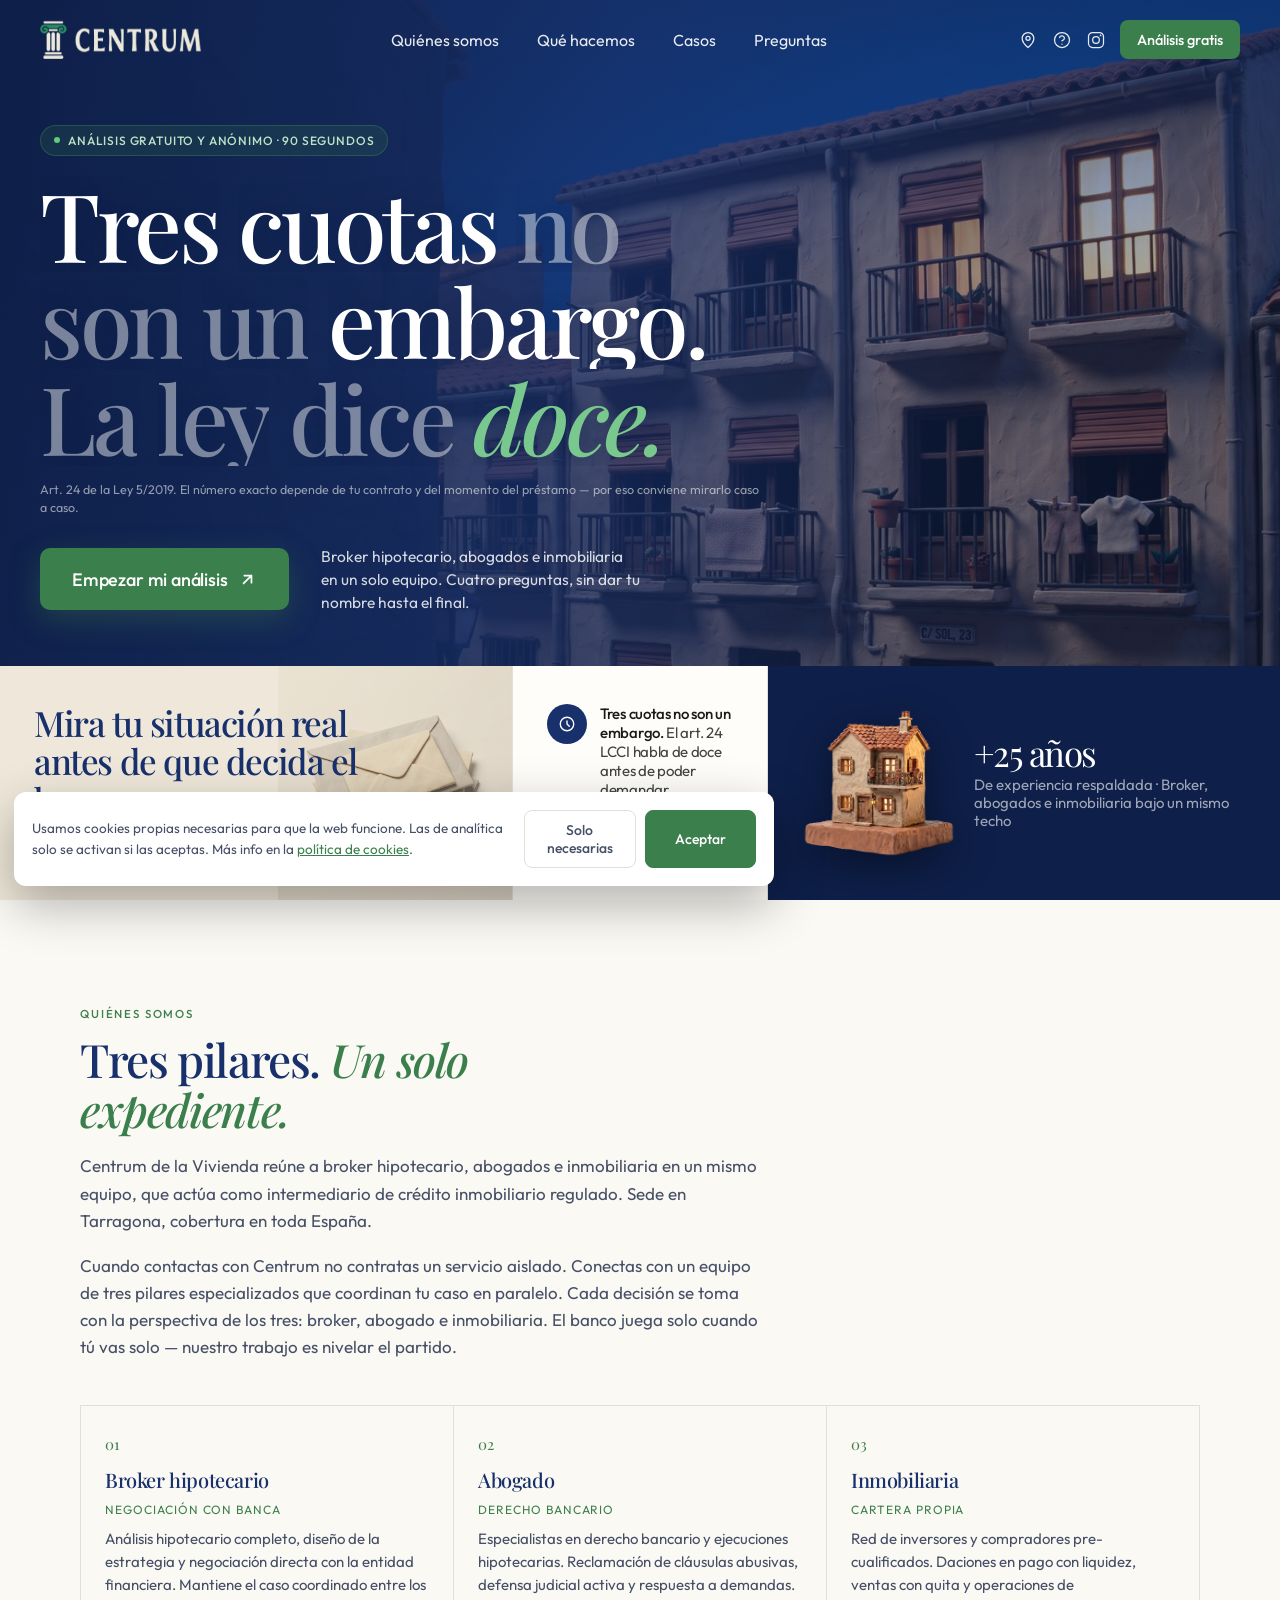
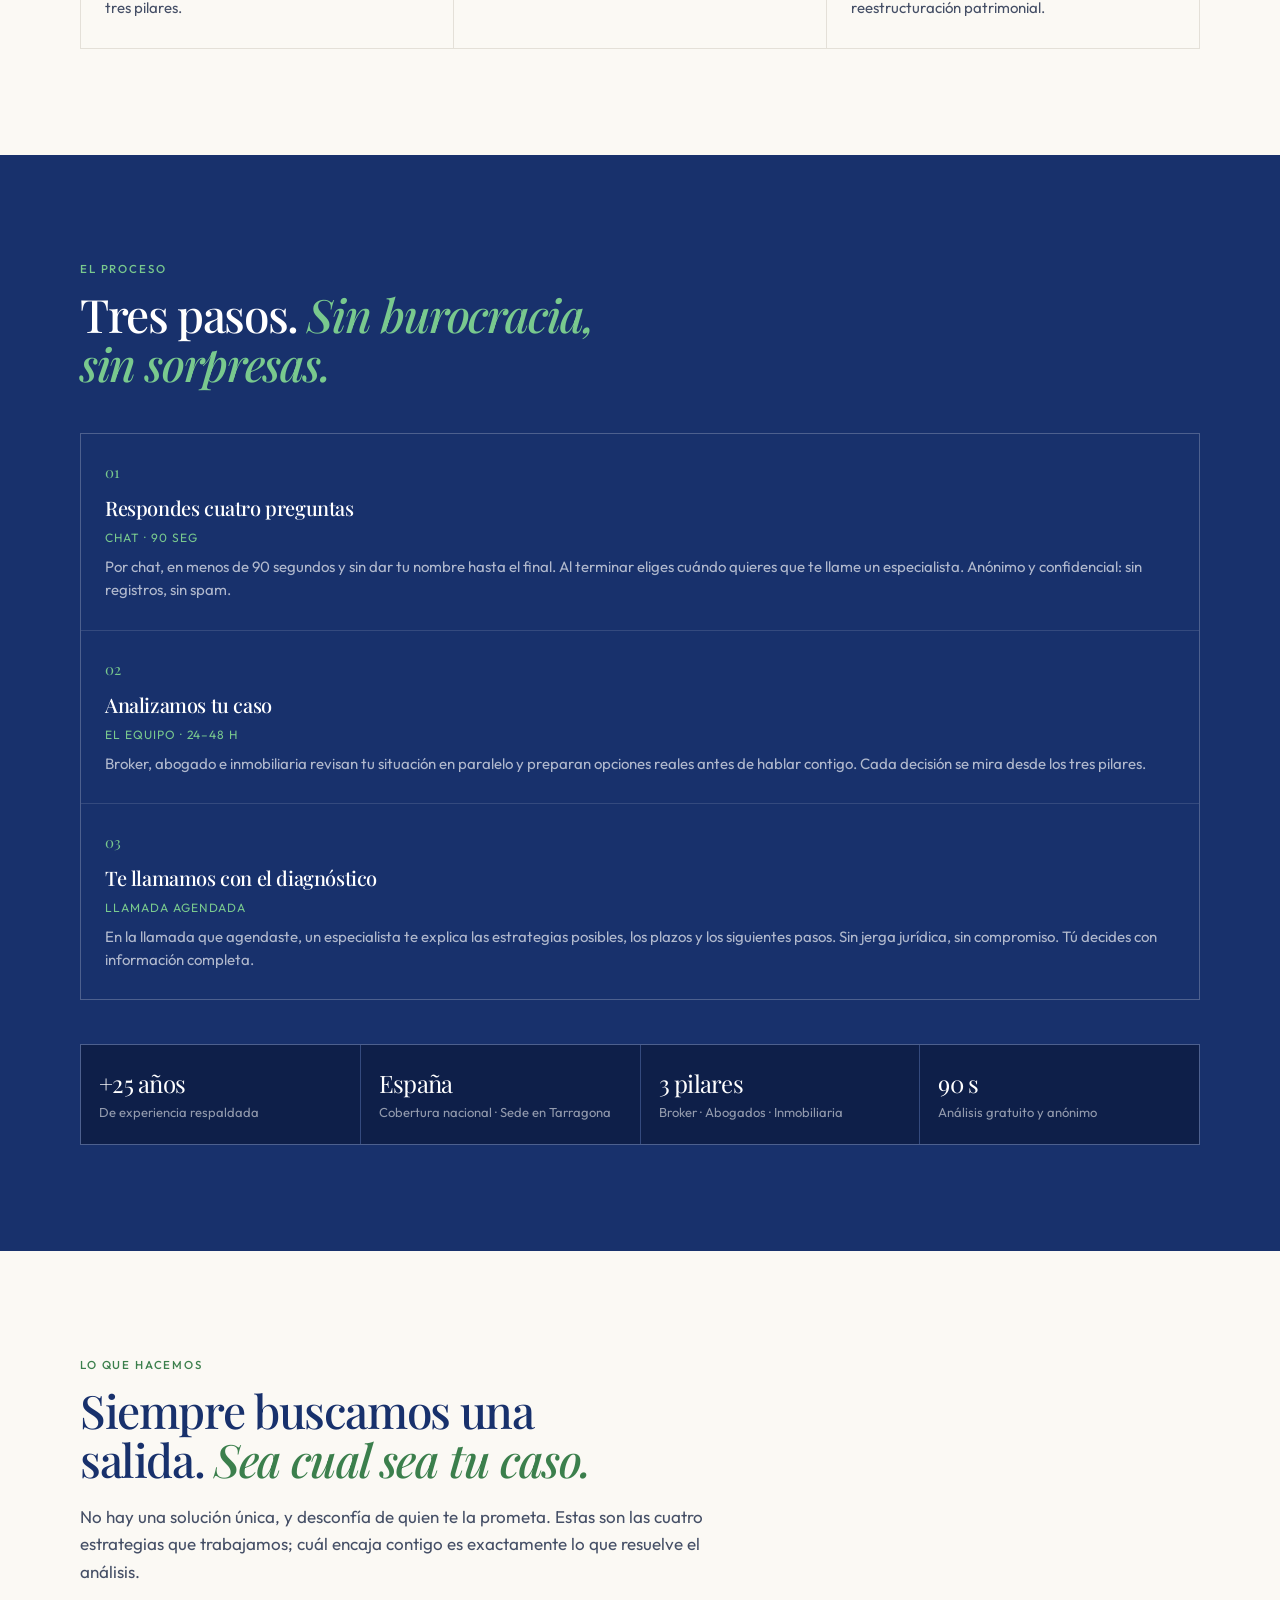
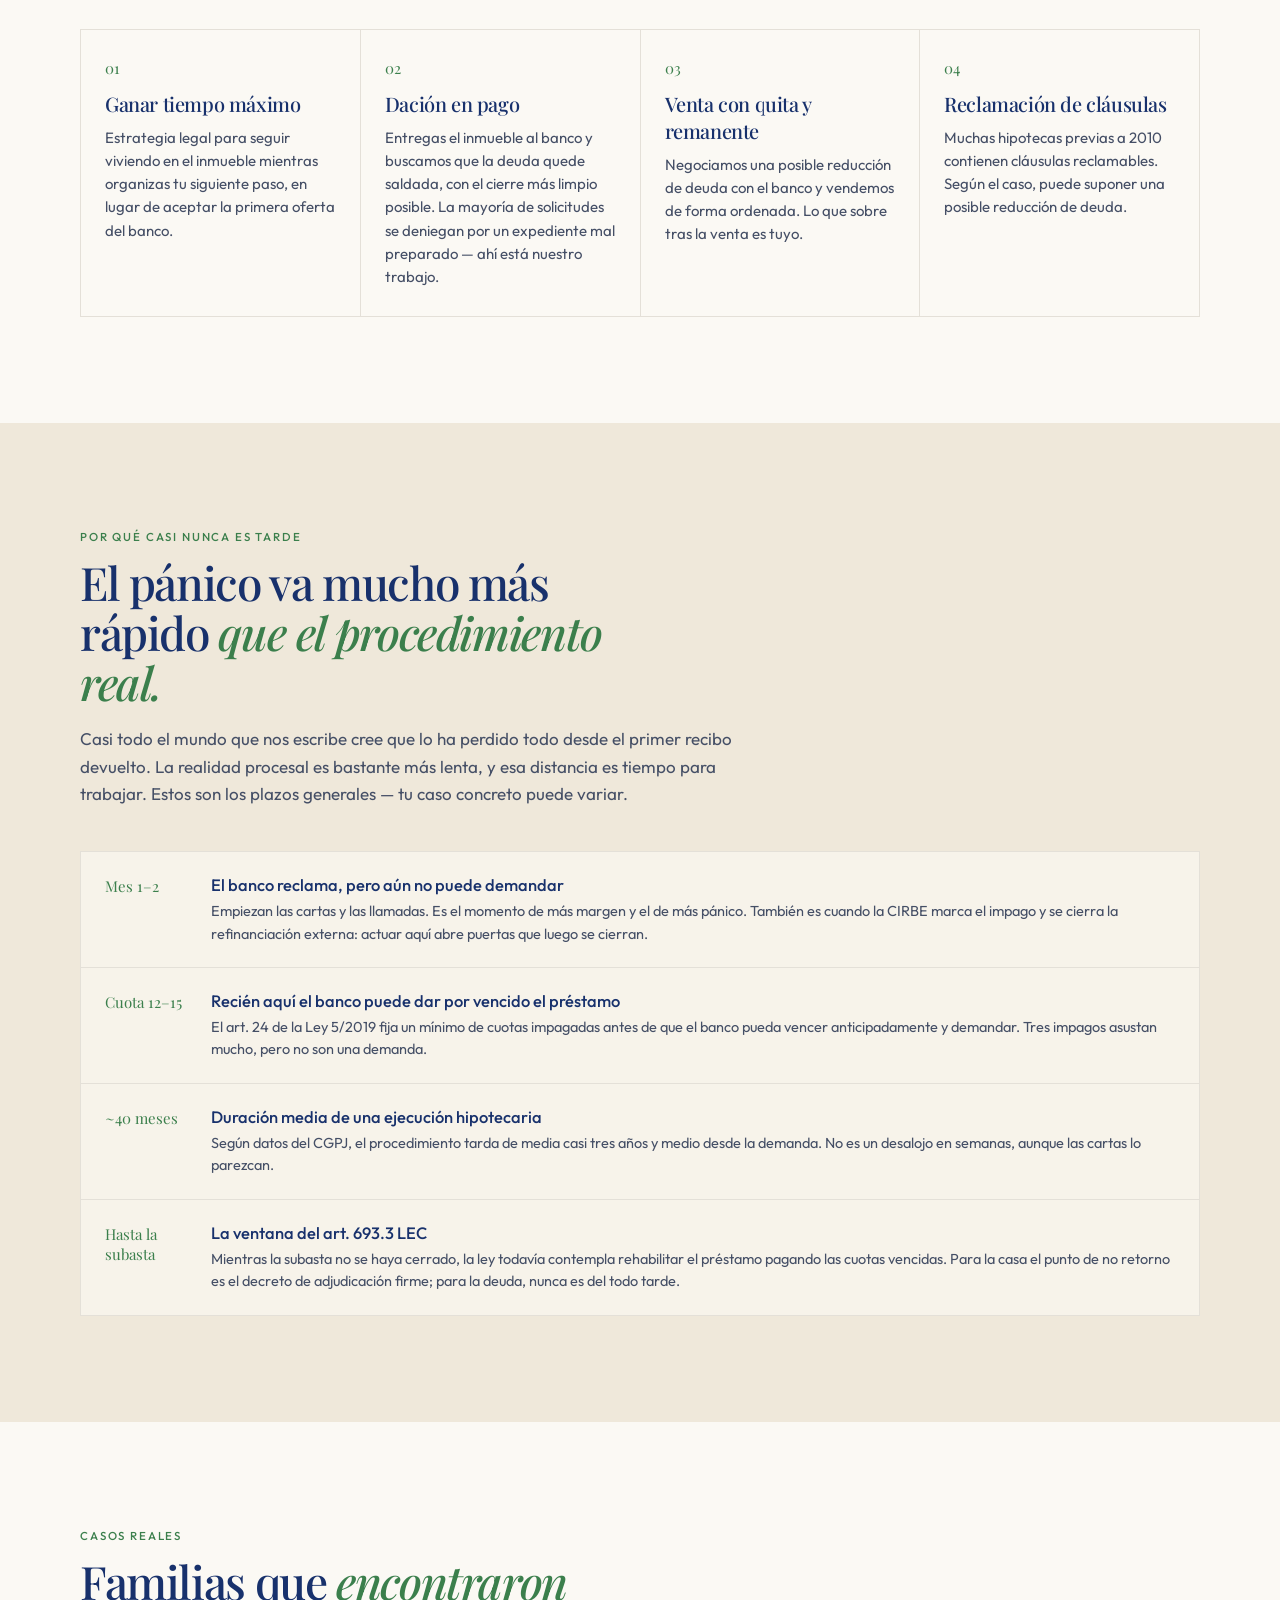
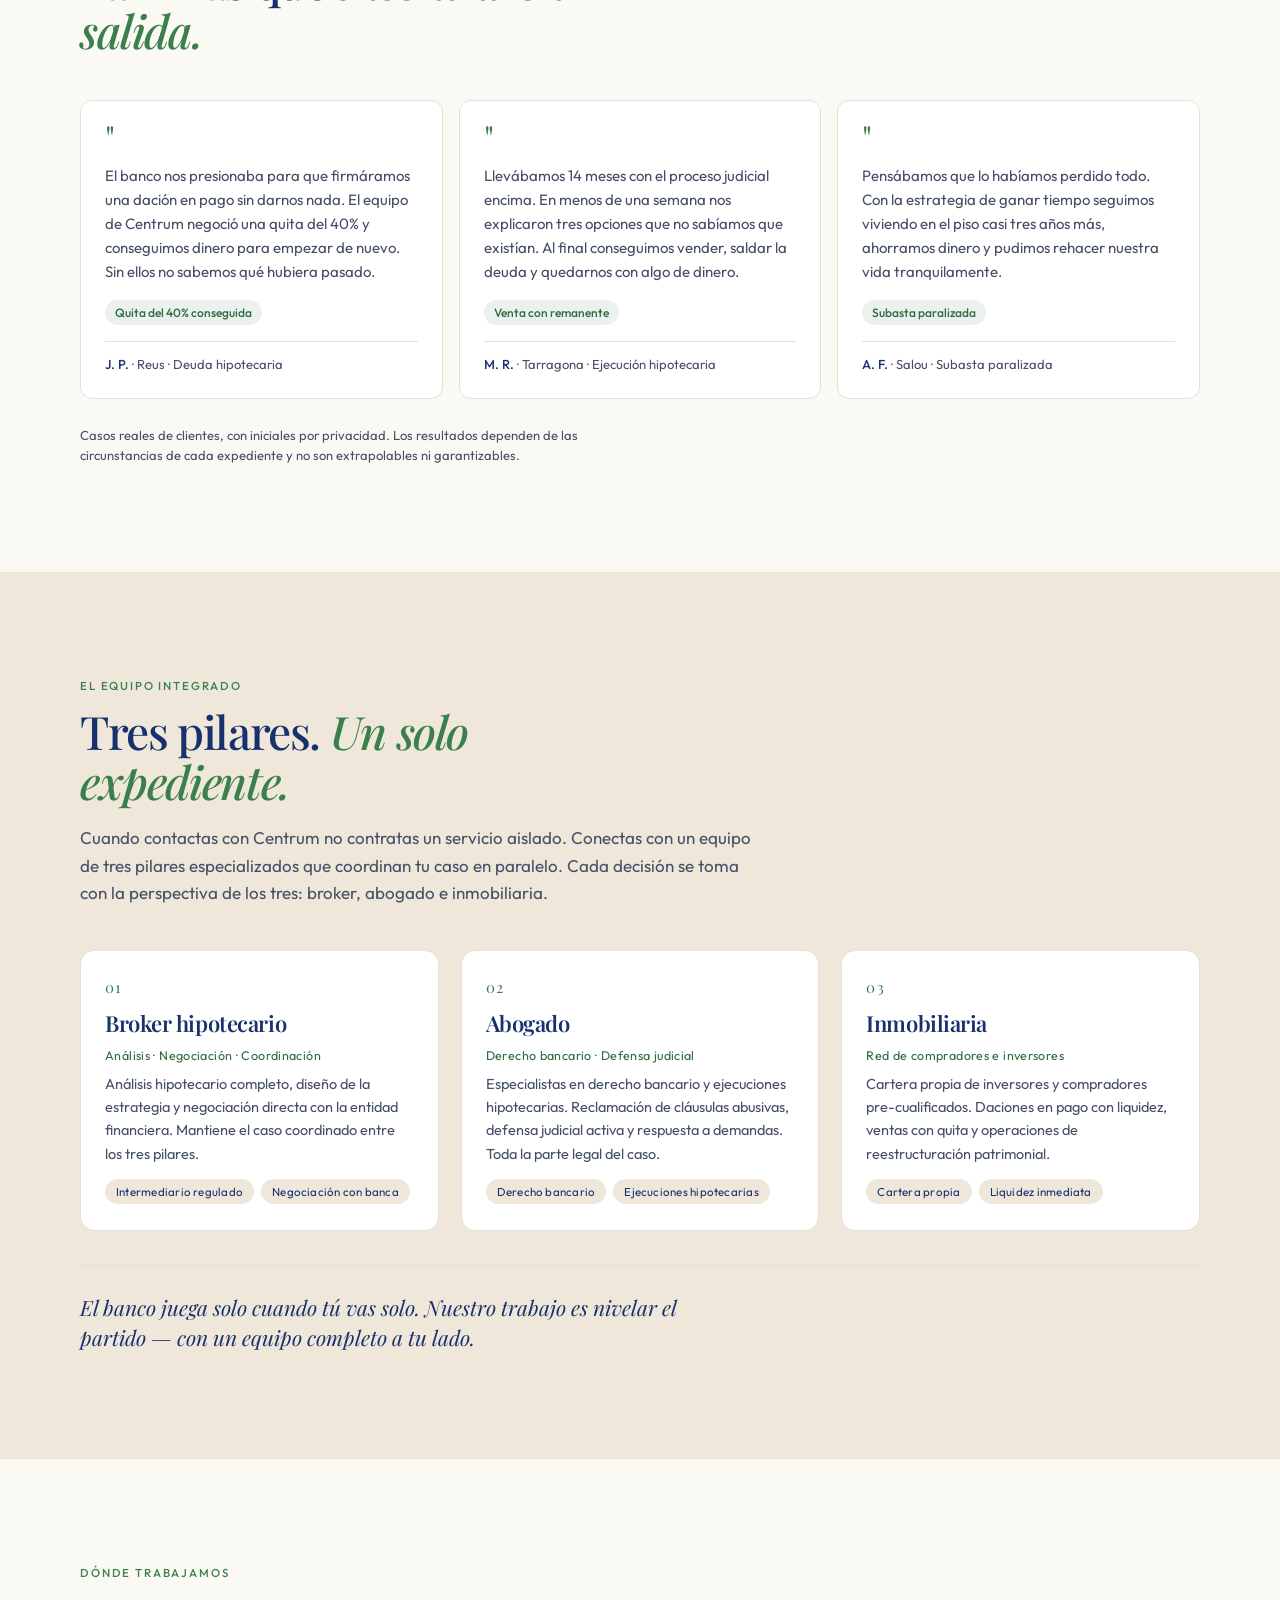
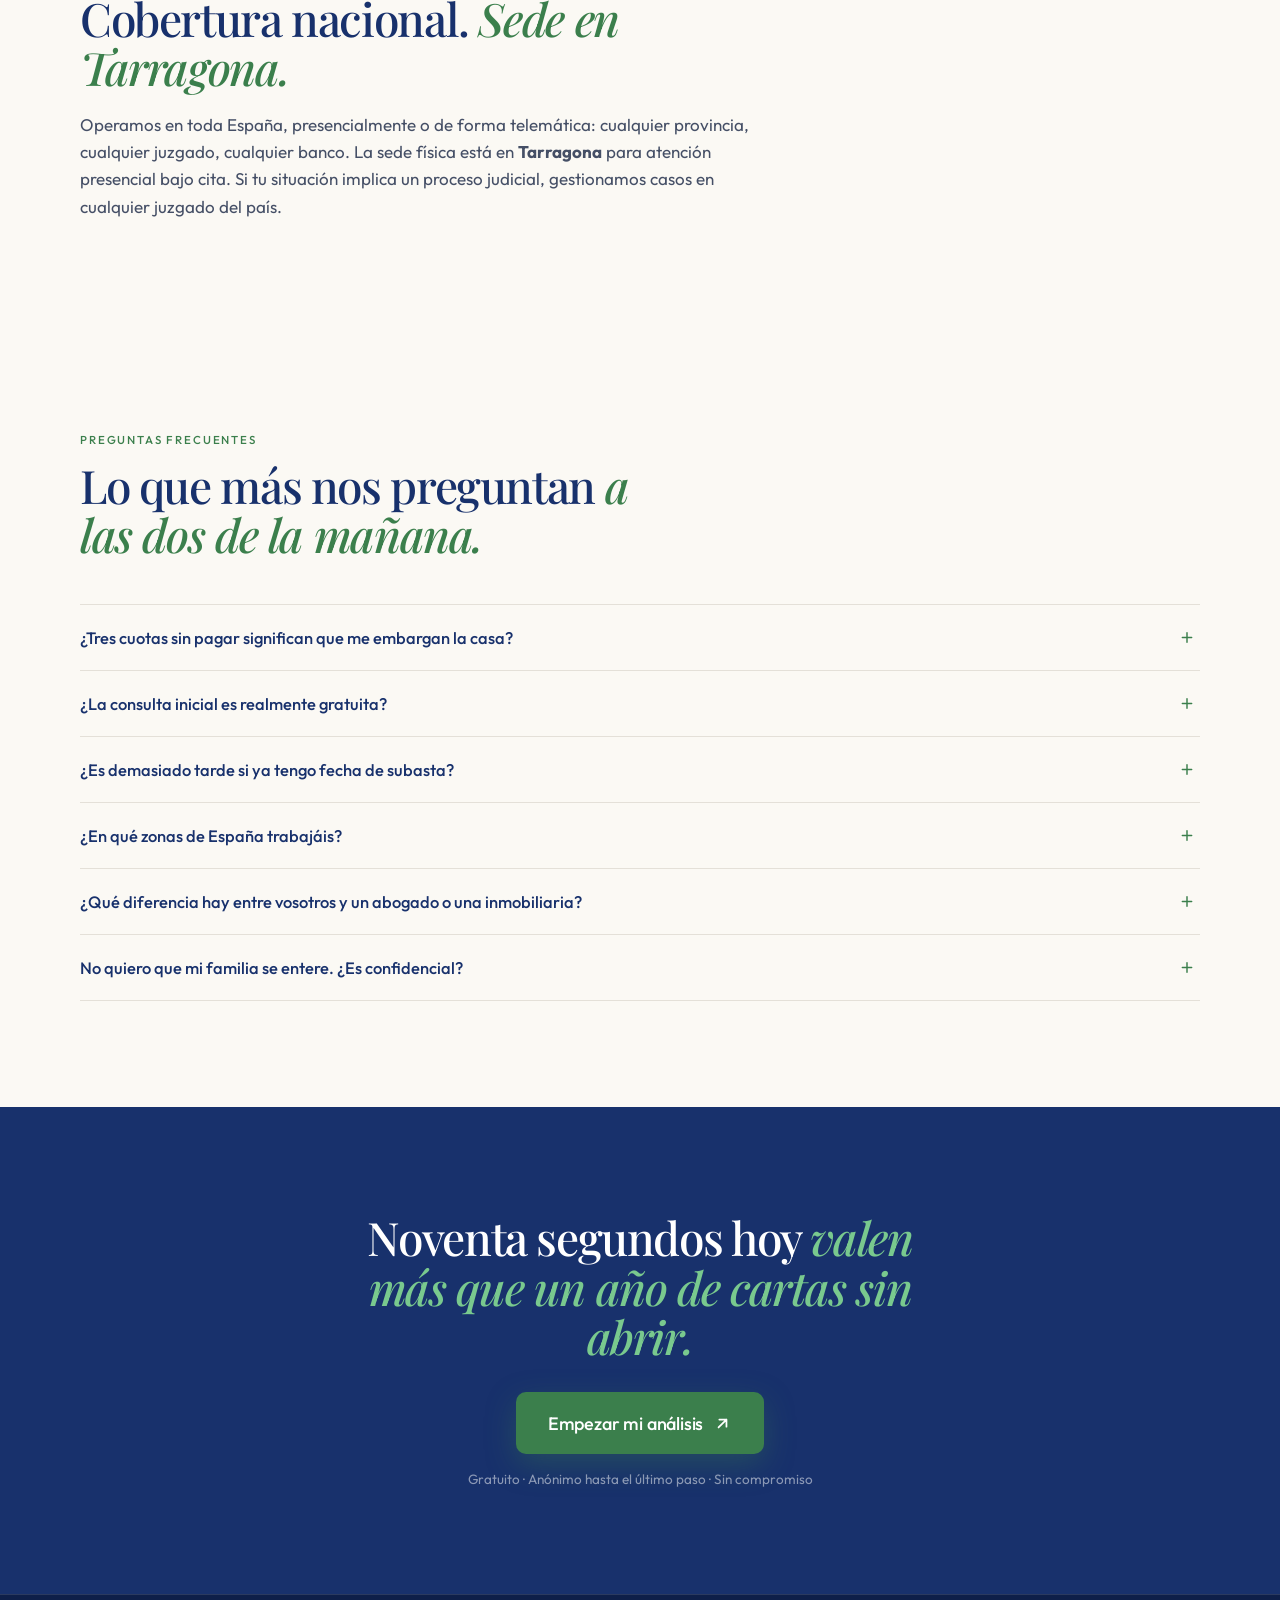
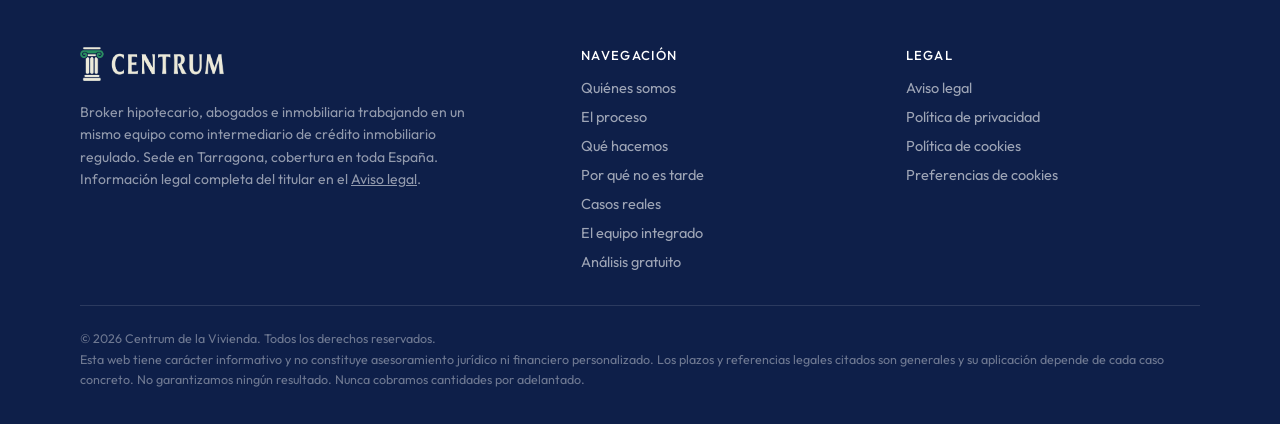
==== commit 820b8fa3: "Añade boton de Instagram (@centrum_vivienda) en el nav y en el menu movil" ====
--- a/index.html
+++ b/index.html
@@ -159,6 +159,8 @@
       display:none; align-items:center; text-decoration:none; transition: color .2s;
     }
     .nav-ico:hover { color:#fff; }
+    .nav-ico-ig { display:flex; }   /* IG visible siempre, tambien en movil */
+    .nav-ico-ig:hover { color:#E1306C; }   /* tinte instagram al hover */
     .nav-avatar {
       width:32px; height:32px; border-radius:50%; object-fit:cover; display:none;
       border:1.5px solid rgba(255,255,255,.35); background: var(--navy-lt);
@@ -495,6 +497,9 @@
       <a class="nav-ico" href="#faq" aria-label="Preguntas frecuentes">
         <svg width="20" height="20" fill="none" viewBox="0 0 24 24" stroke="currentColor" stroke-width="1.5"><path stroke-linecap="round" stroke-linejoin="round" d="M9.1 9a3 3 0 015.8 1c0 2-3 3-3 3M12 17h.01M21 12a9 9 0 11-18 0 9 9 0 0118 0z"/></svg>
       </a>
+      <a class="nav-ico nav-ico-ig" href="https://instagram.com/centrum_vivienda" target="_blank" rel="noopener" aria-label="Síguenos en Instagram">
+        <svg width="20" height="20" fill="none" viewBox="0 0 24 24" stroke="currentColor" stroke-width="1.5"><rect x="3" y="3" width="18" height="18" rx="5" ry="5"/><circle cx="12" cy="12" r="4"/><circle cx="17.5" cy="6.5" r="1" fill="currentColor" stroke="none"/></svg>
+      </a>
       <img class="nav-avatar" src="assets/asesor-avatar.png" alt="El Asesor de Centrum" onerror="this.style.display='none'" />
       <a class="nav-cta" href="/analisis/">Análisis gratis</a>
       <button class="burger" onclick="toggleMenu(true)" aria-label="Abrir menú">
@@ -511,6 +516,10 @@
     <a href="#que-hacemos" onclick="toggleMenu(false)">Qué hacemos</a>
     <a href="#casos" onclick="toggleMenu(false)">Casos</a>
     <a href="#faq" onclick="toggleMenu(false)">Preguntas</a>
+    <a href="https://instagram.com/centrum_vivienda" target="_blank" rel="noopener" onclick="toggleMenu(false)" style="color:rgba(255,255,255,.72);font-size:18px;display:inline-flex;align-items:center;gap:10px">
+      <svg width="20" height="20" fill="none" viewBox="0 0 24 24" stroke="currentColor" stroke-width="1.5"><rect x="3" y="3" width="18" height="18" rx="5" ry="5"/><circle cx="12" cy="12" r="4"/><circle cx="17.5" cy="6.5" r="1" fill="currentColor" stroke="none"/></svg>
+      Instagram
+    </a>
     <a href="/analisis/" style="color:#79C98E">Empezar análisis →</a>
   </div>
 
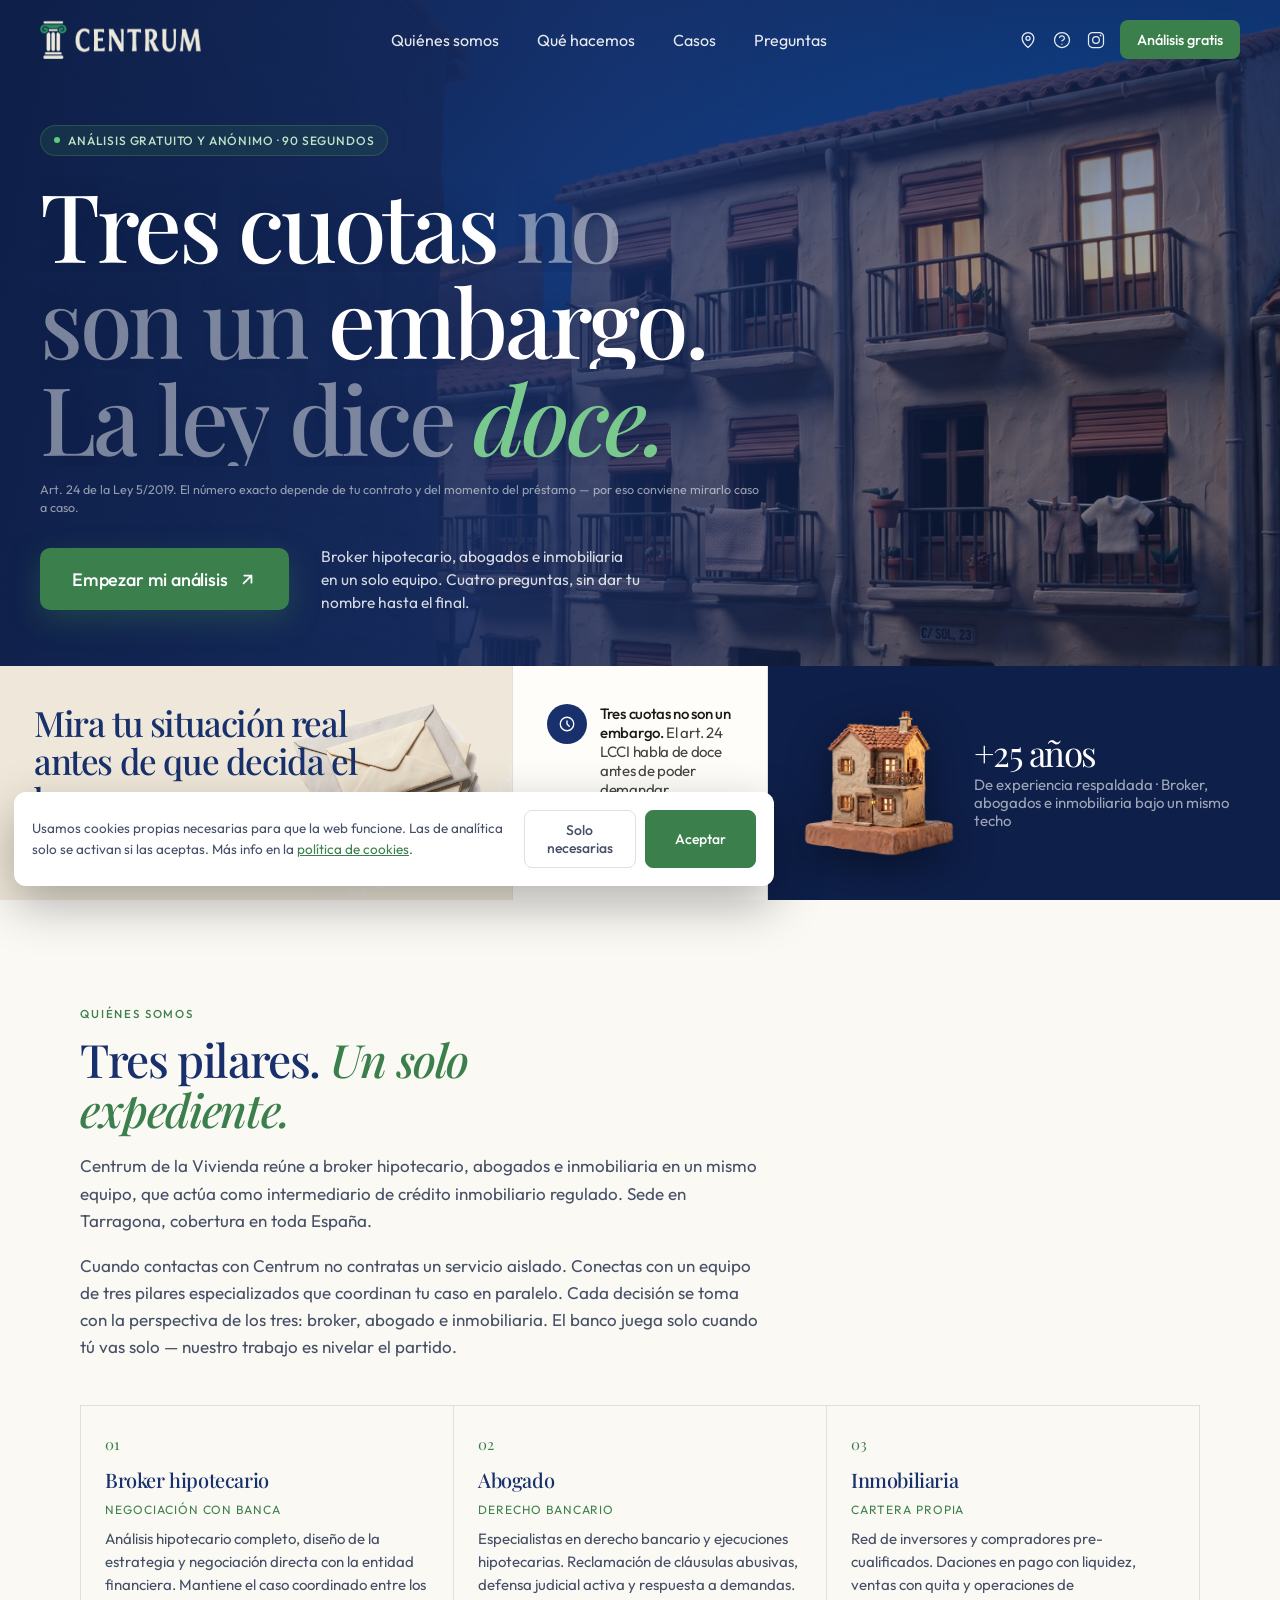
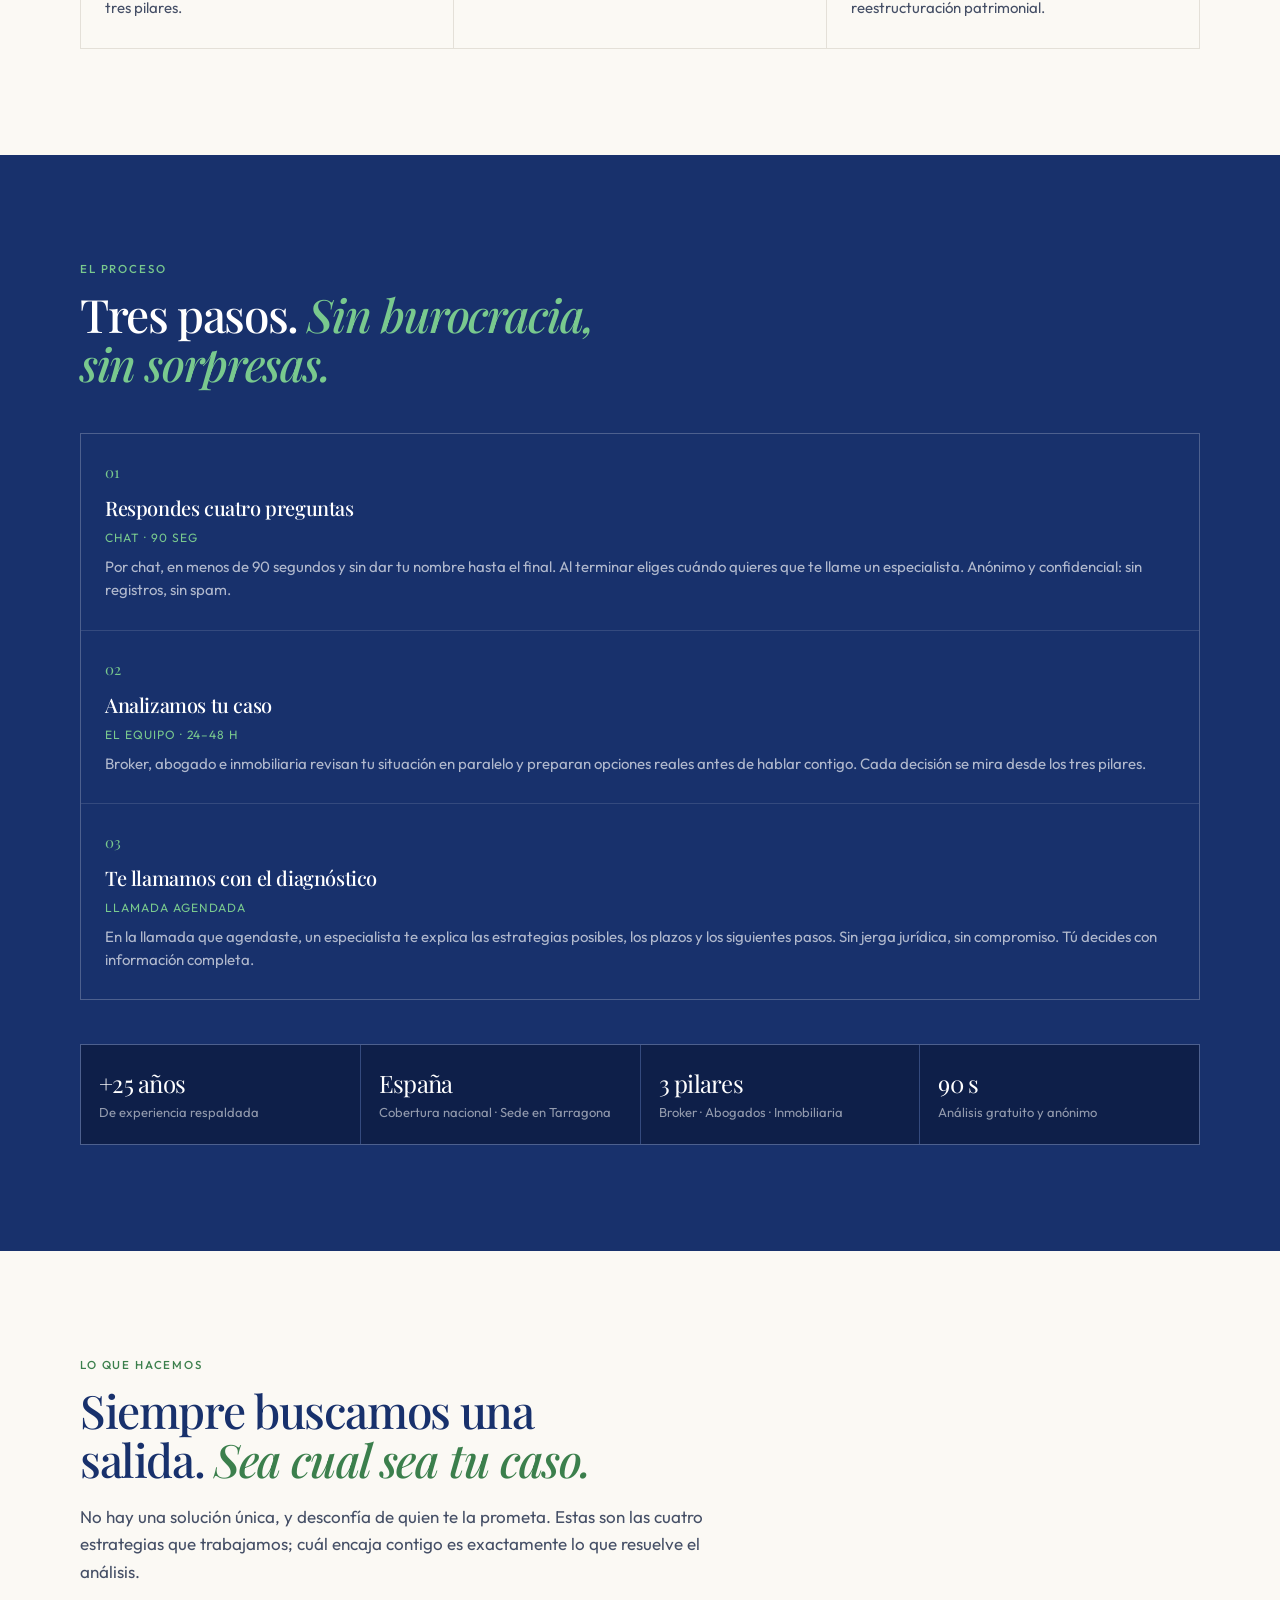
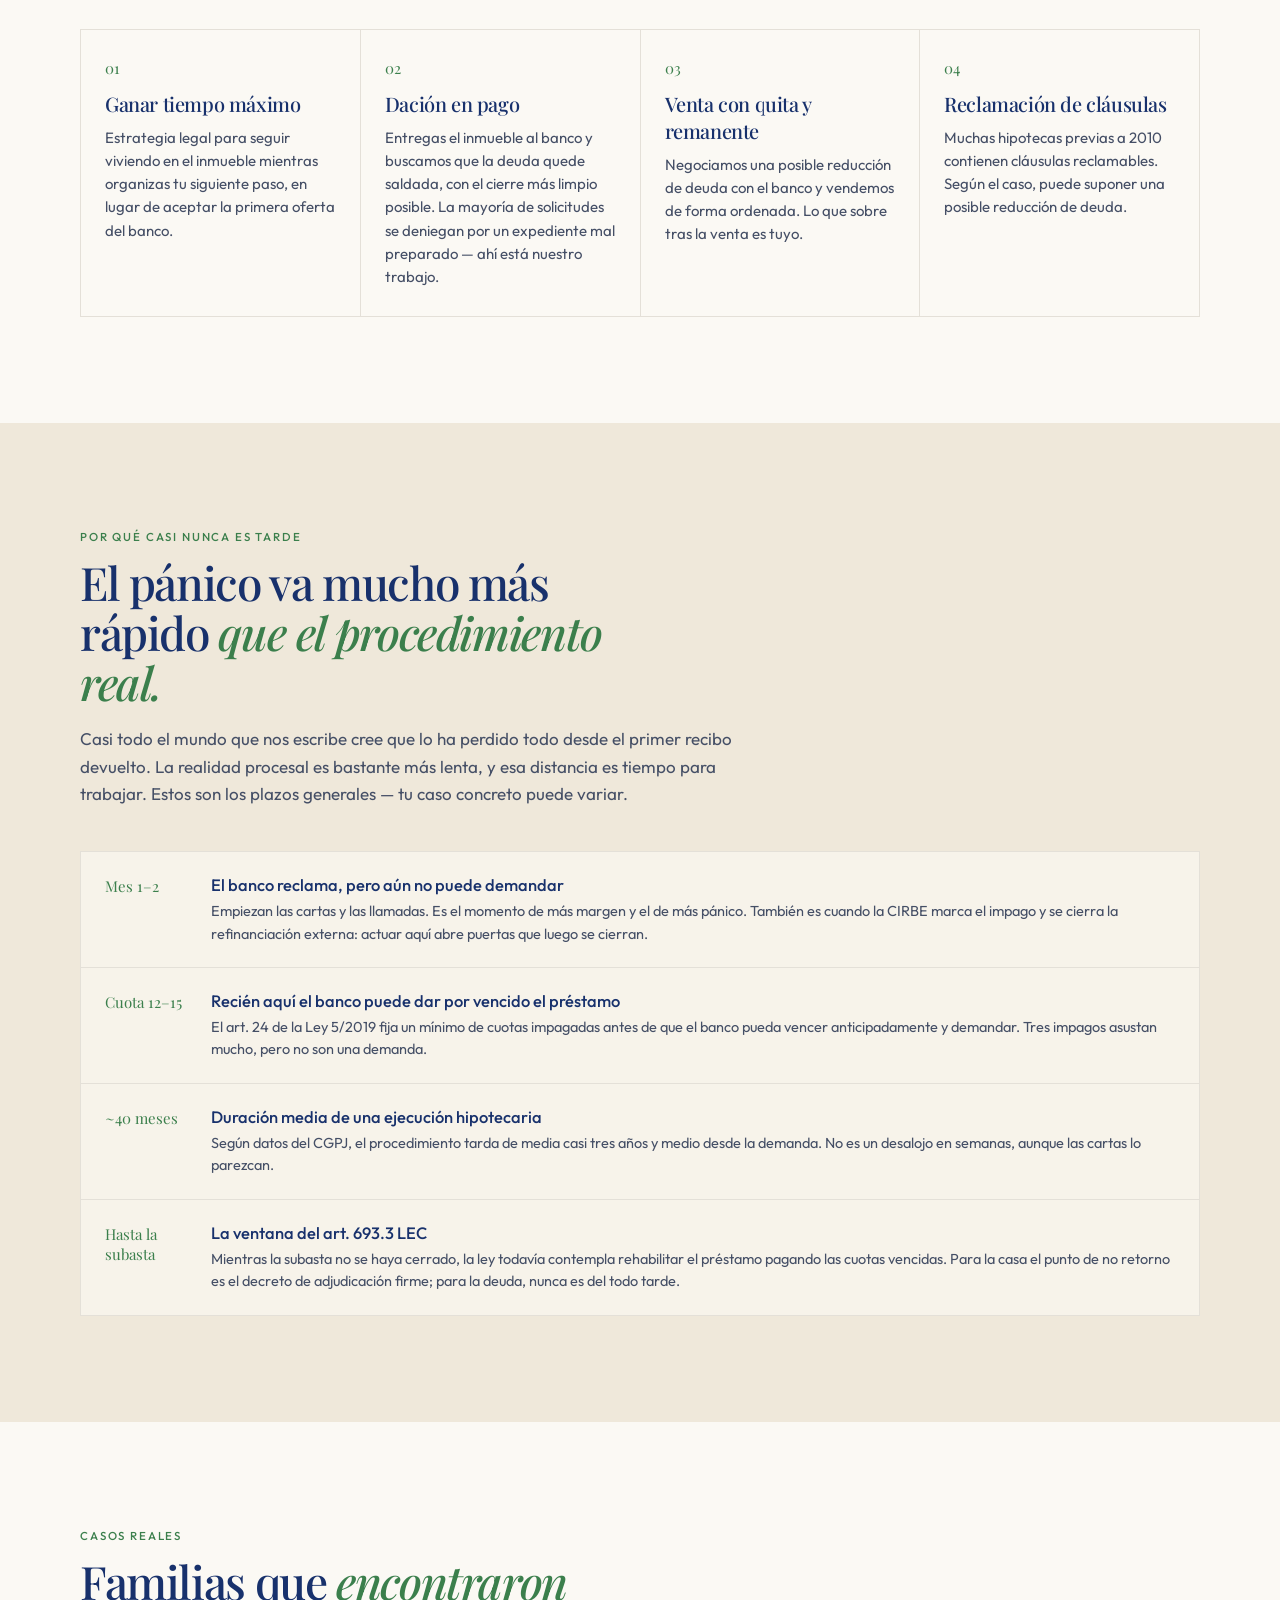
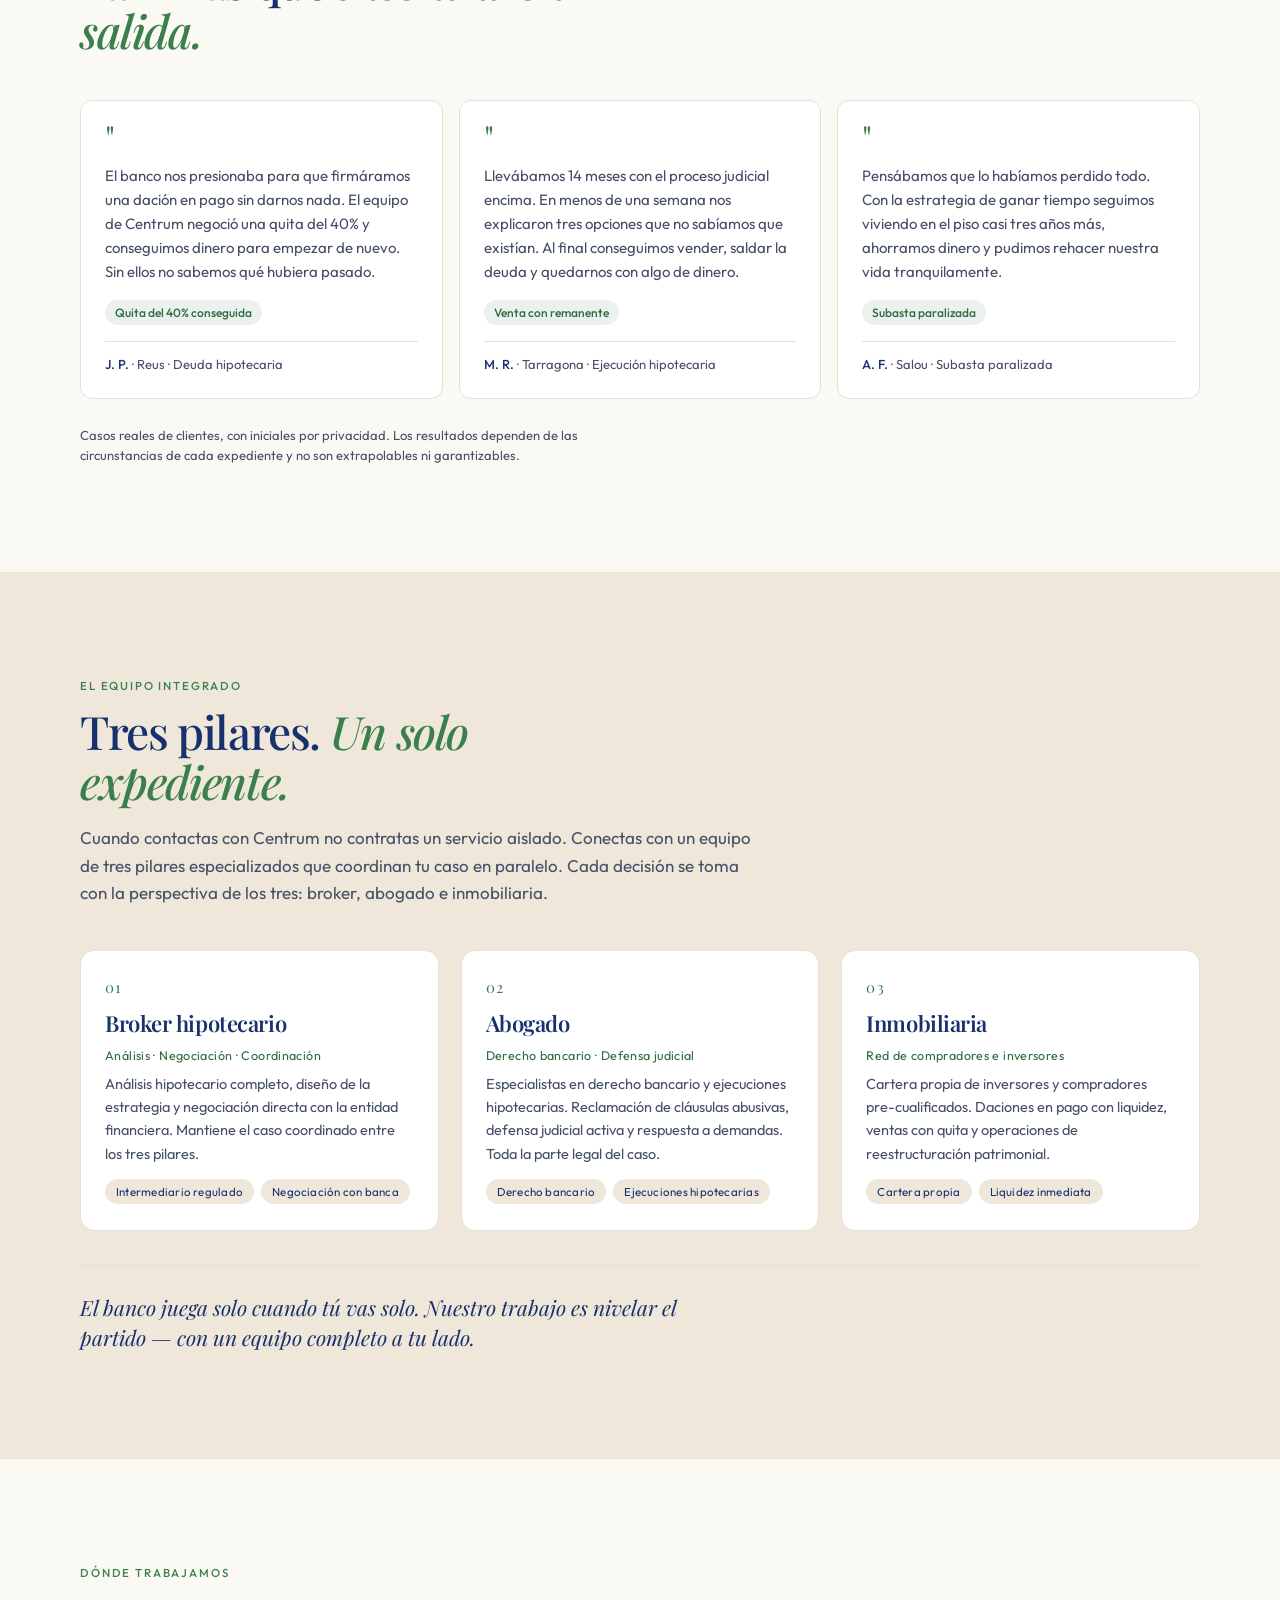
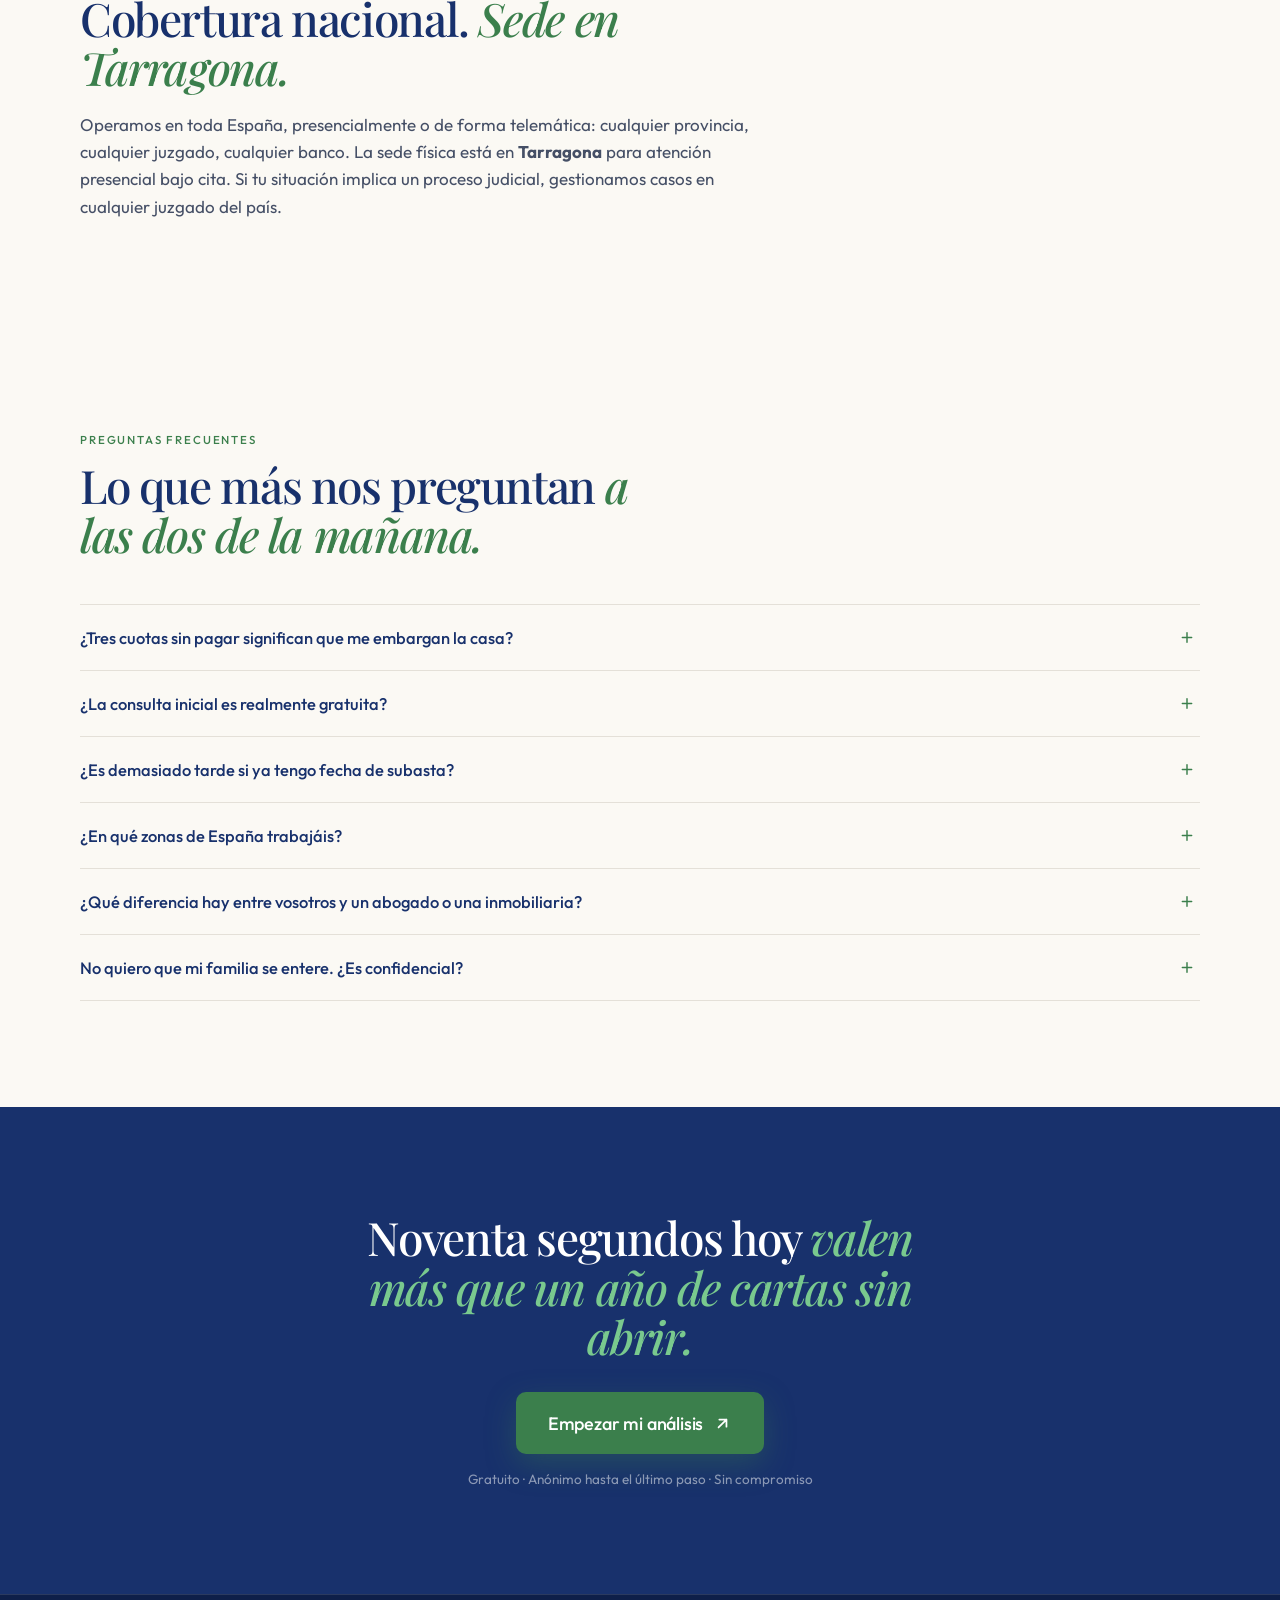
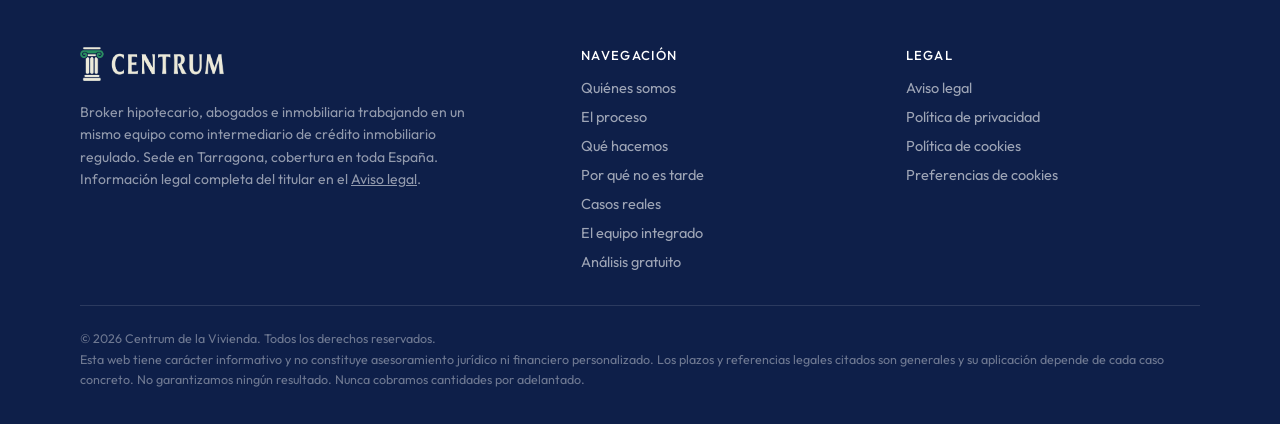
==== commit 64f69664: "Panel-deco con fondo transparente (sobres fundidos con crema) + menu movil pro (logo, jerarquia, CTA" ====
--- a/index.html
+++ b/index.html
@@ -172,13 +172,72 @@
     }
     .nav-cta:hover { background:var(--green-dk); transform: translateY(-1px); }
     .burger { background:none; border:none; color:#fff; cursor:pointer; padding:4px; display:flex; }
+    /* ── Menú móvil pro ── */
     .mobile-menu {
-      position:fixed; inset:0; background:rgba(14,31,73,.96); z-index:30;
-      display:none; flex-direction:column; align-items:center; justify-content:center; gap:26px;
-    }
-    .mobile-menu.open { display:flex; }
-    .mobile-menu a { color:#fff; font-size:24px; text-decoration:none; font-family:'Playfair Display',serif; }
-    .mobile-close { position:absolute; top:18px; right:18px; background:none; border:none; color:#fff; cursor:pointer; }
+      position:fixed; inset:0; z-index:30; display:none; flex-direction:column;
+      padding: 22px 26px 32px;
+      background: linear-gradient(165deg, rgba(14,31,73,.97) 0%, rgba(8,18,45,.99) 100%);
+      backdrop-filter: blur(24px) saturate(140%);
+      -webkit-backdrop-filter: blur(24px) saturate(140%);
+      overflow-y: auto;
+    }
+    .mobile-menu.open { display:flex; animation: fadeIn .28s var(--ease) both; }
+    .mobile-menu-top {
+      display:flex; align-items:center; justify-content:space-between; margin-bottom: 40px;
+    }
+    .mobile-menu-top img { height:34px; width:auto; }
+    .mobile-close {
+      background:rgba(255,255,255,.06); border:1px solid rgba(255,255,255,.14);
+      color:#fff; cursor:pointer; width:42px; height:42px; border-radius:50%;
+      display:flex; align-items:center; justify-content:center; transition: background .2s;
+    }
+    .mobile-close:hover { background:rgba(255,255,255,.12); }
+    .mm-label {
+      font-size:11px; font-weight:500; letter-spacing:.18em; text-transform:uppercase;
+      color: var(--green-lt); margin-bottom:14px;
+    }
+    .mm-links { display:flex; flex-direction:column; margin-bottom: 32px; }
+    .mm-link {
+      display:flex; align-items:center; justify-content:space-between;
+      color:#fff; text-decoration:none; font-family:'Playfair Display',serif; font-weight:500;
+      font-size:26px; letter-spacing:-0.02em; padding: 18px 0;
+      border-bottom: 1px solid rgba(255,255,255,.08);
+      transition: color .2s, padding .25s var(--ease);
+    }
+    .mm-link:hover, .mm-link:focus { color: var(--green-lt); padding-left: 6px; }
+    .mm-link .mm-arrow { opacity:.4; font-size:22px; transition: opacity .2s, transform .25s var(--ease); }
+    .mm-link:hover .mm-arrow { opacity:1; transform: translateX(4px); }
+    .mm-cta {
+      display:flex; align-items:center; justify-content:center; gap:10px;
+      background: var(--green); color:#fff; text-decoration:none;
+      border-radius:12px; padding: 18px 22px; margin-bottom: 28px;
+      font-family:'Outfit',sans-serif; font-size:17px; font-weight:500; letter-spacing:-0.01em;
+      box-shadow: 0 14px 34px rgba(59,127,76,.4);
+      transition: background .2s, transform .2s;
+    }
+    .mm-cta:hover { background: var(--green-dk); transform: translateY(-1px); }
+    .mm-social {
+      display:flex; align-items:center; gap:14px; padding: 16px 0;
+      border-top: 1px solid rgba(255,255,255,.08);
+      border-bottom: 1px solid rgba(255,255,255,.08);
+      color: rgba(255,255,255,.85); text-decoration:none;
+      transition: color .2s;
+    }
+    .mm-social:hover { color: #E1306C; }
+    .mm-social-ico {
+      width:44px; height:44px; border-radius:50%;
+      background: rgba(255,255,255,.07); border:1px solid rgba(255,255,255,.14);
+      display:flex; align-items:center; justify-content:center; flex:none;
+    }
+    .mm-social-txt { display:flex; flex-direction:column; gap:2px; }
+    .mm-social-h { font-family:'Outfit',sans-serif; font-size:15px; font-weight:500; color:#fff; }
+    .mm-social-s { font-size:13px; color: rgba(255,255,255,.55); }
+    .mm-foot {
+      margin-top:auto; padding-top: 26px;
+      display:flex; flex-direction:column; gap:10px;
+    }
+    .mm-foot-item { display:flex; align-items:center; gap:10px; color: rgba(255,255,255,.62); font-size:13.5px; }
+    .mm-foot-item svg { flex:none; color: var(--green-lt); }
 
     /* ── Contenido hero ── */
     .hero-main { flex:1; display:flex; flex-direction:column; justify-content:center; position:relative; z-index:10; padding: 22px 20px 30px; }
@@ -252,7 +311,7 @@
       align-self:flex-start; position:relative; z-index:2; transition: gap .25s var(--ease);
     }
     .p1-link:hover { gap:13px; }
-    .p1-deco { position:absolute; right:0; bottom:0; height:100%; width:auto; z-index:1; mix-blend-mode: multiply; opacity:.85; }
+    .p1-deco { position:absolute; right:0; bottom:0; height:100%; width:auto; z-index:1; opacity:.95; }
 
     .p2 { background: #FEFDF9; min-height:180px; border-top:1px solid var(--rule); border-bottom:1px solid var(--rule); }
     .p2-stage { position:relative; flex:1; min-height:118px; }
@@ -509,18 +568,46 @@
   </nav>
 
   <div class="mobile-menu" id="mobileMenu">
-    <button class="mobile-close" onclick="toggleMenu(false)" aria-label="Cerrar menú">
-      <svg width="28" height="28" fill="none" viewBox="0 0 24 24" stroke="currentColor" stroke-width="1.8"><path stroke-linecap="round" d="M6 6l12 12M18 6L6 18"/></svg>
-    </button>
-    <a href="#quienes" onclick="toggleMenu(false)">Quiénes somos</a>
-    <a href="#que-hacemos" onclick="toggleMenu(false)">Qué hacemos</a>
-    <a href="#casos" onclick="toggleMenu(false)">Casos</a>
-    <a href="#faq" onclick="toggleMenu(false)">Preguntas</a>
-    <a href="https://instagram.com/centrum_vivienda" target="_blank" rel="noopener" onclick="toggleMenu(false)" style="color:rgba(255,255,255,.72);font-size:18px;display:inline-flex;align-items:center;gap:10px">
-      <svg width="20" height="20" fill="none" viewBox="0 0 24 24" stroke="currentColor" stroke-width="1.5"><rect x="3" y="3" width="18" height="18" rx="5" ry="5"/><circle cx="12" cy="12" r="4"/><circle cx="17.5" cy="6.5" r="1" fill="currentColor" stroke="none"/></svg>
-      Instagram
+    <div class="mobile-menu-top">
+      <img src="assets/centrum-logo-trans.png" alt="Centrum de la Vivienda" />
+      <button class="mobile-close" onclick="toggleMenu(false)" aria-label="Cerrar menú">
+        <svg width="20" height="20" fill="none" viewBox="0 0 24 24" stroke="currentColor" stroke-width="1.8"><path stroke-linecap="round" d="M6 6l12 12M18 6L6 18"/></svg>
+      </button>
+    </div>
+
+    <div class="mm-label">Navegación</div>
+    <div class="mm-links">
+      <a class="mm-link" href="#quienes" onclick="toggleMenu(false)">Quiénes somos <span class="mm-arrow">→</span></a>
+      <a class="mm-link" href="#que-hacemos" onclick="toggleMenu(false)">Qué hacemos <span class="mm-arrow">→</span></a>
+      <a class="mm-link" href="#casos" onclick="toggleMenu(false)">Casos <span class="mm-arrow">→</span></a>
+      <a class="mm-link" href="#faq" onclick="toggleMenu(false)">Preguntas <span class="mm-arrow">→</span></a>
+    </div>
+
+    <a class="mm-cta" href="/analisis/" onclick="toggleMenu(false)">
+      Empezar análisis gratis
+      <svg width="17" height="17" fill="none" viewBox="0 0 24 24" stroke="currentColor" stroke-width="2.4"><path stroke-linecap="round" stroke-linejoin="round" d="M7 17L17 7m0 0H8m9 0v9"/></svg>
     </a>
-    <a href="/analisis/" style="color:#79C98E">Empezar análisis →</a>
+
+    <a class="mm-social" href="https://instagram.com/centrum_vivienda" target="_blank" rel="noopener" onclick="toggleMenu(false)">
+      <span class="mm-social-ico">
+        <svg width="18" height="18" fill="none" viewBox="0 0 24 24" stroke="currentColor" stroke-width="1.5"><rect x="3" y="3" width="18" height="18" rx="5" ry="5"/><circle cx="12" cy="12" r="4"/><circle cx="17.5" cy="6.5" r="1" fill="currentColor" stroke="none"/></svg>
+      </span>
+      <span class="mm-social-txt">
+        <span class="mm-social-h">Instagram</span>
+        <span class="mm-social-s">@centrum_vivienda</span>
+      </span>
+    </a>
+
+    <div class="mm-foot">
+      <div class="mm-foot-item">
+        <svg width="14" height="14" fill="none" viewBox="0 0 24 24" stroke="currentColor" stroke-width="2.2"><path stroke-linecap="round" stroke-linejoin="round" d="M5 13l4 4L19 7"/></svg>
+        Análisis anónimo en 90 segundos
+      </div>
+      <div class="mm-foot-item">
+        <svg width="14" height="14" fill="none" viewBox="0 0 24 24" stroke="currentColor" stroke-width="2.2"><path stroke-linecap="round" stroke-linejoin="round" d="M5 13l4 4L19 7"/></svg>
+        Broker, abogados e inmobiliaria bajo un mismo techo
+      </div>
+    </div>
   </div>
 
   <!-- ══ HERO ══ -->
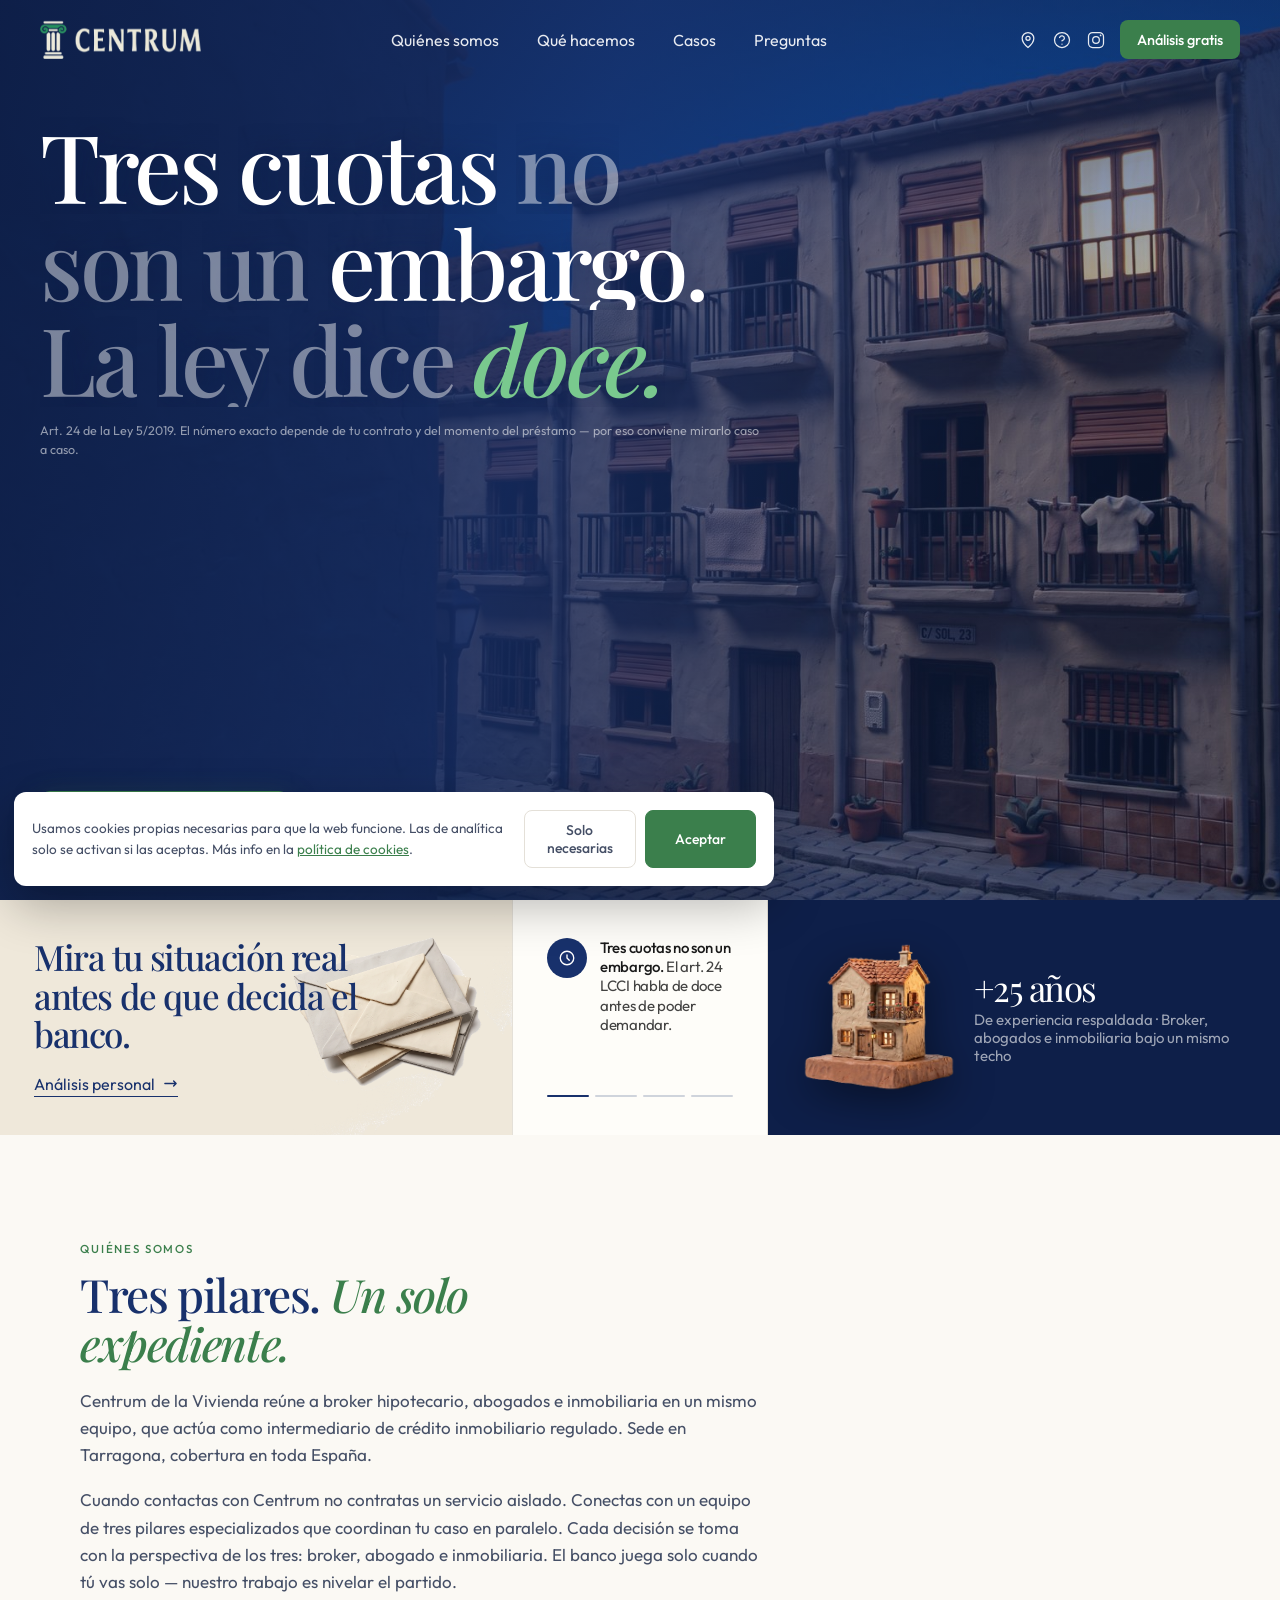
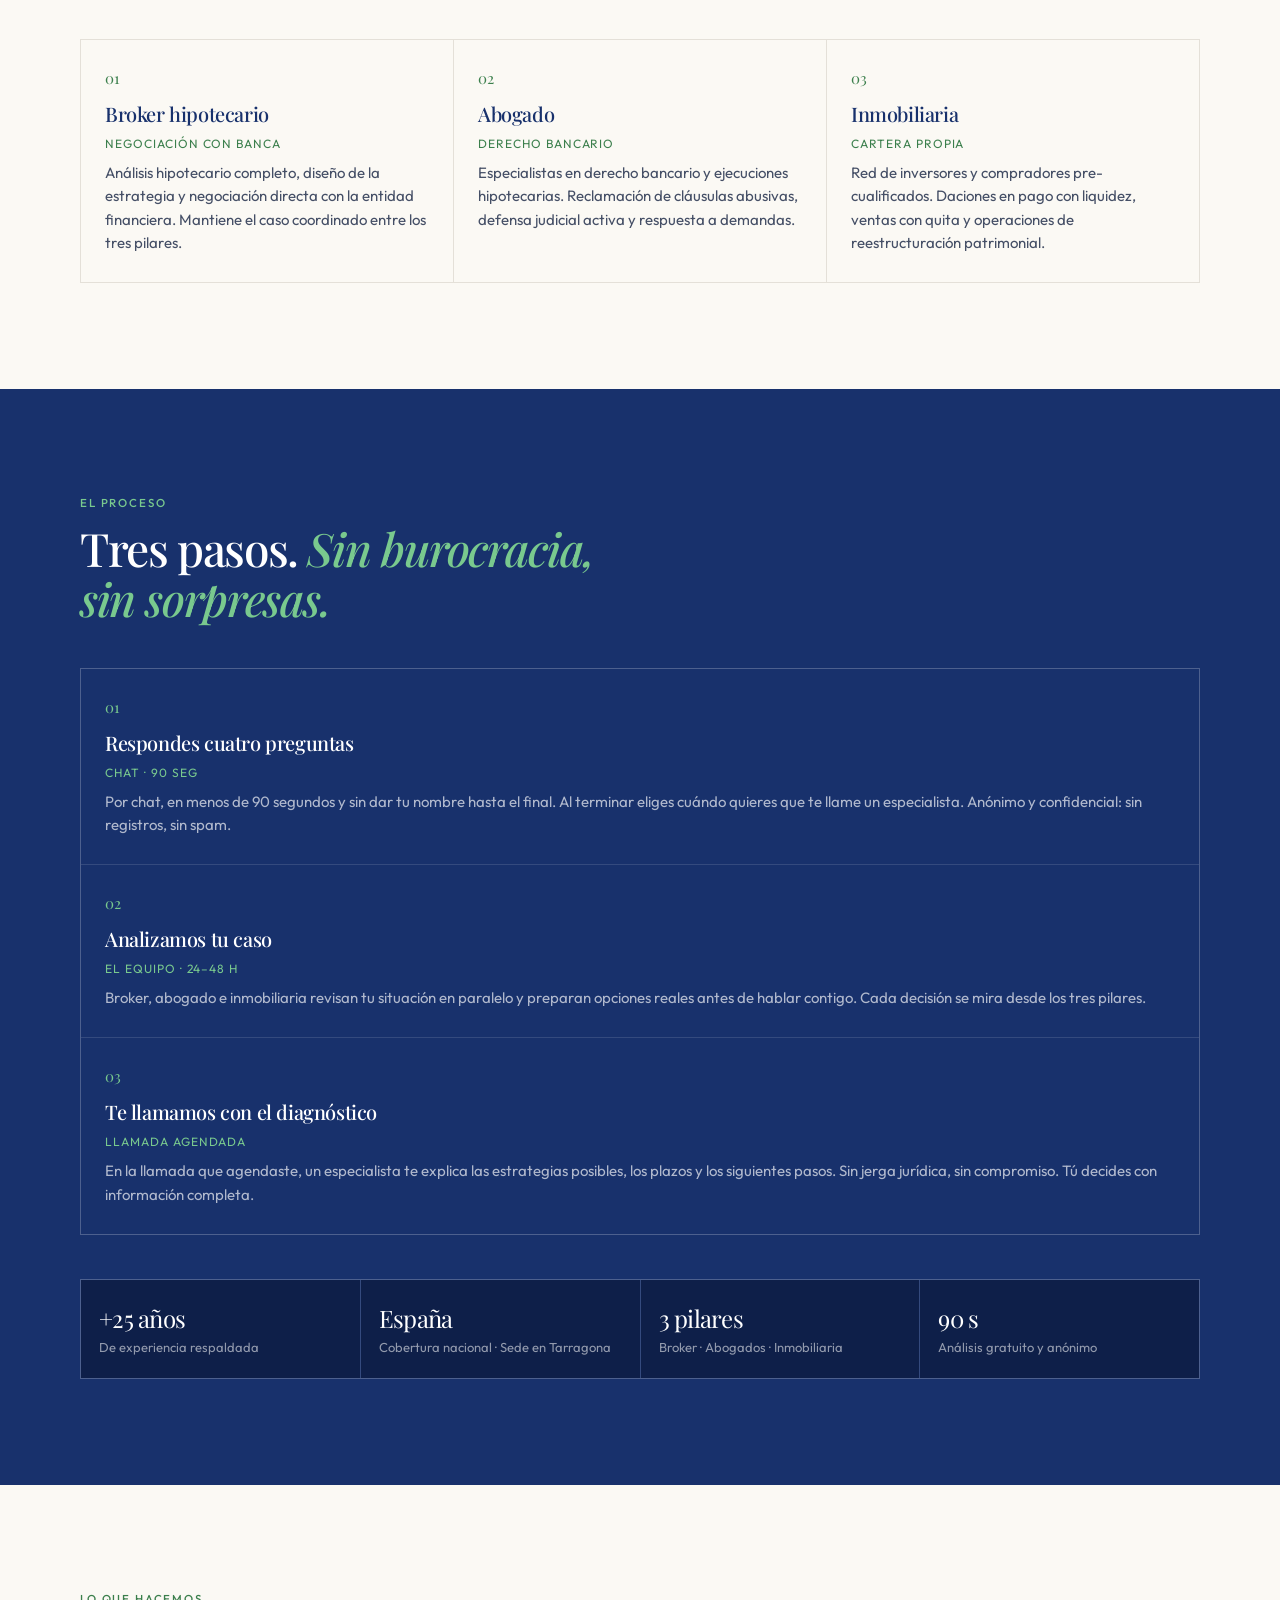
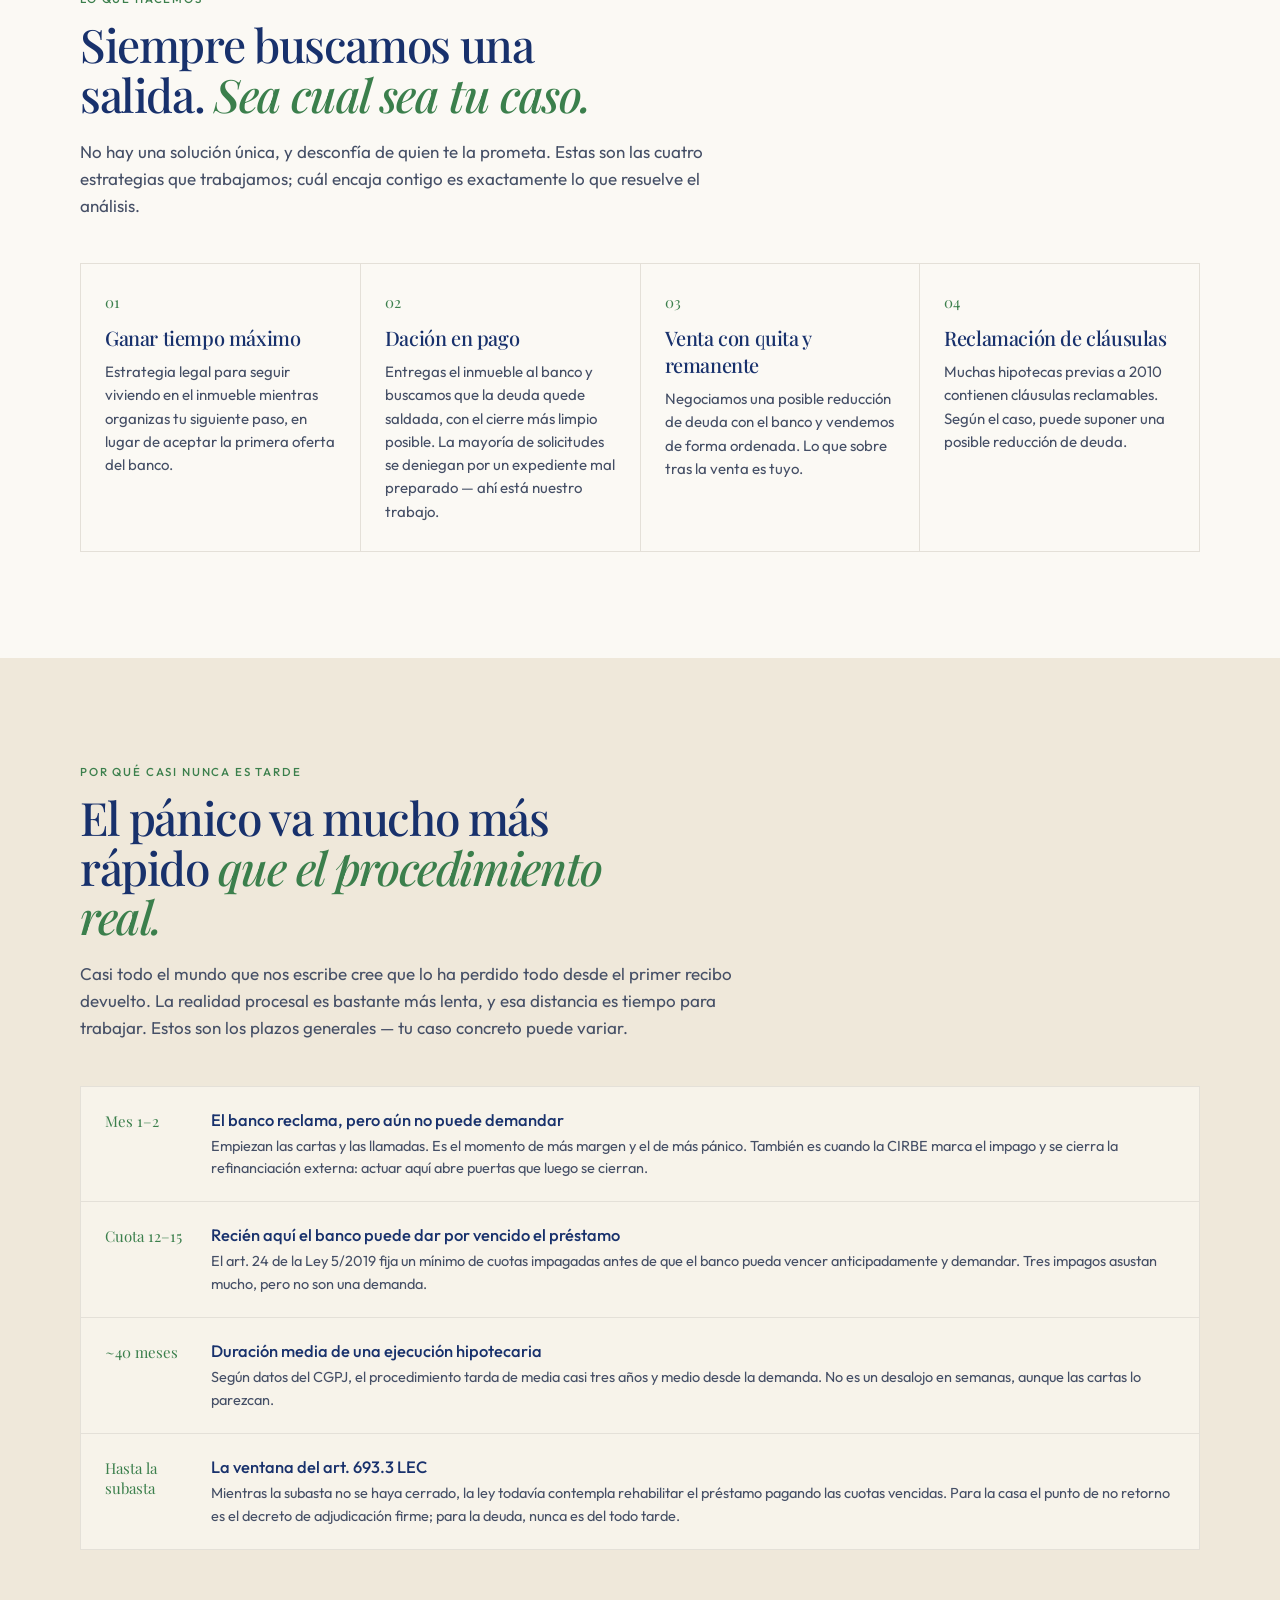
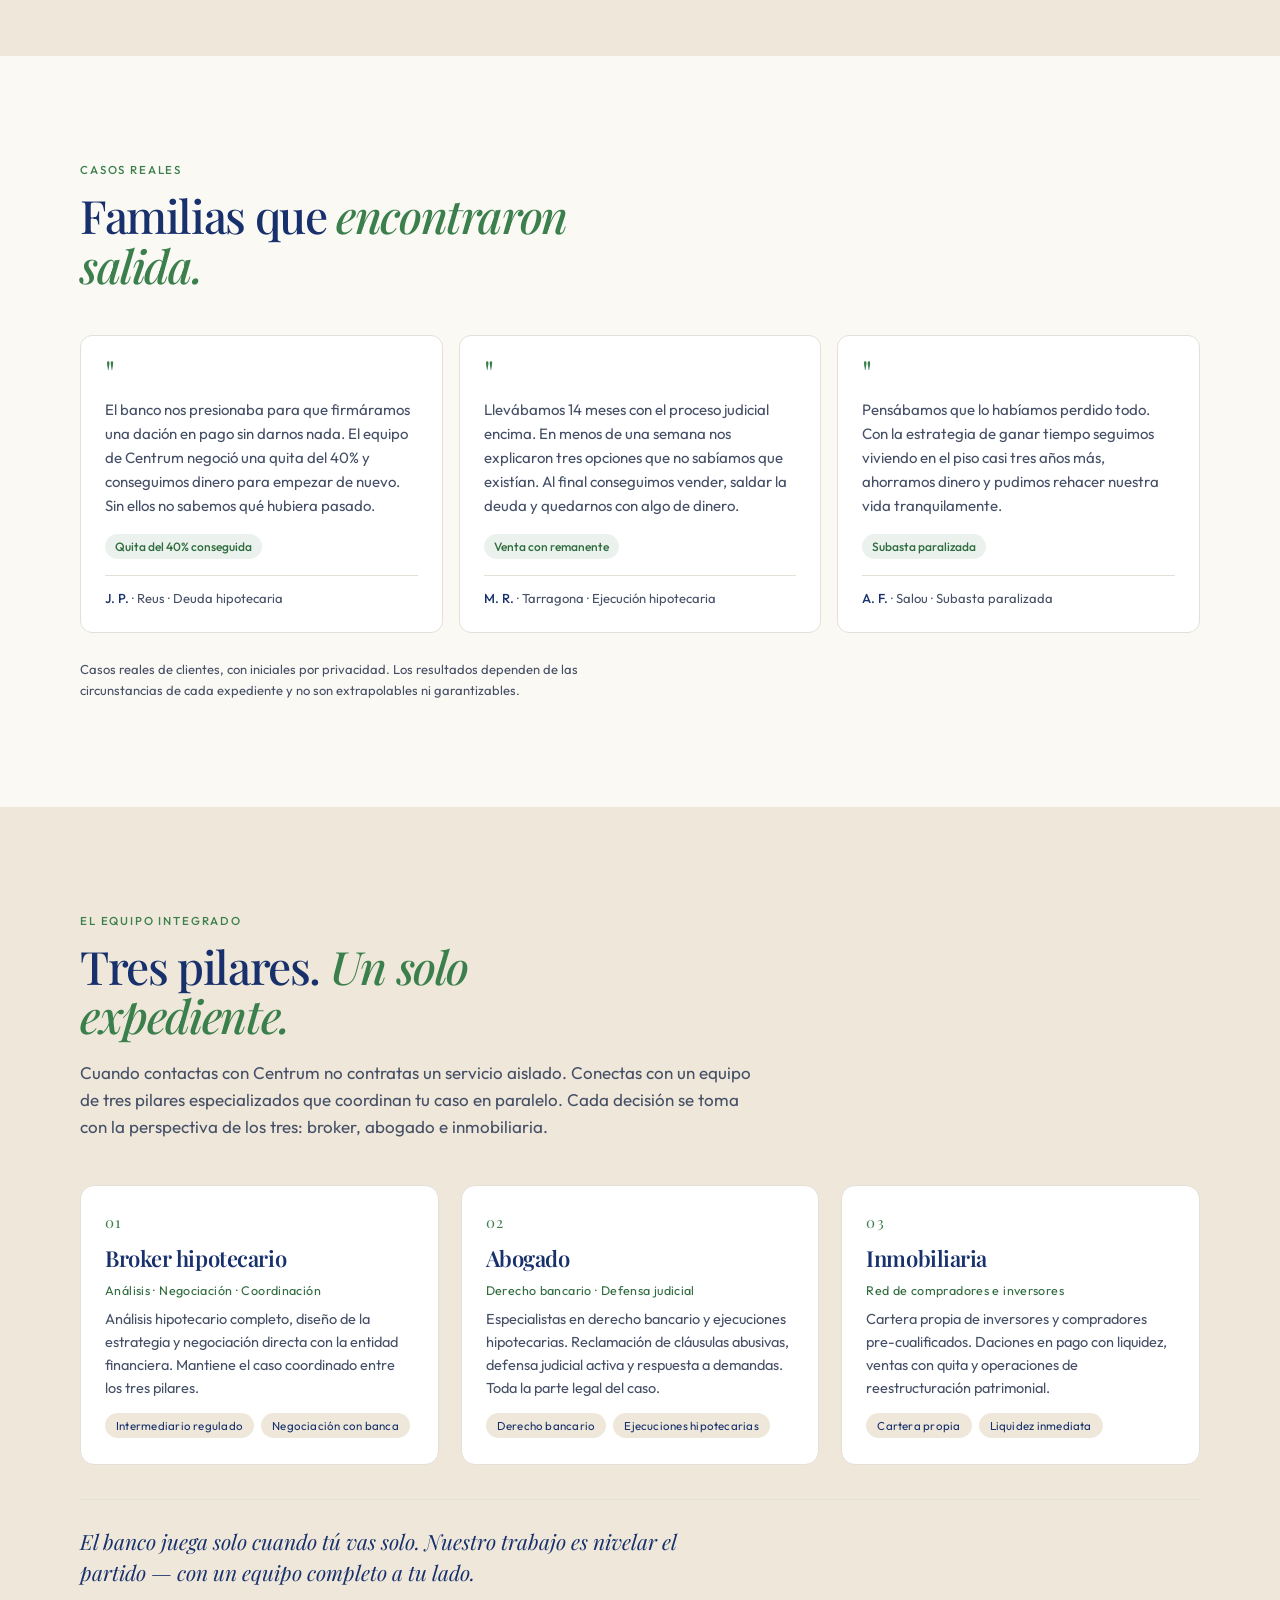
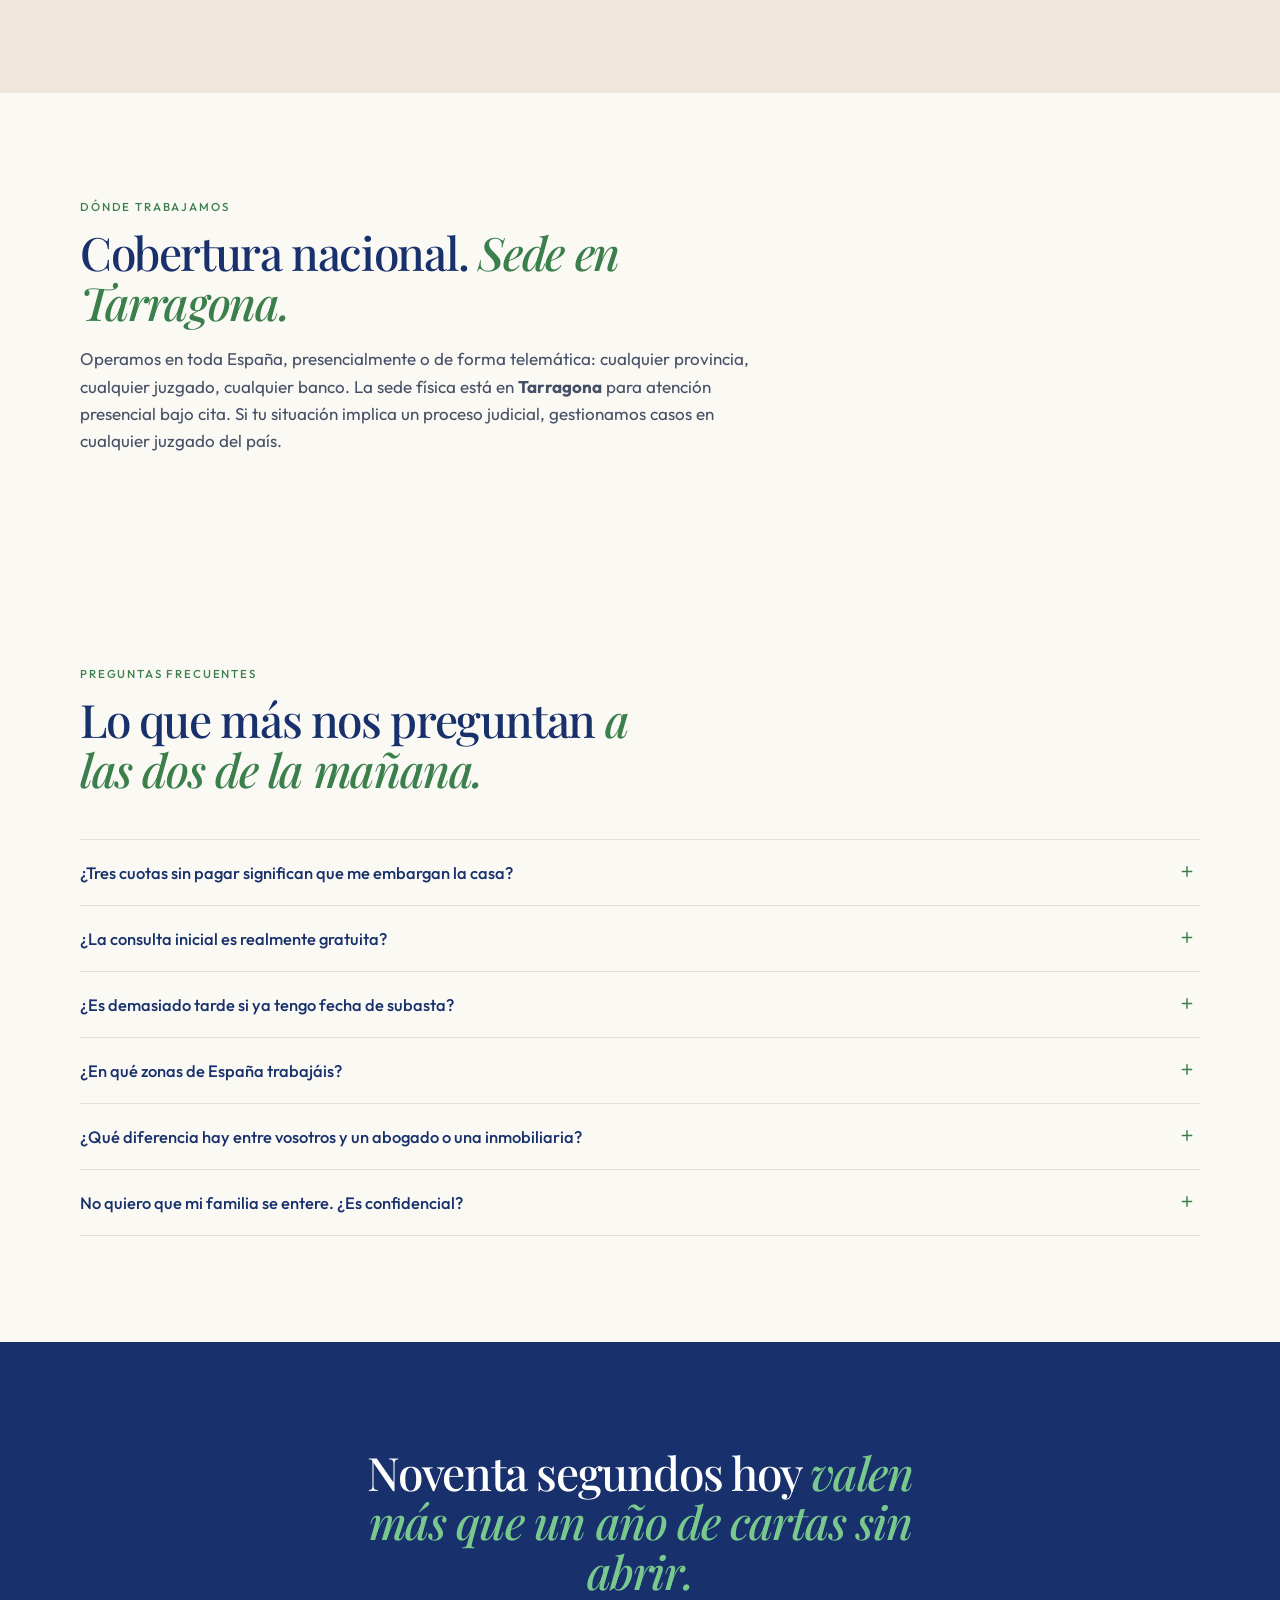
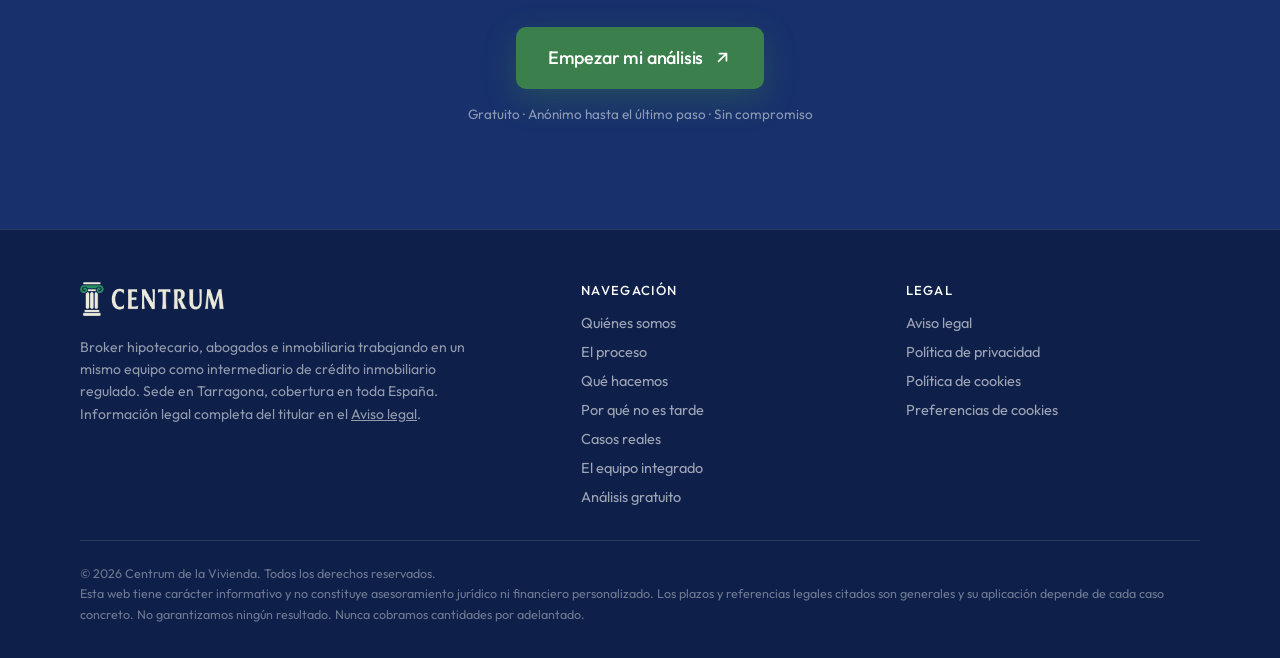
==== commit 03b1e6a4: "Hero llena la 1a pantalla en movil (fuera eyebrow, CTA pegado al bottom, paneles fuera del wrap) + c" ====
--- a/index.html
+++ b/index.html
@@ -240,7 +240,8 @@
     .mm-foot-item svg { flex:none; color: var(--green-lt); }
 
     /* ── Contenido hero ── */
-    .hero-main { flex:1; display:flex; flex-direction:column; justify-content:center; position:relative; z-index:10; padding: 22px 20px 30px; }
+    .hero-main { flex:1; display:flex; flex-direction:column; justify-content:flex-start; position:relative; z-index:10; padding: 22px 20px 34px; }
+    .hero-cta-row { margin-top: auto; }   /* CTA se pega al fondo del hero */
     .hero-eyebrow {
       display:inline-flex; align-items:center; gap:8px; align-self:flex-start;
       background:rgba(59,127,76,.18); border:1px solid rgba(59,127,76,.45);
@@ -270,7 +271,7 @@
 
     .hero-note { margin-top:14px; font-size:12.5px; color:rgba(255,255,255,.55); max-width:54ch; line-height:1.5; }
 
-    .hero-cta-row { margin-top: 28px; display:flex; flex-direction:column; gap:18px; align-items:flex-start; }
+    .hero-cta-row { margin-top: auto; display:flex; flex-direction:column; gap:18px; align-items:flex-start; padding-top: 28px; }
     .btn-primary {
       display:inline-flex; align-items:center; justify-content:center; gap:10px;
       background:var(--green); color:#fff; text-decoration:none; border:none; cursor:pointer;
@@ -612,9 +613,6 @@
 
   <!-- ══ HERO ══ -->
   <section class="hero-main">
-    <div class="hero-eyebrow a-fade-in d3">
-      <span class="dot-live"></span> Análisis gratuito y anónimo · 90 segundos
-    </div>
 
     <h1 class="hero-h1">
       <span class="hl-line">
@@ -652,38 +650,38 @@
   <img class="asesor-mobile a-scale-in d8" src="assets/asesor-hero.png"
        alt="El Asesor de Centrum de la Vivienda" onerror="this.style.display='none'" />
 
-  <!-- ══ TIRA DE 3 PANELES ══ -->
-  <div class="panels">
-
-    <!-- Panel 1 — puerta al quiz -->
-    <div class="panel p1 a-fade-up d9">
-      <img class="p1-deco" src="assets/panel-deco.png" alt="" aria-hidden="true" onerror="this.style.display='none'" />
-      <h2>Mira tu situación real antes de que decida el banco.</h2>
-      <a class="p1-link" href="/analisis/">
-        Análisis personal
-        <svg width="15" height="15" fill="none" viewBox="0 0 24 24" stroke="currentColor" stroke-width="2.2"><path stroke-linecap="round" stroke-linejoin="round" d="M17 8l4 4m0 0l-4 4m4-4H3"/></svg>
-      </a>
-    </div>
-
-    <!-- Panel 2 — carrusel de claims verificados -->
-    <div class="panel p2 a-fade-up d10">
-      <div class="p2-stage" id="p2Stage"></div>
-      <div class="p2-dots" id="p2Dots"></div>
-    </div>
-
-    <!-- Panel 3 — trayectoria -->
-    <div class="panel p3 a-fade-up d11">
-      <img class="p3-img" src="assets/panel-casa.png" alt="" aria-hidden="true" onerror="this.style.display='none'" />
-      <div>
-        <div class="p3-num">+25 años</div>
-        <div class="p3-txt">De experiencia respaldada · Broker, abogados e inmobiliaria bajo un mismo techo</div>
-      </div>
-    </div>
-  </div>
-
   <!-- Retrato Asesor — desktop flotante -->
   <img class="asesor-desktop a-scale-in d7" src="assets/asesor-hero.png"
        alt="El Asesor de Centrum de la Vivienda" onerror="this.style.display='none'" />
+</div>
+
+<!-- ══ TIRA DE 3 PANELES (fuera del hero para que requiera scroll) ══ -->
+<div class="panels">
+
+  <!-- Panel 1 — puerta al quiz -->
+  <div class="panel p1 a-fade-up d9">
+    <img class="p1-deco" src="assets/panel-deco.png?v=2" alt="" aria-hidden="true" onerror="this.style.display='none'" />
+    <h2>Mira tu situación real antes de que decida el banco.</h2>
+    <a class="p1-link" href="/analisis/">
+      Análisis personal
+      <svg width="15" height="15" fill="none" viewBox="0 0 24 24" stroke="currentColor" stroke-width="2.2"><path stroke-linecap="round" stroke-linejoin="round" d="M17 8l4 4m0 0l-4 4m4-4H3"/></svg>
+    </a>
+  </div>
+
+  <!-- Panel 2 — carrusel de claims verificados -->
+  <div class="panel p2 a-fade-up d10">
+    <div class="p2-stage" id="p2Stage"></div>
+    <div class="p2-dots" id="p2Dots"></div>
+  </div>
+
+  <!-- Panel 3 — trayectoria -->
+  <div class="panel p3 a-fade-up d11">
+    <img class="p3-img" src="assets/panel-casa.png" alt="" aria-hidden="true" onerror="this.style.display='none'" />
+    <div>
+      <div class="p3-num">+25 años</div>
+      <div class="p3-txt">De experiencia respaldada · Broker, abogados e inmobiliaria bajo un mismo techo</div>
+    </div>
+  </div>
 </div>
 
 <!-- ══ QUIÉNES SOMOS ══ -->
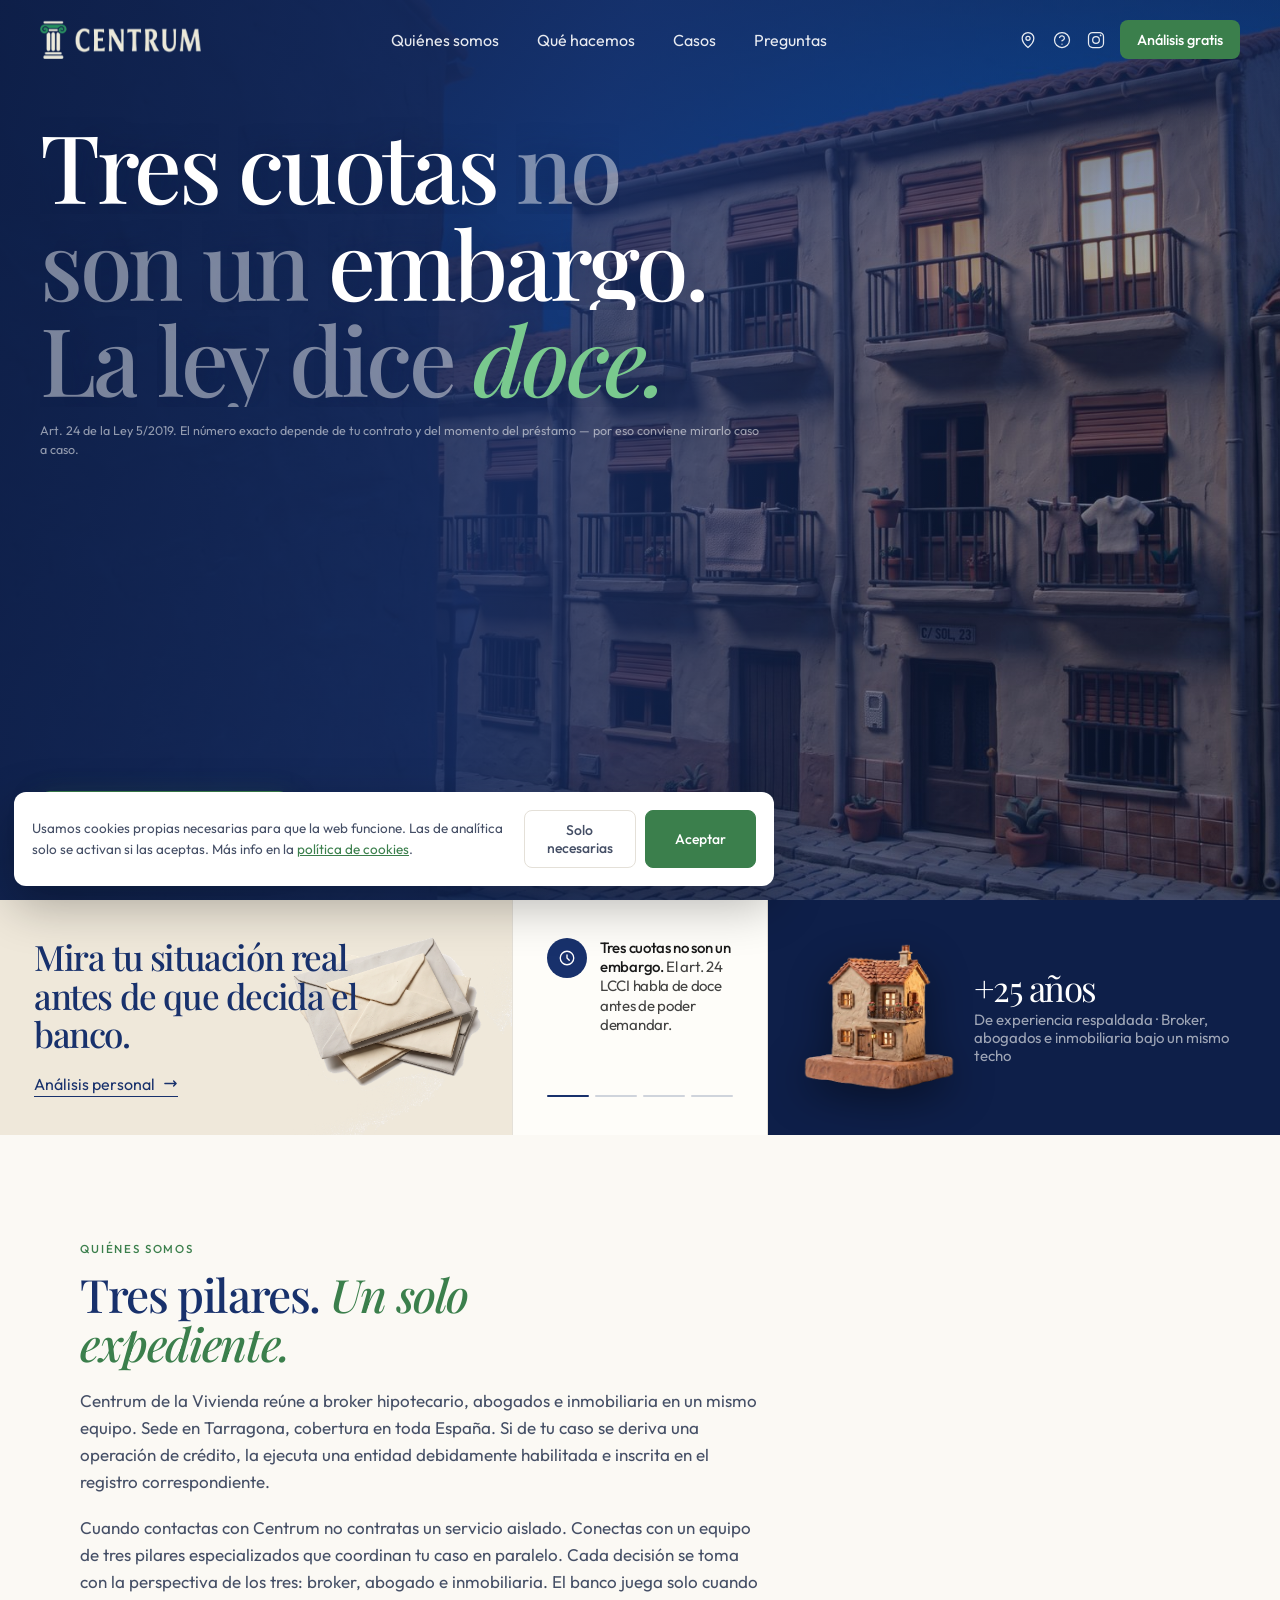
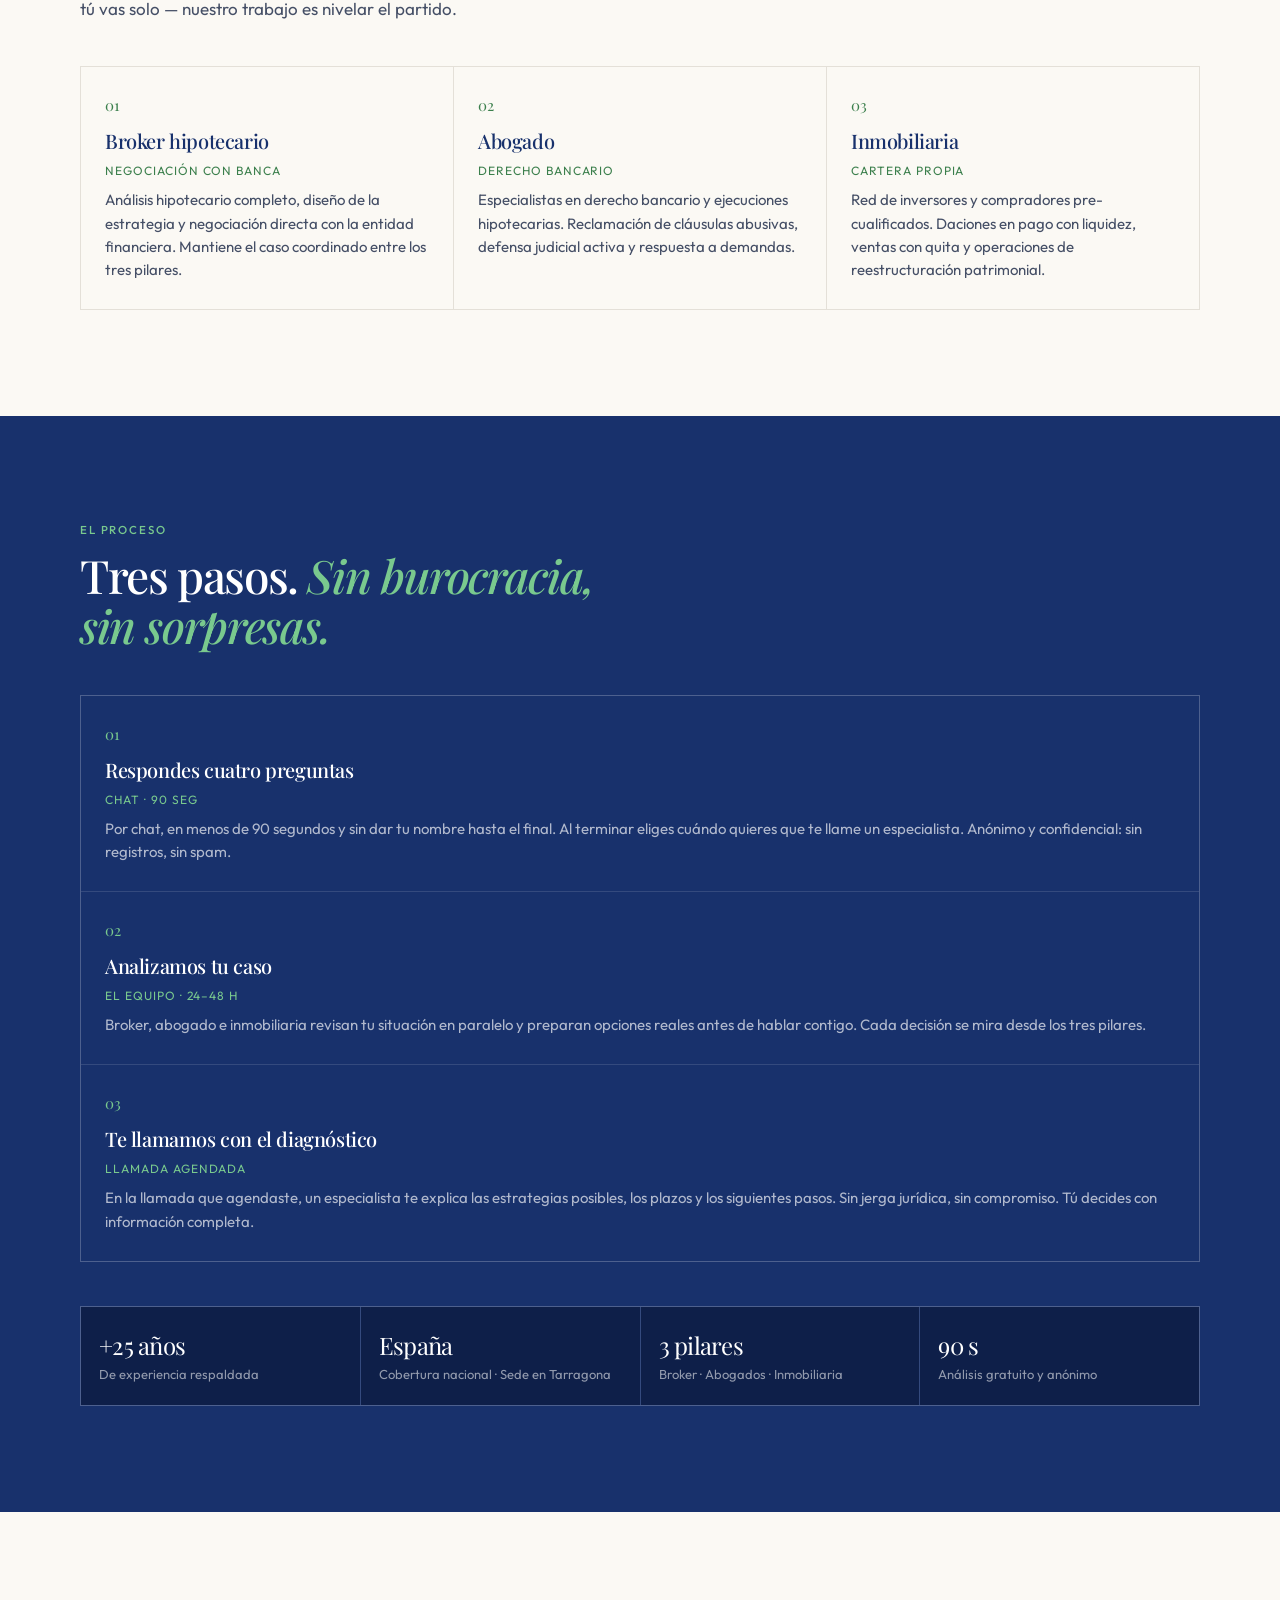
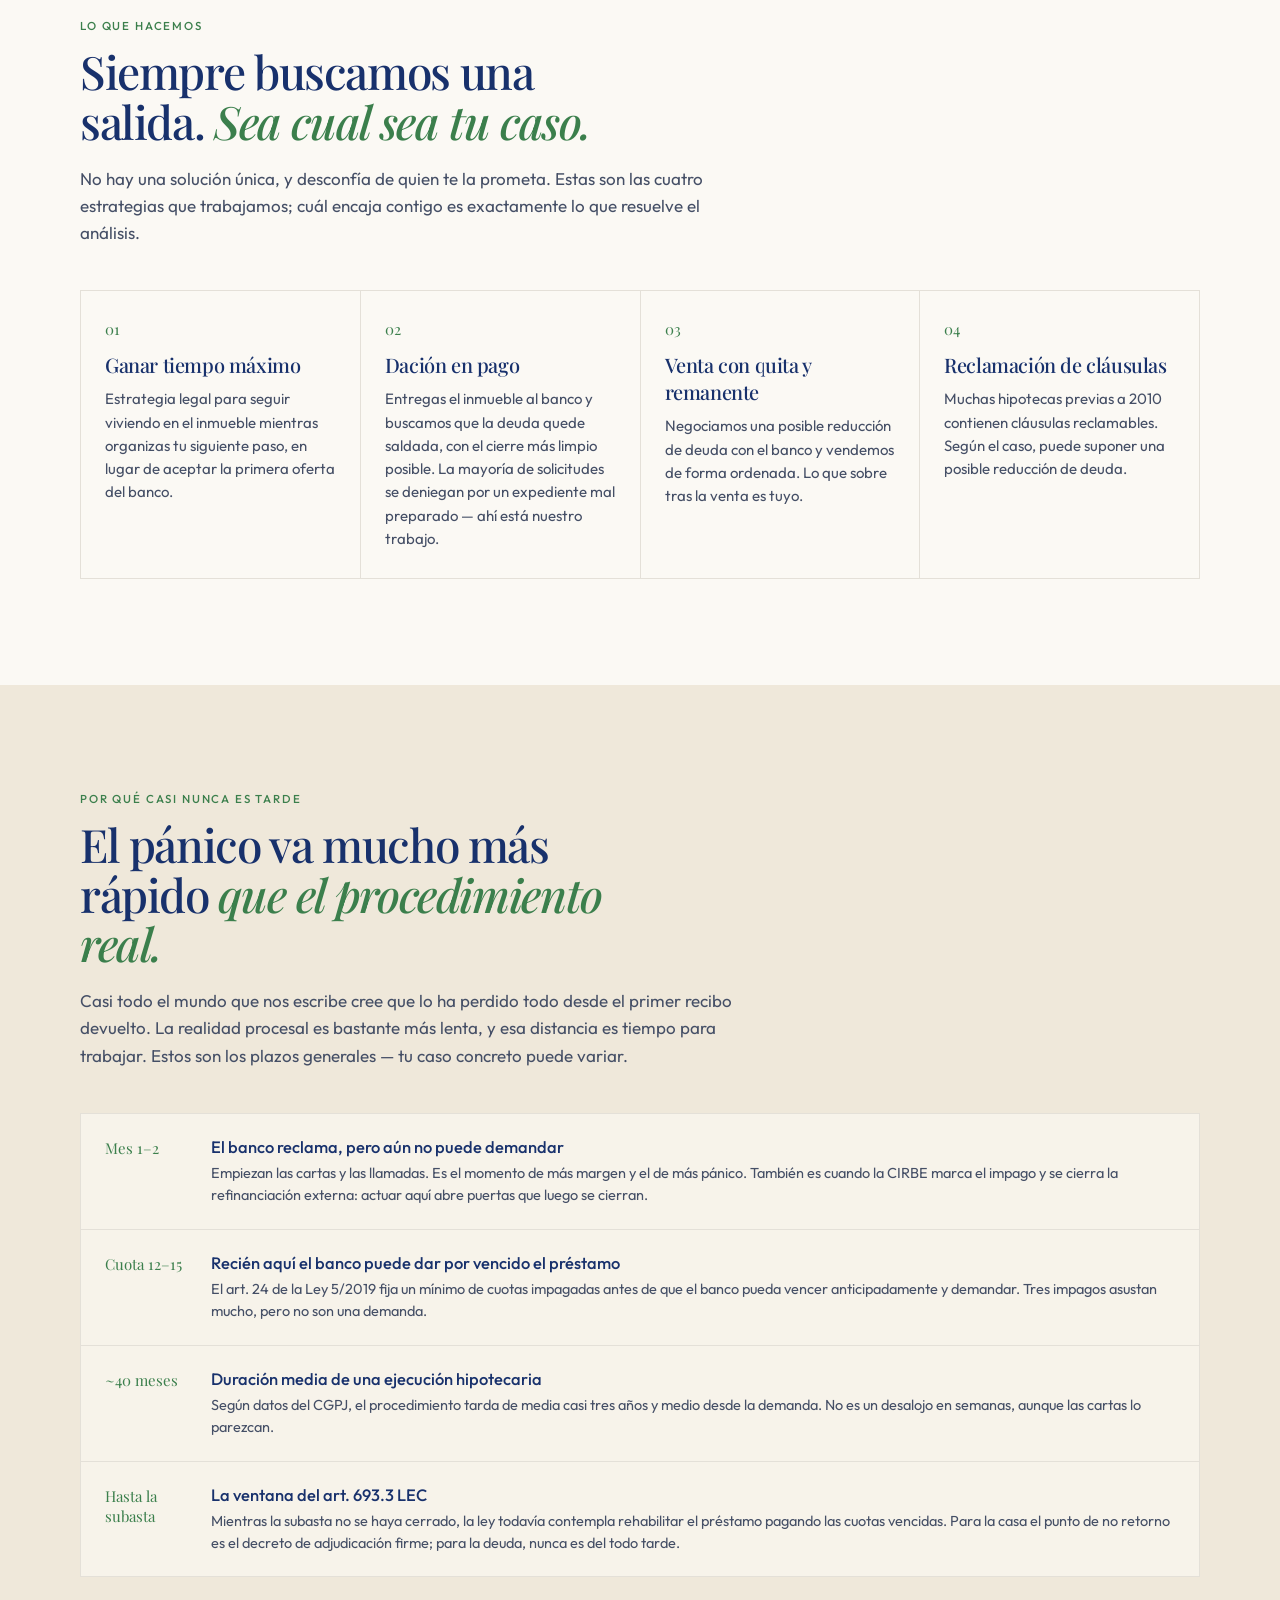
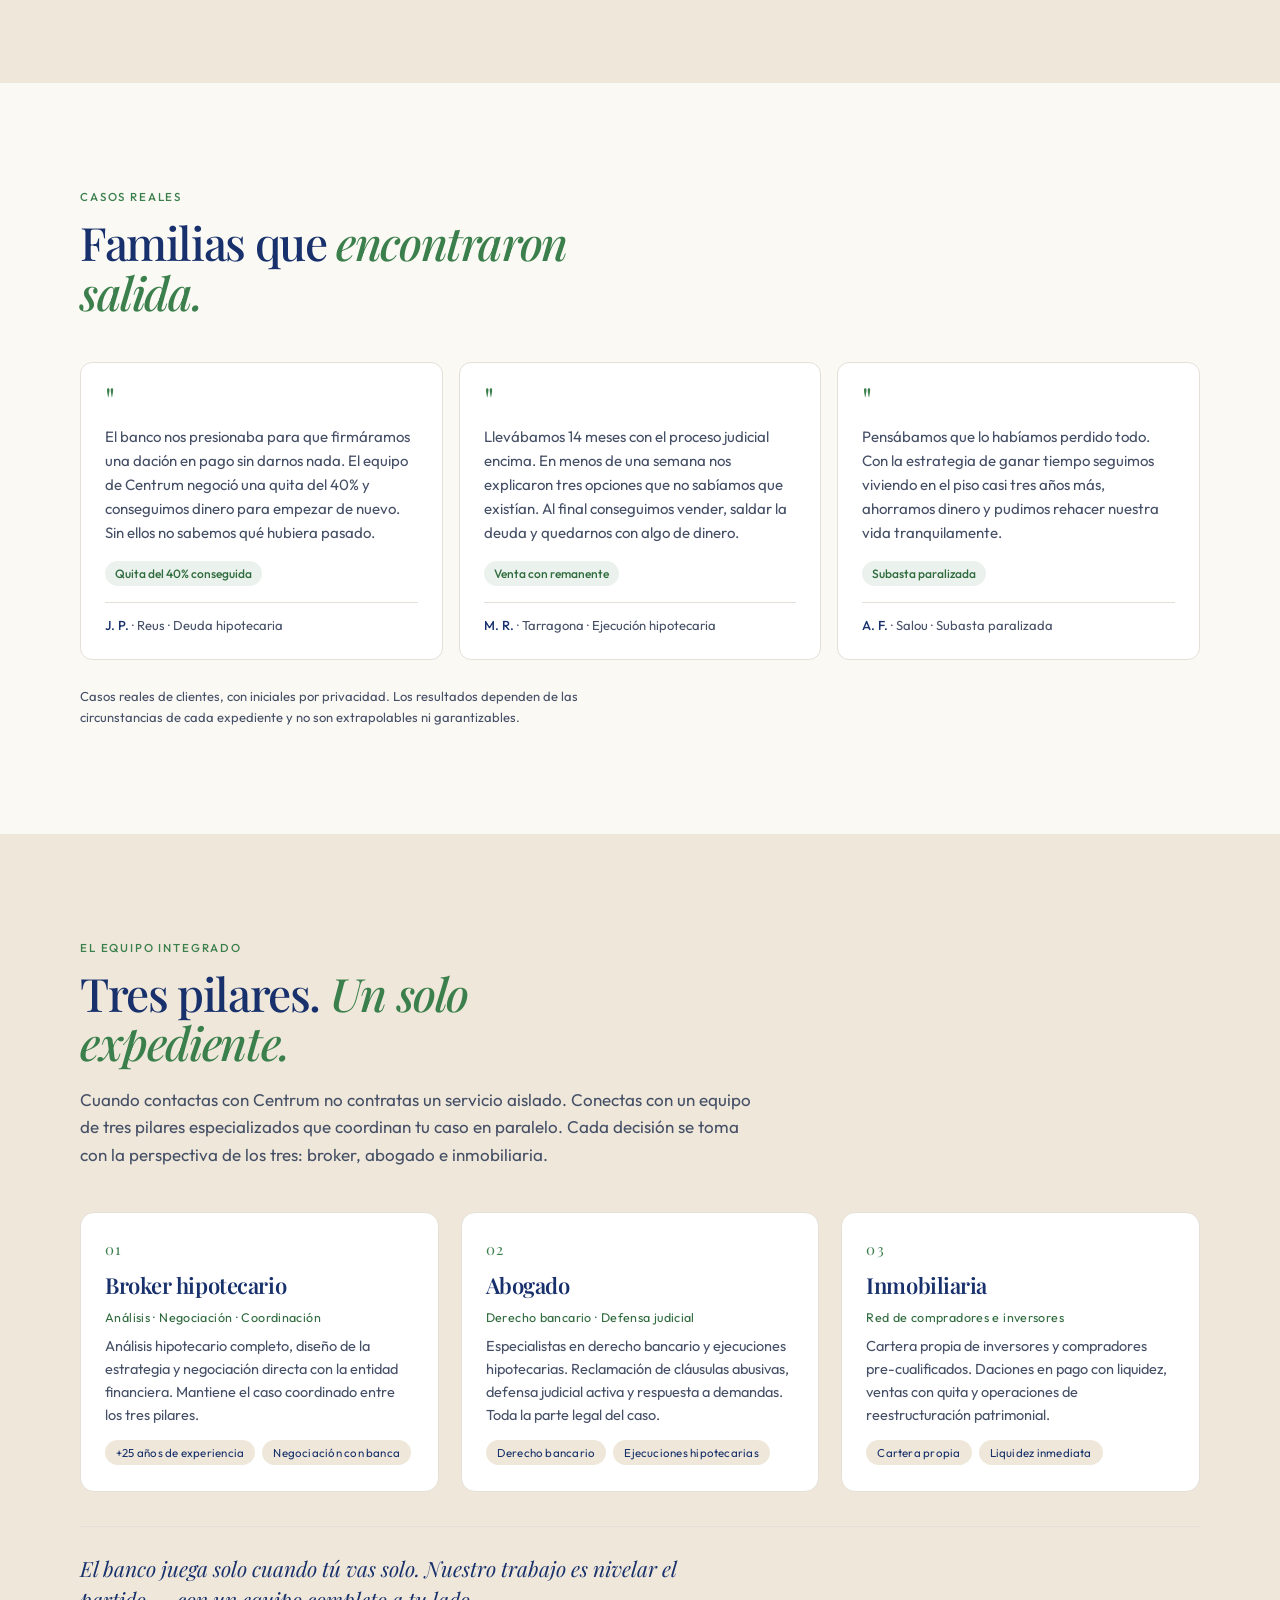
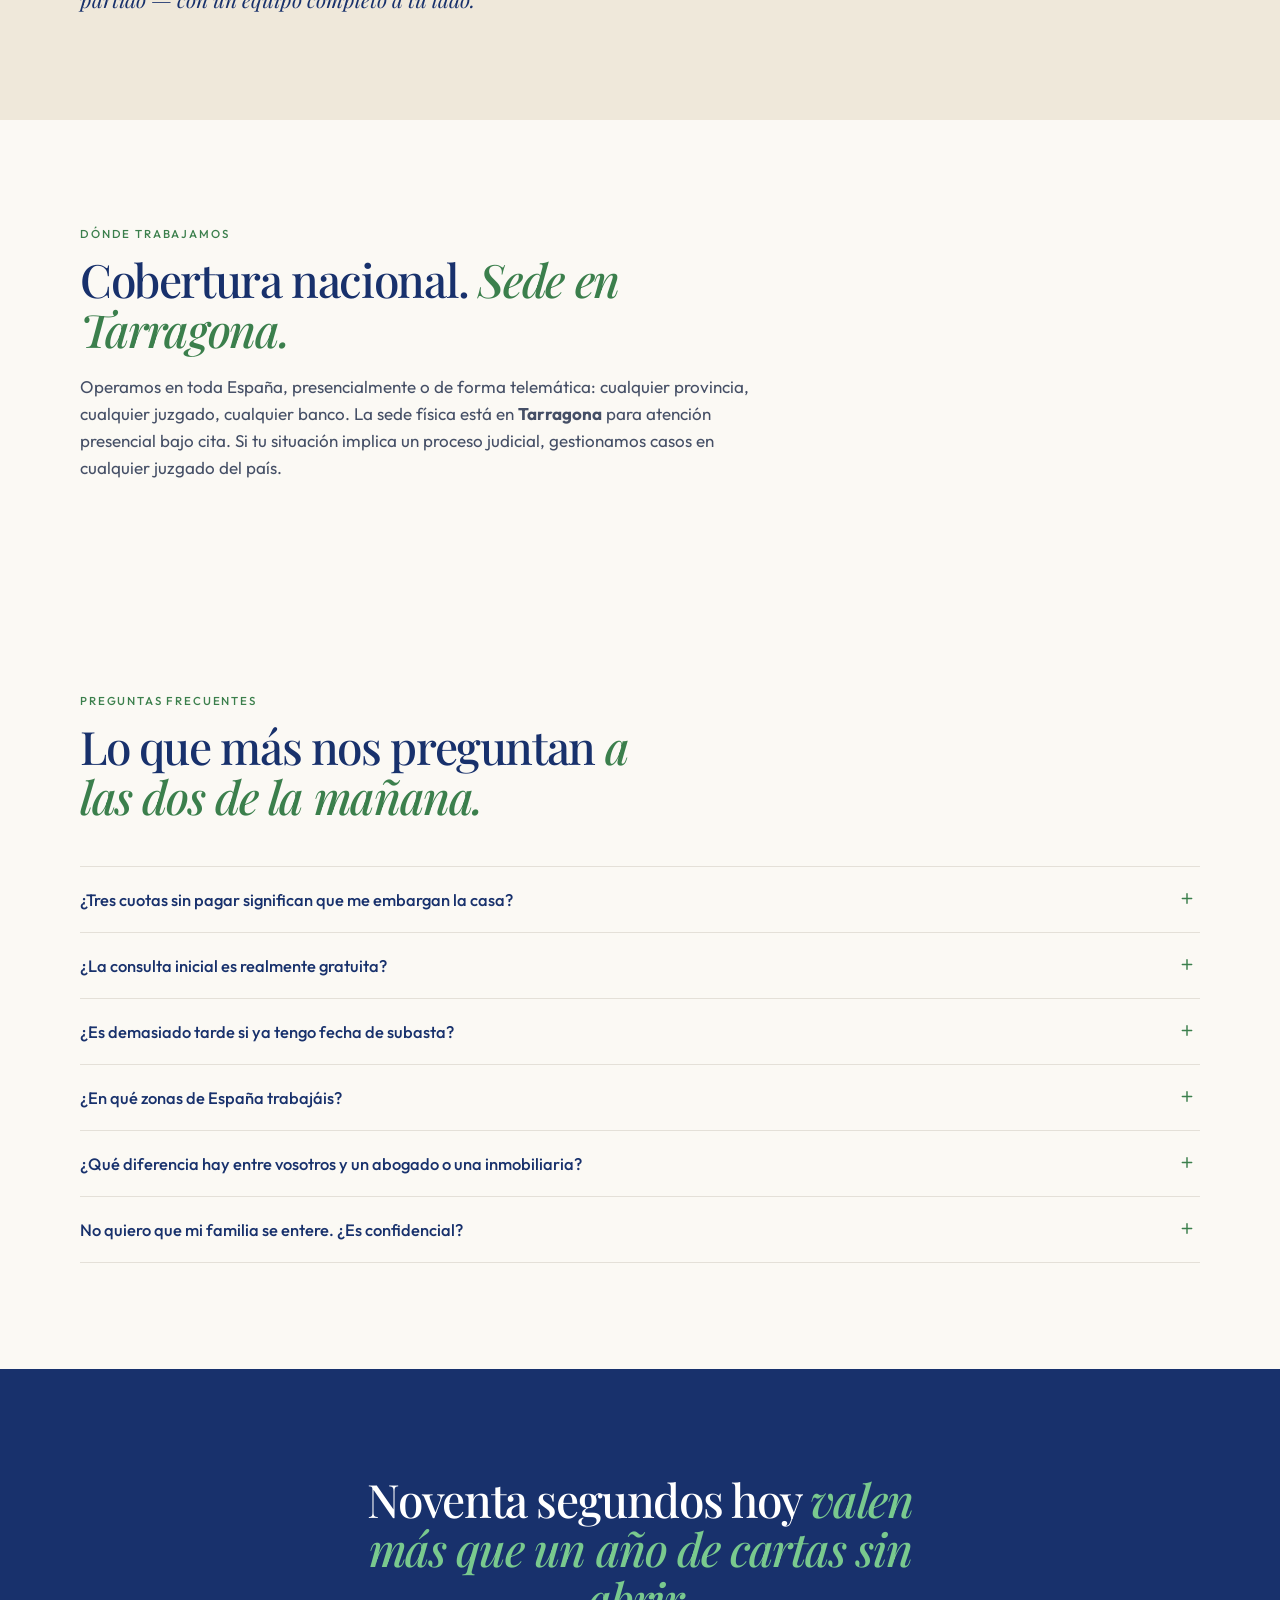
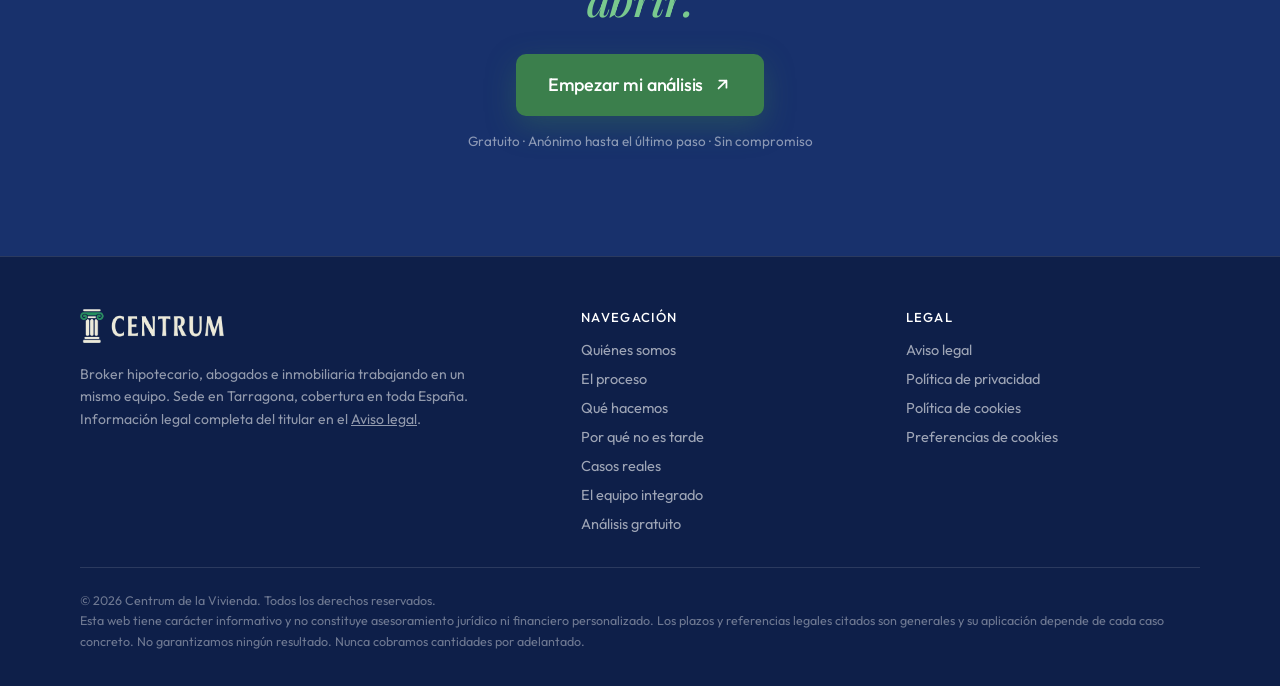
==== commit 6de3e86c: "legal: fuera la afirmacion de "intermediario de credito inmobiliario regulado" La web afirmaba en 3 " ====
--- a/index.html
+++ b/index.html
@@ -690,8 +690,9 @@
     <div class="label fade-in">Quiénes somos</div>
     <h2 class="sec-h2 fade-in dly1">Tres pilares. <em>Un solo expediente.</em></h2>
     <p class="lead fade-in dly2">
-      Centrum de la Vivienda reúne a broker hipotecario, abogados e inmobiliaria en un mismo equipo, que actúa
-      como intermediario de crédito inmobiliario regulado. Sede en Tarragona, cobertura en toda España.
+      Centrum de la Vivienda reúne a broker hipotecario, abogados e inmobiliaria en un mismo equipo.
+      Sede en Tarragona, cobertura en toda España. Si de tu caso se deriva una operación de crédito, la
+      ejecuta una entidad debidamente habilitada e inscrita en el registro correspondiente.
     </p>
     <p class="lead fade-in dly2">
       Cuando contactas con Centrum no contratas un servicio aislado. Conectas con un equipo de tres pilares
@@ -888,7 +889,7 @@
         <div class="eq-role">Análisis · Negociación · Coordinación</div>
         <p class="eq-desc">Análisis hipotecario completo, diseño de la estrategia y negociación directa con la entidad financiera. Mantiene el caso coordinado entre los tres pilares.</p>
         <div class="eq-tags">
-          <span class="eq-tag">Intermediario regulado</span>
+          <span class="eq-tag">+25 años de experiencia</span>
           <span class="eq-tag">Negociación con banca</span>
         </div>
       </div>
@@ -1000,8 +1001,8 @@
     <div class="foot-brand">
       <img src="assets/centrum-logo-trans.png" alt="Centrum de la Vivienda" />
       <p class="foot-p">
-        Broker hipotecario, abogados e inmobiliaria trabajando en un mismo equipo como intermediario de crédito
-        inmobiliario regulado. Sede en Tarragona, cobertura en toda España.<br>
+        Broker hipotecario, abogados e inmobiliaria trabajando en un mismo equipo.
+        Sede en Tarragona, cobertura en toda España.<br>
         Información legal completa del titular en el <a href="/aviso-legal.html" style="color:inherit;text-decoration:underline">Aviso legal</a>.
       </p>
     </div>
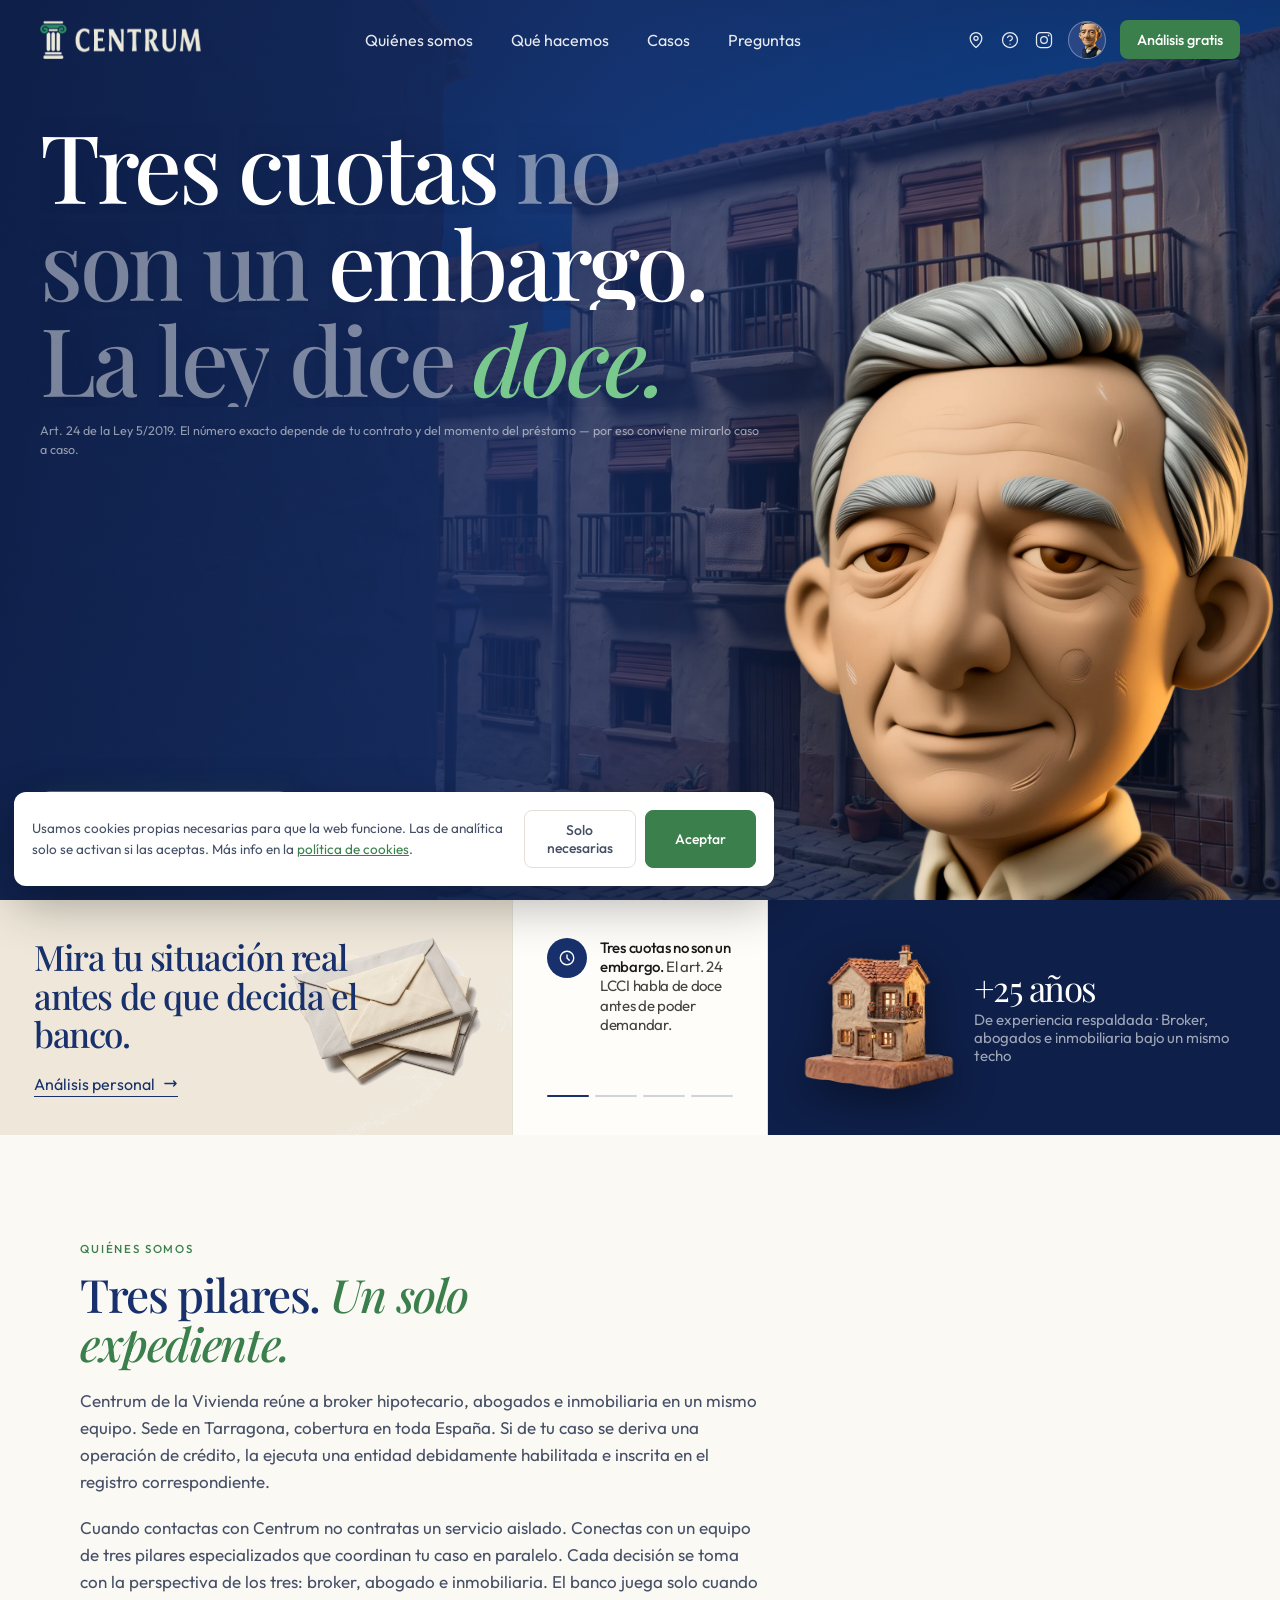
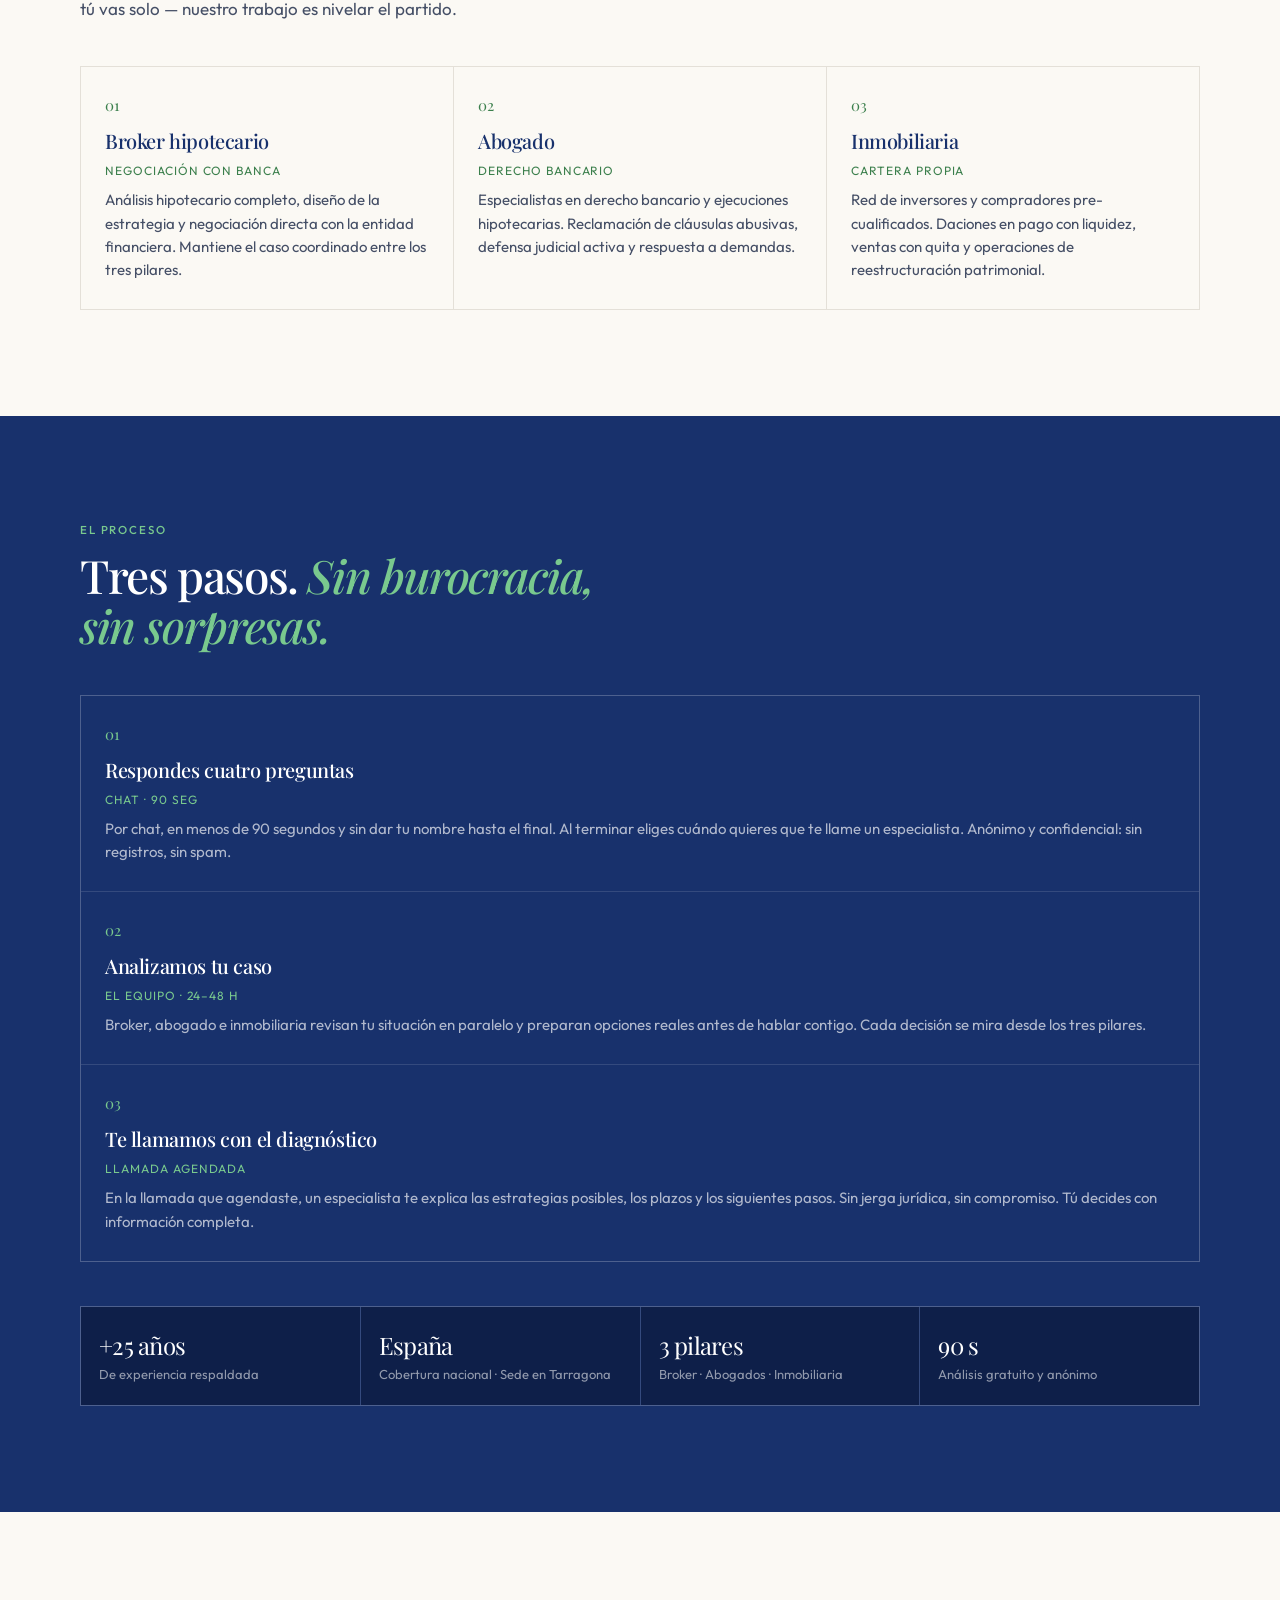
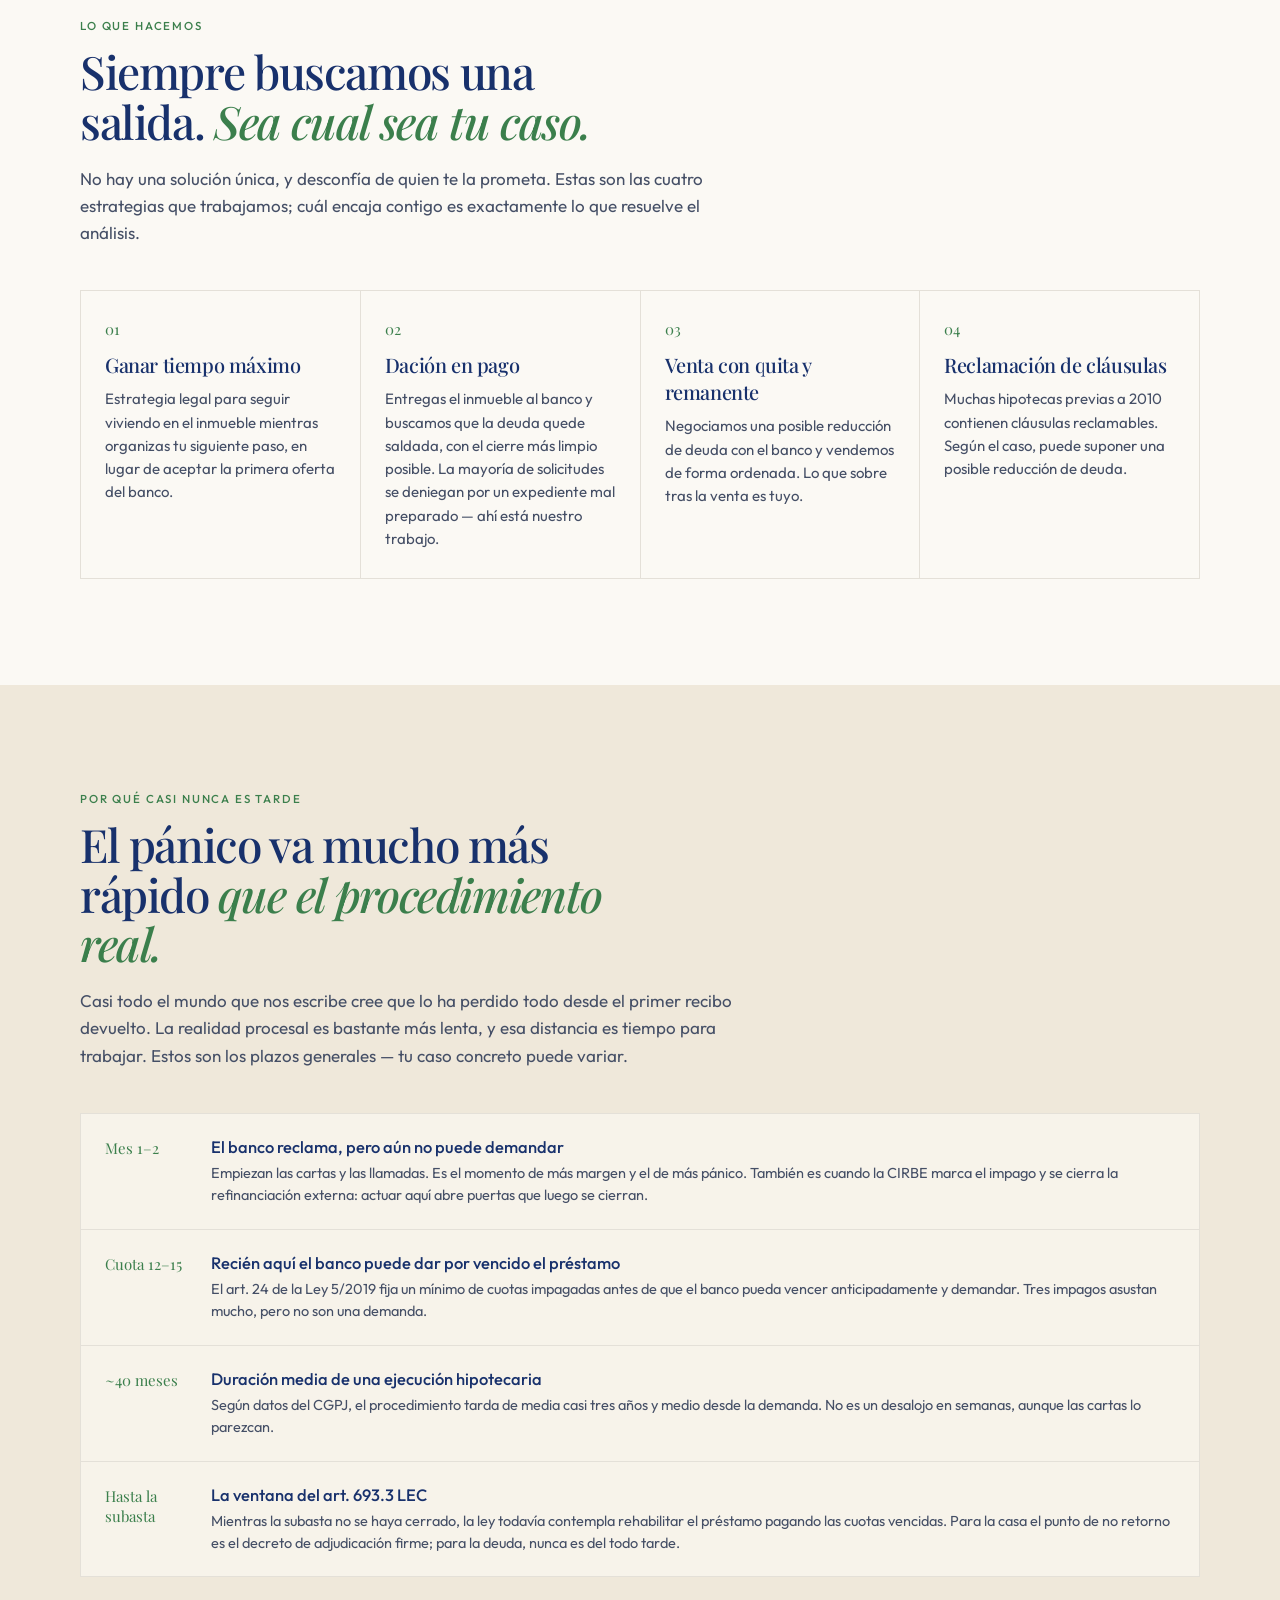
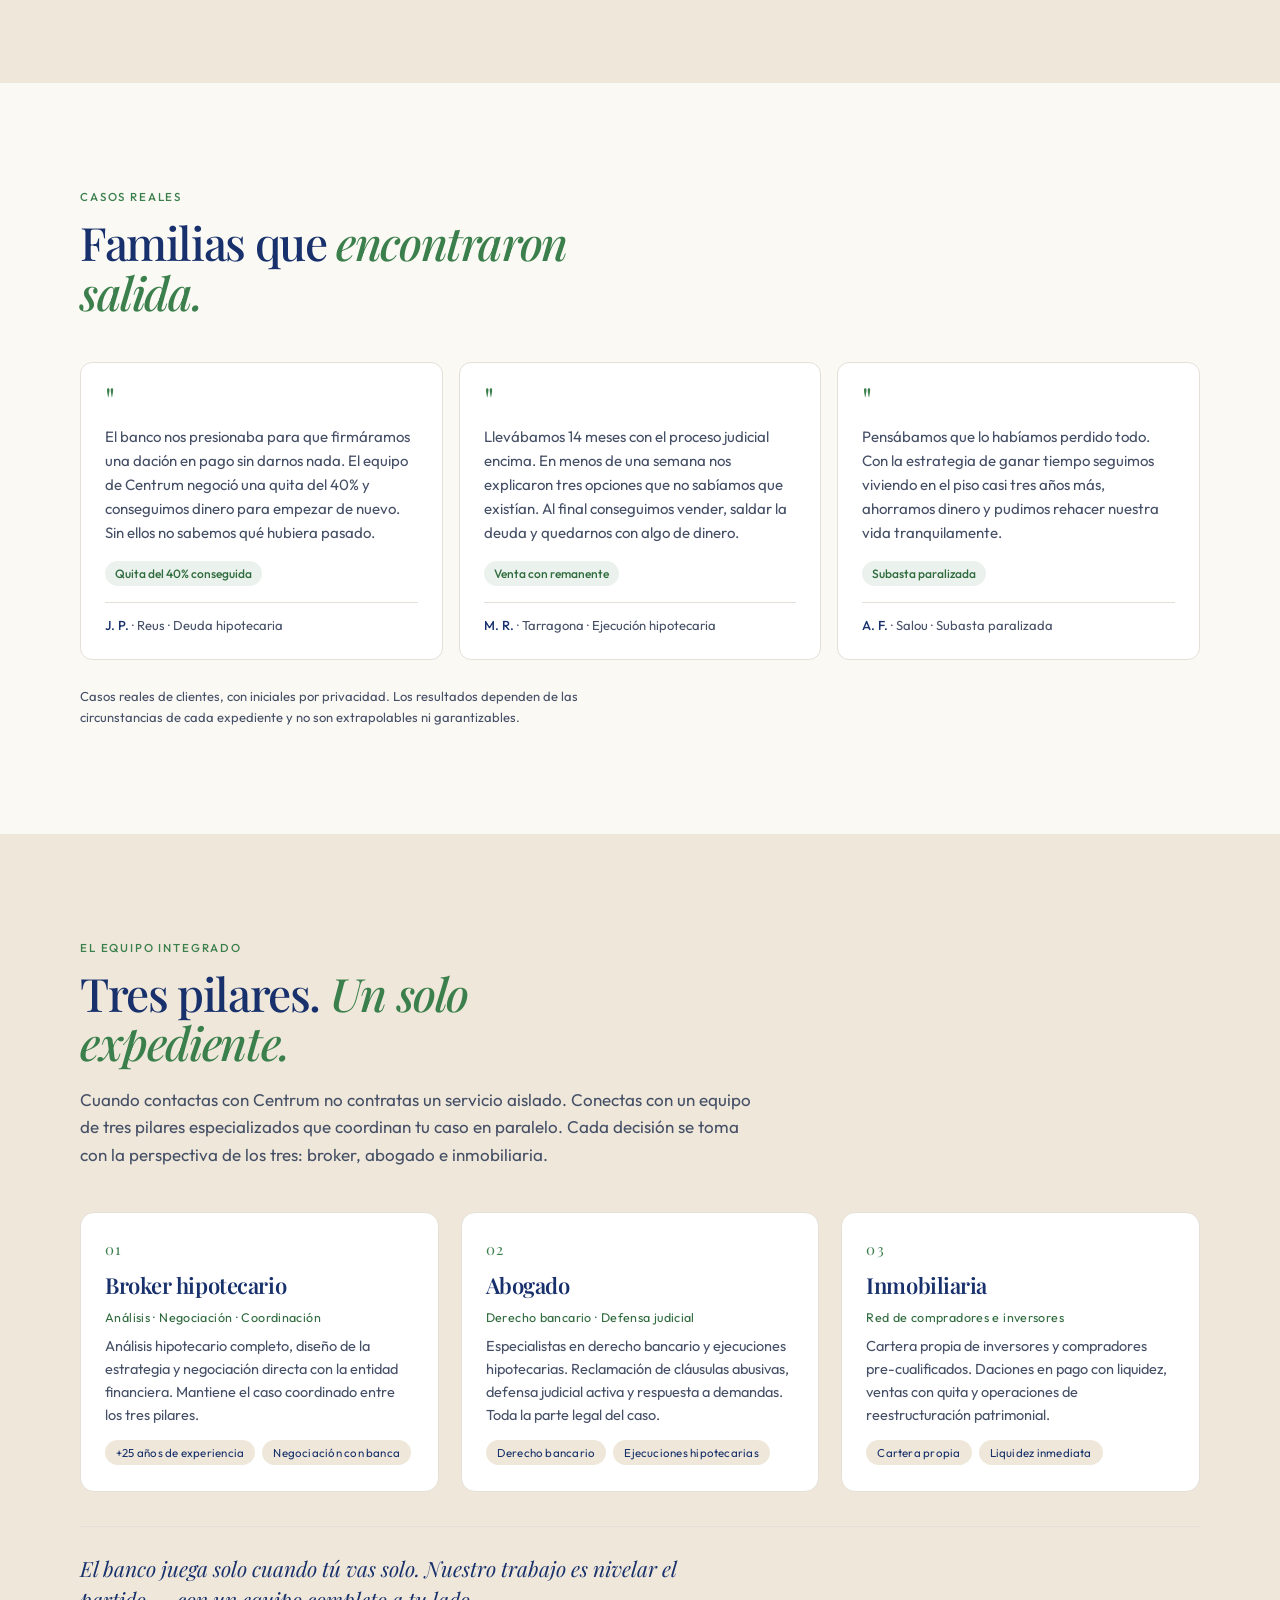
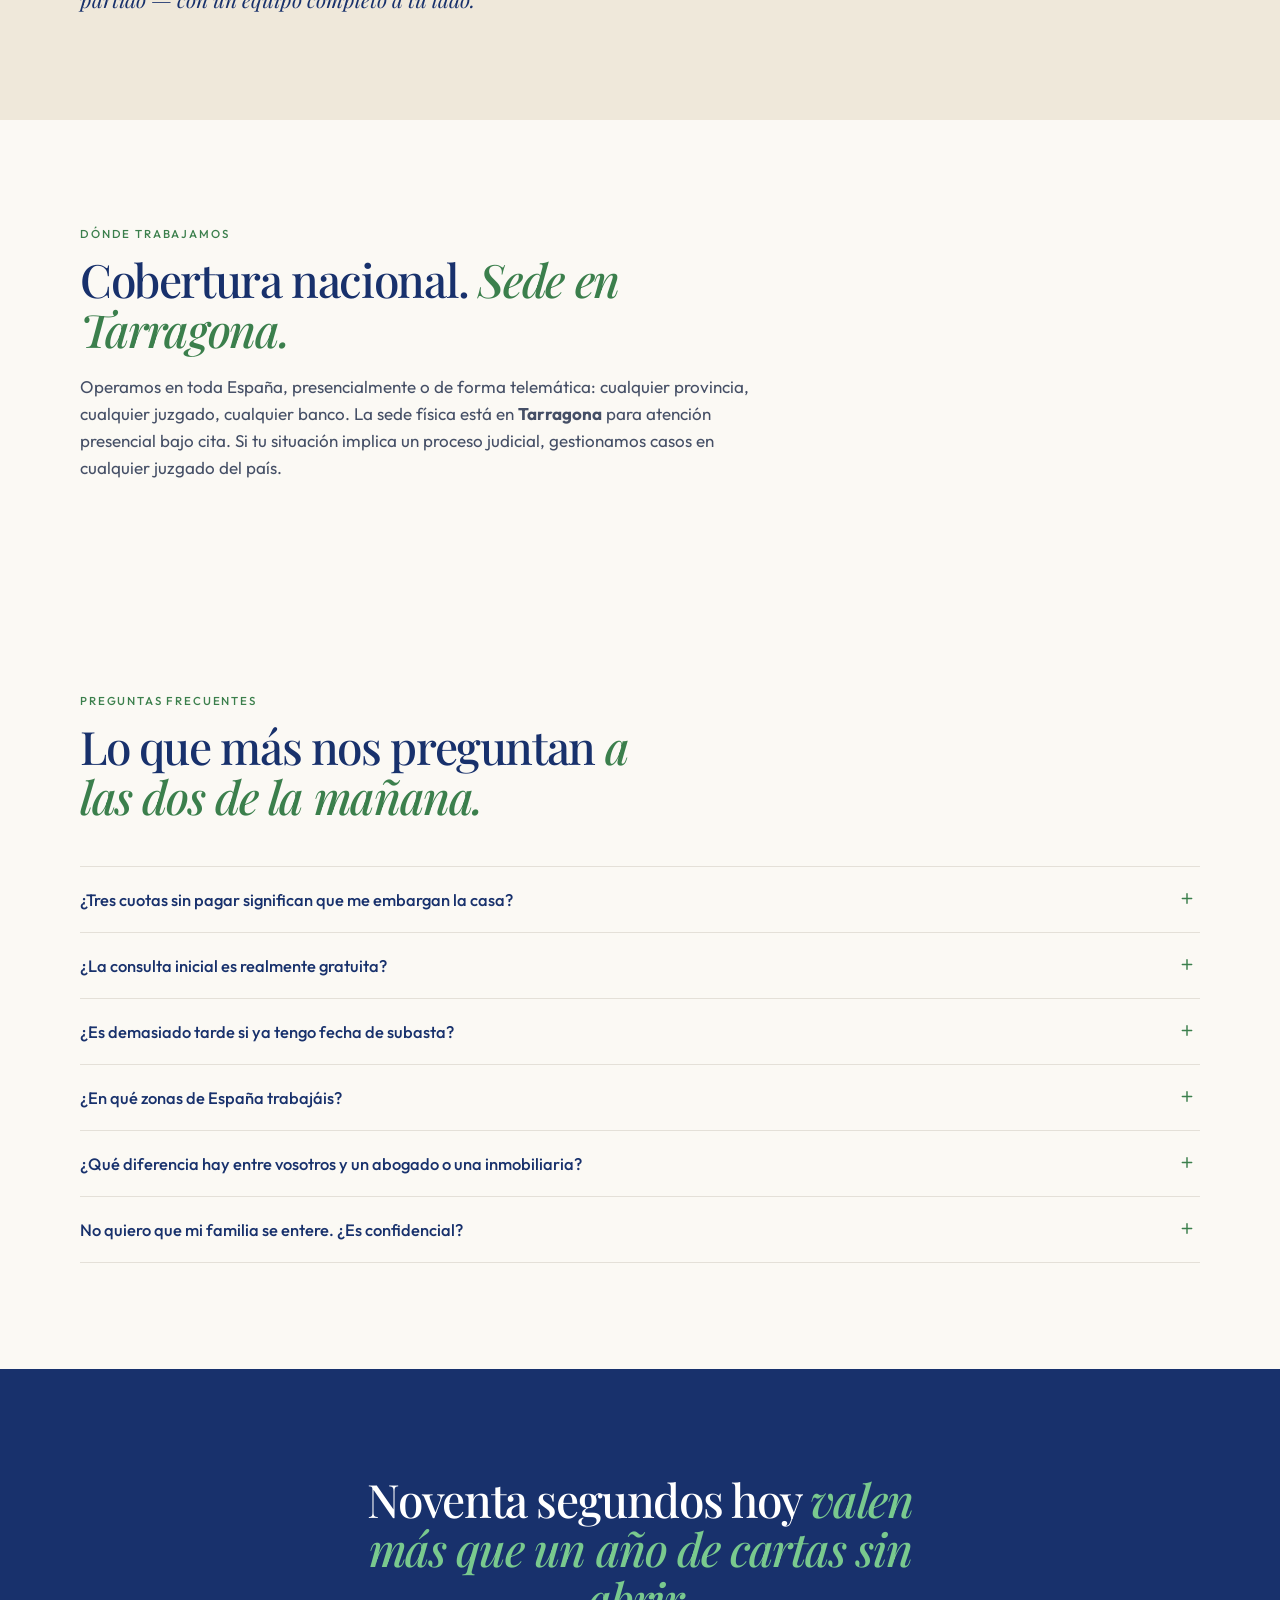
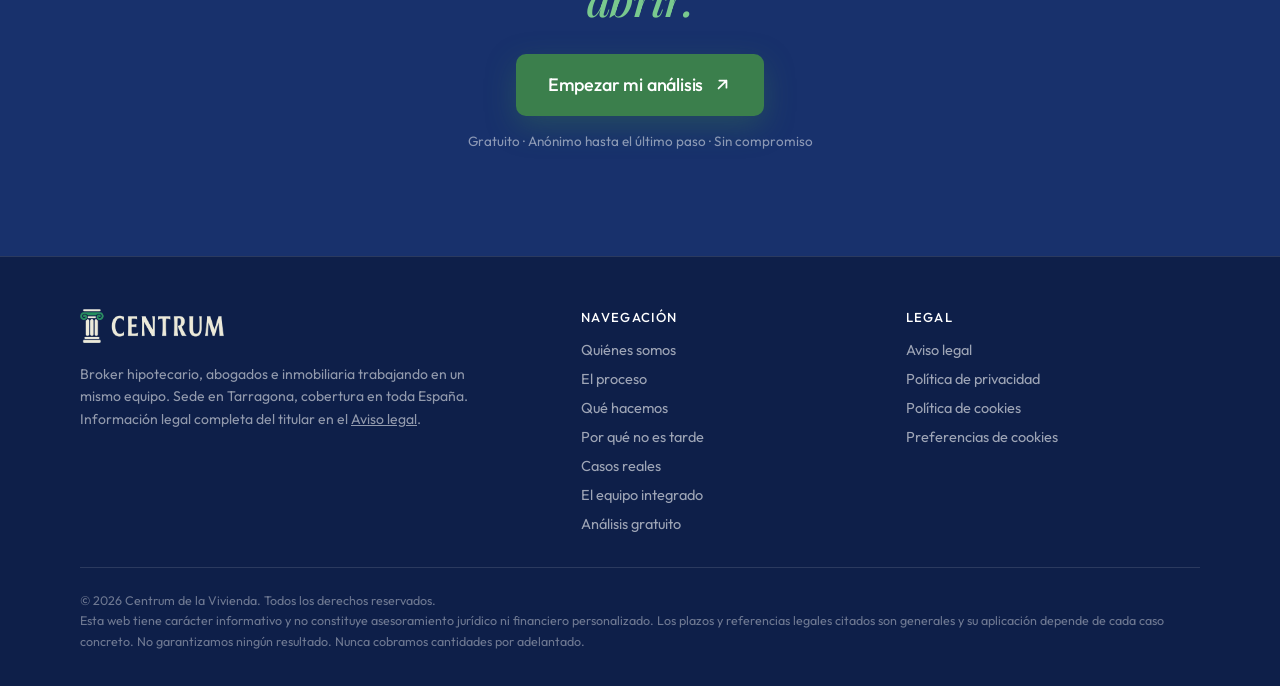
==== commit 8eeb47ea: "assets: retrato del Asesor (arregla 2 imagenes 404 en produccion) assets/asesor-avatar.png y assets/" ====
--- a/index.html
+++ b/index.html
@@ -647,11 +647,11 @@
   </section>
 
   <!-- Retrato Asesor — móvil/tablet -->
-  <img class="asesor-mobile a-scale-in d8" src="assets/asesor-hero.png"
+  <img class="asesor-mobile a-scale-in d8" src="assets/asesor-hero.webp"
        alt="El Asesor de Centrum de la Vivienda" onerror="this.style.display='none'" />
 
   <!-- Retrato Asesor — desktop flotante -->
-  <img class="asesor-desktop a-scale-in d7" src="assets/asesor-hero.png"
+  <img class="asesor-desktop a-scale-in d7" src="assets/asesor-hero.webp"
        alt="El Asesor de Centrum de la Vivienda" onerror="this.style.display='none'" />
 </div>
 
